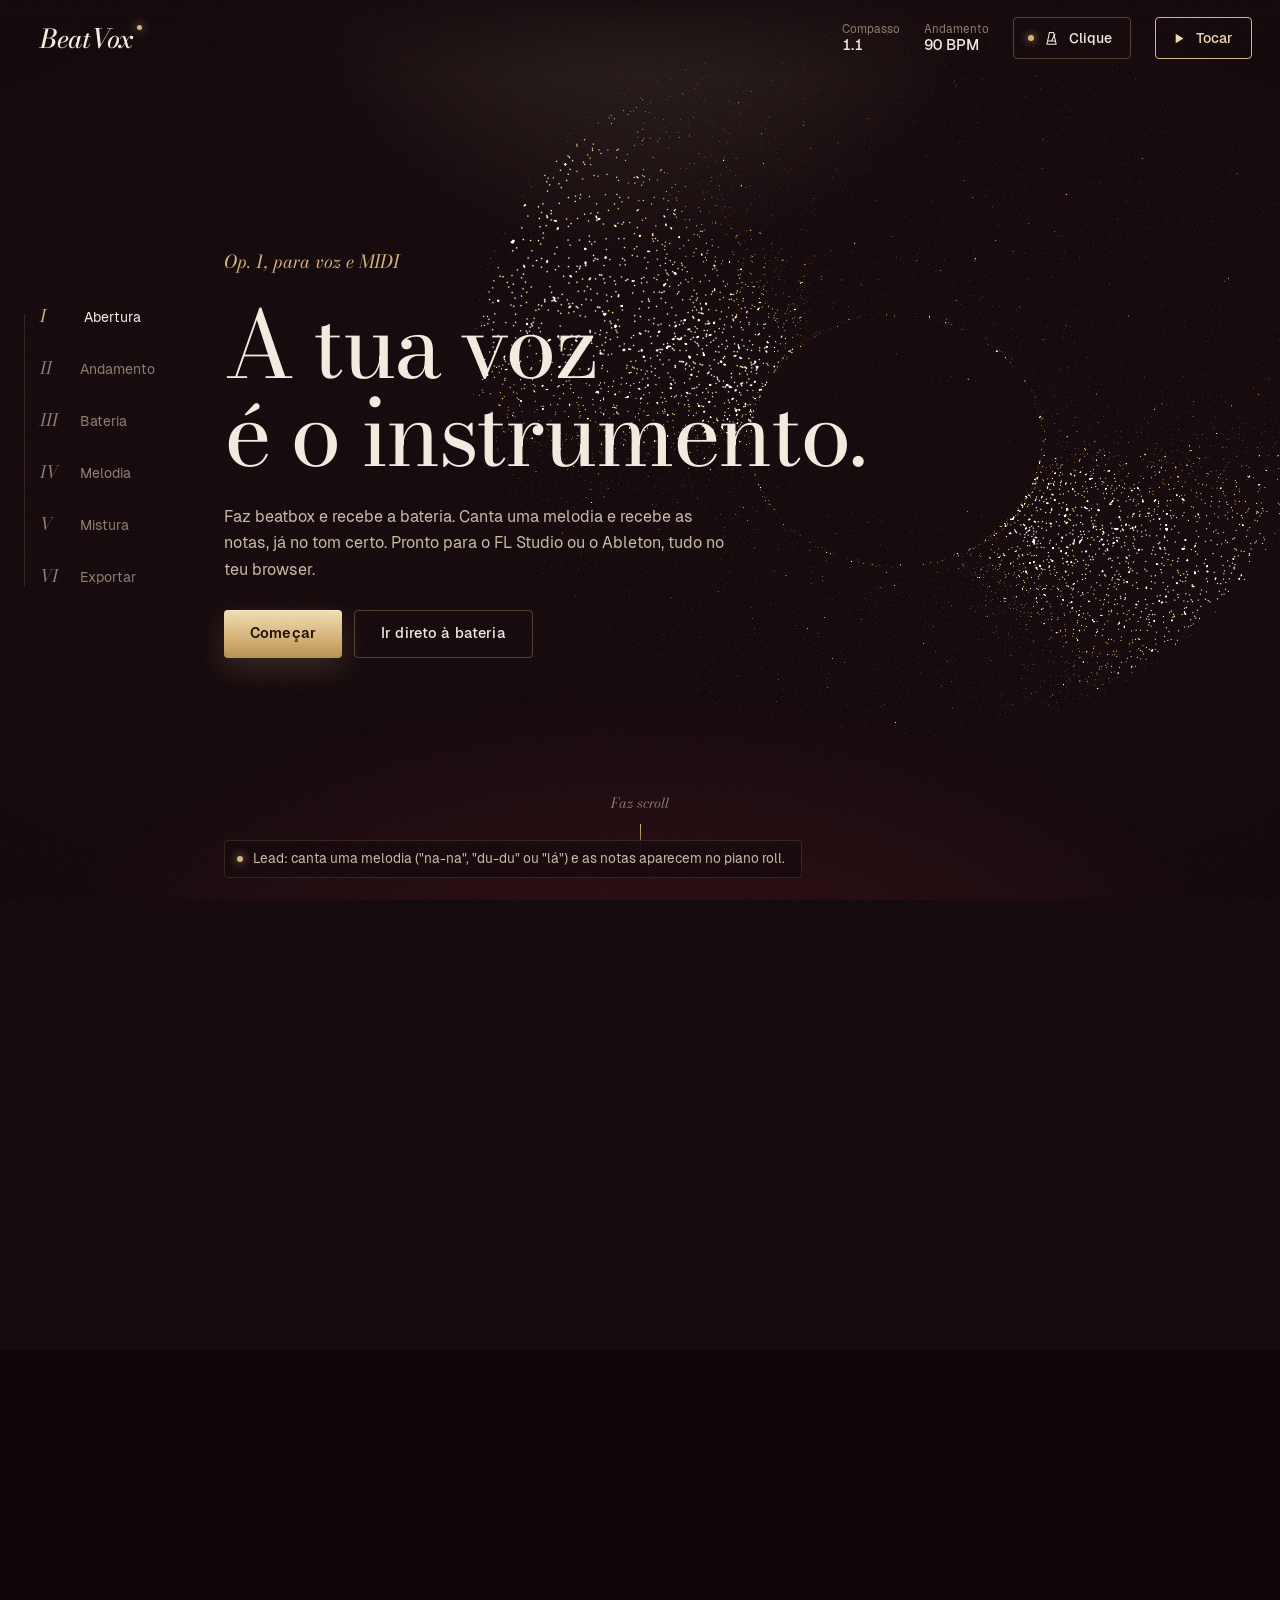
==== index.html @ ad178bc1 "Initial commit" ====
<!doctype html>
<html lang="pt-PT">
<head>
  <meta charset="utf-8" />
  <meta name="viewport" content="width=device-width, initial-scale=1, viewport-fit=cover" />
  <meta name="color-scheme" content="dark" />
  <title>BeatVox</title>
  <style>
/* Fontes embutidas (SIL Open Font License): Bodoni Moda e Geist. Embutidas para funcionar offline e em file://. */
@font-face{font-family:'Bodoni Moda';font-weight:400;font-style:normal;font-display:swap;src:url([data-uri]) format('woff2')}
@font-face{font-family:'Bodoni Moda';font-weight:500;font-style:normal;font-display:swap;src:url([data-uri]) format('woff2')}
@font-face{font-family:'Bodoni Moda';font-weight:400;font-style:italic;font-display:swap;src:url([data-uri]) format('woff2')}
@font-face{font-family:'Bodoni Moda';font-weight:500;font-style:italic;font-display:swap;src:url([data-uri]) format('woff2')}
@font-face{font-family:'Geist';font-weight:400;font-style:normal;font-display:swap;src:url([data-uri]) format('woff2')}
@font-face{font-family:'Geist';font-weight:500;font-style:normal;font-display:swap;src:url([data-uri]) format('woff2')}
@font-face{font-family:'Geist';font-weight:600;font-style:normal;font-display:swap;src:url([data-uri]) format('woff2')}

</style>
  <style>
/* =====================================================================
   BeatVox — "sala de concertos".
   Veludo bordeaux quase negro, luz de palco dourada vinda de cima, pó dourado
   (as partículas) e marfim para o texto. Bodoni Moda para os títulos, como num
   programa de ópera; Geist para a interface. Linhas finas douradas em vez de caixas.
   Layout: camadas fixas a ecrã inteiro (um movimento cada), HUD por cima,
   movimentos I–V à esquerda.
   ===================================================================== */
:root {
  color-scheme: dark;
  --velvet: #110609;
  --velvet-2: #1b0a0f;
  --ink: #f4ede1;
  --ink-2: #c8baa6;
  --ink-3: #8c7b6b;
  --gold: #d8b57a;
  --gold-lt: #f1dcae;
  --gold-dk: #9c7742;
  --line: rgba(216, 181, 122, 0.16);
  --line-2: rgba(216, 181, 122, 0.32);
  --glass: rgba(24, 9, 13, 0.62);
  --glass-2: rgba(244, 237, 225, 0.04);
  --kick: #e0a556;
  --snare: #d9707f;
  --clap: #f4ede1;
  --hat: #8fc1b5;
  --lead: #f1dcae;
  --rec: #c4233c;

  --serif: 'Bodoni Moda', 'Didot', 'Bodoni 72', Georgia, serif;
  --ui: 'Geist', system-ui, -apple-system, 'Segoe UI', sans-serif;
  --ease: cubic-bezier(.22, .8, .2, 1);
  --hud-h: 76px;
  --rail-w: 200px;
  --r: 4px;
}

* { box-sizing: border-box; }
[hidden] { display: none !important; }
html { scroll-snap-type: y mandatory; background: var(--velvet); }
html.locked { overflow: hidden; }
body {
  margin: 0;
  background: var(--velvet);
  color: var(--ink);
  font-family: var(--ui);
  font-size: 15px;
  line-height: 1.5;
  -webkit-font-smoothing: antialiased;
  overflow-x: hidden;
}
button, input, select { font: inherit; color: inherit; }
button { cursor: pointer; }
:focus-visible { outline: 1px solid var(--gold-lt); outline-offset: 3px; }
::selection { background: rgba(216, 181, 122, 0.35); }

#track .snap { scroll-snap-align: start; scroll-snap-stop: always; }

/* ---------- fundo: pó dourado + luz de palco + grão ---------- */
#bg { position: fixed; inset: 0; width: 100%; height: 100%; z-index: 0; display: block; }
#bg.off { display: none; }
#eq { position: fixed; inset: 0; width: 100%; height: 100%; z-index: 1; display: block; pointer-events: none; opacity: 0; }
/* no movimento III o vidro fosco do estúdio deixa passar a luz do equalizador */
.s-drums .studio { background: rgba(14, 5, 8, 0.62); backdrop-filter: blur(16px) saturate(130%); }
.s-drums .panel { background: rgba(22, 9, 13, 0.9); }
.atmos {
  position: fixed; inset: 0; z-index: 1; pointer-events: none;
  background:
    radial-gradient(42% 60% at 50% -12%, rgba(241, 220, 174, 0.16), transparent 70%),
    radial-gradient(70% 55% at 50% 115%, rgba(120, 18, 38, 0.35), transparent 70%),
    radial-gradient(130% 100% at 50% 50%, transparent 55%, rgba(0, 0, 0, 0.75) 100%);
}
body:not(.webgl) .atmos {
  background:
    radial-gradient(42% 60% at 50% -12%, rgba(241, 220, 174, 0.22), transparent 70%),
    radial-gradient(70% 55% at 50% 115%, rgba(120, 18, 38, 0.5), transparent 70%),
    var(--velvet);
}
.grain {
  position: fixed; inset: -50%; z-index: 7; pointer-events: none; opacity: .07;
  background-image: url("data:image/svg+xml,%3Csvg xmlns='http://www.w3.org/2000/svg' width='160' height='160'%3E%3Cfilter id='n'%3E%3CfeTurbulence type='fractalNoise' baseFrequency='.9' numOctaves='2' stitchTiles='stitch'/%3E%3C/filter%3E%3Crect width='100%25' height='100%25' filter='url(%23n)'/%3E%3C/svg%3E");
}

/* ---------- palco: camadas dos movimentos ---------- */
.stage { position: fixed; inset: 0; z-index: 2; perspective: 1400px; perspective-origin: 50% 40%; pointer-events: none; }
.step { position: absolute; inset: 0; transform-origin: 50% 55%; will-change: transform; pointer-events: auto; } /* sem opacity/filter aqui: criariam uma "backdrop root" e o vidro fosco deixava de desfocar o fundo */
.step-inner {
  height: 100%;
  padding: calc(var(--hud-h) + 18px) 48px 88px calc(var(--rail-w) + 24px);
  overflow-y: auto;
  scrollbar-width: none;
}
.step-inner::-webkit-scrollbar { display: none; }
[data-depth] { will-change: transform; }

/* ---------- HUD ---------- */
.hud {
  position: fixed; top: 0; left: 0; right: 0; z-index: 6;
  height: var(--hud-h);
  display: flex; align-items: center; justify-content: space-between;
  padding: 0 max(28px, env(safe-area-inset-right, 0px)) 0 max(40px, env(safe-area-inset-left, 0px));
  background: linear-gradient(180deg, rgba(17, 6, 9, 0.9), rgba(17, 6, 9, 0));
  pointer-events: none;
}
.hud > * { pointer-events: auto; }
.mark {
  position: relative;
  font-family: var(--serif); font-style: italic; font-weight: 500; font-size: 26px; letter-spacing: -0.01em;
  color: var(--ink); text-decoration: none;
}
.mark i { position: absolute; right: -9px; top: 6px; width: 5px; height: 5px; border-radius: 50%; background: var(--gold); box-shadow: 0 0 10px var(--gold); }
.hud-right { display: flex; align-items: center; gap: 24px; }
.readout { display: flex; flex-direction: column; line-height: 1.15; }
.ro-label { font-size: 11.5px; color: var(--ink-3); }
.readout output, .readout > span:last-child { font-weight: 500; font-size: 15px; font-variant-numeric: tabular-nums; color: var(--ink); }
.play, .metro {
  display: inline-flex; align-items: center; gap: 9px;
  height: 42px; padding: 0 18px 0 14px;
  border-radius: var(--r);
  font-weight: 500; font-size: 14px;
  transition: background .25s, color .25s, border-color .25s, box-shadow .3s;
}
.play svg, .metro svg { width: 17px; height: 17px; }
.play { border: 1px solid var(--gold); background: transparent; color: var(--gold-lt); }
.play:hover:not(:disabled) { background: rgba(216, 181, 122, 0.12); box-shadow: 0 0 30px rgba(216, 181, 122, 0.2); }
.play:disabled { opacity: .35; cursor: not-allowed; }
.play.on, .play.on:hover:not(:disabled) { background: var(--gold); color: var(--velvet); }
.metro { border: 1px solid var(--line); background: transparent; color: var(--ink-3); }
.metro .dot { width: 6px; height: 6px; border-radius: 50%; background: rgba(244, 237, 225, 0.2); transition: background .2s, box-shadow .2s; }
.metro:hover { color: var(--ink); border-color: var(--line-2); }
.metro.on { color: var(--ink); border-color: var(--line-2); }
.metro.on .dot { background: var(--gold); box-shadow: 0 0 8px var(--gold); }
.metro.tick { animation: metroTick .28s var(--ease); }
.metro.tick-bar { animation: metroBar .4s var(--ease); }
.metro.tick .dot, .metro.tick-bar .dot { background: #fff; box-shadow: 0 0 12px #fff, 0 0 22px var(--gold); }
@keyframes metroTick { from { box-shadow: 0 0 0 0 rgba(216, 181, 122, .5); } to { box-shadow: 0 0 0 9px rgba(216, 181, 122, 0); } }
@keyframes metroBar { from { box-shadow: 0 0 0 0 rgba(241, 220, 174, .8); border-color: var(--gold-lt); } to { box-shadow: 0 0 0 14px rgba(241, 220, 174, 0); } }

/* ---------- movimentos (navegação) ---------- */
.rail { position: fixed; z-index: 6; left: max(40px, env(safe-area-inset-left, 0px)); top: 50%; transform: translateY(-50%); }
.rail ol { list-style: none; margin: 0; padding: 0; display: flex; flex-direction: column; gap: 20px; }
.rail button { display: flex; align-items: baseline; gap: 14px; min-height: 32px; padding: 0 8px 0 0; background: none; border: 0; color: var(--ink-3); text-align: left; }
.rail b { font-family: var(--serif); font-style: italic; font-weight: 400; font-size: 17px; width: 26px; }
.rail span { font-size: 14px; transition: color .3s, transform .4s var(--ease); }
.rail button:hover { color: var(--ink-2); }
.rail button[aria-current="step"] { color: var(--ink); }
.rail button[aria-current="step"] b { color: var(--gold); }
.rail button[aria-current="step"] span { transform: translateX(4px); }
.rail-line { position: absolute; left: -16px; top: 10px; bottom: 10px; width: 1px; background: var(--line); }
.rail-line i { position: absolute; inset: 0; background: linear-gradient(180deg, var(--gold-lt), var(--gold)); transform-origin: top; transform: scaleY(0); box-shadow: 0 0 8px var(--gold); }

/* ---------- estado ---------- */
.hud-status {
  position: fixed; z-index: 6;
  left: calc(var(--rail-w) + 24px); bottom: max(22px, env(safe-area-inset-bottom, 0px));
  display: flex; align-items: center; gap: 10px;
  max-width: min(720px, calc(100vw - var(--rail-w) - 72px));
  padding: 8px 16px 8px 12px;
  border-radius: var(--r);
  background: rgba(17, 6, 9, 0.78); border: 1px solid var(--line);
  backdrop-filter: blur(14px);
  font-size: 13.5px; color: var(--ink-2);
}
.hud-status span { overflow: hidden; text-overflow: ellipsis; white-space: nowrap; }
.hud-status .pulse { width: 6px; height: 6px; border-radius: 50%; flex: 0 0 auto; background: var(--gold); box-shadow: 0 0 10px var(--gold); animation: pulse 2.6s ease-in-out infinite; }
.hud-status.ok span { color: var(--ink); }
.hud-status.err .pulse { background: #ff6b7d; box-shadow: 0 0 10px #ff6b7d; }
.hud-status.err span { color: #f2b6bd; }
@keyframes pulse { 50% { opacity: .35; } }

/* ---------- tipografia ---------- */
.kicker { margin: 0; font-family: var(--serif); font-style: italic; font-size: 18px; color: var(--gold); }
.display {
  margin: 0;
  font-family: var(--serif); font-weight: 400;
  font-size: clamp(48px, 7.2vw, 118px);
  line-height: 0.96; letter-spacing: -0.025em;
  text-wrap: balance;
  background: linear-gradient(100deg, var(--ink) 0%, var(--ink) 40%, var(--gold-lt) 50%, var(--ink) 60%, var(--ink) 100%);
  background-size: 300% 100%;
  -webkit-background-clip: text; background-clip: text; color: transparent;
  animation: sheen 9s var(--ease) infinite;
}
@keyframes sheen { 0%, 35% { background-position: 100% 0; } 75%, 100% { background-position: 0 0; } }
.movement { font-family: var(--serif); font-style: italic; font-size: 20px; color: var(--gold); line-height: 1; }
.title { margin: 0; font-family: var(--serif); font-weight: 400; font-size: clamp(36px, 4vw, 58px); letter-spacing: -0.02em; line-height: 1; }
.title.big { font-size: clamp(42px, 6vw, 92px); letter-spacing: -0.025em; }
.sub { margin: 0; color: var(--ink-2); font-size: 15.5px; max-width: 54ch; }
.lede { margin: 0; color: var(--ink-2); font-size: clamp(16px, 1.25vw, 19px); line-height: 1.65; max-width: 46ch; }
.hint { margin: 0; color: var(--ink-3); font-size: 13px; line-height: 1.5; }
.hint b { color: var(--ink-2); font-weight: 600; }
.hint.center { text-align: center; }

/* ---------- botões ---------- */
.btn {
  position: relative; overflow: hidden;
  display: inline-flex; align-items: center; justify-content: center; gap: 9px;
  min-height: 48px; padding: 0 26px;
  border-radius: var(--r);
  border: 1px solid var(--line-2);
  background: transparent;
  color: var(--ink);
  font-weight: 500; font-size: 14.5px; letter-spacing: .01em;
  white-space: nowrap;
  transition: background .25s, border-color .25s, color .25s, transform .2s var(--ease), box-shadow .3s;
  touch-action: manipulation;
}
.btn svg { width: 17px; height: 17px; flex: 0 0 auto; }
.btn:hover:not(:disabled) { border-color: var(--gold); background: rgba(216, 181, 122, 0.07); }
.btn:active:not(:disabled) { transform: scale(.98); }
.btn:disabled { opacity: .35; cursor: not-allowed; }
.btn.small { min-height: 40px; padding: 0 16px; font-size: 13.5px; }
.btn.ghost { border-color: transparent; color: var(--ink-2); }
.btn.ghost:hover:not(:disabled) { border-color: var(--line); color: var(--ink); }
.btn.primary {
  border: 0; color: #1b0b06; font-weight: 600;
  background: linear-gradient(180deg, #f3dfb2 0%, var(--gold) 55%, #b98f52 100%);
  box-shadow: 0 1px 0 rgba(255,255,255,.35) inset, 0 10px 30px rgba(216, 181, 122, 0.18);
}
.btn.primary::after { /* reflexo de luz a passar, como em metal polido */
  content: ''; position: absolute; top: 0; bottom: 0; left: -60%; width: 40%;
  background: linear-gradient(100deg, transparent, rgba(255, 255, 255, 0.55), transparent);
  transform: skewX(-20deg); transition: left .7s var(--ease);
}
.btn.primary:hover:not(:disabled)::after { left: 130%; }
.btn.primary:hover:not(:disabled) { box-shadow: 0 1px 0 rgba(255,255,255,.35) inset, 0 14px 44px rgba(216, 181, 122, 0.35); }
.icon-btn {
  display: inline-grid; place-items: center; width: 40px; height: 40px;
  border-radius: var(--r); border: 1px solid var(--line); background: transparent; color: var(--ink-2);
  transition: border-color .2s, color .2s;
}
.icon-btn svg { width: 18px; height: 18px; }
.icon-btn:hover:not(:disabled) { border-color: var(--gold); color: var(--ink); }
.icon-btn:disabled { opacity: .35; cursor: not-allowed; }

/* segmentados: sublinhado dourado na opção ativa */
.seg { display: inline-flex; gap: 4px; border-bottom: 1px solid var(--line); }
.seg button {
  position: relative; min-height: 38px; min-width: 46px; padding: 0 12px;
  border: 0; background: transparent; color: var(--ink-3);
  font-weight: 500; font-size: 14px; font-variant-numeric: tabular-nums;
  transition: color .25s;
}
.seg button::after { content: ''; position: absolute; left: 10px; right: 10px; bottom: -1px; height: 1px; background: var(--gold); transform: scaleX(0); transition: transform .35s var(--ease); box-shadow: 0 0 8px var(--gold); }
.seg button:hover { color: var(--ink-2); }
.seg button.on { color: var(--ink); }
.seg button.on::after { transform: scaleX(1); }

/* interruptores */
.switch { position: relative; display: inline-flex; align-items: center; gap: 10px; min-height: 36px; cursor: pointer; user-select: none; font-size: 14px; color: var(--ink-2); }
.switch input { position: absolute; opacity: 0; width: 1px; height: 1px; }
.switch i { position: relative; width: 34px; height: 18px; border-radius: 999px; border: 1px solid var(--line-2); flex: 0 0 auto; transition: background .25s, border-color .25s; }
.switch i::after { content: ''; position: absolute; top: 2px; left: 2px; width: 12px; height: 12px; border-radius: 50%; background: var(--ink-3); transition: transform .3s var(--ease), background .25s, box-shadow .25s; }
.switch input:checked + i { border-color: var(--gold); background: rgba(216, 181, 122, 0.12); }
.switch input:checked + i::after { transform: translateX(16px); background: var(--gold-lt); box-shadow: 0 0 8px var(--gold); }
.switch:has(input:checked) { color: var(--ink); }
.switch:has(input:focus-visible) i { outline: 1px solid var(--gold-lt); outline-offset: 3px; }
.switch:has(input:disabled) { opacity: .4; cursor: not-allowed; }

/* ---------- I abertura ---------- */
.s-intro .step-inner { display: flex; flex-direction: column; justify-content: safe center; }
.intro-copy { display: flex; flex-direction: column; gap: 26px; max-width: 760px; }
.actions { display: flex; flex-wrap: wrap; gap: 12px; }
.scroll-cue { position: absolute; left: 50%; bottom: 30px; transform: translateX(-50%); display: flex; flex-direction: column; align-items: center; gap: 10px; color: var(--ink-3); font-family: var(--serif); font-style: italic; font-size: 14px; }
.scroll-cue i { width: 1px; height: 46px; background: linear-gradient(var(--gold), transparent); transform-origin: top; animation: cue 2.4s var(--ease) infinite; }
@keyframes cue { 0% { transform: scaleY(0); opacity: 1; } 70% { transform: scaleY(1); opacity: 1; } 100% { transform: scaleY(1); opacity: 0; } }

/* ---------- II andamento ---------- */
.s-tempo .step-inner { display: flex; flex-direction: column; align-items: center; justify-content: safe center; gap: 20px; text-align: center; }
.step-head { display: flex; flex-direction: column; gap: 10px; }
.s-tempo .step-head, .s-export .step-head { align-items: center; }
.tempo-core { display: flex; align-items: center; gap: clamp(12px, 3vw, 44px); }
.nudge {
  width: 52px; height: 52px; border-radius: 50%;
  border: 1px solid var(--line-2); background: transparent;
  font-family: var(--serif); font-size: 26px; color: var(--ink);
  transition: border-color .2s, background .2s, transform .2s var(--ease);
}
.nudge:hover { border-color: var(--gold); background: rgba(216, 181, 122, 0.08); }
.nudge:active { transform: scale(.92); }
.bpm-big { display: flex; flex-direction: column; align-items: center; }
.bpm-big input {
  width: 3ch; padding: 0; border: 0; background: transparent; text-align: center;
  font-family: var(--serif); font-weight: 400;
  font-size: clamp(120px, 15vw, 220px); line-height: .9; letter-spacing: -0.03em;
  color: var(--ink);
  font-variant-numeric: lining-nums tabular-nums;
  -moz-appearance: textfield;
  text-shadow: 0 0 60px rgba(216, 181, 122, 0.3);
}
.bpm-big input::-webkit-inner-spin-button, .bpm-big input::-webkit-outer-spin-button { -webkit-appearance: none; margin: 0; }
.bpm-big input:focus-visible { outline: none; text-shadow: 0 0 60px rgba(241, 220, 174, 0.7); }
.bpm-big span { margin-top: 4px; font-family: var(--serif); font-style: italic; font-size: 16px; color: var(--ink-3); }
.bpm-big input.tick { animation: bpmTick .3s var(--ease); }
.bpm-big input.tick-bar { animation: bpmBar .45s var(--ease); }
@keyframes bpmTick { from { text-shadow: 0 0 70px rgba(241, 220, 174, .9); } }
@keyframes bpmBar { from { text-shadow: 0 0 90px rgba(241, 220, 174, 1), 0 0 30px rgba(255, 255, 255, .6); color: var(--gold-lt); } }
.tempo-actions { display: flex; flex-wrap: wrap; justify-content: center; gap: 10px; }
.tap.flash { border-color: var(--gold-lt); box-shadow: 0 0 30px rgba(216, 181, 122, 0.4); }
.tempo-grid {
  display: flex; flex-wrap: wrap; justify-content: center; gap: 22px 36px;
  padding: 24px 30px;
  border-radius: var(--r);
  background: var(--glass); border: 1px solid var(--line);
  backdrop-filter: blur(18px) saturate(130%);
}
.group { display: flex; flex-direction: column; align-items: flex-start; gap: 8px; text-align: left; }
.g-label { font-family: var(--serif); font-style: italic; font-size: 15px; color: var(--gold); }
.toggles { display: flex; gap: 18px; }
.lat-row { display: flex; align-items: center; gap: 14px; }
.lat-actions { display: flex; flex-direction: column; gap: 6px; }
.group.mic { min-width: 260px; }
.mic-row { display: flex; gap: 8px; width: 100%; }
.mic-row .select { flex: 1; width: auto; }
.meter { position: relative; width: 100%; height: 4px; background: rgba(244, 237, 225, 0.08); overflow: hidden; }
.meter i {
  position: absolute; inset: 0 auto 0 0; width: 100%;
  background: linear-gradient(90deg, var(--gold-dk), var(--gold) 60%, var(--gold-lt) 80%, #ff6b7d 96%);
  transform-origin: left; transform: scaleX(0); transition: transform .06s linear;
}
.next { margin-top: 4px; }

/* ---------- III/IV estúdio ---------- */
.studio-layout { display: grid; grid-template-columns: 300px minmax(0, 1fr); gap: 22px; }
.panel {
  display: flex; flex-direction: column; gap: 14px;
  padding: 24px;
  border-radius: var(--r);
  background: var(--glass); border: 1px solid var(--line);
  backdrop-filter: blur(18px) saturate(130%);
  overflow-y: auto; min-height: 0;
  scrollbar-width: thin; scrollbar-color: rgba(216,181,122,.25) transparent;
}
.panel > * { flex-shrink: 0; }
.panel .title { margin-top: -6px; }
.panel .next { margin-top: auto; }
.vocab { list-style: none; margin: 0; padding: 0; display: flex; flex-direction: column; gap: 6px; font-size: 14px; color: var(--ink-2); }
.vocab li { display: flex; align-items: center; gap: 10px; }
.vocab i { width: 7px; height: 7px; border-radius: 50%; background: var(--c); box-shadow: 0 0 10px var(--c); }
.vocab b { color: var(--ink); font-weight: 600; }
.mini { display: flex; flex-direction: column; gap: 8px; padding-top: 14px; border-top: 1px solid var(--line); }

/* gravar: lâmpada "no ar" com aro dourado */
.rec { position: relative; align-self: center; width: 124px; height: 124px; margin: 6px 0; border: 0; border-radius: 50%; background: transparent; display: grid; place-items: center; }
.rec-ring {
  position: absolute; inset: 0; border-radius: 50%;
  background: conic-gradient(from 210deg, #6d4f26, var(--gold-lt), var(--gold), #6d4f26, var(--gold-lt), #6d4f26);
  -webkit-mask: radial-gradient(circle, transparent 58px, #000 59px);
  mask: radial-gradient(circle, transparent 58px, #000 59px);
}
.rec-core {
  position: absolute; inset: 12px; border-radius: 50%;
  background: radial-gradient(circle at 38% 30%, #ff8f8f 0%, var(--rec) 42%, #5d0a17 100%);
  box-shadow: 0 0 40px rgba(196, 35, 60, 0.45), inset 0 -10px 22px rgba(0, 0, 0, 0.35), inset 0 0 0 1px rgba(255,255,255,.08);
  transition: transform .3s var(--ease), box-shadow .3s;
}
.rec-label { position: relative; font-family: var(--serif); font-style: italic; font-size: 19px; color: #fff4ec; }
.rec:hover:not(:disabled) .rec-core { transform: scale(1.04); box-shadow: 0 0 64px rgba(196, 35, 60, 0.6), inset 0 -10px 22px rgba(0, 0, 0, 0.35); }
.rec:active:not(:disabled) .rec-core { transform: scale(.95); }
.rec:disabled { opacity: .4; cursor: not-allowed; }
.rec.active .rec-ring { animation: spin 2.2s linear infinite; }
.rec.active .rec-core { animation: beat 1s ease-in-out infinite; }
@keyframes spin { to { transform: rotate(360deg); } }
@keyframes beat { 50% { transform: scale(.93); box-shadow: 0 0 80px rgba(196, 35, 60, 0.8); } }

.lead-fields { display: flex; flex-direction: column; gap: 10px; padding-top: 14px; border-top: 1px solid var(--line); }
.field { display: flex; align-items: center; justify-content: space-between; gap: 12px; }
.field.col { flex-direction: column; align-items: stretch; gap: 8px; }
.field > label, .flabel { font-size: 14px; color: var(--ink-2); }
.select { position: relative; width: 62%; }
.select::after { content: ''; position: absolute; right: 13px; top: 50%; width: 6px; height: 6px; margin-top: -5px; border-right: 1px solid var(--gold); border-bottom: 1px solid var(--gold); transform: rotate(45deg); pointer-events: none; }
.select select {
  appearance: none; -webkit-appearance: none; width: 100%; min-height: 40px; padding: 0 30px 0 12px;
  border-radius: var(--r); border: 1px solid var(--line-2); background: rgba(17, 6, 9, 0.5);
  font-size: 14px; cursor: pointer; text-overflow: ellipsis;
}
.select select:hover { border-color: var(--gold); }
.select select option { background: #1d0b10; color: var(--ink); }
.stepper { display: inline-flex; align-items: center; border: 1px solid var(--line-2); border-radius: var(--r); }
.stepper button { width: 40px; height: 38px; border: 0; background: transparent; font-family: var(--serif); font-size: 19px; }
.stepper button:hover { color: var(--gold-lt); }
.stepper output { min-width: 34px; text-align: center; font-weight: 500; font-variant-numeric: tabular-nums; }
.lead-fields .seg { width: 100%; }
.lead-fields .seg button { flex: 1; }

/* efeitos da voz */
.fx-card { display: flex; flex-direction: column; gap: 10px; padding-top: 14px; border-top: 1px solid var(--line); }
.fx-head { display: flex; align-items: center; justify-content: space-between; }
.fx-head .switch { min-height: 28px; }
.fx-grid { display: grid; grid-template-columns: repeat(3, minmax(0, 1fr)); gap: 6px; }
.fx-chip {
  display: inline-flex; align-items: center; justify-content: center; gap: 7px; min-height: 34px; padding: 0 8px;
  border-radius: var(--r); border: 1px solid var(--line-2); background: transparent; color: var(--ink-3);
  font-size: 13px; font-weight: 500; transition: color .2s, border-color .2s, background .2s;
}
.fx-chip i { width: 6px; height: 6px; border-radius: 50%; background: var(--c); opacity: .3; transition: opacity .2s, box-shadow .2s; }
.fx-chip:hover { border-color: var(--gold); color: var(--ink-2); }
.fx-chip.on { color: var(--ink); border-color: color-mix(in srgb, var(--c) 55%, transparent); background: color-mix(in srgb, var(--c) 9%, transparent); }
.fx-chip.on i { opacity: 1; box-shadow: 0 0 8px var(--c); }

/* o estúdio (grelha / piano roll) */
.studio-slot { min-width: 0; min-height: 0; display: flex; }
.studio-slot:empty::before { content: ''; flex: 1; border-radius: var(--r); border: 1px solid var(--line); background: var(--glass); }
.studio {
  flex: 1; min-width: 0; min-height: 0;
  display: flex; flex-direction: column;
  border-radius: var(--r); overflow: hidden;
  background: rgba(14, 5, 8, 0.78);
  border: 1px solid var(--line);
  backdrop-filter: blur(20px) saturate(130%);
  box-shadow: 0 40px 120px rgba(0, 0, 0, 0.5);
}
body > .studio { display: none; }
.arrange { position: relative; flex: 1; display: flex; min-height: 0; }
.heads { flex: 0 0 150px; border-right: 1px solid var(--line); }
.scroller { position: relative; flex: 1; overflow-x: auto; overflow-y: hidden; scrollbar-width: thin; scrollbar-color: rgba(216,181,122,.25) transparent; }
#canvas { display: block; touch-action: none; }
.head { display: flex; align-items: center; gap: 11px; padding: 0 14px; border-bottom: 1px solid rgba(216, 181, 122, 0.07); }
.head .sw { width: 7px; height: 7px; border-radius: 50%; flex: 0 0 auto; box-shadow: 0 0 10px currentColor; }
.head .nm { font-size: 14px; font-weight: 500; line-height: 1.2; }
.head .ht { font-size: 12px; color: var(--ink-3); }
.head.ruler, .head.lane { font-family: var(--serif); font-style: italic; font-size: 14px; color: var(--gold); }
.head.lane { border-top: 1px solid var(--line); border-bottom: 0; }
.key {
  display: flex; align-items: center; justify-content: flex-end; padding-right: 12px;
  background: rgba(244, 237, 225, 0.06); color: var(--ink-2);
  border-bottom: 1px solid rgba(17, 6, 9, 0.7);
  font-variant-numeric: tabular-nums;
  cursor: pointer; user-select: none; overflow: hidden; white-space: nowrap;
  transition: background .12s;
}
.key.black { background: rgba(0, 0, 0, 0.35); color: var(--ink-3); }
.key.c { border-bottom-color: rgba(216, 181, 122, 0.4); color: var(--ink); }
.key.out { opacity: .45; }
.key:hover { background: rgba(216, 181, 122, 0.18); }
.key:active { background: var(--gold); color: var(--velvet); }
.empty {
  position: absolute; left: 50%; top: 45%; transform: translate(-50%, -50%);
  width: min(400px, calc(100% - 32px)); z-index: 3; pointer-events: none;
  padding: 22px 24px; border-radius: var(--r); text-align: center;
  background: rgba(17, 6, 9, 0.86); border: 1px solid var(--line-2);
  backdrop-filter: blur(10px);
}
.empty h3 { margin: 0 0 6px; font-family: var(--serif); font-weight: 400; font-size: 24px; }
.empty p { margin: 0; color: var(--ink-2); font-size: 14px; }
.empty b { color: var(--ink); }

.studio-bar { display: flex; align-items: center; gap: 22px; min-height: 72px; padding: 10px 18px; border-top: 1px solid var(--line); }
.knob-wrap { display: flex; flex-direction: column; align-items: center; gap: 6px; }
.knob-wrap.inline { flex-direction: row; gap: 10px; }
.knob-wrap.inline > div { display: flex; flex-direction: column; gap: 3px; align-items: flex-start; }
.knob-wrap input[type=range] { position: absolute; opacity: 0; width: 1px; height: 1px; pointer-events: none; }
.k-label { font-size: 12.5px; color: var(--ink-3); }
.knob { width: 64px; height: 64px; cursor: ns-resize; touch-action: none; border-radius: 50%; }
.knob-wrap.inline .knob { width: 48px; height: 48px; }
.knob svg { width: 100%; height: 100%; overflow: visible; }
.chip { display: inline-block; padding: 1px 0; font-weight: 500; font-size: 13px; color: var(--ink); font-variant-numeric: tabular-nums; white-space: nowrap; }
.stats-wrap { flex: 1; min-width: 0; display: flex; flex-direction: column; gap: 4px; }
.stats-title { font-family: var(--serif); font-style: italic; font-size: 14px; color: var(--gold); }
.stats { display: flex; flex-wrap: wrap; gap: 4px 18px; align-items: baseline; }
.stat { display: inline-flex; gap: 6px; align-items: baseline; font-size: 13px; color: var(--ink-3); white-space: nowrap; }
.stat b { color: var(--ink); font-weight: 500; font-variant-numeric: tabular-nums; }
.stats .tip { flex-basis: 100%; font-size: 12.5px; color: var(--ink-3); }
.bar-actions { display: flex; align-items: center; gap: 8px; margin-left: auto; }
.bar-actions .switch { margin-right: 8px; font-size: 13.5px; }

/* ---------- V exportar ---------- */
.s-export .step-inner { display: flex; flex-direction: column; align-items: center; justify-content: safe center; gap: clamp(18px, 3vh, 34px); text-align: center; }
.press { display: grid; grid-template-columns: auto minmax(0, 520px); align-items: center; gap: clamp(28px, 4vw, 64px); text-align: left; }
.cover { position: relative; margin: 0; width: clamp(240px, min(44vh, 34vw), 440px); }
.cover canvas {
  display: block; width: 100%; aspect-ratio: 1; border-radius: 2px;
  box-shadow: 0 50px 120px rgba(0, 0, 0, 0.6), 0 0 0 1px rgba(216, 181, 122, 0.25), 0 0 80px rgba(216, 181, 122, 0.08);
}
.cover-play {
  position: absolute; right: 16px; top: calc(100% - 76px); width: 56px; height: 56px; border-radius: 50%;
  border: 1px solid rgba(241, 220, 174, 0.6); background: rgba(17, 6, 9, 0.55); backdrop-filter: blur(8px);
  color: var(--gold-lt); display: grid; place-items: center; transition: transform .3s var(--ease), background .25s;
}
.cover-play svg { width: 22px; height: 22px; }
.cover-play:hover { transform: scale(1.06); background: rgba(216, 181, 122, 0.2); }
.cover-play.on { background: var(--gold); color: #1b0b06; border-color: var(--gold); }
.cover-cap { display: flex; flex-wrap: wrap; gap: 4px 14px; margin-top: 16px; font-size: 13px; color: var(--ink-3); }
.cover-cap output { color: var(--ink); font-variant-numeric: tabular-nums; }
.press-side {
  display: flex; flex-direction: column; gap: 16px; padding: 22px 26px 24px;
  border-radius: var(--r); background: var(--glass); border: 1px solid var(--line);
  backdrop-filter: blur(18px) saturate(130%);
}
.s-export .title.big { font-size: clamp(40px, 5.2vw, 84px); }
.press-opts { display: flex; flex-wrap: wrap; align-items: flex-end; gap: 18px 28px; }
.name-field { display: flex; flex-direction: column; gap: 6px; flex: 1 1 200px; }
.name-field input {
  min-height: 40px; padding: 0; border: 0; border-bottom: 1px solid var(--line-2); background: transparent;
  font-family: var(--serif); font-size: 26px; color: var(--ink); outline: none; transition: border-color .25s;
}
.name-field input::placeholder { color: var(--ink-3); font-style: italic; }
.name-field input:focus { border-color: var(--gold); }
.out-list { list-style: none; margin: 0; padding: 0; border-top: 1px solid var(--line); }
.out-list li { display: flex; align-items: center; justify-content: space-between; gap: 16px; padding: 11px 0; border-bottom: 1px solid var(--line); }
.out-txt { display: flex; flex-direction: column; gap: 2px; min-width: 0; }
.out-txt b { font-family: var(--serif); font-weight: 400; font-size: 19px; color: var(--ink); }
.out-txt span { font-size: 12.5px; line-height: 1.45; color: var(--ink-3); }
.out-btns { display: flex; gap: 6px; flex: 0 0 auto; }
.btn.wide { width: 100%; justify-content: center; }
.exports { display: flex; flex-wrap: wrap; justify-content: center; gap: 12px; }

/* ---------- V mistura: palco 3D ---------- */
#stage3d { position: absolute; inset: 0; width: 100%; height: 100%; display: block; touch-action: pan-y; cursor: move; }
.mix-layout {
  position: relative; pointer-events: none;
  display: grid; grid-template-columns: minmax(0, 1fr) 320px; grid-template-rows: auto 1fr auto; gap: 18px;
}
.mix-layout > * { pointer-events: auto; }
.mix-head { grid-column: 1; grid-row: 1; display: flex; flex-direction: column; gap: 8px; max-width: 520px; text-shadow: 0 2px 20px rgba(0,0,0,.6); }
.mix-head .sub { font-size: 14px; max-width: 46ch; }
.mix-insp { grid-column: 2; grid-row: 1 / 3; align-self: start; max-height: 100%; gap: 12px; padding: 18px 20px; }
.mix-next { grid-column: 2; grid-row: 3; align-self: end; margin: 0; }
.mix-bar {
  grid-column: 1; grid-row: 3; justify-self: start; align-self: end;
  display: flex; flex-wrap: wrap; align-items: center; gap: 10px 18px; padding: 10px 16px;
  border-radius: var(--r); background: var(--glass); border: 1px solid var(--line); backdrop-filter: blur(18px) saturate(130%);
}
.mix-bar .group { flex-direction: row; align-items: center; gap: 10px; }
.mix-bar .seg button { min-height: 32px; min-width: 34px; }
.mix-bar .next { margin: 0; }
.zoom-btns { display: flex; gap: 6px; }
.zoom-btns .icon-btn { font-family: var(--serif); font-size: 20px; line-height: 1; }
.mx-title { display: flex; align-items: center; gap: 10px; }
.mx-title b { font-family: var(--serif); font-weight: 400; font-size: 26px; }
.mx-title i { width: 9px; height: 9px; border-radius: 50%; background: var(--c); box-shadow: 0 0 12px var(--c); }
.mx-ms { margin-left: auto; display: flex; gap: 4px; }
.mx-back { align-self: flex-start; border: 0; background: none; color: var(--gold); font-size: 13px; padding: 0; }
.mx-back:hover { color: var(--gold-lt); }
.mx-sec { display: flex; flex-direction: column; gap: 4px; padding-top: 10px; border-top: 1px solid var(--line); }
.mx-row { display: grid; grid-template-columns: 74px minmax(0, 1fr) 62px; align-items: center; gap: 10px; min-height: 30px; }
.mx-row .seg { grid-column: 2 / 4; }
.mx-row .seg button { min-width: 0; padding: 0 8px; font-size: 12.5px; flex: 1; }
.mx-l { font-size: 13px; color: var(--ink-2); }
.mx-row output { font-size: 12px; color: var(--ink); text-align: right; font-variant-numeric: tabular-nums; white-space: nowrap; }
.mx-row input[type=range] { -webkit-appearance: none; appearance: none; width: 100%; height: 18px; background: transparent; cursor: pointer; }
.mx-row input[type=range]::-webkit-slider-runnable-track { height: 2px; background: linear-gradient(90deg, var(--gold-dk, #6d4f26), var(--gold)); border-radius: 2px; }
.mx-row input[type=range]::-moz-range-track { height: 2px; background: linear-gradient(90deg, #6d4f26, var(--gold)); }
.mx-row input[type=range]::-webkit-slider-thumb { -webkit-appearance: none; width: 13px; height: 13px; margin-top: -5.5px; border-radius: 50%; background: var(--gold-lt); box-shadow: 0 0 10px rgba(216,181,122,.6); border: 0; }
.mx-row input[type=range]::-moz-range-thumb { width: 13px; height: 13px; border-radius: 50%; background: var(--gold-lt); border: 0; }
.mx-row input[type=range]:focus-visible { outline: 1px solid var(--gold); outline-offset: 2px; }
.ms { width: 26px; height: 26px; border-radius: 3px; border: 1px solid var(--line-2); background: transparent; color: var(--ink-3); font-size: 11px; font-weight: 600; padding: 0; }
.ms:hover { border-color: var(--gold); color: var(--ink); }
.ms.on { background: rgba(217, 112, 127, 0.25); border-color: #d9707f; color: #ffd9de; }
.ms.on.solo { background: rgba(224, 165, 86, 0.25); border-color: #e0a556; color: #ffe6c2; }
.mx-list { list-style: none; margin: 0; padding: 0; display: flex; flex-direction: column; gap: 2px; }
.mx-list li { display: flex; align-items: center; gap: 4px; }
.mx-list.fxl { padding-top: 8px; border-top: 1px solid var(--line); }
.mx-item { flex: 1; display: flex; align-items: center; gap: 10px; min-height: 34px; padding: 0 8px; border: 0; border-radius: 3px; background: transparent; color: var(--ink); font-size: 14px; text-align: left; }
.mx-item:hover { background: rgba(216, 181, 122, 0.08); }
.mx-item i { width: 7px; height: 7px; border-radius: 50%; background: var(--c); box-shadow: 0 0 8px var(--c); flex: 0 0 auto; }
.mx-item span { margin-left: auto; font-size: 12px; color: var(--ink-3); font-variant-numeric: tabular-nums; }
.presence { display: grid; grid-template-columns: repeat(var(--n), minmax(0, 1fr)); gap: 6px; }
.pcol { display: flex; flex-direction: column; align-items: center; gap: 4px; }
.pleds { display: flex; flex-direction: column-reverse; gap: 2px; width: 100%; }
.pleds i { height: 5px; border-radius: 1px; background: rgba(216,181,122,0.08); }
.pleds i.on { background: var(--gold); box-shadow: 0 0 6px rgba(216,181,122,.5); }
.pleds i.on:nth-child(n+5) { background: #e9c06a; }
.pleds i.on:nth-child(n+7) { background: #f1dcae; }
.pcol span { font-size: 10px; color: var(--ink-3); white-space: nowrap; overflow: hidden; text-overflow: ellipsis; max-width: 100%; }

/* ---------- contagem / gravação ---------- */
.overlay.with-eq { place-items: start center; padding-top: 7vh; background: radial-gradient(60% 70% at 50% 30%, rgba(17, 6, 9, 0.9), rgba(10, 3, 5, 0.98)); }
.overlay.with-eq #eq { position: absolute; z-index: 0; opacity: 1 !important; }
.overlay.with-eq .count { position: relative; z-index: 1; }
.overlay.with-eq .count .big { font-size: clamp(110px, 15vw, 190px); }
.overlay {
  position: fixed; inset: 0; z-index: 20; display: grid; place-items: center;
  background: radial-gradient(50% 50% at 50% 50%, rgba(17, 6, 9, 0.62), rgba(17, 6, 9, 0.92));
  pointer-events: none;
}
.count { text-align: center; display: flex; flex-direction: column; align-items: center; }
.count .big {
  font-family: var(--serif); font-weight: 400;
  font-size: clamp(150px, 24vw, 300px); line-height: 1;
  color: var(--gold-lt);
  text-shadow: 0 0 40px rgba(216, 181, 122, 0.55), 0 0 120px rgba(216, 181, 122, 0.25);
  font-variant-numeric: lining-nums;
}
.count .big.is-rec { color: #ff8a96; text-shadow: 0 0 40px rgba(196, 35, 60, 0.7), 0 0 120px rgba(196, 35, 60, 0.35); }
.count .sub { margin-top: 14px; font-family: var(--serif); font-style: italic; font-size: 22px; color: var(--ink); }
.count .bar { margin: 22px auto 0; width: 300px; height: 1px; background: rgba(244, 237, 225, 0.15); overflow: hidden; }
.count .bar div { height: 100%; width: 0; background: var(--gold-lt); box-shadow: 0 0 8px var(--gold); transition: width .15s linear; }
.ov-meter { margin-top: 18px; display: flex; align-items: center; gap: 10px; width: 300px; font-size: 12px; color: var(--ink-3); }
.ov-meter .meter { flex: 1; }
html.locked .empty { display: none; }

/* ---------- diálogo ---------- */
dialog {
  width: min(600px, calc(100vw - 32px)); padding: 0; color: var(--ink);
  background: rgba(24, 9, 13, 0.95); border: 1px solid var(--line-2); border-radius: var(--r);
  box-shadow: 0 40px 120px rgba(0, 0, 0, 0.6);
}
dialog::backdrop { background: rgba(8, 2, 4, 0.65); backdrop-filter: blur(4px); }
.dlg { padding: 26px; display: flex; flex-direction: column; gap: 14px; }
.dlg header, .dlg footer { display: flex; justify-content: space-between; align-items: center; gap: 10px; }
.dlg h3 { margin: 0; font-family: var(--serif); font-weight: 400; font-size: 28px; }
.trow { display: grid; grid-template-columns: 12px 1fr auto auto; gap: 12px; align-items: center; padding: 12px 0; border-top: 1px solid var(--line); }
.trow .sw { width: 8px; height: 8px; border-radius: 50%; box-shadow: 0 0 10px currentColor; }
.trow .n { font-weight: 500; }
.trow .h { font-size: 12.5px; color: var(--ink-3); }
.trow .c { font-size: 13px; color: var(--ink-3); font-variant-numeric: tabular-nums; min-width: 86px; text-align: right; }
.trow .c.ok { color: var(--gold-lt); }
.trow .cap { min-height: 38px; padding: 0 14px; border-radius: var(--r); border: 1px solid var(--line-2); background: transparent; font-weight: 500; font-size: 13px; display: inline-flex; align-items: center; gap: 6px; }
.trow .cap:hover { border-color: var(--gold); }
.trow .cap svg { width: 14px; height: 14px; }
.trow .cap.mini { width: 38px; padding: 0; justify-content: center; margin-left: 4px; }

/* ---------- responsivo ---------- */
@media (max-width: 1100px), (max-height: 760px) {
  .out-txt span { display: none; }
  .out-list li { padding: 8px 0; }
  .cover { width: clamp(220px, min(42vh, 32vw), 400px); }
  .press-side { padding: 18px 22px 20px; gap: 12px; }
  .name-field input { font-size: 22px; min-height: 34px; }
}
@media (max-width: 1100px) {
  :root { --rail-w: 160px; }
  .studio-layout { grid-template-columns: 270px minmax(0, 1fr); }
  .readout:first-child { display: none; }
}
@media (max-width: 860px) {
  :root { --hud-h: 64px; --rail-w: 0px; }
  .hud { padding: 0 16px; }
  .hud-right { gap: 10px; }
  .readout { display: none; }
  .play, .metro { height: 40px; padding: 0 12px; }
  .metro span { display: none; }
  .rail { left: auto; right: 10px; top: 50%; }
  .rail ol { gap: 12px; }
  .rail span { display: none; }
  .rail b { width: auto; font-size: 14px; }
  .rail-line { left: auto; right: -6px; }
  .step-inner { padding: calc(var(--hud-h) + 8px) 48px 96px 16px; }
  .s-intro .step-inner { justify-content: flex-end; padding-bottom: 120px; }
  .studio-layout { grid-template-columns: 1fr; grid-template-rows: auto 74vh; gap: 14px; }
  .panel { overflow: visible; min-height: auto; padding: 18px; }
  .studio-slot { height: 74vh; }
  .panel .next { margin-top: 4px; }
  .studio-bar { flex-wrap: wrap; gap: 12px; }
  .bar-actions { margin-left: 0; }
  .mix-layout { grid-template-columns: 1fr; grid-template-rows: auto 46vh auto auto auto; }
  .mix-insp { grid-column: 1; grid-row: 4; max-height: none; overflow: visible; }
  .mix-bar { grid-row: 3; }
  .mix-next { grid-column: 1; grid-row: 5; }
  .s-mix .step-inner { overflow-y: auto; }
  .press { grid-template-columns: 1fr; justify-items: center; }
  .press-side { width: 100%; }
  .cover { width: min(78vw, 360px); }
  .out-list li { flex-wrap: wrap; }
  .s-tempo .step-inner, .s-export .step-inner { gap: 18px; }
  .tempo-core { gap: 8px; }
  .nudge { width: 44px; height: 44px; }
  .bpm-big input { font-size: 96px; }
  .tempo-grid { width: 100%; padding: 18px; gap: 18px; justify-content: flex-start; }
  .group.mic { min-width: 0; width: 100%; }
  .toggles { flex-wrap: wrap; }
  .hud-status { left: 16px; right: 16px; max-width: none; bottom: max(14px, env(safe-area-inset-bottom, 0px)); }
  .heads { flex-basis: 104px; }
  .head .ht { display: none; }
  .scroll-cue { display: none; }
}
@media (prefers-reduced-motion: reduce) {
  *, *::before, *::after { animation: none !important; transition: none !important; }
  html { scroll-behavior: auto; }
}

</style>
</head>
<body>
  <svg width="0" height="0" style="position:absolute" aria-hidden="true">
    <symbol id="i-play" viewBox="0 0 24 24"><path d="M8 5.2v13.6L19 12z" fill="currentColor"/></symbol>
    <symbol id="i-stop" viewBox="0 0 24 24"><rect x="6.5" y="6.5" width="11" height="11" rx="1" fill="currentColor"/></symbol>
    <symbol id="i-metro" viewBox="0 0 24 24"><path d="M9.2 3.5h5.6l3.7 16.5H5.5z" fill="none" stroke="currentColor" stroke-width="1.5" stroke-linejoin="round"/><path d="M7.4 15.5h9.2M12 15.5 16.8 6" stroke="currentColor" stroke-width="1.5" stroke-linecap="round"/></symbol>
    <symbol id="i-open" viewBox="0 0 24 24"><path d="M12 15V4m0 0-4 4m4-4 4 4M5 14v5h14v-5" fill="none" stroke="currentColor" stroke-width="1.5" stroke-linecap="round" stroke-linejoin="round"/></symbol>
    <symbol id="i-img" viewBox="0 0 24 24"><rect x="3.5" y="5" width="17" height="14" rx="1.5" fill="none" stroke="currentColor" stroke-width="1.5"/><path d="m6.5 16 4-4 3 3 2-2 2.5 2.5" fill="none" stroke="currentColor" stroke-width="1.5" stroke-linejoin="round"/></symbol>
    <symbol id="i-x" viewBox="0 0 24 24"><path d="M6.5 6.5l11 11M17.5 6.5l-11 11" stroke="currentColor" stroke-width="1.5" stroke-linecap="round"/></symbol>
    <symbol id="i-mic" viewBox="0 0 24 24"><rect x="9" y="3.5" width="6" height="11" rx="3" fill="none" stroke="currentColor" stroke-width="1.5"/><path d="M6 11.5a6 6 0 0 0 12 0M12 17.5v3" fill="none" stroke="currentColor" stroke-width="1.5" stroke-linecap="round"/></symbol>
    <symbol id="i-file" viewBox="0 0 24 24"><path d="M7 3.5h7l4 4V20a.5.5 0 0 1-.5.5h-10.5A.5.5 0 0 1 6.5 20V4a.5.5 0 0 1 .5-.5z M14 3.5V8h4" fill="none" stroke="currentColor" stroke-width="1.4" stroke-linejoin="round"/><path d="M9.5 16.5v-4l4-1v4" fill="none" stroke="currentColor" stroke-width="1.3"/><circle cx="8.6" cy="16.6" r="1.1" fill="currentColor"/><circle cx="12.6" cy="15.6" r="1.1" fill="currentColor"/></symbol>
  </svg>

  <canvas id="bg" aria-hidden="true"></canvas>
  <div class="atmos" aria-hidden="true"></div>
  <canvas id="eq" aria-hidden="true"></canvas>
  <div class="grain" aria-hidden="true"></div>

  <!-- ============ HUD fixo ============ -->
  <header class="hud">
    <a class="mark" href="#" data-go="0" aria-label="BeatVox, voltar ao início">BeatVox<i aria-hidden="true"></i></a>
    <div class="hud-right">
      <div class="readout"><span class="ro-label">Compasso</span><output id="posOut">1.1</output></div>
      <div class="readout"><span class="ro-label">Andamento</span><span><output id="hudBpm">90</output> BPM</span></div>
      <div class="readout" id="hudKeyWrap" hidden><span class="ro-label">Tom</span><output id="hudKey">Lá menor</output></div>
      <button id="btnClick" class="metro" title="Metrónomo: clique a tocar e a gravar" aria-pressed="true"><i class="dot" aria-hidden="true"></i><svg><use href="#i-metro"/></svg><span>Clique</span></button>
      <button id="btnPlay" class="play" title="Tocar ou parar (Espaço)" disabled><svg><use href="#i-play"/></svg><span>Tocar</span></button>
    </div>
  </header>

  <nav class="rail" aria-label="Movimentos">
    <div class="rail-line"><i id="railFill"></i></div>
    <ol>
      <li><button data-go="0"><b>I</b><span>Abertura</span></button></li>
      <li><button data-go="1"><b>II</b><span>Andamento</span></button></li>
      <li><button data-go="2"><b>III</b><span>Bateria</span></button></li>
      <li><button data-go="3"><b>IV</b><span>Melodia</span></button></li>
      <li><button data-go="4"><b>V</b><span>Mistura</span></button></li>
      <li><button data-go="5"><b>VI</b><span>Exportar</span></button></li>
    </ol>
  </nav>

  <div class="hud-status" role="status" aria-live="polite"><i class="pulse" aria-hidden="true"></i><span id="status">Pronto. Põe auscultadores e começa.</span></div>

  <!-- ============ movimentos (camadas fixas, movidas pelo scroll) ============ -->
  <main class="stage">

    <!-- I Abertura -->
    <section class="step s-intro" data-step="0" aria-label="Abertura">
      <div class="step-inner">
        <div class="intro-copy">
          <p class="kicker" data-depth="0.15">Op. 1, para voz e MIDI</p>
          <h1 class="display" data-depth="0.3">A tua voz<br />é o instrumento.</h1>
          <p class="lede" data-depth="0.6">Faz beatbox e recebe a bateria. Canta uma melodia e recebe as notas, já no tom certo. Pronto para o FL Studio ou o Ableton, tudo no teu browser.</p>
          <div class="actions" data-depth="0.9">
            <button class="btn primary" data-go="1">Começar</button>
            <button class="btn" data-go="2">Ir direto à bateria</button>
          </div>
        </div>
        <div class="scroll-cue" aria-hidden="true"><span>Faz scroll</span><i></i></div>
      </div>
    </section>

    <!-- II Andamento -->
    <section class="step s-tempo" data-step="1" aria-label="Andamento">
      <div class="step-inner">
        <div class="step-head" data-depth="0.2">
          <span class="movement">II</span>
          <h2 class="title">Andamento</h2>
          <p class="sub">Escolhe a velocidade e o tamanho do loop, e confirma que o microfone te ouve bem.</p>
        </div>

        <div class="tempo-core" data-depth="0.5">
          <button class="nudge" data-bpm="-1" aria-label="Diminuir BPM">−</button>
          <div class="bpm-big">
            <input id="bpm" type="number" min="50" max="200" value="90" aria-label="Andamento em BPM" />
            <span>batidas por minuto</span>
          </div>
          <button class="nudge" data-bpm="1" aria-label="Aumentar BPM">+</button>
        </div>
        <div class="tempo-actions" data-depth="0.6">
          <button class="btn" id="btnMetro">Ouvir o clique</button>
          <button class="btn tap" id="btnTap">Marcar o tempo</button>
        </div>

        <div class="tempo-grid" data-depth="0.8">
          <div class="group">
            <span class="g-label">Compassos</span>
            <div class="seg" id="bars"><button data-v="1">1</button><button data-v="2">2</button><button data-v="4">4</button></div>
          </div>
          <div class="group">
            <span class="g-label">Grelha</span>
            <div class="seg" id="grid"><button data-v="8">1/8</button><button data-v="16">1/16</button><button data-v="32">1/32</button></div>
          </div>
          <div class="group">
            <span class="g-label">Monitor</span>
            <div class="toggles">
              <label class="switch"><input type="checkbox" id="metronome" checked /><i></i>Clique</label>
              <label class="switch"><input type="checkbox" id="headphones" checked /><i></i>Auscultadores</label>
            </div>
          </div>
          <div class="group mic">
            <span class="g-label">Microfone</span>
            <div class="mic-row">
              <div class="select"><select id="micSel" aria-label="Microfone"><option value="">Microfone predefinido</option></select></div>
              <button class="btn small" id="btnMicTest"><svg><use href="#i-mic"/></svg><span>Testar</span></button>
            </div>
            <div class="meter" aria-hidden="true"><i id="micMeter"></i></div>
            <span class="hint" id="micHint">Testa e fala ou faz beatbox: a barra deve chegar a meio.</span>
          </div>
          <div class="group latency">
            <span class="g-label">Latência</span>
            <div class="lat-row">
              <div class="knob-wrap">
                <input type="range" id="lat" min="-100" max="400" value="0" data-knob data-color="gold" aria-label="Latência" />
                <output id="latOut" class="chip">auto</output>
              </div>
              <div class="lat-actions">
                <button id="btnCal" class="btn small">Calibrar</button>
                <button id="btnLatAuto" class="btn small ghost">Automática</button>
              </div>
            </div>
          </div>
        </div>
        <button class="btn primary next" data-go="2" data-depth="1">Seguinte: gravar a bateria</button>
      </div>
    </section>

    <!-- III Bateria -->
    <section class="step s-studio s-drums" data-step="2" aria-label="Bateria">
      <div class="step-inner studio-layout">
        <aside class="panel" data-depth="0.4">
          <span class="movement">III</span>
          <h2 class="title">Bateria</h2>
          <p class="sub">Faz beatbox depois da contagem.</p>
          <ul class="vocab">
            <li><i style="--c: var(--kick)"></i><span><b>bum</b> bombo</span></li>
            <li><i style="--c: var(--snare)"></i><span><b>pf</b> ou <b>ka</b> tarola</span></li>
            <li><i style="--c: var(--hat)"></i><span><b>ts</b> hi-hat</span></li>
          </ul>
          <button id="btnRec" class="rec" title="Gravar (R)"><span class="rec-ring" aria-hidden="true"></span><span class="rec-core" aria-hidden="true"></span><span class="rec-label">Gravar</span></button>
          <button id="btnOpen" class="btn small"><svg><use href="#i-open"/></svg>Abrir áudio</button>
          <section id="trainCard" class="mini">
            <p class="hint" id="trainState">A comparar os teus sons entre si: o mais grave é o bombo, o mais agudo o hi-hat.</p>
            <button id="btnTrain" class="btn small ghost">Treinar com a minha voz</button>
          </section>
          <button class="btn primary next" data-go="3">Seguinte: melodia</button>
        </aside>
        <div class="studio-slot" data-slot="2"></div>
      </div>
    </section>

    <!-- IV Melodia -->
    <section class="step s-studio s-lead" data-step="3" aria-label="Melodia">
      <div class="step-inner studio-layout">
        <aside class="panel" data-depth="0.4">
          <span class="movement">IV</span>
          <h2 class="title">Melodia</h2>
          <p class="sub">Canta com vogais longas: lá, na-na, du-du.</p>
          <button id="btnRecLead" class="rec" title="Gravar (R)"><span class="rec-ring" aria-hidden="true"></span><span class="rec-core" aria-hidden="true"></span><span class="rec-label">Gravar</span></button>
          <button id="btnOpenLead" class="btn small"><svg><use href="#i-open"/></svg>Abrir áudio</button>
          <label class="switch"><input type="checkbox" id="overBeat" /><i></i>Ouvir o beat enquanto canto</label>
          <p class="hint" id="overBeatHint">Grava primeiro a bateria para cantares por cima dela.</p>
          <section id="fxCard" class="fx-card">
            <div class="fx-head">
              <span class="g-label">Efeitos da voz</span>
              <label class="switch" title="Ligar ou desligar todos"><input type="checkbox" id="fxAll" /><i></i></label>
            </div>
            <div class="fx-grid" id="fxGrid"></div>
            <p class="hint" id="fxHint"></p>
            <button id="btnVoiceCal" class="btn small ghost">Calibrar a voz</button>
          </section>
          <section id="leadCard" class="lead-fields">
            <div class="field"><label for="keySel">Tom</label><div class="select"><select id="keySel"></select></div></div>
            <div class="field"><label for="scaleSel">Escala</label><div class="select"><select id="scaleSel"></select></div></div>
            <p class="hint" id="keyInfo">O tom é detetado depois de gravares.</p>
            <div class="field">
              <span class="flabel">Oitava</span>
              <div class="stepper"><button data-oct="-1" aria-label="Oitava abaixo">−</button><output id="octOut">0</output><button data-oct="1" aria-label="Oitava acima">+</button></div>
            </div>
            <div class="field col">
              <span class="flabel">Som</span>
              <div class="seg" id="preset"><button data-v="synth">Synth</button><button data-v="pluck">Pluck</button><button data-v="sine">Suave</button></div>
            </div>
          </section>
          <button class="btn primary next" data-go="4">Seguinte: mistura</button>
        </aside>
        <div class="studio-slot" data-slot="3"></div>
      </div>
    </section>

    <!-- V Mistura: palco 3D -->
    <section class="step s-mix" data-step="4" aria-label="Mistura">
      <canvas id="stage3d" aria-label="Palco 3D da mistura: cada camada é uma dimensão do som"></canvas>
      <div class="step-inner mix-layout">
        <header class="mix-head" data-depth="0.3">
          <span class="movement">V</span>
          <h2 class="title">Mistura</h2>
          <p class="sub">Cada camada é uma dimensão do som, dos graves (em baixo) aos agudos (em cima). Arrasta um som para os lados (pan) ou para a frente (mais alto). Arrasta o fundo para rodar.</p>
        </header>
        <aside class="panel mix-insp" id="mixInsp" data-depth="0.5" aria-label="Ajustes do som"></aside>
        <div class="mix-bar" data-depth="0.6">
          <div class="group">
            <span class="g-label">Dimensões</span>
            <div class="seg" id="dimsSeg"><button data-v="3">3</button><button data-v="6">6</button></div>
          </div>
          <label class="switch" title="Um baixo 808 que toca com o bombo, no tom da melodia"><input type="checkbox" id="bassOn" /><i></i>Baixo 808</label>
          <label class="switch"><input type="checkbox" id="autoRot" checked /><i></i>Rodar</label>
          <div class="zoom-btns">
            <button class="icon-btn" id="zoomIn" title="Aproximar" aria-label="Aproximar">+</button>
            <button class="icon-btn" id="zoomOut" title="Afastar" aria-label="Afastar">−</button>
          </div>
          <button class="btn small ghost" id="btnMixReset" title="Volumes, pan, EQ, sons e efeitos voltam ao início">Repor</button>
        </div>
        <button class="btn primary next mix-next" data-go="5">Seguinte: exportar</button>
      </div>
    </section>

    <!-- VI Exportar -->
    <section class="step s-export" data-step="5" aria-label="Exportar">
      <div class="step-inner">
        <div class="step-head" data-depth="0.2">
          <span class="movement">VI</span>
          <h2 class="title big">O teu disco está pronto.</h2>
        </div>
        <div class="press">
          <figure class="cover" data-depth="0.5">
            <canvas id="cover" width="1120" height="1120" aria-label="Capa do teu beat"></canvas>
            <button id="btnCoverPlay" class="cover-play" title="Ouvir (Espaço)" aria-label="Ouvir"><svg><use href="#i-play"/></svg></button>
            <figcaption class="cover-cap">
              <span><output id="sumDrums">0</output> notas de bateria</span>
              <span><output id="sumLead">0</output> de melodia</span>
              <span><output id="sumBpm">90</output> BPM</span>
              <span id="sumKeyWrap"><output id="sumKey">—</output></span>
            </figcaption>
          </figure>
          <div class="press-side" data-depth="0.8">
            <div class="press-opts">
              <label class="name-field"><span class="g-label">Nome</span><input id="projName" type="text" maxlength="40" spellcheck="false" placeholder="Sem título" autocomplete="off" /></label>
              <div class="group">
                <span class="g-label">Repetições do loop</span>
                <div class="seg" id="loopsSeg"><button data-v="1">1×</button><button data-v="2">2×</button><button data-v="4">4×</button><button data-v="8">8×</button></div>
              </div>
            </div>
            <ul class="out-list">
              <li>
                <div class="out-txt"><b>MIDI</b><span>Notas editáveis para o FL Studio, Ableton ou Logic. Bateria em General MIDI no canal 10.</span></div>
                <div class="out-btns">
                  <button id="btnMidiAll" class="btn small" disabled>Completo</button>
                  <button id="btnMidiDrums" class="btn small ghost" disabled>Bateria</button>
                  <button id="btnMidiLead" class="btn small ghost" disabled>Melodia</button>
                </div>
              </li>
              <li>
                <div class="out-txt"><b>Áudio WAV</b><span>O beat já tocado, 44,1 kHz. Stems: bateria e melodia em ficheiros separados.</span></div>
                <div class="out-btns">
                  <button id="btnWav" class="btn small" disabled>Mistura</button>
                  <button id="btnStems" class="btn small ghost" disabled>Stems</button>
                </div>
              </li>
              <li>
                <div class="out-txt"><b>Capa</b><span>Imagem quadrada para partilhar.</span></div>
                <div class="out-btns"><button id="btnCover" class="btn small ghost">PNG</button></div>
              </li>
              <li>
                <div class="out-txt"><b>Projeto</b><span>Guarda as notas e definições para continuar depois (a gravação da voz não vai no ficheiro).</span></div>
                <div class="out-btns">
                  <button id="btnSaveProj" class="btn small ghost" disabled>Guardar</button>
                  <button id="btnOpenProj" class="btn small ghost">Abrir</button>
                </div>
              </li>
            </ul>
            <button id="btnAll" class="btn primary wide" disabled title="MIDI, WAV, stems, capa e projeto num só zip"><svg><use href="#i-file"/></svg>Descarregar tudo (.zip)</button>
          </div>
        </div>
      </div>
    </section>
  </main>

  <!-- estúdio partilhado: muda entre os movimentos Bateria e Melodia -->
  <div class="studio" id="studio">
    <div class="arrange">
      <div class="heads" id="heads"></div>
      <div class="scroller" id="scroller"><canvas id="canvas"></canvas></div>
      <div class="empty" id="empty">
        <div id="emptyDrums">
          <h3>A grelha está vazia</h3>
          <p>Carrega em <b>Gravar</b> e faz beatbox, ou clica nas células para desenhar notas.</p>
        </div>
        <div id="emptyLead" hidden>
          <h3>O piano roll está vazio</h3>
          <p>Carrega em <b>Gravar</b> e canta, ou clica para criar notas. Arrasta para mover, puxa a ponta direita para alongar.</p>
        </div>
      </div>
    </div>
    <div class="studio-bar">
      <div class="knob-wrap inline">
        <input type="range" id="sens" min="0" max="100" value="50" data-knob data-color="gold" aria-label="Sensibilidade" />
        <div><span class="k-label">Sensibilidade</span><output id="sensOut" class="chip">50%</output></div>
      </div>
      <div class="stats-wrap" id="statsCard" hidden>
        <span class="stats-title" id="statsTitle">O teu timing</span>
        <div class="stats" id="stats"></div>
      </div>
      <div class="bar-actions">
        <label class="switch"><input type="checkbox" id="withVoice" /><i></i>Ouvir a voz</label>
        <button id="btnPng" class="icon-btn" disabled title="Guardar imagem da grelha" aria-label="Guardar imagem da grelha"><svg><use href="#i-img"/></svg></button>
        <button id="btnClear" class="icon-btn" title="Limpar esta pista" aria-label="Limpar esta pista"><svg><use href="#i-x"/></svg></button>
      </div>
    </div>
  </div>

  <div id="track" aria-hidden="true"></div>
  <input type="file" id="fileIn" accept="audio/*,.wav,.mp3,.m4a,.ogg,.webm" hidden />
  <input type="file" id="projIn" accept=".json,.beatvox,application/json" hidden />

  <div class="overlay" id="overlay" hidden>
    <div class="count">
      <div class="big" id="ovBig">1</div>
      <div class="sub" id="ovSub">Contagem</div>
      <div class="bar"><div id="ovBar"></div></div>
      <div class="ov-meter" aria-hidden="true"><span>Microfone</span><div class="meter"><i id="ovMeter"></i></div></div>
    </div>
  </div>

  <dialog id="trainDlg">
    <form method="dialog" class="dlg">
      <header>
        <h3>Treinar com a minha voz</h3>
        <button class="icon-btn" value="close" aria-label="Fechar"><svg><use href="#i-x"/></svg></button>
      </header>
      <p class="hint">Para cada peça, carrega em <b>Gravar exemplos</b> e faz o som em cada clique (2 compassos a 90 BPM). Precisas de pelo menos 2 peças treinadas.</p>
      <div id="trainRows"></div>
      <footer>
        <button type="button" class="btn small ghost" id="btnTrainReset">Voltar à deteção automática</button>
        <button class="btn small primary" value="close">Feito</button>
      </footer>
    </form>
  </dialog>

  <dialog id="calDlg">
    <form method="dialog" class="dlg">
      <header>
        <h3>Calibrar a voz</h3>
        <button class="icon-btn" value="close" aria-label="Fechar"><svg><use href="#i-x"/></svg></button>
      </header>
      <p class="hint">Cada take tem um compasso a 90 BPM, depois da contagem. Canta sempre na mesma nota e sem parar. Com as 5 takes, os efeitos passam a comparar-te contigo próprio: o teu "rasgado", o teu "com ar", as tuas vogais.</p>
      <div id="calRows"></div>
      <footer>
        <button type="button" class="btn small ghost" id="btnCalReset">Voltar aos valores médios</button>
        <button class="btn small primary" value="close">Feito</button>
      </footer>
    </form>
  </dialog>

  <script>
/* BeatVox — DSP: FFT, deteção de ataques (onsets) e extração de características.
   Funciona no browser (global BV) e em Node (para testes). */
(function (g) {
  const BV = (g.BV = g.BV || {});

  // ---------- FFT radix-2 in-place ----------
  function fft(re, im) {
    const n = re.length;
    for (let i = 1, j = 0; i < n; i++) {
      let bit = n >> 1;
      for (; j & bit; bit >>= 1) j ^= bit;
      j ^= bit;
      if (i < j) {
        let t = re[i]; re[i] = re[j]; re[j] = t;
        t = im[i]; im[i] = im[j]; im[j] = t;
      }
    }
    for (let len = 2; len <= n; len <<= 1) {
      const ang = (-2 * Math.PI) / len;
      const wr = Math.cos(ang), wi = Math.sin(ang);
      const half = len >> 1;
      for (let i = 0; i < n; i += len) {
        let cr = 1, ci = 0;
        for (let k = 0; k < half; k++) {
          const a = i + k, b = a + half;
          const tr = re[b] * cr - im[b] * ci;
          const ti = re[b] * ci + im[b] * cr;
          re[b] = re[a] - tr; im[b] = im[a] - ti;
          re[a] += tr; im[a] += ti;
          const t = cr * wr - ci * wi;
          ci = cr * wi + ci * wr;
          cr = t;
        }
      }
    }
  }

  const hannCache = {};
  function hann(n) {
    if (!hannCache[n]) {
      const w = new Float32Array(n);
      for (let i = 0; i < n; i++) w[i] = 0.5 - 0.5 * Math.cos((2 * Math.PI * i) / (n - 1));
      hannCache[n] = w;
    }
    return hannCache[n];
  }

  // Espetro de magnitude de um excerto (com janela de Hann e zero-padding)
  function magSpectrum(x, start, len, n) {
    const re = new Float32Array(n), im = new Float32Array(n);
    const w = hann(len);
    for (let i = 0; i < len; i++) {
      const s = start + i;
      re[i] = s >= 0 && s < x.length ? x[s] * w[i] : 0;
    }
    fft(re, im);
    const mag = new Float32Array(n / 2);
    for (let k = 0; k < n / 2; k++) mag[k] = Math.hypot(re[k], im[k]);
    return mag;
  }

  /**
   * Deteta ataques por fluxo espetral (log-magnitude) + refinamento no domínio do tempo.
   * @param {Float32Array} x  sinal mono
   * @param {number} sr       sample rate
   * @param {object} opt      { sensitivity: 0..1, minGapMs }
   * @returns {Array<{sample:number,time:number,peak:number}>}
   */
  function detectOnsets(x, sr, opt = {}) {
    const sensitivity = opt.sensitivity ?? 0.5;
    const minGap = Math.round(((opt.minGapMs ?? 70) / 1000) * sr);
    const N = 1024, hop = 256;
    const frames = Math.max(0, Math.floor((x.length - N) / hop) + 1);
    if (frames < 3) return [];

    // Envelope RMS por frame (porta de ruído)
    const rms = new Float32Array(frames);
    let maxRms = 0;
    for (let f = 0; f < frames; f++) {
      let s = 0;
      const o = f * hop;
      for (let i = 0; i < N; i++) s += x[o + i] * x[o + i];
      rms[f] = Math.sqrt(s / N);
      if (rms[f] > maxRms) maxRms = rms[f];
    }
    if (maxRms < 0.003) return []; // silêncio

    // Fluxo espetral
    const flux = new Float32Array(frames);
    // energia por bandas: <300 Hz, 300–3000 Hz, >3000 Hz
    const bands = [new Float32Array(frames), new Float32Array(frames), new Float32Array(frames)];
    const k1 = Math.round((300 / sr) * N), k2 = Math.round((3000 / sr) * N);
    const bflux = [new Float32Array(frames), new Float32Array(frames), new Float32Array(frames)];
    let prev = null;
    const C = 100;
    for (let f = 0; f < frames; f++) {
      const mag = magSpectrum(x, f * hop, N, N);
      for (let k = 1; k < mag.length; k++) {
        const e = mag[k] * mag[k];
        bands[k < k1 ? 0 : k < k2 ? 1 : 2][f] += e;
      }
      const lm = new Float32Array(mag.length);
      for (let k = 0; k < mag.length; k++) lm[k] = Math.log1p(C * mag[k]);
      if (prev) {
        for (let k = 1; k < lm.length; k++) {
          const d = lm[k] - prev[k];
          if (d > 0) bflux[k < k1 ? 0 : k < k2 ? 1 : 2][f] += d;
        }
      }
      prev = lm;
    }
    // fluxo por banda, dividido pelo número de frequências da banda: um ataque grave (poucos bins)
    // pesa tanto como um agudo, sem amplificar o ruído de bandas que estão vazias nesta gravação
    // Cada banda é normalizada pelo seu máximo, mas só conta tanto quanto tiver energia a sério
    // nesta gravação (uma banda só com ruído — p.ex. os agudos numa gravação só de bombos — fica de fora)
    const bfMax = bflux.map((F) => F.reduce((m, v) => (v > m ? v : m), 0));
    const bE = bands.map((E) => E.reduce((m, v) => (v > m ? v : m), 0));
    const eMax = Math.max(...bE);
    const sig = bE.map((e) => Math.min(1, e / (eMax * 0.02 + 1e-20)));
    for (let f = 0; f < frames; f++) {
      let m = 0;
      for (let b = 0; b < 3; b++) if (bfMax[b] > 0) m = Math.max(m, (bflux[b][f] / bfMax[b]) * sig[b]);
      flux[f] = m;
    }
    let maxFlux = 0;
    for (let f = 0; f < frames; f++) if (flux[f] > maxFlux) maxFlux = flux[f];
    if (maxFlux <= 0) return [];
    const bandMax = bands.map((E) => E.reduce((m, v) => (v > m ? v : m), 0));
    // ruído típico (mediana) das bandas média e aguda: um "ts" fraco no total destaca-se bem nos agudos
    // (microfones de portátil cortam agudos e gravam baixo). A banda grave tem poucos bins e flutua demais.
    const bandMed = bands.map((E) => { const a = Array.from(E).sort((x, y) => x - y); return a[Math.floor(a.length * 0.5)] + 1e-12; });
    const bandSnr = [Infinity, 3.4 - sensitivity * 1.4, 2.7 - sensitivity * 1.1]; // em energia

    // Limiar adaptativo: média local * multiplicador + mínimo global
    const mult = 1.9 - sensitivity * 1.0;          // 1.9 (pouco sensível) .. 0.9 (muito)
    const floor = (0.30 - sensitivity * 0.24) * maxFlux; // 30% .. 6% do máximo
    // piso de ruído = percentil 20 do RMS; um golpe tem de se destacar claramente dele
    const sortedRms = Array.from(rms).sort((a, b) => a - b);
    const noiseFloor = sortedRms[Math.floor(sortedRms.length * 0.2)];
    const gate = Math.max(maxRms * (0.12 - sensitivity * 0.09) + 0.002, noiseFloor * (2.5 + (1 - sensitivity) * 3));
    const W = 10;
    const cands = [];
    for (let f = 1; f < frames - 1; f++) {
      // limiar local pela mediana (não pela média): um "bum" com o tom a descer mantém o fluxo
      // alto durante várias tramas e puxaria a média para cima, escondendo o próximo bombo
      const win = [];
      for (let j = Math.max(0, f - W); j <= Math.min(frames - 1, f + W); j++) win.push(flux[j]);
      win.sort((p, q) => p - q);
      const med = win[Math.floor(win.length / 2)];
      const thr = Math.max(med * mult + 0.05 * maxFlux, floor);
      let isMax = true;
      for (let j = Math.max(0, f - 3); j <= Math.min(frames - 1, f + 3); j++) {
        if (j !== f && flux[j] > flux[f]) { isMax = false; break; }
      }
      const rmsAround = Math.max(rms[f], rms[Math.min(frames - 1, f + 1)], rms[Math.min(frames - 1, f + 2)]);
      // um ataque verdadeiro tem de fazer subir a energia (evita falsos ataques na cauda de um som)
      let rises = false;
      for (let b = 0; b < 3 && !rises; b++) {
        const E = bands[b];
        const now = Math.max(E[f], E[Math.min(frames - 1, f + 1)], E[Math.min(frames - 1, f + 2)]);
        const pre = Math.min(E[Math.max(0, f - 1)], E[Math.max(0, f - 2)]);
        if (now > pre * 2.2 && now > bandMax[b] * 0.01) rises = true;
      }
      let bandPass = false;
      for (let b = 0; b < 3 && !bandPass; b++) {
        const E = bands[b];
        const now = Math.max(E[f], E[Math.min(frames - 1, f + 1)], E[Math.min(frames - 1, f + 2)]);
        if (now > bandMed[b] * bandSnr[b] && now > bandMax[b] * 0.004) bandPass = true;
      }
      if (opt.debug) opt.debug({ f, t: (f * hop) / sr, flux: flux[f], thr, isMax, rmsAround, gate, bandPass, rises });
      if (isMax && flux[f] > thr && (rmsAround > gate || bandPass) && rises) cands.push(f);
    }

    // Disparos duplos: a cauda de um som soprado ("pf", "tsss") pode criar um 2.º ataque falso.
    // Um ataque a menos de 140 ms do anterior só conta se a energia baixou entre os dois, nalguma banda.
    const dipWin = Math.round((0.14 * sr) / hop);
    for (let i = 1; i < cands.length; i++) {
      const fp = cands[i - 1], f = cands[i];
      if (f - fp > dipWin) continue;
      // procura a pausa banda a banda: um "ts" por cima da cauda de um "bum" tem pausa nos agudos
      let dip = false;
      for (let b = 0; b < 3 && !dip; b++) {
        const E = bands[b];
        let minB = Infinity;
        for (let j = fp + 1; j < f; j++) minB = Math.min(minB, E[j]);
        const now = Math.max(E[f], E[Math.min(frames - 1, f + 1)], E[Math.min(frames - 1, f + 2)]);
        if (now > bandMax[b] * 0.01 && minB < now * 0.3) dip = true;
      }
      if (!dip) { cands.splice(i, 1); i--; }
    }
    // Refinamento temporal: procura o início do ataque no envelope
    const out = [];
    for (const f of cands) {
      const a = Math.max(0, f * hop - hop);
      const b = Math.min(x.length, f * hop + N + hop);
      let peak = 0, peakI = a;
      for (let i = a; i < b; i++) {
        const v = Math.abs(x[i]);
        if (v > peak) { peak = v; peakI = i; }
      }
      // envelope suavizado (janela de 1 ms) para trás a partir do pico
      const win = Math.max(1, Math.round(sr * 0.001));
      let onset = peakI;
      const lim = Math.max(0, peakI - Math.round(sr * 0.04));
      let minM = Infinity;
      for (let i = peakI; i > lim; i -= win) {
        let m = 0;
        for (let j = Math.max(0, i - win); j < i; j++) m = Math.max(m, Math.abs(x[j]));
        if (m < peak * 0.15) { onset = i; break; }
        // o envelope voltou a subir: estamos na cauda do som anterior → parar
        if (m > minM * 1.15 && minM < peak * 0.6) break;
        if (m < minM) { minM = m; onset = i; }
      }
      if (out.length && onset - out[out.length - 1].sample < minGap) {
        // demasiado perto do anterior: mantém o mais forte
        if (peak > out[out.length - 1].peak) out[out.length - 1] = { sample: onset, time: onset / sr, peak };
        continue;
      }
      out.push({ sample: onset, time: onset / sr, peak });
    }
    return out;
  }

  /**
   * Características espetrais de um golpe (primeiros ~45 ms).
   * Devolve { centroid, low, mid, high, zcr, vec }
   */
  const BAND_EDGES = [0, 300, 800, 2000, 4500, 8000, 1e9];
  function features(x, sr, sample, maxLen) {
    const gap = maxLen || 4096;
    const len = Math.min(2048, Math.max(256, gap));
    const n = 2048;
    const mag = magSpectrum(x, sample, len, n);
    // subtração espetral: retira a cauda do som anterior (espetro logo antes do ataque)
    const preLen = Math.min(len, 1024);
    const pre = magSpectrum(x, sample - preLen - Math.round(sr * 0.002), preLen, n);
    const scale = len / preLen;
    for (let k = 0; k < mag.length; k++) mag[k] = Math.max(0, mag[k] - pre[k] * scale);
    const binHz = sr / n;
    let tot = 1e-12, cen = 0, low = 0, mid = 0, high = 0;
    for (let k = 1; k < mag.length; k++) {
      const e = mag[k] * mag[k];
      const hz = k * binHz;
      tot += e;
      cen += hz * e;
      if (hz < 250) low += e;
      else if (hz < 4000) mid += e;
      else high += e;
    }
    let zc = 0;
    for (let i = sample + 1; i < Math.min(x.length, sample + len); i++) {
      if ((x[i - 1] >= 0) !== (x[i] >= 0)) zc++;
    }
    const centroid = cen / tot;

    // "corpo" do som: salta os primeiros 12 ms (o estalo da consoante: b, p, k, t),
    // que é parecido em todos os sons; o que os distingue é o que vem a seguir ("um", "f", "a", "s").
    const skip = Math.round(sr * 0.012);
    const bodyLen = Math.max(256, Math.min(2048, gap - skip));
    const bm = magSpectrum(x, sample + skip, bodyLen, n);
    for (let k = 0; k < bm.length; k++) bm[k] = Math.max(0, bm[k] - pre[k] * (bodyLen / preLen));
    const bands = new Array(6).fill(1e-12);
    let bt = 1e-12, bc = 0, lg = 0, am = 0, cnt = 0;
    for (let k = 1; k < bm.length; k++) {
      const hz = k * binHz, e = bm[k] * bm[k];
      bt += e; bc += hz * e;
      let bi = 0; while (hz >= BAND_EDGES[bi + 1]) bi++;
      bands[bi] += e;
      if (hz > 200 && hz < 10000) { lg += Math.log(bm[k] + 1e-9); am += bm[k]; cnt++; }
    }
    const bodyCentroid = bc / bt;
    // frequência mediana do corpo (metade da energia abaixo): não se deixa puxar por um resto de agudos
    let acc = 0, median = binHz;
    for (let k = 1; k < bm.length; k++) { acc += bm[k] * bm[k]; if (acc >= bt * 0.5) { median = k * binHz; break; } }
    // planura espetral: perto de 1 = ruído soprado ("f", "s"); perto de 0 = som vozeado ("um", "a")
    const flat = cnt ? Math.exp(lg / cnt) / (am / cnt + 1e-12) : 0;
    // duração: tempo até a energia cair 12 dB abaixo do pico
    const win = Math.round(sr * 0.005), maxT = Math.min(gap, Math.round(sr * 0.35));
    let peak = 0, peakAt = 0, decay = maxT / sr;
    const env = [];
    for (let o = 0; o + win <= maxT && sample + o + win < x.length; o += win) {
      let e = 0;
      for (let i = sample + o; i < sample + o + win; i++) e += x[i] * x[i];
      env.push(e);
      if (e > peak) { peak = e; peakAt = env.length - 1; }
    }
    for (let i = peakAt; i < env.length; i++) if (env[i] < peak * 0.063) { decay = (i * win) / sr; break; }

    const f = {
      centroid,
      low: low / tot,
      mid: mid / tot,
      high: high / tot,
      zcr: zc / len,
      bodyCentroid,
      median,
      bands: bands.map((e) => e / bt),
      flat,
      decay,
    };
    // vetor para o classificador treinado (k-vizinhos): todas as dimensões em escalas parecidas
    f.vec = [Math.log2(Math.max(60, bodyCentroid)) / 14, ...f.bands.map((v) => Math.sqrt(v)), Math.min(1, flat * 2), Math.min(1, decay / 0.3)];
    return f;
  }


  BV.dsp = { fft, magSpectrum, detectOnsets, features };
  if (typeof module !== 'undefined') module.exports = BV;
})(typeof window !== 'undefined' ? window : globalThis);

</script>
  <script>
/* BeatVox — classificação de cada golpe em peça de bateria.
   Sem treino: regras espetrais (bombo grave / tarola média / hi-hat aguda).
   Com treino: k-vizinhos mais próximos nos exemplos da tua voz. */
(function (g) {
  const BV = (g.BV = g.BV || {});

  const DRUMS = [
    { id: 'kick',    nome: 'Bombo (Kick)',    midi: 36, cor: '#e0a556', dica: '"bum", "b"' },
    { id: 'snare',   nome: 'Tarola (Snare)',  midi: 38, cor: '#d9707f', dica: '"pf", "ka"' },
    { id: 'clap',    nome: 'Palmas (Clap)',   midi: 39, cor: '#f4ede1', dica: '"kl", "pá"' },
    { id: 'hat',     nome: 'Hi-hat fechado',  midi: 42, cor: '#8fc1b5', dica: '"ts", "t"' },
    { id: 'openhat', nome: 'Hi-hat aberto',   midi: 46, cor: '#b9a6d6', dica: '"tssss"' },
  ];

  function ruleClassify(f) {
    // sons graves e escuros → bombo
    if (f.centroid < 700 || (f.low > 0.45 && f.centroid < 1600)) return 'kick';
    // sons muito agudos e ruidosos → hi-hat
    if (f.centroid > 5500 || f.high > 0.6) return 'hat';
    return 'snare';
  }

  function dist(a, b) {
    let s = 0;
    for (let i = 0; i < a.length; i++) { const d = a[i] - b[i]; s += d * d; }
    return Math.sqrt(s);
  }

  /** training = { kick: [vec,...], snare: [...], ... } */
  const statsCache = new WeakMap();
  function classify(f, training) {
    const examples = [];
    if (training) {
      // só exemplos no formato atual (treinos antigos tinham menos características)
      for (const id in training) for (const v of training[id]) if (v.length === f.vec.length) examples.push({ id, v });
    }
    const classesTrained = [...new Set(examples.map((e) => e.id))];
    if (classesTrained.length < 2) return ruleClassify(f);
    // normaliza cada característica pela sua variação nos exemplos (nenhuma domina a distância)
    let st = statsCache.get(training);
    if (!st || st.n !== examples.length) {
      const D = f.vec.length, mu = new Array(D).fill(0), sd = new Array(D).fill(0);
      for (const e of examples) e.v.forEach((x, d) => (mu[d] += x / examples.length));
      for (const e of examples) e.v.forEach((x, d) => (sd[d] += (x - mu[d]) ** 2 / examples.length));
      st = { n: examples.length, sd: sd.map((v) => Math.max(Math.sqrt(v), 0.06)) };
      statsCache.set(training, st);
    }
    const nd = (a, b) => { let s2 = 0; for (let d = 0; d < a.length; d++) s2 += ((a[d] - b[d]) / st.sd[d]) ** 2; return Math.sqrt(s2); };
    const k = Math.min(5, examples.length);
    const nn = examples.map((e) => ({ id: e.id, d: nd(e.v, f.vec) })).sort((a, b) => a.d - b.d).slice(0, k);
    const votes = {};
    for (const e of nn) votes[e.id] = (votes[e.id] || 0) + 1 / (e.d + 1e-3);
    return Object.entries(votes).sort((a, b) => b[1] - a[1])[0][0];
  }

  /**
   * Classifica todos os golpes de uma gravação de uma vez.
   * Sem treino, em vez de limites fixos (que falham em microfones de portátil, que cortam graves e agudos),
   * agrupa os golpes pelas suas características e compara-os entre si:
   *  - brilho do som inteiro e do "corpo" (depois do estalo da consoante),
   *  - energia em 6 bandas (o "ka" tem mais 800–2000 Hz do que o "bum"; o "ts" mais acima de 8 kHz do que o "pf").
   * Descobre quantos tipos de som usaste (1 a 4). O grupo mais grave é o bombo, o mais agudo o hi-hat,
   * os do meio são tarolas ("ka" e "pf" são ambos tarola).
   */
  function classifyAll(feats, training) {
    const L = feats.length ? feats[0].vec.length : 0;
    const trainedClasses = training ? Object.keys(training).filter((k) => (training[k] || []).some((v) => v.length === L)) : [];
    const trained = trainedClasses.length >= 2;
    if (feats.length < 3) return feats.map((f) => classify(f, training));
    const n = feats.length;
    const lc = feats.map((f) => Math.log2(Math.max(60, f.centroid)));
    const sorted = [...lc].sort((a, b) => a - b);

    // vetor de características, normalizado (z-score) dentro da gravação
    const raw = feats.map((f, i) => {
      const b = f.bands || [0, 0, 0, 0, 0, 0];
      return [lc[i] * 1.5, Math.log2(Math.max(60, f.bodyCentroid || f.centroid)), ...b.map((v) => Math.sqrt(v) * 0.9)];
    });
    const D = raw[0].length;
    for (let d = 0; d < D; d++) {
      const m = raw.reduce((s, v) => s + v[d], 0) / n;
      const sd = Math.sqrt(raw.reduce((s, v) => s + (v[d] - m) ** 2, 0) / n) || 1;
      const floor = d === 0 ? 0.6 : 0.25; // não amplificar diferenças minúsculas
      for (const v of raw) v[d] = (v[d] - m) / Math.max(sd, floor);
    }
    const dist2 = (a, b) => { let s = 0; for (let d = 0; d < D; d++) s += (a[d] - b[d]) ** 2; return s; };

    function kmeans(k) {
      // início determinístico: o golpe mais grave, depois sempre o mais distante dos centros já escolhidos
      const order = lc.map((v, i) => i).sort((a, b) => lc[a] - lc[b]);
      const cent = [raw[order[0]].slice()];
      while (cent.length < k) {
        let best = -1, bd = -1;
        for (let i = 0; i < n; i++) { const dm = Math.min(...cent.map((c) => dist2(raw[i], c))); if (dm > bd) { bd = dm; best = i; } }
        cent.push(raw[best].slice());
      }
      let lab = new Array(n).fill(0);
      for (let it = 0; it < 30; it++) {
        lab = raw.map((v) => { let b = 0; for (let c = 1; c < k; c++) if (dist2(v, cent[c]) < dist2(v, cent[b])) b = c; return b; });
        for (let c = 0; c < k; c++) {
          const mem = raw.filter((_, i) => lab[i] === c);
          if (mem.length) for (let d = 0; d < D; d++) cent[c][d] = mem.reduce((s, v) => s + v[d], 0) / mem.length;
        }
      }
      const sse = raw.reduce((s, v, i) => s + dist2(v, cent[lab[i]]), 0);
      return { lab, sse };
    }
    // começa com grupos a mais (até 4) e depois junta os que são o mesmo som:
    // é mais robusto do que tentar adivinhar logo quantos tipos de som usaste
    const KMAX = globalThis.BV_KMAX || 4;
    const best = kmeans(Math.min(KMAX, n >= 10 ? 5 : n >= 8 ? 4 : n >= 5 ? 3 : 2));
    // grupos com brilho quase igual (< 0,45 oitavas) são o mesmo som
    let groups = [...new Set(best.lab)].map((g) => {
      const idx = best.lab.map((l, i) => (l === g ? i : -1)).filter((i) => i >= 0);
      return { idx, c: idx.reduce((s, i) => s + lc[i], 0) / idx.length };
    }).sort((a, b) => a.c - b.c);
    for (let i = 0; i < groups.length - 1; ) {
      if (groups[i + 1].c - groups[i].c < 0.45) {
        const g = groups[i], h = groups[i + 1], idx = g.idx.concat(h.idx);
        groups.splice(i, 2, { idx, c: idx.reduce((s, j) => s + lc[j], 0) / idx.length });
      } else i++;
    }
    // perfil médio de bandas de cada grupo: decide os casos ambíguos
    for (const g of groups) {
      g.b = [0, 0, 0, 0, 0, 0];
      for (const i of g.idx) (feats[i].bands || g.b).forEach((v, d) => (g.b[d] += v / g.idx.length));
    }
    // "ka" vs bombo: o bombo quase não tem 800–2000 Hz em relação a 300–800 Hz
    const kickLike = (c, b) => c < 1500 && (b[0] > 0.3 || b[2] / (b[1] + 1e-9) < 0.3);
    // "pf" vs "ts": o "pf" tem mais 2–4,5 kHz do que acima de 8 kHz
    const hatLike = (c, b) => c > 2600 && b[3] / (b[5] + 0.02) < 1.2;
    const isKick = (g) => kickLike(Math.pow(2, g.c), g.b), isHat = (g) => hatLike(Math.pow(2, g.c), g.b);
    // os grupos dão a ordem (grave → agudo). O grupo mais grave é bombo e o mais agudo é hi-hat
    // se a maioria dos seus golpes o confirmar pelas bandas (resiste a um "ka" perdido no meio dos bombos)
    if (trained) {
      // com treino: cada golpe é reconhecido pelos teus exemplos, e cada grupo segue a maioria
      // (um bombo "contaminado" pelo som anterior fica com os outros bombos)
      const per = feats.map((f) => classify(f, training));
      const out = new Array(n);
      for (const g of groups) {
        const cnt = {};
        g.idx.forEach((i) => (cnt[per[i]] = (cnt[per[i]] || 0) + 1));
        const [top, c] = Object.entries(cnt).sort((a, b) => b[1] - a[1])[0];
        g.idx.forEach((i) => (out[i] = c / g.idx.length >= 0.6 ? top : per[i]));
      }
      return out;
    }
    const vote = (g, test) => g.idx.filter((i) => test(feats[i].centroid, feats[i].bands || g.b)).length > g.idx.length / 2;
    const out = new Array(n);
    groups.forEach((g, gi) => {
      const first = gi === 0, last = gi === groups.length - 1;
      const nm = first && vote(g, kickLike) ? 'kick' : last && vote(g, hatLike) ? 'hat' : 'snare';
      g.idx.forEach((i) => (out[i] = nm));
    });
    return out;
  }

  BV.DRUMS = DRUMS;
  BV.classifier = { classify, classifyAll, ruleClassify };
  if (typeof module !== 'undefined') module.exports = BV;
})(typeof window !== 'undefined' ? window : globalThis);

</script>
  <script>
/* BeatVox — deteção de altura (pitch) da voz e conversão em notas.
   YIN (de Cheveigné & Kawahara) sobre áudio reduzido para ~16 kHz,
   segmentação em notas, deteção de tom e ajuste à escala. */
(function (g) {
  const BV = (g.BV = g.BV || {});

  const NOMES = ['Dó', 'Dó#', 'Ré', 'Ré#', 'Mi', 'Fá', 'Fá#', 'Sol', 'Sol#', 'Lá', 'Lá#', 'Si'];
  const NOMES_EN = ['C', 'C#', 'D', 'D#', 'E', 'F', 'F#', 'G', 'G#', 'A', 'A#', 'B'];
  const SCALES = {
    chromatic: { nome: 'Cromática (sem ajuste)', iv: [0, 1, 2, 3, 4, 5, 6, 7, 8, 9, 10, 11] },
    major:     { nome: 'Maior',                  iv: [0, 2, 4, 5, 7, 9, 11] },
    minor:     { nome: 'Menor',                  iv: [0, 2, 3, 5, 7, 8, 10] },
    pentmin:   { nome: 'Pentatónica menor',      iv: [0, 3, 5, 7, 10] },
    pentmaj:   { nome: 'Pentatónica maior',      iv: [0, 2, 4, 7, 9] },
    blues:     { nome: 'Blues',                  iv: [0, 3, 5, 6, 7, 10] },
  };

  const hzToMidi = (hz) => 69 + 12 * Math.log2(hz / 440);
  const midiToHz = (m) => 440 * Math.pow(2, (m - 69) / 12);
  const noteName = (m, en) => (en ? NOMES_EN : NOMES)[((Math.round(m) % 12) + 12) % 12] + (Math.floor(Math.round(m) / 12) - 1);

  // ---------- redução de taxa de amostragem (passa-baixo FIR + dizimação) ----------
  function downsample(x, sr) {
    const d = Math.max(1, Math.floor(sr / 16000));
    if (d === 1) return { y: x, sr };
    const taps = 31, fc = 0.45 / d, h = new Float32Array(taps);
    let sum = 0;
    for (let i = 0; i < taps; i++) {
      const n = i - (taps - 1) / 2;
      const sinc = n === 0 ? 2 * fc : Math.sin(2 * Math.PI * fc * n) / (Math.PI * n);
      const w = 0.54 - 0.46 * Math.cos((2 * Math.PI * i) / (taps - 1));
      h[i] = sinc * w;
      sum += h[i];
    }
    for (let i = 0; i < taps; i++) h[i] /= sum;
    const n = Math.floor(x.length / d), y = new Float32Array(n), half = (taps - 1) / 2;
    for (let k = 0; k < n; k++) {
      const c = k * d;
      let s = 0;
      for (let i = 0; i < taps; i++) {
        const j = c + i - half;
        if (j >= 0 && j < x.length) s += x[j] * h[i];
      }
      y[k] = s;
    }
    return { y, sr: sr / d };
  }

  /**
   * Segue a altura ao longo do tempo.
   * @returns {{frames: Array<{t:number, midi:number|null, conf:number, rms:number}>, hop:number}}
   */
  function track(x, sr, opt = {}) {
    const fmin = opt.fmin || 65, fmax = opt.fmax || 1100;
    const { y, sr: s2 } = downsample(x, sr);
    const W = Math.round(s2 * 0.025);              // janela de integração 25 ms
    const tauMin = Math.floor(s2 / fmax), tauMax = Math.ceil(s2 / fmin);
    const hopSec = 0.01, hop = Math.round(s2 * hopSec);
    const frames = [];
    const d = new Float32Array(tauMax + 2), cm = new Float32Array(tauMax + 2);
    for (let start = 0; start + W + tauMax + 1 < y.length; start += hop) {
      let e = 0;
      for (let j = 0; j < W; j++) e += y[start + j] * y[start + j];
      const rms = Math.sqrt(e / W);
      // função de diferença
      for (let tau = 1; tau <= tauMax + 1; tau++) {
        let s = 0;
        for (let j = 0; j < W; j++) {
          const v = y[start + j] - y[start + j + tau];
          s += v * v;
        }
        d[tau] = s;
      }
      // diferença média normalizada cumulativa
      cm[0] = 1;
      let run = 0;
      for (let tau = 1; tau <= tauMax + 1; tau++) {
        run += d[tau];
        cm[tau] = run > 0 ? (d[tau] * tau) / run : 1;
      }
      let best = -1;
      for (let tau = tauMin; tau <= tauMax; tau++) {
        if (cm[tau] < 0.15) {
          while (tau + 1 <= tauMax && cm[tau + 1] < cm[tau]) tau++;
          best = tau;
          break;
        }
      }
      if (best < 0) {
        // sem mínimo abaixo do limiar: usa o mínimo global (confiança baixa)
        let m = Infinity;
        for (let tau = tauMin; tau <= tauMax; tau++) if (cm[tau] < m) { m = cm[tau]; best = tau; }
      }
      // interpolação parabólica
      let tauF = best;
      if (best > 1 && best < tauMax) {
        const a = cm[best - 1], b = cm[best], c = cm[best + 1];
        const den = a - 2 * b + c;
        if (den !== 0) tauF = best + (0.5 * (a - c)) / den;
      }
      const conf = 1 - cm[best];
      frames.push({ t: (start + W / 2) / s2, midi: hzToMidi(s2 / tauF), conf, rms });
    }
    return { frames, hop: hopSec };
  }

  function median(a) {
    if (!a.length) return NaN;
    const s = [...a].sort((p, q) => p - q);
    return s[Math.floor(s.length / 2)];
  }

  /**
   * Converte a curva de altura em notas.
   * @param frames resultado de track()
   * @param onsets tempos (s) de ataques detetados (para separar notas repetidas)
   * @returns {{notes: Array<{t0,t1,pitch,vel}>, curve: Array<{t,midi}>}}
   */
  function segment(frames, onsets = [], opt = {}) {
    const sensitivity = opt.sensitivity ?? 0.5;
    if (!frames.length) return { notes: [], curve: [] };
    const sorted = frames.map((f) => f.rms).sort((a, b) => a - b);
    const maxRms = sorted[sorted.length - 1];
    const noise = sorted[Math.floor(sorted.length * 0.15)];
    const gate = Math.max(maxRms * (0.10 - sensitivity * 0.07), noise * 3, 0.004);
    const confMin = 0.80 - sensitivity * 0.1;

    // vozeamento + filtro de mediana (5 tramas) para tirar erros de oitava pontuais
    const v = frames.map((f) => (f.rms > gate && f.conf > confMin ? f.midi : null));
    const sm = v.map((m, i) => {
      if (m == null) return null;
      const win = [];
      for (let j = i - 2; j <= i + 2; j++) if (v[j] != null) win.push(v[j]);
      return median(win);
    });
    const curve = frames.map((f, i) => ({ t: f.t, midi: sm[i] }));

    const notes = [];
    let cur = null;
    let devRun = 0, devStart = -1, gapRun = 0;
    const onsetSet = onsets.slice().sort((a, b) => a - b);
    let oi = 0, pendingOnset = false;
    const close = (endIdx) => {
      if (!cur) return;
      const t1 = frames[endIdx].t + 0.005;
      // ignora os primeiros 30 ms (o "ataque" da voz costuma vir de baixo)
      const body = cur.vals.filter((p) => p.t >= cur.t0 + 0.03).map((p) => p.m);
      const pitch = median(body.length >= 3 ? body : cur.vals.map((p) => p.m));
      if (t1 - cur.t0 >= 0.06) notes.push({ t0: cur.t0, t1, pitch, peak: cur.peak });
      cur = null;
    };
    const open = (i) => {
      cur = { t0: frames[i].t - 0.005, vals: [{ t: frames[i].t, m: sm[i] }], peak: frames[i].rms };
      devRun = 0; gapRun = 0;
    };

    for (let i = 0; i < frames.length; i++) {
      const m = sm[i], t = frames[i].t;
      // ataque (consoante) dentro de uma nota → nova nota
      // o ataque pode cair numa trama sem altura (a consoante): fica pendente até à próxima trama com voz
      while (oi < onsetSet.length && onsetSet[oi] <= t) { if (onsetSet[oi] > t - 0.0101) pendingOnset = true; oi++; }
      const onsetHere = pendingOnset && m != null;
      if (m != null) pendingOnset = false;
      if (m == null) {
        if (cur && ++gapRun > 4) close(i - gapRun);
        continue;
      }
      if (!cur) { open(i); continue; }
      if (onsetHere && t - cur.t0 > 0.08) {
        // só separa se a energia caiu e voltou a subir (consoante real, não vibrato)
        let minPrev = Infinity, maxNow = 0;
        for (let j = Math.max(0, i - 6); j < i; j++) minPrev = Math.min(minPrev, frames[j].rms);
        for (let j = i; j < Math.min(frames.length, i + 3); j++) maxNow = Math.max(maxNow, frames[j].rms);
        let peakSoFar = 0;
        for (let j = Math.max(0, i - 15); j < i; j++) peakSoFar = Math.max(peakSoFar, frames[j].rms);
        if (maxNow > minPrev * 1.4 || minPrev < peakSoFar * 0.5) { close(i - 1); open(i); continue; }
      }
      gapRun = 0;
      const ref = median(cur.vals.slice(-8).map((p) => p.m));
      if (Math.abs(m - ref) > 0.75) {
        if (devRun === 0) devStart = i;
        devRun++;
        if (devRun >= 4) {
          // mudou de nota de forma estável
          close(devStart - 1);
          open(devStart);
          for (let j = devStart + 1; j <= i; j++) if (sm[j] != null) cur.vals.push({ t: frames[j].t, m: sm[j] });
          devRun = 0;
          continue;
        }
      } else {
        devRun = 0;
      }
      cur.vals.push({ t, m });
      cur.peak = Math.max(cur.peak, frames[i].rms);
    }
    if (cur) close(frames.length - 1);
    const maxPeak = notes.reduce((a, n) => Math.max(a, n.peak), 1e-6);
    for (const n of notes) { n.vel = Math.round(55 + 72 * Math.sqrt(n.peak / maxPeak)); delete n.peak; }
    return { notes, curve };
  }

  // ---------- tom (Krumhansl-Schmuckler) ----------
  const PROF_MAJ = [6.35, 2.23, 3.48, 2.33, 4.38, 4.09, 2.52, 5.19, 2.39, 3.66, 2.29, 2.88];
  const PROF_MIN = [6.33, 2.68, 3.52, 5.38, 2.6, 3.53, 2.54, 4.75, 3.98, 2.69, 3.34, 3.17];
  function corr(a, b) {
    const ma = a.reduce((s, v) => s + v, 0) / 12, mb = b.reduce((s, v) => s + v, 0) / 12;
    let n = 0, da = 0, db = 0;
    for (let i = 0; i < 12; i++) { n += (a[i] - ma) * (b[i] - mb); da += (a[i] - ma) ** 2; db += (b[i] - mb) ** 2; }
    return da && db ? n / Math.sqrt(da * db) : 0;
  }
  /** notes: [{pitch, t0, t1}] → { root: 0..11, mode: 'major'|'minor', score } */
  function detectKey(notes) {
    const h = new Array(12).fill(0);
    for (const n of notes) h[((Math.round(n.pitch) % 12) + 12) % 12] += Math.min(1, n.t1 - n.t0);
    if (h.every((v) => v === 0)) return { root: 0, mode: 'minor', score: 0 };
    let best = { score: -2 };
    for (let r = 0; r < 12; r++) {
      const rot = (p) => p.map((_, i) => p[(i - r + 12) % 12]);
      const sMaj = corr(h, rot(PROF_MAJ)), sMin = corr(h, rot(PROF_MIN));
      if (sMaj > best.score) best = { root: r, mode: 'major', score: sMaj };
      if (sMin > best.score) best = { root: r, mode: 'minor', score: sMin };
    }
    return best;
  }

  /** Arredonda uma altura (float) para a nota mais próxima da escala. */
  function snap(p, root, scaleId) {
    const iv = (SCALES[scaleId] || SCALES.chromatic).iv;
    let best = Math.round(p), bd = Infinity;
    for (let m = Math.floor(p) - 2; m <= Math.ceil(p) + 2; m++) {
      if (!iv.includes((((m - root) % 12) + 12) % 12)) continue;
      const dd = Math.abs(m - p);
      if (dd < bd - 1e-9) { bd = dd; best = m; }
    }
    return best;
  }

  BV.pitch = { track, segment, detectKey, snap, hzToMidi, midiToHz, noteName, NOMES, SCALES };
  if (typeof module !== 'undefined') module.exports = BV;
})(typeof window !== 'undefined' ? window : globalThis);

</script>
  <script>
/* BeatVox — efeitos controlados pela voz.
   A partir da gravação da melodia, mede a cada 10 ms como estás a cantar:
     volume, glide (deslizes de altura), vibrato, ar (voz sussurrada), garra (voz rasgada) e vogal ("uuu" ↔ "iii").
   Cada medida vira uma curva no tempo da grelha que controla um efeito do som (e uma curva CC no MIDI).
   A calibração grava a tua voz normal, rasgada, com ar, "uuu" e "iii", e as medidas passam a ser relativas a ti. */
(function (g) {
  const BV = (g.BV = g.BV || {});

  const FX = [
    { id: 'vol',   nome: 'Volume',  cor: '#f4ede1', dica: 'Cantar mais forte abre o filtro e sobe o volume.', midi: 'CC11' },
    { id: 'glide', nome: 'Glide',   cor: '#f1dcae', dica: 'Os teus deslizes entre notas viram pitch bend.', midi: 'pitch bend' },
    { id: 'vib',   nome: 'Vibrato', cor: '#d8b57a', dica: 'O teu vibrato passa para o som.', midi: 'pitch bend' },
    { id: 'ar',    nome: 'Ar',      cor: '#8fc1b5', dica: 'Voz com ar ou sussurrada → reverb.', midi: 'CC91' },
    { id: 'garra', nome: 'Garra',   cor: '#d9707f', dica: 'Voz rasgada ou gritada → distorção.', midi: 'CC1' },
    { id: 'vogal', nome: 'Vogais',  cor: '#e0a556', dica: '"uuu" fecha e "iii" abre um filtro wah.', midi: 'CC74' },
  ];
  // takes da calibração (o que cantar em cada uma)
  const CAL = [
    { id: 'normal', nome: 'Normal',  dica: 'Um "aaa" confortável, numa nota só.' },
    { id: 'garra',  nome: 'Rasgado', dica: 'O mesmo "aaa", mas rasgado ou gritado.' },
    { id: 'ar',     nome: 'Com ar',  dica: 'Um "aaa" sussurrado, com muito ar.' },
    { id: 'u',      nome: '"uuu"',   dica: 'Um "uuu" fechado.' },
    { id: 'i',      nome: '"iii"',   dica: 'Um "iii" aberto.' },
  ];
  // Duas famílias de características, para a vogal não "contaminar" a garra e o ar:
  //  q (qualidade): periodicidade (YIN), ruído entre harmónicos (log), energia acima de 5 kHz (log)
  //  s (forma da boca): brilho (log2 do centroide), 800–2500 Hz vs graves, 2500–5000 Hz vs graves
  const QS = [0.1, 0.35, 0.4], SS = [0.35, 0.3, 0.35];
  // perfil por omissão (sem calibração): vozes de teste sintéticas; a calibração substitui-o pela tua voz
  const DEFAULT_CAL = {
    normal: { q: [0.98, -3.2, -3.0], s: [9.8, -0.3, -1.6] },
    garra:  { q: [0.9, -1.8, -2.6], s: [9.8, -0.3, -1.5] },
    ar:     { q: [0.4, -0.5, -0.9], s: [10.9, 0.0, -0.4] },
    u:      { q: [0.98, -3.4, -3.6], s: [8.6, -0.8, -2.9] },
    i:      { q: [0.98, -3.0, -2.5], s: [9.6, -0.8, -1.2] },
  };

  const clamp01 = (v) => (v < 0 ? 0 : v > 1 ? 1 : v);

  /** Características por trama (10 ms), alinhadas com as tramas de P.track. */
  function analyze(x, sr, frames) {
    const n = 4096, win = Math.min(2048, Math.round(sr * 0.042));
    const binHz = sr / n;
    const band = (mag, lo, hi) => { let s = 0; for (let k = Math.max(1, Math.round(lo / binHz)); k <= Math.min(mag.length - 1, Math.round(hi / binHz)); k++) s += mag[k] * mag[k]; return s; };
    const pk = (mag, f) => { const k = Math.round(f / binHz); let m = 0; for (let j = k - 1; j <= k + 1; j++) if (j > 0 && j < mag.length) m = Math.max(m, mag[j]); return m * m; };
    const out = [];
    let peak = 1e-9;
    for (const f of frames) peak = Math.max(peak, f.rms);
    let lastF0 = 0;
    for (const f of frames) {
      const lvl = 20 * Math.log10((f.rms + 1e-9) / peak);
      if (lvl < -45) { out.push({ t: f.t, lvl, midi: null, conf: 0, q: null, s: null }); continue; }
      const mag = BV.dsp.magSpectrum(x, Math.round(f.t * sr - win / 2), win, n);
      let sw = 0, tot = 0;
      for (let k = Math.round(100 / binHz); k <= Math.round(8000 / binHz) && k < mag.length; k++) { const p = mag[k] * mag[k]; tot += p; sw += p * k * binHz; }
      // ruído entre harmónicos: energia a meio caminho entre harmónicos / energia nos harmónicos (até 4 kHz)
      const f0 = f.conf > 0.3 ? 440 * Math.pow(2, (f.midi - 69) / 12) : lastF0;
      if (f.conf > 0.3) lastF0 = f0;
      let inter = 1e-12, harm = 1e-12;
      if (f0 > 60) for (let h = 1; h * f0 < 4000; h++) { harm += pk(mag, h * f0); inter += pk(mag, (h + 0.5) * f0); }
      else inter = harm = 1;
      const b1 = band(mag, 100, 800) + 1e-12, b2 = band(mag, 800, 2500) + 1e-12, b3 = band(mag, 2500, 5000) + 1e-12, b4 = band(mag, 5000, 9000) + 1e-12;
      out.push({
        t: f.t, lvl, midi: f.conf > 0.6 ? f.midi : null, conf: f.conf,
        q: [f.conf, Math.log10(inter / harm), Math.log10(b4 / (tot + 1e-12))],
        s: [Math.log2(Math.max(100, sw / (tot + 1e-12))), Math.log10(b2 / b1), Math.log10(b3 / b1)],
      });
    }
    return out;
  }

  /** Média das características na parte forte de uma take (para a calibração). */
  function profile(feat) {
    const loud = feat.filter((f) => f.q && f.lvl > -14);
    if (loud.length < 10) return null;
    const q = [0, 0, 0], s = [0, 0, 0];
    for (const f of loud) { f.q.forEach((x, d) => (q[d] += x / loud.length)); f.s.forEach((x, d) => (s[d] += x / loud.length)); }
    return { q, s };
  }

  // quanto x está de A para B (0 em A, 1 em B), no espaço escalado
  function along(x, A, B, S) {
    let num = 0, den = 0;
    for (let d = 0; d < S.length; d++) { const ab = (B[d] - A[d]) / S[d], ax = (x[d] - A[d]) / S[d]; num += ab * ax; den += ab * ab; }
    return den > 1e-9 ? num / den : 0;
  }
  // decompõe x − N em a·(G − N) + b·(A − N) (mínimos quadrados): separa garra de ar
  function split(x, N, G, A, S) {
    const u = [], v = [], w = [];
    for (let d = 0; d < S.length; d++) { u.push((G[d] - N[d]) / S[d]); v.push((A[d] - N[d]) / S[d]); w.push((x[d] - N[d]) / S[d]); }
    const dot = (p, q) => p.reduce((s, _, i) => s + p[i] * q[i], 0);
    const uu = dot(u, u), vv = dot(v, v), uv = dot(u, v), uw = dot(u, w), vw = dot(v, w);
    const det = uu * vv - uv * uv;
    if (Math.abs(det) < 1e-9) return [uu > 0 ? uw / uu : 0, vv > 0 ? vw / vv : 0];
    return [(uw * vv - vw * uv) / det, (vw * uu - uw * uv) / det];
  }

  /**
   * Curvas no tempo da grelha.
   * o = { off: s do tempo 1 na gravação, sd: duração do passo (s), n: passos, cal }
   * Devolve { res, n, vol, ar, garra, vogal, sung } (Float32Array de n*res pontos; sung = altura cantada, NaN sem voz)
   */
  function curves(feat, o) {
    const cal = { ...DEFAULT_CAL, ...(o.cal || {}) };
    const res = Math.max(4, Math.min(16, Math.ceil(o.sd / 0.015)));
    const N = o.n * res, dtp = o.sd / res;
    const vol = new Float32Array(N), ar = new Float32Array(N), garra = new Float32Array(N), vogal = new Float32Array(N), sung = new Float32Array(N).fill(NaN);
    if (!feat.length) return { res, n: o.n, sd: o.sd, vol, ar, garra, vogal, sung };
    const t0 = feat[0].t, hop = feat.length > 1 ? feat[1].t - feat[0].t : 0.01;
    // valores crus por trama
    // cada vogal tem o seu "normal" (um "iii" limpo tem mais agudos do que um "aaa" limpo):
    // a referência da qualidade é a mistura dos 3 perfis limpos (u, a, i) mais parecidos com a forma da boca atual
    const clean = [cal.u, cal.normal, cal.i];
    const base = (sx) => {
      const w = clean.map((c) => { let d = 0; for (let k = 0; k < SS.length; k++) d += ((sx[k] - c.s[k]) / SS[k]) ** 2; return 1 / (d + 0.05); });
      const W = w[0] + w[1] + w[2];
      return cal.normal.q.map((_, d) => (w[0] * clean[0].q[d] + w[1] * clean[1].q[d] + w[2] * clean[2].q[d]) / W);
    };
    const raw = feat.map((f) => {
      const vol = clamp01((f.lvl + 36) / 36);
      if (!f.q || f.lvl < -30) return { vol, ar: 0, garra: 0, vogal: null };
      const b0 = f.conf > 0.5 ? base(f.s) : cal.normal.q;
      const qx = f.q.map((x, d) => x - b0[d] + cal.normal.q[d]);
      const [a, b] = split(qx, cal.normal.q, cal.garra.q, cal.ar.q, QS);
      return {
        vol,
        garra: clamp01((a - 0.15) * 1.3),
        ar: clamp01((b - 0.15) * 1.3),
        vogal: f.conf > 0.5 ? clamp01(along(f.s, cal.u.s, cal.i.s, SS)) : null,
      };
    });
    // suavização (ataque rápido, largada mais lenta), por trama
    const smooth = (key, att, rel, hold) => {
      const y = new Float32Array(raw.length);
      let s = 0;
      for (let i = 0; i < raw.length; i++) {
        let v = raw[i][key];
        if (v == null) v = hold ? s : 0;
        s += (v - s) * (v > s ? att : rel);
        y[i] = s;
      }
      return y;
    };
    const sv = smooth('vol', 0.6, 0.15), sa = smooth('ar', 0.25, 0.12), sg = smooth('garra', 0.35, 0.15), so = smooth('vogal', 0.3, 0.3, true);
    for (let k = 0; k < N; k++) {
      const tt = o.off + k * dtp, i = Math.round((tt - t0) / hop);
      if (i < 0 || i >= feat.length) continue;
      vol[k] = sv[i]; ar[k] = sa[i]; garra[k] = sg[i]; vogal[k] = so[i];
      // altura: mediana de 3 tramas, só com voz clara
      const ms = [feat[i - 1], feat[i], feat[i + 1]].filter((f) => f && f.midi != null && f.lvl > -30).map((f) => f.midi).sort((a, b) => a - b);
      if (ms.length >= 2) sung[k] = ms[Math.floor(ms.length / 2)];
    }
    return { res, n: o.n, sd: o.sd, vol, ar, garra, vogal, sung };
  }

  /**
   * Desvio de altura em relação às notas da grelha (em semitons), separado em glide (lento) e vibrato (rápido).
   * Recalculado sempre que as notas mudam (podes editar as notas e o glide continua certo).
   */
  function bends(fx, notes, octave = 0) {
    const { res, n, sung } = fx, N = n * res;
    const dev = new Float32Array(N);
    const ok = new Uint8Array(N);
    const at = new Array(n).fill(null);
    for (const x of notes) for (let s = x.step; s < Math.min(n, x.step + x.len); s++) at[s] = x;
    for (let k = 0; k < N; k++) {
      const nt = at[Math.floor(k / res)];
      if (!nt || isNaN(sung[k])) continue;
      const d = sung[k] + 12 * octave - nt.pitch;
      if (Math.abs(d) > 2.5) continue; // nota editada para longe do que cantaste: sem bend
      dev[k] = d; ok[k] = 1;
    }
    // componente lenta: média móvel de ~120 ms; o resto é vibrato
    const w = Math.max(2, Math.round(0.06 / ((fx.sd || 0.12) / res)));
    const glide = new Float32Array(N), vib = new Float32Array(N);
    for (let k = 0; k < N; k++) {
      if (!ok[k]) continue;
      let s = 0, c = 0;
      for (let j = Math.max(0, k - w); j <= Math.min(N - 1, k + w); j++) if (ok[j]) { s += dev[j]; c++; }
      glide[k] = s / c;
      vib[k] = Math.max(-1, Math.min(1, dev[k] - glide[k]));
    }
    // o glide volta a zero suavemente fora da voz (sem saltos no som)
    for (let pass = 0; pass < 2; pass++) for (let k = 1; k < N; k++) if (!ok[k]) glide[k] = glide[k - 1] * 0.8;
    return { glide, vib };
  }

  /** Junta tudo o que está ligado num objeto pronto para o motor de áudio / MIDI. */
  function build(fx, notes, octave, on) {
    if (!fx) return null;
    const { glide, vib } = bends(fx, notes, octave);
    const N = fx.n * fx.res, bend = new Float32Array(N);
    for (let k = 0; k < N; k++) bend[k] = (on.glide ? glide[k] : 0) + (on.vib ? vib[k] : 0);
    return {
      res: fx.res, n: fx.n,
      vol: on.vol ? fx.vol : null,
      ar: on.ar ? fx.ar : null,
      garra: on.garra ? fx.garra : null,
      vogal: on.vogal ? fx.vogal : null,
      bend: on.glide || on.vib ? bend : null,
    };
  }

  BV.voicefx = { FX, CAL, DEFAULT_CAL, analyze, profile, curves, bends, build, along, split };
  if (typeof module !== 'undefined') module.exports = BV;
})(typeof window !== 'undefined' ? window : globalThis);

</script>
  <script>
/* BeatVox — exportação para ficheiro MIDI.
   Bateria no canal 10 (General MIDI), lead no canal 1.
   Uma só pista → formato 0; bateria + lead → formato 1 (uma pista cada). */
(function (g) {
  const BV = (g.BV = g.BV || {});

  function vlq(n) {
    const bytes = [n & 0x7f];
    while ((n >>= 7)) bytes.unshift((n & 0x7f) | 0x80);
    return bytes;
  }
  const u32 = (n) => [(n >>> 24) & 255, (n >>> 16) & 255, (n >>> 8) & 255, n & 255];
  const u16 = (n) => [(n >>> 8) & 255, n & 255];
  const ascii = (s) => [...s].map((c) => c.charCodeAt(0) & 127);
  const PPQ = 96;

  function trackBytes(name, events, endT, withTempo, bpm) {
    const trk = [];
    trk.push(0, 0xff, 0x03, ...vlq(name.length), ...ascii(name));
    if (withTempo) {
      const us = Math.round(60000000 / bpm);
      trk.push(0, 0xff, 0x51, 0x03, (us >> 16) & 255, (us >> 8) & 255, us & 255);
      trk.push(0, 0xff, 0x58, 0x04, 4, 2, 24, 8); // 4/4
    }
    events.sort((a, b) => a.t - b.t || a.order - b.order);
    let last = 0;
    for (const e of events) { trk.push(...vlq(e.t - last), ...e.data); last = e.t; }
    trk.push(...vlq(Math.max(0, endT - last)), 0xff, 0x2f, 0x00);
    return ascii('MTrk').concat(u32(trk.length), trk);
  }

  function drumEvents(notes, stepTicks) {
    const midiOf = Object.fromEntries(BV.DRUMS.map((d) => [d.id, d.midi]));
    const len = Math.max(1, Math.round(stepTicks / 2));
    const ev = [];
    for (const n of notes) {
      const t = Math.round(n.step * stepTicks), k = midiOf[n.drum];
      const v = Math.max(1, Math.min(127, Math.round(n.vel)));
      ev.push({ t, order: 1, data: [0x99, k, v] }, { t: t + len, order: 0, data: [0x89, k, 0] });
    }
    return ev;
  }

  function leadEvents(notes, stepTicks, ch = 0) {
    const ev = [];
    for (const n of notes) {
      const t = Math.round(n.step * stepTicks), k = Math.max(0, Math.min(127, n.pitch));
      const v = Math.max(1, Math.min(127, Math.round(n.vel)));
      const off = t + Math.max(1, Math.round(n.len * stepTicks) - 1);
      ev.push({ t, order: 1, data: [0x90 | ch, k, v] }, { t: off, order: 0, data: [0x80 | ch, k, 0] });
    }
    return ev;
  }

  // curvas dos efeitos da voz → CC e pitch bend no canal do lead (só quando o valor muda)
  const CC_OF = { vol: 11, garra: 1, vogal: 74, ar: 91 };
  function autoEvents(fx, stepTicks) {
    const ev = [], N = fx.n * fx.res, tk = (k) => Math.round((k * stepTicks) / fx.res);
    for (const key in CC_OF) {
      const arr = fx[key];
      if (!arr) continue;
      let last = -1;
      for (let k = 0; k < N; k++) {
        const v = Math.max(0, Math.min(127, Math.round(arr[k] * 127)));
        if (v !== last) { ev.push({ t: tk(k), order: 0, data: [0xb0, CC_OF[key], v] }); last = v; }
      }
      ev.push({ t: tk(N), order: 0, data: [0xb0, CC_OF[key], key === 'vol' ? 127 : 0] });
    }
    if (fx.bend) {
      // alcance do pitch bend: ±2 semitons (RPN 0)
      ev.push(...[[101, 0], [100, 0], [6, 2], [38, 0]].map(([c, v], i) => ({ t: 0, order: -10 + i, data: [0xb0, c, v] })));
      let last = -1;
      for (let k = 0; k < N; k++) {
        const v = Math.max(0, Math.min(16383, Math.round(8192 + (fx.bend[k] / 2) * 8191)));
        if (Math.abs(v - last) >= 24) { ev.push({ t: tk(k), order: 0, data: [0xe0, v & 127, v >> 7] }); last = v; }
      }
      ev.push({ t: tk(N), order: 0, data: [0xe0, 0, 64] });
    }
    return ev;
  }

  /**
   * @param {{drums?:Array, lead?:Array, leadAuto?:object, bpm:number, stepsPerBeat:number, totalSteps:number}} o
   * @returns {Uint8Array}
   */
  function build(o) {
    const stepTicks = PPQ / o.stepsPerBeat;
    const endT = Math.round(o.totalSteps * stepTicks);
    const parts = [];
    if (o.drums) parts.push(['BeatVox Bateria', drumEvents(o.drums, stepTicks)]);
    if (o.lead) parts.push(['BeatVox Lead', leadEvents(o.lead, stepTicks).concat(o.leadAuto ? autoEvents(o.leadAuto, stepTicks) : [])]);
    if (o.bass) parts.push(['BeatVox 808', leadEvents(o.bass, stepTicks, 1)]);
    let tracks;
    if (parts.length === 1) {
      tracks = [trackBytes(parts[0][0], parts[0][1], endT, true, o.bpm)];
    } else {
      tracks = [trackBytes('BeatVox', [], endT, true, o.bpm), ...parts.map(([n, e]) => trackBytes(n, e, endT, false))];
    }
    const fmt = tracks.length === 1 ? 0 : 1;
    const header = ascii('MThd').concat(u32(6), u16(fmt), u16(tracks.length), u16(PPQ));
    return new Uint8Array(header.concat(...tracks));
  }

  BV.midi = { build };
  if (typeof module !== 'undefined') module.exports = BV;
})(typeof window !== 'undefined' ? window : globalThis);

</script>
  <script>
/* BeatVox — mesa de mistura.
   Cada som tem o seu canal: EQ de 3 bandas → volume → pan → saída, com envios para reverb e delay.
   O mesmo código monta a mistura no contexto em tempo real e no render do WAV (OfflineAudioContext),
   por isso o que ouves é o que exportas. */
(function (g) {
  const BV = (g.BV = g.BV || {});

  // sons da mistura (as peças de bateria vêm de BV.DRUMS; aqui ficam os parâmetros de "carácter")
  const EXTRA = [
    { id: 'lead',   nome: 'Melodia',        cor: '#f1dcae' },
    { id: 'bass',   nome: '808',            cor: '#c9895b' },
    { id: 'vdrums', nome: 'Voz (bateria)',  cor: '#a8958a' },
    { id: 'vlead',  nome: 'Voz (melodia)',  cor: '#cbb8a6' },
  ];
  const PARAMS = {
    kick:    [{ id: 'tune', nome: 'Afinação', min: -12, max: 12, step: 1, def: 0, fmt: (v) => (v > 0 ? '+' : '') + v + ' st' },
              { id: 'decay', nome: 'Decaimento', min: 0.4, max: 2.5, step: 0.05, def: 1, fmt: (v) => '×' + v.toFixed(2) }],
    snare:   [{ id: 'tone', nome: 'Tom', min: 0.5, max: 2, step: 0.05, def: 1, fmt: (v) => '×' + v.toFixed(2) },
              { id: 'decay', nome: 'Decaimento', min: 0.4, max: 2.5, step: 0.05, def: 1, fmt: (v) => '×' + v.toFixed(2) }],
    clap:    [{ id: 'tone', nome: 'Tom', min: 0.5, max: 2, step: 0.05, def: 1, fmt: (v) => '×' + v.toFixed(2) },
              { id: 'decay', nome: 'Decaimento', min: 0.4, max: 2.5, step: 0.05, def: 1, fmt: (v) => '×' + v.toFixed(2) }],
    hat:     [{ id: 'tone', nome: 'Brilho', min: 0.5, max: 1.6, step: 0.05, def: 1, fmt: (v) => '×' + v.toFixed(2) },
              { id: 'decay', nome: 'Decaimento', min: 0.4, max: 3, step: 0.05, def: 1, fmt: (v) => '×' + v.toFixed(2) }],
    openhat: [{ id: 'tone', nome: 'Brilho', min: 0.5, max: 1.6, step: 0.05, def: 1, fmt: (v) => '×' + v.toFixed(2) },
              { id: 'decay', nome: 'Decaimento', min: 0.4, max: 2, step: 0.05, def: 1, fmt: (v) => '×' + v.toFixed(2) }],
    bass:    [{ id: 'tune', nome: 'Afinação', min: -12, max: 12, step: 1, def: 0, fmt: (v) => (v > 0 ? '+' : '') + v + ' st' },
              { id: 'decay', nome: 'Decaimento', min: 0.2, max: 1.5, step: 0.05, def: 0.8, fmt: (v) => '×' + v.toFixed(2) },
              { id: 'drive', nome: 'Saturação', min: 0, max: 1, step: 0.01, def: 0.35, fmt: (v) => Math.round(v * 100) + '%' }],
  };
  const DEFAULT_VOL = { kick: 0, snare: -2, clap: -3, hat: -6, openhat: -6, lead: -2, bass: -4, vdrums: -6, vlead: -6 };
  const DEFAULT_REV = { snare: 0.12, clap: 0.18, lead: 0.22, vlead: 0.15 };
  const DIV = [{ v: 2, nome: '1/8' }, { v: 3, nome: '1/8 pontuada' }, { v: 4, nome: '1/4' }]; // em passos de 1/16

  function elements() {
    return (BV.DRUMS || []).map((d) => ({ id: d.id, nome: d.nome.replace(/ \(.*\)/, ''), cor: d.cor })).concat(EXTRA);
  }
  function defaultState() {
    const els = {};
    for (const e of elements()) {
      const p = {};
      for (const q of PARAMS[e.id] || []) p[q.id] = q.def;
      // as gravações da tua voz começam fora da mistura (liga-as no palco se as quiseres no beat)
      els[e.id] = { vol: DEFAULT_VOL[e.id] ?? 0, pan: 0, mute: e.id === 'vdrums' || e.id === 'vlead', solo: false, eq: [0, 0, 0], rev: DEFAULT_REV[e.id] || 0, dly: 0, p };
    }
    return { els, fx: { rev: { size: 2.4, level: 0.8 }, dly: { div: 3, fb: 0.35, level: 0.7 } }, bassOn: false, dims: 3 };
  }
  /** junta um estado guardado (talvez de uma versão antiga) com os valores por omissão */
  function merge(saved) {
    const d = defaultState();
    if (!saved || typeof saved !== 'object') return d;
    for (const id in d.els) if (saved.els && saved.els[id]) {
      const s = saved.els[id], e = d.els[id];
      Object.assign(e, { vol: +s.vol || 0, pan: +s.pan || 0, mute: !!s.mute, solo: !!s.solo, rev: +s.rev || 0, dly: +s.dly || 0 });
      if (Array.isArray(s.eq)) e.eq = [0, 1, 2].map((i) => +s.eq[i] || 0);
      if (s.p) for (const k in e.p) if (s.p[k] != null) e.p[k] = +s.p[k];
    }
    if (saved.fx) {
      if (saved.fx.rev) Object.assign(d.fx.rev, saved.fx.rev);
      if (saved.fx.dly) Object.assign(d.fx.dly, saved.fx.dly);
    }
    if (saved.bassOn != null) d.bassOn = !!saved.bassOn;
    if ([3, 6].includes(saved.dims)) d.dims = saved.dims;
    return d;
  }

  function impulse(c, dur) {
    const len = Math.max(1, Math.round(c.sampleRate * dur)), b = c.createBuffer(2, len, c.sampleRate);
    for (let ch = 0; ch < 2; ch++) {
      const x = b.getChannelData(ch);
      for (let i = 0; i < len; i++) x[i] = (Math.random() * 2 - 1) * Math.pow(1 - i / len, 3);
    }
    return b;
  }
  function driveCurve(k) {
    const n = 1024, cv = new Float32Array(n), a = 1 + k * 10;
    for (let i = 0; i < n; i++) { const x = (i / (n - 1)) * 2 - 1; cv[i] = Math.tanh(a * x) / Math.tanh(a); }
    return cv;
  }

  /** Monta a mesa num contexto (tempo real ou offline). dest = entrada do master. */
  function build(c, dest) {
    const strips = {};
    // FX: reverb e delay (retornos para o master)
    const rev = { in: c.createGain(), conv: c.createConvolver(), out: c.createGain(), size: 0 };
    rev.in.connect(rev.conv).connect(rev.out).connect(dest);
    const dly = { in: c.createGain(), d: c.createDelay(2), fb: c.createGain(), lp: c.createBiquadFilter(), out: c.createGain() };
    dly.lp.type = 'lowpass'; dly.lp.frequency.value = 4500;
    dly.in.connect(dly.d); dly.d.connect(dly.lp).connect(dly.fb).connect(dly.d); dly.lp.connect(dly.out).connect(dest);
    // analisadores dos retornos (para o palco 3D)
    rev.an = c.createAnalyser(); rev.an.fftSize = 256; rev.out.connect(rev.an);
    dly.an = c.createAnalyser(); dly.an.fftSize = 256; dly.out.connect(dly.an);
    for (const e of elements()) {
      const s = { input: c.createGain() };
      let head = s.input;
      if (e.id === 'bass') { s.drive = c.createWaveShaper(); s.drive.oversample = '2x'; s.driveK = -1; head.connect(s.drive); head = s.drive; }
      s.eqL = c.createBiquadFilter(); s.eqL.type = 'lowshelf'; s.eqL.frequency.value = 200;
      s.eqM = c.createBiquadFilter(); s.eqM.type = 'peaking'; s.eqM.frequency.value = 1000; s.eqM.Q.value = 0.8;
      s.eqH = c.createBiquadFilter(); s.eqH.type = 'highshelf'; s.eqH.frequency.value = 4000;
      s.fader = c.createGain();
      s.pan = c.createStereoPanner ? c.createStereoPanner() : null;
      head.connect(s.eqL).connect(s.eqM).connect(s.eqH).connect(s.fader);
      const post = s.pan ? (s.fader.connect(s.pan), s.pan) : s.fader;
      post.connect(dest);
      s.sendR = c.createGain(); s.sendR.gain.value = 0; post.connect(s.sendR).connect(rev.in);
      s.sendD = c.createGain(); s.sendD.gain.value = 0; post.connect(s.sendD).connect(dly.in);
      s.an = c.createAnalyser(); s.an.fftSize = 256; post.connect(s.an);
      strips[e.id] = s;
    }
    const lvlBuf = new Float32Array(256);
    const level = (an) => { an.getFloatTimeDomainData(lvlBuf); let q = 0; for (let i = 0; i < lvlBuf.length; i++) q += lvlBuf[i] * lvlBuf[i]; return Math.sqrt(q / lvlBuf.length); };
    return {
      strips, rev, dly,
      /** aplica o estado (suave em tempo real, imediato no offline) */
      apply(st, bpm, stepsPerBeat = 4, now = 0, glide = 0.03) {
        const set = (param, v) => { if (glide > 0) param.setTargetAtTime(v, now, glide); else param.setValueAtTime(v, now); };
        const anySolo = Object.values(st.els).some((e) => e.solo);
        for (const id in strips) {
          const s = strips[id], e = st.els[id];
          if (!e) continue;
          const on = !e.mute && (!anySolo || e.solo);
          set(s.fader.gain, on ? Math.pow(10, e.vol / 20) : 0);
          if (s.pan) set(s.pan.pan, Math.max(-1, Math.min(1, e.pan)));
          set(s.eqL.gain, e.eq[0]); set(s.eqM.gain, e.eq[1]); set(s.eqH.gain, e.eq[2]);
          set(s.sendR.gain, e.rev); set(s.sendD.gain, e.dly);
          if (s.drive && e.p && s.driveK !== e.p.drive) { s.drive.curve = driveCurve(e.p.drive); s.driveK = e.p.drive; }
        }
        // FX
        const sz = Math.round(st.fx.rev.size * 10) / 10;
        if (rev.size !== sz) { rev.conv.buffer = impulse(c, sz); rev.size = sz; }
        set(rev.out.gain, st.fx.rev.level);
        const stepSec = 60 / bpm / 4; // passos de 1/16 (independente da grelha)
        set(dly.d.delayTime, Math.min(1.9, st.fx.dly.div * stepSec));
        set(dly.fb.gain, Math.min(0.85, st.fx.dly.fb));
        set(dly.out.gain, st.fx.dly.level);
      },
      level(id) { return id === 'rev' ? level(rev.an) : id === 'dly' ? level(dly.an) : strips[id] ? level(strips[id].an) : 0; },
    };
  }

  /** espetro médio de um sinal → energia por banda (6 bandas) e centroide */
  const BANDS6 = [
    { nome: 'Sub', lo: 20, hi: 60 }, { nome: 'Graves', lo: 60, hi: 250 }, { nome: 'Médios-graves', lo: 250, hi: 800 },
    { nome: 'Médios', lo: 800, hi: 2500 }, { nome: 'Agudos', lo: 2500, hi: 8000 }, { nome: 'Ar', lo: 8000, hi: 20000 },
  ];
  const BANDS3 = [
    { nome: 'Graves', lo: 20, hi: 250, of: [0, 1] }, { nome: 'Médios', lo: 250, hi: 2500, of: [2, 3] }, { nome: 'Agudos', lo: 2500, hi: 20000, of: [4, 5] },
  ];
  function spectrumProfile(chs, sr) {
    const n = 4096, x = chs[0], y = chs[1] || chs[0];
    const mono = new Float32Array(x.length);
    for (let i = 0; i < x.length; i++) mono[i] = (x[i] + y[i]) / 2;
    const acc = new Float64Array(n / 2);
    let frames = 0, peak = 0;
    for (let i = 0; i < mono.length; i++) peak = Math.max(peak, Math.abs(mono[i]));
    if (peak < 1e-5) return null;
    for (let st = 0; st + n <= mono.length; st += n / 2) {
      let e = 0;
      for (let i = st; i < st + n; i += 8) e += mono[i] * mono[i];
      if (Math.sqrt(e / (n / 8)) < peak * 0.02) continue;
      const mag = BV.dsp.magSpectrum(mono, st, n, n);
      for (let k = 0; k < mag.length; k++) acc[k] += mag[k] * mag[k];
      frames++;
    }
    if (!frames) { const mag = BV.dsp.magSpectrum(mono, 0, Math.min(n, mono.length), n); for (let k = 0; k < mag.length; k++) acc[k] += mag[k] * mag[k]; frames = 1; }
    const binHz = sr / n, bands = BANDS6.map(() => 0);
    let sw = 0, tot = 0;
    for (let k = 1; k < acc.length; k++) {
      const f = k * binHz, p = acc[k];
      if (f < 20) continue;
      tot += p; sw += p * Math.log2(f);
      const b = BANDS6.findIndex((q) => f >= q.lo && f < q.hi);
      if (b >= 0) bands[b] += p;
    }
    const share = bands.map((b) => b / (tot + 1e-20));
    return { share, centroid: Math.pow(2, sw / (tot + 1e-20)) };
  }

  BV.mix = { elements, PARAMS, DIV, BANDS6, BANDS3, defaultState, merge, build, spectrumProfile };
  if (typeof module !== 'undefined') module.exports = BV;
})(typeof window !== 'undefined' ? window : globalThis);

</script>
  <script>
/* BeatVox — motor de áudio: microfone, gravação com metrónomo, calibração,
   sintetizador de bateria e reprodução em loop. */
(function (g) {
  const BV = (g.BV = g.BV || {});

  // ---------- efeitos da voz: barramento do lead ----------
  // lead → [garra: distorção em paralelo] → [vogais: filtro wah] → [volume: filtro + nível] → saída
  //                                                                   └→ [ar: envio para reverb]
  // + uma fonte constante ligada ao "detune" de cada oscilador do lead (glide e vibrato)
  function reverbImpulse(c, dur) {
    const len = Math.round(c.sampleRate * dur), b = c.createBuffer(2, len, c.sampleRate);
    for (let ch = 0; ch < 2; ch++) {
      const d = b.getChannelData(ch);
      for (let i = 0; i < len; i++) d[i] = (Math.random() * 2 - 1) * Math.pow(1 - i / len, 3.2);
    }
    return b;
  }
  function makeLeadBus(c, dest) {
    const input = c.createGain();
    const dry = c.createGain(), pre = c.createGain(), shaper = c.createWaveShaper(), tone = c.createBiquadFilter(), wet = c.createGain(), sum = c.createGain();
    const K = 2048, cv = new Float32Array(K);
    for (let i = 0; i < K; i++) { const x = (i / (K - 1)) * 2 - 1; cv[i] = Math.tanh(x * 9) / Math.tanh(9); }
    shaper.curve = cv; shaper.oversample = '2x';
    pre.gain.value = 1.6; tone.type = 'lowpass'; tone.frequency.value = 5200;
    dry.gain.value = 1; wet.gain.value = 0;
    input.connect(dry).connect(sum);
    input.connect(pre).connect(shaper).connect(tone).connect(wet).connect(sum);
    const wah = c.createBiquadFilter(); wah.type = 'peaking'; wah.Q.value = 3; wah.gain.value = 0; wah.frequency.value = 1000;
    const lp = c.createBiquadFilter(); lp.type = 'lowpass'; lp.frequency.value = 20000; lp.Q.value = 0.8;
    const level = c.createGain(); level.gain.value = 1;
    sum.connect(wah).connect(lp).connect(level).connect(dest);
    const send = c.createGain(); send.gain.value = 0;
    const rev = c.createConvolver(); rev.buffer = reverbImpulse(c, 2.6);
    const revOut = c.createGain(); revOut.gain.value = 0.8;
    level.connect(send).connect(rev).connect(revOut).connect(dest);
    let bend = null;
    if (c.createConstantSource) { bend = c.createConstantSource(); bend.offset.value = 0; bend.start(); }
    return { input, bend, p: { wet: wet.gain, dry: dry.gain, wahF: wah.frequency, wahG: wah.gain, lpF: lp.frequency, level: level.gain, send: send.gain, bend: bend && bend.offset } };
  }
  const NEUTRAL = { wet: 0, dry: 1, wahF: 1000, wahG: 0, lpF: 20000, level: 1, send: 0, bend: 0 };
  function resetLeadBus(bus, t) {
    for (const k in bus.p) if (bus.p[k]) { bus.p[k].cancelScheduledValues(0); bus.p[k].setValueAtTime(NEUTRAL[k], t); }
  }
  /** Agenda as curvas de um loop (fx = BV.voicefx.build(...), ou null = tudo neutro) a partir de t0. */
  function scheduleLeadBus(bus, fx, t0, stepDur) {
    const P = bus.p;
    if (!fx) { for (const k in P) if (P[k]) { P[k].cancelScheduledValues(t0); P[k].setValueAtTime(NEUTRAL[k], t0); } return; }
    const N = fx.n * fx.res, dt = stepDur / fx.res;
    const auto = (param, arr, map, key) => {
      if (!param) return;
      param.cancelScheduledValues(t0);
      if (!arr) { param.setValueAtTime(NEUTRAL[key], t0); return; }
      param.setValueAtTime(map(arr[0]), t0);
      for (let k = 1; k < N; k++) param.linearRampToValueAtTime(map(arr[k]), t0 + k * dt);
    };
    auto(P.wet, fx.garra, (v) => v * 0.85, 'wet');
    auto(P.dry, fx.garra, (v) => 1 - 0.45 * v, 'dry');
    auto(P.wahF, fx.vogal, (v) => 350 * Math.pow(2, 3 * v), 'wahF');
    if (P.wahG) { P.wahG.cancelScheduledValues(t0); P.wahG.setValueAtTime(fx.vogal ? 13 : 0, t0); }
    auto(P.lpF, fx.vol, (v) => 500 * Math.pow(2, 5.3 * v), 'lpF');
    auto(P.level, fx.vol, (v) => 0.3 + 0.7 * v, 'level');
    auto(P.send, fx.ar, (v) => Math.min(1, v * 1.1), 'send');
    auto(P.bend, fx.bend, (v) => v * 100, 'bend');
  }

  class Engine {
    constructor() {
      this.ctx = null;
      this.stream = null;
      this.streamHeadphones = null;
      this.playing = false;
    }

    ensureCtx() {
      if (!this.ctx) {
        const AC = window.AudioContext || window.webkitAudioContext;
        this.ctx = new AC({ latencyHint: 'interactive' });
        const len = this.ctx.sampleRate * 1;
        this.noise = this.ctx.createBuffer(1, len, this.ctx.sampleRate);
        const d = this.noise.getChannelData(0);
        for (let i = 0; i < len; i++) d[i] = Math.random() * 2 - 1;
        this.master = this.ctx.createGain();
        this.master.gain.value = 0.9;
        const comp = this.ctx.createDynamicsCompressor();
        comp.threshold.value = -10;
        comp.ratio.value = 4;
        this.master.connect(comp).connect(this.ctx.destination);
        // analisadores para a cena reagir ao som (saída e microfone)
        this.outAn = this.ctx.createAnalyser(); this.outAn.fftSize = 512;
        comp.connect(this.outAn);
        this.micAn = this.ctx.createAnalyser(); this.micAn.fftSize = 512;
        this.mixer = BV.mix ? BV.mix.build(this.ctx, this.master) : null;
        if (this.mixer && this.mixState) this.mixer.apply(this.mixState, this.mixBpm || 90, 4, this.ctx.currentTime, 0);
        this.leadBus = makeLeadBus(this.ctx, this.mixer ? this.mixer.strips.lead.input : this.master);
        this._lvlBuf = new Float32Array(512);
      }
      if (this.ctx.state === 'suspended') this.ctx.resume();
      return this.ctx;
    }

    /** Latência de saída estimada pelo browser (s) — ponto de partida antes da calibração */
    defaultLatency() {
      const c = this.ensureCtx();
      return (c.outputLatency || 0) + (c.baseLatency || 0) + 0.01;
    }

    async openMic(headphones) {
      const dev = this.deviceId || '';
      if (this.stream && this.streamHeadphones === headphones && this.streamDevice === dev && this.stream.active) return this.stream;
      if (this.stream) this.stream.getTracks().forEach((t) => t.stop());
      // com auscultadores: áudio "cru" (transientes intactos); sem: cancelamento de eco para não apanhar o metrónomo
      this.stream = await navigator.mediaDevices.getUserMedia({
        audio: {
          echoCancellation: !headphones,
          noiseSuppression: false,
          autoGainControl: false,
          channelCount: 1,
          ...(dev ? { deviceId: { exact: dev } } : {}),
        },
      });
      this.streamHeadphones = headphones;
      this.streamDevice = dev;
      return this.stream;
    }

    // ---------- Sons ----------
    click(t, accent, vol = 1) {
      const c = this.ctx;
      const o = c.createOscillator(), gn = c.createGain();
      o.type = 'square';
      o.frequency.value = accent ? 1760 : 1175;
      gn.gain.setValueAtTime(0.0001, t);
      gn.gain.exponentialRampToValueAtTime(0.25 * vol, t + 0.001);
      gn.gain.exponentialRampToValueAtTime(0.0001, t + 0.045);
      o.connect(gn).connect(this.master);
      o.start(t);
      o.stop(t + 0.06);
    }

    noiseSrc(t, dur) {
      const s = this.ctx.createBufferSource();
      s.buffer = this.noise;
      s.start(t, Math.random() * 0.5);
      s.stop(t + dur);
      return s;
    }

    /** estado da mesa (BV.mix): aplicado já, e lido pelos sintetizadores (afinação, decaimento, tom) */
    setMix(state, bpm) {
      this.mixState = state; this.mixBpm = bpm;
      if (this.mixer && this.ctx) this.mixer.apply(state, bpm, 4, this.ctx.currentTime);
    }
    stripIn(id) { return this.mixer && this.mixer.strips[id] ? this.mixer.strips[id].input : this.master; }
    mixP(id) { return (this.mixState && this.mixState.els[id] && this.mixState.els[id].p) || {}; }

    /** 808: seno grave com "punch" de altura no ataque, decaimento longo e saturação no canal */
    playBass(pitch, t, dur, vel = 100) {
      const c = this.ctx, P = this.mixP('bass');
      const f = 440 * Math.pow(2, (pitch + (P.tune || 0) - 69) / 12);
      const v = 0.75 * Math.max(0.1, vel / 127), dk = P.decay || 0.8;
      const o = c.createOscillator(), gn = c.createGain();
      o.type = 'sine';
      o.frequency.setValueAtTime(f * 2.2, t);
      o.frequency.exponentialRampToValueAtTime(f, t + 0.045);
      const end = t + Math.max(0.12, dur);
      gn.gain.setValueAtTime(0.0001, t);
      gn.gain.exponentialRampToValueAtTime(v, t + 0.006);
      gn.gain.setTargetAtTime(v * 0.05, t + 0.02, 0.35 * dk);
      gn.gain.setTargetAtTime(0.0001, end, 0.03);
      o.connect(gn).connect(this.stripIn('bass'));
      o.start(t); o.stop(end + 0.2);
    }

    playDrum(id, t, vel = 100) {
      const c = this.ctx;
      const v = Math.max(0.05, vel / 127);
      const P = this.mixP(id), tn = P.tune || 0, dk = P.decay || 1, tone = P.tone || 1;
      const out = c.createGain();
      out.gain.value = v;
      out.connect(this.stripIn(id));
      if (id === 'kick') {
        const o = c.createOscillator(), gn = c.createGain();
        const kt = Math.pow(2, tn / 12);
        o.frequency.setValueAtTime(160 * kt, t);
        o.frequency.exponentialRampToValueAtTime(48 * kt, t + 0.12);
        gn.gain.setValueAtTime(1, t);
        gn.gain.exponentialRampToValueAtTime(0.001, t + 0.45 * dk);
        o.connect(gn).connect(out);
        o.start(t); o.stop(t + 0.5 * dk + 0.02);
        // clique de ataque
        const n = this.noiseSrc(t, 0.01), ng = c.createGain(), lp = c.createBiquadFilter();
        lp.type = 'lowpass'; lp.frequency.value = 3000;
        ng.gain.setValueAtTime(0.3, t); ng.gain.exponentialRampToValueAtTime(0.001, t + 0.01);
        n.connect(lp).connect(ng).connect(out);
      } else if (id === 'snare') {
        const n = this.noiseSrc(t, 0.25 * dk + 0.05), ng = c.createGain(), hp = c.createBiquadFilter();
        hp.type = 'highpass'; hp.frequency.value = 1200 * tone;
        ng.gain.setValueAtTime(0.7, t); ng.gain.exponentialRampToValueAtTime(0.001, t + 0.2 * dk);
        n.connect(hp).connect(ng).connect(out);
        const o = c.createOscillator(), og = c.createGain();
        o.type = 'triangle'; o.frequency.setValueAtTime(220 * tone, t); o.frequency.exponentialRampToValueAtTime(160 * tone, t + 0.08);
        og.gain.setValueAtTime(0.6, t); og.gain.exponentialRampToValueAtTime(0.001, t + 0.1 * dk);
        o.connect(og).connect(out); o.start(t); o.stop(t + 0.1 * dk + 0.02);
      } else if (id === 'clap') {
        const bp = c.createBiquadFilter(), ng = c.createGain();
        bp.type = 'bandpass'; bp.frequency.value = 1400 * tone; bp.Q.value = 0.8;
        bp.connect(ng).connect(out);
        ng.gain.setValueAtTime(0.0001, t);
        [0, 0.012, 0.024].forEach((d) => {
          ng.gain.setValueAtTime(0.9, t + d);
          ng.gain.exponentialRampToValueAtTime(0.1, t + d + 0.01);
        });
        ng.gain.setValueAtTime(0.6, t + 0.034);
        ng.gain.exponentialRampToValueAtTime(0.001, t + 0.034 + 0.19 * dk);
        this.noiseSrc(t, 0.06 + 0.2 * dk).connect(bp);
      } else if (id === 'hat' || id === 'openhat') {
        const dur = (id === 'hat' ? 0.05 : 0.32) * dk;
        const n = this.noiseSrc(t, dur + 0.02), hp = c.createBiquadFilter(), ng = c.createGain();
        hp.type = 'highpass'; hp.frequency.value = Math.min(16000, 7000 * tone);
        ng.gain.setValueAtTime(0.45, t); ng.gain.exponentialRampToValueAtTime(0.001, t + dur);
        n.connect(hp).connect(ng).connect(out);
      }
    }

    // ---------- Gravação ----------
    /**
     * Grava com contagem de entrada + metrónomo.
     * Resolve com { samples, sr, bar1Sample } onde bar1Sample é a amostra do tempo 1 do compasso 1
     * (já compensada pela latência).
     */
    /** Gravador num AudioWorklet (corre na linha de áudio, imune a quebras de ritmo da página). */
    async recorderNode(c) {
      if (!c.audioWorklet || typeof AudioWorkletNode === 'undefined') return null;
      if (!this._wl) {
        const src = `class BVRec extends AudioWorkletProcessor {
          constructor() { super(); this.b = new Float32Array(2048); this.n = 0; this.f0 = 0; this.on = true;
            this.port.onmessage = (e) => { if (e.data === 'stop') { if (this.n) this.port.postMessage({ f0: this.f0, d: this.b.slice(0, this.n) }); this.on = false; } }; }
          process(inputs) {
            if (!this.on) return false;
            const ch = inputs[0] && inputs[0][0];
            if (ch) {
              if (this.n === 0) this.f0 = currentFrame;
              this.b.set(ch, this.n); this.n += ch.length;
              if (this.n + ch.length > this.b.length) { this.port.postMessage({ f0: this.f0, d: this.b.slice(0, this.n) }); this.n = 0; }
            }
            return true;
          }
        }
        registerProcessor('bv-rec', BVRec);`;
        // blob: funciona em http(s); aberto como ficheiro (file://) só o data: é aceite
        const blob = URL.createObjectURL(new Blob([src], { type: 'application/javascript' }));
        const data = 'data:application/javascript;charset=utf-8,' + encodeURIComponent(src);
        this._wl = c.audioWorklet.addModule(blob)
          .catch(() => c.audioWorklet.addModule(data))
          .then(() => true, (e) => { console.warn('BeatVox: AudioWorklet indisponível, a usar ScriptProcessor', e); return false; });
      }
      if (!(await this._wl)) return null;
      try { return new AudioWorkletNode(c, 'bv-rec', { numberOfInputs: 1, numberOfOutputs: 1, channelCount: 1, channelCountMode: 'explicit' }); }
      catch (e) { return null; }
    }

    async record({ bpm, bars, countInBars = 1, metronome = true, headphones = true, latency = 0, onBeat, backing = null }) {
      const c = this.ensureCtx();
      await c.resume();
      const stream = await this.openMic(headphones);
      const src = c.createMediaStreamSource(stream);
      const mute = c.createGain();
      mute.gain.value = 0;
      // cada bloco gravado guarda o instante exato em que começou: se o browser estiver ocupado
      // (animações, outro separador) e um bloco atrasar, nada se desloca no tempo
      const chunks = [];
      let proc = await this.recorderNode(c);
      if (proc) {
        proc.port.onmessage = (e) => chunks.push({ t: e.data.f0 / c.sampleRate, d: e.data.d });
      } else {
        const bufSize = 2048;
        proc = c.createScriptProcessor(bufSize, 1, 1);
        proc.onaudioprocess = (e) => chunks.push({ t: e.playbackTime - bufSize / c.sampleRate, d: new Float32Array(e.inputBuffer.getChannelData(0)) });
      }
      src.connect(proc);
      src.connect(this.micAn);
      this.recording = true;
      proc.connect(mute).connect(c.destination);

      const beat = 60 / bpm;
      const start = c.currentTime + 0.35;
      const totalBeats = (countInBars + bars) * 4;
      for (let b = 0; b < totalBeats; b++) {
        const t = start + b * beat;
        const inCount = b < countInBars * 4;
        if (metronome || inCount) this.click(t, b % 4 === 0, inCount ? 1 : 0.6);
        if (onBeat) setTimeout(() => onBeat(b, inCount, totalBeats), Math.max(0, (t - c.currentTime) * 1000));
      }
      const bar1Time = start + countInBars * 4 * beat;
      // acompanhamento: toca o que já existe (bateria / lead) enquanto gravas
      if (backing) {
        const sd = beat / backing.stepsPerBeat;
        const n = bars * 4 * backing.stepsPerBeat;
        for (let o = 0; o < n; o += backing.totalSteps) {
          for (const x of backing.drums || []) if (x.step + o < n) this.playDrum(x.drum, bar1Time + (x.step + o) * sd, x.vel);
          for (const x of backing.lead || []) if (x.step + o < n) this.playLead(x.pitch, bar1Time + (x.step + o) * sd, x.len * sd, x.vel, backing.leadPreset);
        }
      }
      const end = start + totalBeats * beat + 0.3;

      await new Promise((res) => {
        const poll = () => (c.currentTime >= end ? res() : setTimeout(poll, 30));
        poll();
      });
      if (proc.port) { proc.port.postMessage('stop'); await new Promise((r) => setTimeout(r, 60)); proc.port.onmessage = null; }
      else proc.onaudioprocess = null;
      this.recording = false;
      src.disconnect();
      proc.disconnect();

      // monta a gravação pelos instantes de cada bloco (blocos repetidos ou perdidos não deslocam o resto)
      if (!chunks.length) throw new Error('O microfone não enviou som. Verifica se está ligado e autorizado.');
      const sr = c.sampleRate, firstChunkTime = chunks[0].t;
      const last = chunks[chunks.length - 1];
      const samples = new Float32Array(Math.round((last.t - firstChunkTime) * sr) + last.d.length);
      for (const ch of chunks) {
        const o = Math.round((ch.t - firstChunkTime) * sr);
        if (o >= 0 && o + ch.d.length <= samples.length) samples.set(ch.d, o);
      }
      const bar1Sample = Math.round((bar1Time + latency - firstChunkTime) * c.sampleRate);
      let rawPeak = 0;
      for (let i = 0; i < samples.length; i++) { const a = Math.abs(samples[i]); if (a > rawPeak) rawPeak = a; }
      normalize(samples);
      return { samples, sr: c.sampleRate, bar1Sample, rawPeak };
    }

    /** Teste do microfone: abre-o e liga-o ao medidor, sem gravar. */
    async startMonitor(headphones) {
      const c = this.ensureCtx();
      await c.resume();
      const stream = await this.openMic(headphones);
      this.stopMonitor();
      this.monSrc = c.createMediaStreamSource(stream);
      this.monSrc.connect(this.micAn);
      this.monitoring = true;
    }
    stopMonitor() {
      if (this.monSrc) { try { this.monSrc.disconnect(); } catch (e) {} }
      this.monSrc = null;
      this.monitoring = false;
    }
    /** Nível de pico do microfone (0..1) — para o medidor. */
    micLevel() {
      if (!this.ctx || !(this.monitoring || this.recording)) return 0;
      this.micAn.getFloatTimeDomainData(this._lvlBuf);
      let p = 0;
      for (let i = 0; i < this._lvlBuf.length; i++) p = Math.max(p, Math.abs(this._lvlBuf[i]));
      return p;
    }
    /** Espetro em n bandas logarítmicas (60 Hz – 12 kHz), 0..1 — para o equalizador 3D. */
    spectrum(n = 16) {
      const out = new Float32Array(n);
      if (!this.ctx) return out;
      const ans = this.recording || this.monitoring ? [this.outAn, this.micAn] : [this.outAn];
      // ganho automático: o pico recente fica perto do topo, quer o micro seja forte ou fraco
      const now = this.ctx.currentTime, dt = Math.min(0.2, Math.max(0, now - (this._specT || now)));
      this._specT = now;
      let peak = (this._specPeak ?? -40) - dt * 8; // desce 8 dB/s
      const raw = new Float32Array(n).fill(-140);
      for (const an of ans) {
        if (!an._buf || an._buf.length !== an.frequencyBinCount) an._buf = new Float32Array(an.frequencyBinCount);
        const buf = an._buf, binHz = this.ctx.sampleRate / an.fftSize;
        an.getFloatFrequencyData(buf);
        for (let b = 0; b < n; b++) {
          const lo = 60 * Math.pow(200, b / n), hi = 60 * Math.pow(200, (b + 1) / n);
          let m = -140;
          for (let k = Math.max(1, Math.floor(lo / binHz)); k <= Math.min(buf.length - 1, Math.ceil(hi / binHz)); k++) m = Math.max(m, buf[k]);
          m += b * 1.4; // inclinação de +3 dB/oitava, como nos analisadores de estúdio
          raw[b] = Math.max(raw[b], m);
        }
      }
      for (let b = 0; b < n; b++) peak = Math.max(peak, raw[b]);
      this._specPeak = peak = Math.max(peak, -62);
      for (let b = 0; b < n; b++) out[b] = Math.min(1, Math.max(0, (raw[b] - (peak - 42)) / 42));
      return out;
    }
    async listMics() {
      if (!navigator.mediaDevices || !navigator.mediaDevices.enumerateDevices) return [];
      const all = await navigator.mediaDevices.enumerateDevices();
      return all.filter((d) => d.kind === 'audioinput');
    }

    /** Nível RMS atual (0..1) da saída e, a gravar, do microfone. */
    level() {
      if (!this.ctx) return 0;
      let m = 0;
      for (const an of this.recording || this.monitoring ? [this.outAn, this.micAn] : [this.outAn]) {
        an.getFloatTimeDomainData(this._lvlBuf);
        let s = 0;
        for (let i = 0; i < this._lvlBuf.length; i++) s += this._lvlBuf[i] * this._lvlBuf[i];
        m = Math.max(m, Math.sqrt(s / this._lvlBuf.length));
      }
      return m;
    }

    // ---------- Sintetizador de lead ----------
    playLead(pitch, t, dur, vel = 100, preset = 'synth') {
      const c = this.ctx;
      const f = 440 * Math.pow(2, (pitch - 69) / 12);
      const v = (0.12 + 0.18 * (vel / 127));
      const out = c.createGain();
      out.connect(this.leadBus ? this.leadBus.input : this.master);
      const bend = (o) => { if (this.leadBus && this.leadBus.bend) this.leadBus.bend.connect(o.detune); return o; };
      const end = t + Math.max(0.05, dur);
      if (preset === 'pluck') {
        const o = bend(c.createOscillator()), lp = c.createBiquadFilter();
        o.type = 'square'; o.frequency.value = f;
        lp.type = 'lowpass'; lp.Q.value = 2;
        lp.frequency.setValueAtTime(Math.min(12000, f * 14), t);
        lp.frequency.exponentialRampToValueAtTime(Math.max(200, f * 1.5), t + 0.25);
        const stopAt = Math.min(end + 0.1, t + 0.9);
        out.gain.setValueAtTime(0.0001, t);
        out.gain.exponentialRampToValueAtTime(v * 1.1, t + 0.004);
        out.gain.exponentialRampToValueAtTime(0.0001, stopAt);
        o.connect(lp).connect(out); o.start(t); o.stop(stopAt + 0.02);
      } else if (preset === 'sine') {
        const o = bend(c.createOscillator()), o2 = bend(c.createOscillator()), g2 = c.createGain();
        o.type = 'sine'; o.frequency.value = f;
        o2.type = 'triangle'; o2.frequency.value = f * 2; g2.gain.value = 0.15;
        out.gain.setValueAtTime(0.0001, t);
        out.gain.exponentialRampToValueAtTime(v * 1.3, t + 0.012);
        out.gain.setValueAtTime(v * 1.3, end);
        out.gain.exponentialRampToValueAtTime(0.0001, end + 0.12);
        o.connect(out); o2.connect(g2).connect(out);
        o.start(t); o2.start(t); o.stop(end + 0.15); o2.stop(end + 0.15);
      } else {
        const lp = c.createBiquadFilter();
        lp.type = 'lowpass'; lp.Q.value = 4;
        lp.frequency.setValueAtTime(f * 2, t);
        lp.frequency.exponentialRampToValueAtTime(Math.min(9000, f * 9), t + 0.03);
        lp.frequency.exponentialRampToValueAtTime(Math.min(5000, f * 4), t + 0.3);
        out.gain.setValueAtTime(0.0001, t);
        out.gain.exponentialRampToValueAtTime(v, t + 0.006);
        out.gain.setValueAtTime(v * 0.8, end);
        out.gain.exponentialRampToValueAtTime(0.0001, end + 0.09);
        lp.connect(out);
        [-7, 7].forEach((cents) => {
          const o = bend(c.createOscillator());
          o.type = 'sawtooth'; o.frequency.value = f; o.detune.value = cents;
          o.connect(lp); o.start(t); o.stop(end + 0.12);
        });
      }
    }

    /** Calibração: o utilizador bate palmas em cada tempo durante 2 compassos. Devolve latência (s). */
    async calibrate({ headphones, onBeat }) {
      const bpm = 90;
      const rec = await this.record({ bpm, bars: 2, countInBars: 1, metronome: true, headphones, latency: 0, onBeat });
      const on = BV.dsp.detectOnsets(rec.samples, rec.sr, { sensitivity: 0.5 });
      const beat = 60 / bpm;
      const deltas = [];
      for (const o of on) {
        const rel = (o.sample - rec.bar1Sample) / rec.sr;
        if (rel < -beat / 2 || rel > 8 * beat - beat / 2) continue;
        const nearest = Math.round(rel / beat) * beat;
        deltas.push(rel - nearest);
      }
      if (deltas.length < 4) throw new Error('Só detetei ' + deltas.length + ' palmas. Bate palmas (ou "tá") bem marcadas em cada clique.');
      deltas.sort((a, b) => a - b);
      return { latency: deltas[Math.floor(deltas.length / 2)], hits: deltas.length };
    }

    // ---------- Reprodução em loop ----------
    /**
     * drums(): notas de bateria; lead(): notas de lead; voices: [{rec, offset, gain}]
     */
    play({ bpm, stepsPerBeat, totalSteps, drums = () => [], lead = () => [], bass = () => [], leadPreset = 'synth', voices = [], click = () => false, leadFx = () => null }) {
      const c = this.ensureCtx();
      if (this.mixer && this.mixState) this.mixer.apply(this.mixState, bpm, stepsPerBeat, c.currentTime, 0);
      this.stop();
      this.playing = true;
      const stepDur = 60 / bpm / stepsPerBeat;
      const loopDur = stepDur * totalSteps;
      const t0 = c.currentTime + 0.12;
      this.playT0 = t0;
      this.playLoopDur = loopDur;
      this.playStepDur = stepDur;
      let next = 0;
      this.voiceSrcs = [];
      this.bufCache = this.bufCache || new WeakMap();
      const tick = () => {
        if (!this.playing) return;
        const horizon = c.currentTime + 0.15;
        while (t0 + next * stepDur < horizon) {
          const t = t0 + next * stepDur;
          const step = next % totalSteps;
          if (step === 0) {
            if (this.leadBus) scheduleLeadBus(this.leadBus, leadFx(), t, stepDur);
            for (const v of voices) {
              let buf = this.bufCache.get(v.rec);
              if (!buf) {
                buf = c.createBuffer(1, v.rec.samples.length, v.rec.sr);
                buf.copyToChannel(v.rec.samples, 0);
                this.bufCache.set(v.rec, buf);
              }
              const s = c.createBufferSource();
              s.buffer = buf;
              const gn = c.createGain();
              gn.gain.value = v.gain ?? 1;
              s.connect(gn).connect(v.kind ? this.stripIn(v.kind) : this.master);
              s.start(t, Math.max(0, v.offset), loopDur);
              this.voiceSrcs.push(s);
            }
          }
          // metrónomo: um clique por tempo, com acento no primeiro tempo de cada compasso
          if (click() && step % stepsPerBeat === 0) this.click(t, step % (stepsPerBeat * 4) === 0, 0.75);
          for (const n of drums()) if (n.step === step) this.playDrum(n.drum, t, n.vel);
          for (const n of lead()) if (n.step === step) this.playLead(n.pitch, t, n.len * stepDur, n.vel, leadPreset);
          for (const n of bass()) if (n.step === step) this.playBass(n.pitch, t, n.len * stepDur, n.vel);
          next++;
        }
        this.timer = setTimeout(tick, 25);
      };
      tick();
    }

    position() {
      if (!this.playing) return null;
      const t = this.ctx.currentTime - this.playT0;
      if (t < 0) return 0;
      return (t % this.playLoopDur) / this.playStepDur;
    }

    /**
     * Renderiza o loop para um ficheiro de áudio, sem tocar nada (OfflineAudioContext), com os mesmos sons da reprodução.
     * o = { bpm, stepsPerBeat, totalSteps, drums, lead, leadPreset, loops }
     */
    async render(o) {
      const sr = 44100, stepDur = 60 / o.bpm / o.stepsPerBeat, loops = o.loops || 1;
      const loopDur = stepDur * o.totalSteps, tail = 1.2;
      const OAC = window.OfflineAudioContext || window.webkitOfflineAudioContext;
      const c = new OAC(2, Math.ceil((loopDur * loops + tail) * sr), sr);
      // um "motor" temporário que usa os mesmos sintetizadores, ligado ao contexto offline
      const r = Object.create(Engine.prototype);
      r.ctx = c;
      r.noise = c.createBuffer(1, sr, sr);
      const d = r.noise.getChannelData(0);
      for (let i = 0; i < sr; i++) d[i] = Math.random() * 2 - 1;
      r.master = c.createGain();
      r.master.gain.value = 0.9;
      const comp = c.createDynamicsCompressor();
      comp.threshold.value = -10; comp.ratio.value = 4;
      r.master.connect(comp).connect(c.destination);
      if (BV.mix && o.mix) {
        r.mixer = BV.mix.build(c, r.master);
        r.mixState = o.mix;
        r.mixer.apply(o.mix, o.bpm, o.stepsPerBeat, 0, 0);
      }
      r.leadBus = makeLeadBus(c, r.mixer ? r.mixer.strips.lead.input : r.master);
      const t0 = 0.005;
      for (let k = 0; k < loops; k++) {
        const base = t0 + k * loopDur;
        scheduleLeadBus(r.leadBus, o.leadFx || null, base, stepDur);
        for (const n of o.drums || []) r.playDrum(n.drum, base + n.step * stepDur, n.vel);
        for (const n of o.lead || []) r.playLead(n.pitch, base + n.step * stepDur, n.len * stepDur, n.vel, o.leadPreset);
        for (const n of o.bass || []) r.playBass(n.pitch, base + n.step * stepDur, n.len * stepDur, n.vel);
        for (const v of o.voices || []) {
          const b = c.createBuffer(1, v.rec.samples.length, v.rec.sr);
          b.copyToChannel(v.rec.samples, 0);
          const src = c.createBufferSource(); src.buffer = b;
          src.connect(r.stripIn(v.kind)); src.start(base, Math.max(0, v.offset), loopDur);
        }
      }
      const buf = await c.startRendering();
      // corta a cauda silenciosa e faz um fade-out curto no fim
      const L = buf.getChannelData(0), R = buf.getChannelData(1);
      // sem clipping: se passar de -1 dBFS, baixa o ganho de tudo por igual
      let pk = 0;
      for (let i = 0; i < L.length; i++) pk = Math.max(pk, Math.abs(L[i]), Math.abs(R[i]));
      if (pk > 0.89 && !o.raw) { const g = 0.89 / pk; for (let i = 0; i < L.length; i++) { L[i] *= g; R[i] *= g; } }
      let end = L.length;
      const minEnd = Math.ceil((loopDur * loops + 0.05) * sr);
      while (end > minEnd && Math.abs(L[end - 1]) < 1e-4 && Math.abs(R[end - 1]) < 1e-4) end--;
      const fade = Math.min(end, Math.round(0.02 * sr));
      for (let i = 0; i < fade; i++) { const g = i / fade; L[end - 1 - i] *= g; R[end - 1 - i] *= g; }
      return { channels: [L.subarray(0, end), R.subarray(0, end)], sr };
    }

    stop() {
      this.playing = false;
      clearTimeout(this.timer);
      (this.voiceSrcs || []).forEach((s) => { try { s.stop(); } catch (e) {} });
      this.voiceSrcs = [];
      if (this.leadBus) resetLeadBus(this.leadBus, this.ctx.currentTime);
    }
  }

  /** Normaliza o volume (pico a 0,9): microfones de portátil gravam muitas vezes muito baixo. */
  function normalize(x) {
    let p = 0;
    for (let i = 0; i < x.length; i++) { const a = Math.abs(x[i]); if (a > p) p = a; }
    if (p < 1e-5 || p > 0.9) return x;
    const g = Math.min(40, 0.9 / p);
    for (let i = 0; i < x.length; i++) x[i] *= g;
    return x;
  }
  BV.normalizeAudio = normalize;
  BV.Engine = Engine;

  /** WAV PCM 16 bits a partir de canais Float32 → Uint8Array */
  BV.encodeWav = function ({ channels, sr }) {
    const nc = channels.length, n = channels[0].length, bytes = 44 + n * nc * 2;
    const b = new ArrayBuffer(bytes), v = new DataView(b);
    const str = (o, t) => { for (let i = 0; i < t.length; i++) v.setUint8(o + i, t.charCodeAt(i)); };
    str(0, 'RIFF'); v.setUint32(4, bytes - 8, true); str(8, 'WAVE'); str(12, 'fmt ');
    v.setUint32(16, 16, true); v.setUint16(20, 1, true); v.setUint16(22, nc, true); v.setUint32(24, sr, true);
    v.setUint32(28, sr * nc * 2, true); v.setUint16(32, nc * 2, true); v.setUint16(34, 16, true);
    str(36, 'data'); v.setUint32(40, n * nc * 2, true);
    let o = 44;
    for (let i = 0; i < n; i++) for (let ch = 0; ch < nc; ch++) {
      const x = Math.max(-1, Math.min(1, channels[ch][i]));
      v.setInt16(o, x < 0 ? x * 0x8000 : x * 0x7fff, true); o += 2;
    }
    return new Uint8Array(b);
  };
})(typeof window !== 'undefined' ? window : globalThis);

</script>
  <script>
/* BeatVox — zip mínimo (sem compressão), para entregar o .mid onde só .zip é aceite. */
(function () {
  const BV = (window.BV = window.BV || {});
  const T = new Uint32Array(256);
  for (let n = 0; n < 256; n++) { let c = n; for (let k = 0; k < 8; k++) c = c & 1 ? 0xedb88320 ^ (c >>> 1) : c >>> 1; T[n] = c >>> 0; }
  const crc32 = (d) => { let c = 0xffffffff; for (let i = 0; i < d.length; i++) c = T[(c ^ d[i]) & 255] ^ (c >>> 8); return (c ^ 0xffffffff) >>> 0; };
  /** files: [{name, data: Uint8Array}] → Uint8Array */
  function store(files) {
    const enc = new TextEncoder(), parts = [], central = [];
    let off = 0;
    const u16 = (v) => [v & 255, (v >>> 8) & 255], u32 = (v) => [v & 255, (v >>> 8) & 255, (v >>> 16) & 255, (v >>> 24) & 255];
    for (const f of files) {
      const nm = enc.encode(f.name), crc = crc32(f.data), sz = f.data.length;
      const head = [...u32(0x04034b50), ...u16(20), ...u16(0), ...u16(0), ...u16(0), ...u16(0x21), ...u32(crc), ...u32(sz), ...u32(sz), ...u16(nm.length), ...u16(0)];
      parts.push(new Uint8Array(head), nm, f.data);
      central.push([...u32(0x02014b50), ...u16(20), ...u16(20), ...u16(0), ...u16(0), ...u16(0), ...u16(0x21), ...u32(crc), ...u32(sz), ...u32(sz), ...u16(nm.length), ...u16(0), ...u16(0), ...u16(0), ...u16(0), ...u32(0), ...u32(off)], nm);
      off += head.length + nm.length + sz;
    }
    let cdSize = 0;
    const cd = central.map((x) => { const a = x instanceof Uint8Array ? x : new Uint8Array(x); cdSize += a.length; return a; });
    const end = new Uint8Array([...u32(0x06054b50), ...u16(0), ...u16(0), ...u16(files.length), ...u16(files.length), ...u32(cdSize), ...u32(off), ...u16(0)]);
    const all = [...parts, ...cd, end], total = all.reduce((s, a) => s + a.length, 0), out = new Uint8Array(total);
    let o = 0; for (const a of all) { out.set(a, o); o += a.length; }
    return out;
  }
  BV.zip = { store, crc32 };
})();

</script>
  <script>
/* BeatVox — botões rotativos.
   Transforma <input type="range" data-knob> num botão rotativo acessível.
   O input continua a existir (escondido) e recebe os eventos 'input',
   por isso a lógica da app não precisa de saber que há um botão.
   Arrastar na vertical · roda do rato · setas do teclado (Shift = fino) · duplo clique repõe. */
(function () {
  const BV = (window.BV = window.BV || {});
  const NS = 'http://www.w3.org/2000/svg';
  const A0 = -135, A1 = 135;                 // curso do botão em graus
  const C = 38, R_ARC = 33, R_CAP = 23;
  const COLORS = { gold: '#d8b57a', cyan: '#8fc1b5', violet: '#b9a6d6', pink: '#d9707f' };
  const knobs = [];

  const el = (tag, attrs, parent) => {
    const e = document.createElementNS(NS, tag);
    for (const k in attrs) e.setAttribute(k, attrs[k]);
    if (parent) parent.appendChild(e);
    return e;
  };
  const polar = (deg, r) => {
    const a = ((deg - 90) * Math.PI) / 180;
    return [C + r * Math.cos(a), C + r * Math.sin(a)];
  };
  const arcPath = (d0, d1, r) => {
    const [x0, y0] = polar(d0, r), [x1, y1] = polar(d1, r);
    const large = Math.abs(d1 - d0) > 180 ? 1 : 0;
    return `M${x0.toFixed(2)} ${y0.toFixed(2)} A${r} ${r} 0 ${large} 1 ${x1.toFixed(2)} ${y1.toFixed(2)}`;
  };

  function make(input) {
    const color = COLORS[input.dataset.color] || COLORS.gold;
    const min = +input.min, max = +input.max;
    const step = +input.step || 1;
    const def = input.dataset.default != null ? +input.dataset.default : +input.value;
    const id = 'k' + Math.random().toString(36).slice(2, 8);
    const wrap = document.createElement('div');
    wrap.className = 'knob';
    wrap.tabIndex = 0;
    wrap.setAttribute('role', 'slider');
    wrap.setAttribute('aria-label', input.getAttribute('aria-label') || '');
    wrap.setAttribute('aria-valuemin', min);
    wrap.setAttribute('aria-valuemax', max);
    wrap.title = 'Arrasta para cima ou para baixo · duplo clique repõe';

    const svg = el('svg', { viewBox: '0 0 76 76', 'aria-hidden': 'true' }, wrap);
    const defs = el('defs', {}, svg);
    const g1 = el('radialGradient', { id: id + 'cap', cx: '38%', cy: '30%', r: '75%' }, defs);
    el('stop', { offset: '0%', 'stop-color': '#3a2026' }, g1);
    el('stop', { offset: '60%', 'stop-color': '#1d0b10' }, g1);
    el('stop', { offset: '100%', 'stop-color': '#0e0407' }, g1);
    const glow = el('filter', { id: id + 'g', x: '-30%', y: '-30%', width: '160%', height: '160%' }, defs);
    el('feGaussianBlur', { stdDeviation: '1.6', result: 'b' }, glow);
    const m = el('feMerge', {}, glow);
    el('feMergeNode', { in: 'b' }, m);
    el('feMergeNode', { in: 'SourceGraphic' }, m);

    // marcas serigrafadas
    for (let i = 0; i <= 10; i++) {
      const d = A0 + ((A1 - A0) * i) / 10;
      const [x0, y0] = polar(d, 36.5), [x1, y1] = polar(d, i % 5 === 0 ? 39.5 : 38.3);
      el('line', { x1: x0, y1: y0, x2: x1, y2: y1, stroke: i % 5 === 0 ? 'rgba(216,181,122,.6)' : 'rgba(216,181,122,.22)', 'stroke-width': 1.2, 'stroke-linecap': 'round' }, svg);
    }
    // anel de LED (fundo + valor)
    el('path', { d: arcPath(A0, A1, R_ARC), fill: 'none', stroke: 'rgba(216,181,122,.12)', 'stroke-width': 2, 'stroke-linecap': 'round' }, svg);
    const valArc = el('path', { fill: 'none', stroke: color, 'stroke-width': 3, 'stroke-linecap': 'round', filter: `url(#${id}g)` }, svg);
    // sombra + serrilhado + tampa
    const cap = el('g', { class: 'k-cap' }, svg);
    el('circle', { cx: C, cy: C, r: R_CAP, fill: `url(#${id}cap)`, stroke: 'rgba(216,181,122,.35)', 'stroke-width': 1 }, cap);
    el('circle', { cx: C, cy: C - R_CAP + 6, r: 2.6, fill: color, filter: `url(#${id}g)` }, cap);

    input.parentNode.insertBefore(wrap, input);
    const out = input.parentNode.querySelector('output');

    const k = {
      input, wrap,
      render() {
        const v = +input.value;
        const t = (v - min) / (max - min);
        const deg = A0 + t * (A1 - A0);
        cap.setAttribute('transform', `rotate(${deg.toFixed(1)} ${C} ${C})`);
        valArc.setAttribute('d', t > 0.004 ? arcPath(A0, deg, R_ARC) : '');
        wrap.setAttribute('aria-valuenow', v);
        if (out) wrap.setAttribute('aria-valuetext', out.textContent);
      },
    };
    const set = (v) => {
      v = Math.max(min, Math.min(max, Math.round(v / step) * step));
      if (v === +input.value) return;
      input.value = v;
      input.dispatchEvent(new Event('input', { bubbles: true }));
      k.render();
    };

    let drag = null;
    wrap.addEventListener('pointerdown', (e) => {
      wrap.setPointerCapture(e.pointerId);
      drag = { y: e.clientY, v: +input.value };
      wrap.focus();
      e.preventDefault();
    });
    wrap.addEventListener('pointermove', (e) => {
      if (!drag) return;
      const fine = e.shiftKey ? 0.2 : 1;
      set(drag.v + ((drag.y - e.clientY) / 180) * (max - min) * fine);
    });
    const end = () => { drag = null; };
    wrap.addEventListener('pointerup', end);
    wrap.addEventListener('pointercancel', end);
    wrap.addEventListener('wheel', (e) => {
      e.preventDefault();
      set(+input.value + (e.deltaY < 0 ? 1 : -1) * Math.max(step, (max - min) / 50));
    }, { passive: false });
    wrap.addEventListener('dblclick', () => set(def));
    wrap.addEventListener('keydown', (e) => {
      const big = (max - min) / 10, small = e.shiftKey ? step : Math.max(step, (max - min) / 100);
      const map = { ArrowUp: small, ArrowRight: small, ArrowDown: -small, ArrowLeft: -small, PageUp: big, PageDown: -big };
      if (e.key in map) { set(+input.value + map[e.key]); e.preventDefault(); e.stopPropagation(); }
      else if (e.key === 'Home') { set(min); e.preventDefault(); }
      else if (e.key === 'End') { set(max); e.preventDefault(); }
    });
    k.render();
    knobs.push(k);
  }

  BV.knobs = {
    init() { document.querySelectorAll('input[type=range][data-knob]').forEach(make); },
    refresh() { knobs.forEach((k) => k.render()); },
  };
  BV.knobs.init();
})();

</script>
  <script>
/* BeatVox — cena de fundo em WebGL: pó dourado que muda de forma com o scroll.
   I disco de vinil (com reflexo a correr pelos sulcos) · II anel de compasso ·
   III chão do sequenciador · IV pauta musical com a melodia · V o teu disco.
   Reage ao nível de áudio (microfone a gravar, música a tocar). Sem bibliotecas. */
(function () {
  const BV = (window.BV = window.BV || {});
  const canvas = document.getElementById('bg');
  if (!canvas) return;
  const gl = canvas.getContext('webgl', { antialias: false, alpha: true, premultipliedAlpha: false });
  const reduce = window.matchMedia && matchMedia('(prefers-reduced-motion: reduce)').matches;
  const scene = { progress: 0, level: 0, ok: !!gl, getLevel: null };
  BV.scene = scene;
  if (!gl) { canvas.classList.add('off'); return; }

  const small = Math.min(innerWidth, innerHeight) < 700;
  const N = small ? 6000 : 11000;
  const TAU = Math.PI * 2;
  let seed = 11;
  const rnd = () => ((seed = (seed * 16807) % 2147483647) / 2147483647);

  // ---------- formas (N pontos cada, coordenadas x,y,z) ----------
  function vinyl() { // disco no plano xz: sulcos finos, rótulo, furo central
    const a = new Float32Array(N * 3);
    for (let i = 0; i < N; i++) {
      const u = rnd();
      let r;
      if (u < 0.86) r = Math.round((0.46 + rnd() * 0.76) * 70) / 70 + (rnd() - 0.5) * 0.003; // sulcos
      else if (u < 0.93) r = 0.44 + (rnd() - 0.5) * 0.006;                                       // fim da gravação
      else if (u < 0.975) r = 0.24 + rnd() * 0.15;                                                 // rótulo
      else r = 1.235 + (rnd() - 0.5) * 0.008;                                                      // aresta
      const th = rnd() * TAU;
      a.set([Math.cos(th) * r, (rnd() - 0.5) * 0.006, Math.sin(th) * r], i * 3);
    }
    return a;
  }
  function ring() { // anel de compasso: 16 subdivisões, 4 tempos marcados
    const a = new Float32Array(N * 3);
    for (let i = 0; i < N; i++) {
      const u = rnd();
      let th, r, y = (rnd() - 0.5) * 0.02;
      if (u < 0.12) { const b = Math.floor(rnd() * 4); th = (b / 4) * TAU + (rnd() - 0.5) * 0.02; r = 1.05 + rnd() * 0.42; }      // tempos
      else if (u < 0.22) { const s = Math.floor(rnd() * 16); th = (s / 16) * TAU + (rnd() - 0.5) * 0.012; r = 1.2 + rnd() * 0.16; } // subdivisões
      else { th = rnd() * TAU; r = 1.32 + (rnd() - 0.5) * 0.02; }
      a.set([Math.cos(th) * r, y, Math.sin(th) * r], i * 3);
    }
    return a;
  }
  function floor() { // chão em perspetiva: linhas da grelha + células acesas
    const a = new Float32Array(N * 3);
    for (let i = 0; i < N; i++) {
      const u = rnd();
      let x, z, y = -0.85;
      if (u < 0.32) { x = -2.8 + Math.floor(rnd() * 17) * 0.35; z = -1.2 + rnd() * 3.2; }
      else if (u < 0.6) { x = -2.8 + rnd() * 5.6; z = -1.2 + Math.floor(rnd() * 9) * 0.4; }
      else {
        const step = Math.floor(rnd() * 16), row = Math.floor(rnd() * 8);
        if ((step * 7 + row * 3) % 5 !== 0) { x = -2.8 + rnd() * 5.6; z = -1.2 + rnd() * 3.2; }
        else { x = -2.8 + (step + 0.2 + rnd() * 0.6) * 0.35; z = -1.2 + (row + 0.2 + rnd() * 0.6) * 0.4; y += rnd() * 0.08; }
      }
      a.set([x, y, z], i * 3);
    }
    return a;
  }
  function staff() { // pauta: 5 linhas, barras de compasso e uma melodia em notas
    const a = new Float32Array(N * 3);
    const gap = 0.16, top = 0.32;
    const melody = [0, 2, 3, 4, 6, 4, 3, 2, 0, 0, 1, 4, 7, 6, 4, 2]; // posições na pauta (meio-espaços)
    for (let i = 0; i < N; i++) {
      const u = rnd();
      let x, y;
      if (u < 0.5) { x = -2.1 + rnd() * 4.2; y = top - Math.floor(rnd() * 5) * gap; }               // linhas
      else if (u < 0.56) { x = -2.1 + Math.floor(rnd() * 5) * 1.05; y = top - rnd() * gap * 4; }    // barras
      else {
        const k = Math.floor(rnd() * melody.length);
        const cx = -1.95 + k * 0.255, cy = top - gap * 4 + melody[k] * (gap / 2);
        if (rnd() < 0.62) { // cabeça da nota (elipse inclinada)
          const th = rnd() * TAU, rr = Math.sqrt(rnd());
          const ex = Math.cos(th) * 0.055 * rr, ey = Math.sin(th) * 0.04 * rr;
          x = cx + ex * 0.95 - ey * 0.3; y = cy + ey * 0.95 + ex * 0.3;
        } else { x = cx + 0.05; y = cy + rnd() * 0.46; } // haste
      }
      a.set([x, y, (rnd() - 0.5) * 0.02], i * 3);
    }
    return a;
  }
  const shapes = [vinyl(), ring(), floor(), staff(), ring(), vinyl()];
  const tilt = [1.02, 1.0, 0.12, 0.0, 1.3, 1.22];
  const offYK = [0, 0, 0, 0, -0.6, -0.52]; // no fim, o disco assenta por baixo do resumo     // inclinação da câmara por movimento
  const spin = [1, 0.5, 0, 0, 0.3, 0.7];             // o chão e a pauta não rodam
  const sheenK = [1, 0, 0, 0, 0, 1];               // reflexo de luz só no vinil
  const offX = [0.4, 0, 0.12, 0.12, 0, 0];
  const scaleK = [1.08, 1, 1, 0.95, 1.2, 0.72];
  const dimK = [1, 1, 0.45, 0.75, 0.3, 0.5]; // atrás de texto denso, o pó fica mais discreto

  // ---------- shaders ----------
  const vs = `
    attribute vec3 aA; attribute vec3 aB; attribute float aSeed;
    uniform float uMix, uTime, uLevel, uRotA, uRotB, uTiltA, uTiltB, uSwirl, uAspect, uSize, uScale, uOffX, uSheenA, uSheenB, uOffY;
    varying float vSeed; varying float vGlow; varying float vSheen;
    vec3 rotY(vec3 p, float a){ float c=cos(a), s=sin(a); return vec3(c*p.x+s*p.z, p.y, -s*p.x+c*p.z); }
    vec3 rotX(vec3 p, float a){ float c=cos(a), s=sin(a); return vec3(p.x, c*p.y-s*p.z, s*p.y+c*p.z); }
    float sheen(vec3 q){ // reflexo do vinil: dois lóbulos fixos de luz enquanto o disco roda
      float ang = atan(q.z, q.x);
      float r = length(q.xz);
      float lobe = pow(abs(cos(ang - 0.7)), 10.0);
      return lobe * smoothstep(0.4, 0.5, r) * (1.0 - smoothstep(1.2, 1.25, r));
    }
    void main(){
      float m = smoothstep(0.0, 1.0, uMix);
      float d = clamp((m - aSeed * 0.35) / 0.65, 0.0, 1.0);
      d = d * d * (3.0 - 2.0 * d);
      vec3 qa = rotY(aA, uRotA), qb = rotY(aB, uRotB);
      vSheen = mix(sheen(aA) * uSheenA, sheen(aB) * uSheenB, d);
      vec3 p = mix(rotX(qa, uTiltA), rotX(qb, uTiltB), d);
      float wob = sin(d * 3.14159) * 0.4;
      p += wob * vec3(sin(aSeed*40.0+uTime), cos(aSeed*31.0+uTime*0.8), sin(aSeed*23.0-uTime*0.6));
      p += normalize(p + 1e-4) * (0.006 + uLevel * 0.2) * sin(uTime*3.0 + aSeed*20.0);
      p = rotY(p, uSwirl);
      p *= uScale;
      float z = p.z + 3.2;
      gl_Position = vec4(p.x / z * 2.2 / uAspect + uOffX, p.y / z * 2.2 + uOffY, 0.0, 1.0);
      gl_PointSize = uSize * (1.0 + uLevel * 1.2 + vSheen * 0.8) / z;
      vSeed = aSeed; vGlow = uLevel;
    }`;
  const fs = `
    precision highp float;
    varying float vSeed; varying float vGlow; varying float vSheen;
    uniform float uTime, uDim;
    void main(){
      vec2 c = gl_PointCoord - 0.5;
      float r = length(c);
      if (r > 0.5) discard;
      float a = smoothstep(0.5, 0.0, r);
      // pó dourado: champanhe → ouro velho, com algumas faíscas de marfim e um toque rosado raro
      vec3 gold = mix(vec3(0.62, 0.44, 0.22), vec3(0.95, 0.82, 0.58), fract(vSeed * 7.13));
      vec3 col = mix(gold, vec3(1.0, 0.96, 0.9), step(0.94, fract(vSeed * 13.7)));
      col = mix(col, vec3(0.92, 0.5, 0.56), step(0.985, fract(vSeed * 3.1)));
      float twinkle = 0.65 + 0.35 * sin(uTime * (1.5 + vSeed * 3.0) + vSeed * 60.0);
      float lum = twinkle * (1.0 + vGlow) + vSheen * 1.8;
      gl_FragColor = vec4(col * lum, a * uDim * clamp(0.75 + vSheen * 0.5 + vGlow * 0.3, 0.0, 1.0));
    }`;
  function sh(type, src) {
    const s = gl.createShader(type);
    gl.shaderSource(s, src); gl.compileShader(s);
    if (!gl.getShaderParameter(s, gl.COMPILE_STATUS)) throw new Error(gl.getShaderInfoLog(s));
    return s;
  }
  let prog;
  try {
    prog = gl.createProgram();
    gl.attachShader(prog, sh(gl.VERTEX_SHADER, vs));
    gl.attachShader(prog, sh(gl.FRAGMENT_SHADER, fs));
    gl.linkProgram(prog);
    if (!gl.getProgramParameter(prog, gl.LINK_STATUS)) throw new Error(gl.getProgramInfoLog(prog));
  } catch (e) {
    console.warn('BeatVox: WebGL indisponível', e);
    scene.ok = false; canvas.classList.add('off'); return;
  }
  gl.useProgram(prog);
  const bufs = shapes.map((s) => { const b = gl.createBuffer(); gl.bindBuffer(gl.ARRAY_BUFFER, b); gl.bufferData(gl.ARRAY_BUFFER, s, gl.STATIC_DRAW); return b; });
  const seeds = new Float32Array(N); for (let i = 0; i < N; i++) seeds[i] = rnd();
  const seedBuf = gl.createBuffer(); gl.bindBuffer(gl.ARRAY_BUFFER, seedBuf); gl.bufferData(gl.ARRAY_BUFFER, seeds, gl.STATIC_DRAW);
  const aA = gl.getAttribLocation(prog, 'aA'), aB = gl.getAttribLocation(prog, 'aB'), aSeed = gl.getAttribLocation(prog, 'aSeed');
  const U = {};
  ['uMix', 'uTime', 'uLevel', 'uRotA', 'uRotB', 'uTiltA', 'uTiltB', 'uSwirl', 'uAspect', 'uSize', 'uScale', 'uOffX', 'uSheenA', 'uSheenB', 'uDim', 'uOffY']
    .forEach((n) => (U[n] = gl.getUniformLocation(prog, n)));
  gl.enableVertexAttribArray(aA); gl.enableVertexAttribArray(aB); gl.enableVertexAttribArray(aSeed);
  gl.bindBuffer(gl.ARRAY_BUFFER, seedBuf); gl.vertexAttribPointer(aSeed, 1, gl.FLOAT, false, 0, 0);
  gl.enable(gl.BLEND); gl.blendFunc(gl.SRC_ALPHA, gl.ONE);
  gl.disable(gl.DEPTH_TEST);

  let W = 0, H = 0, dpr = 1;
  function resize() {
    dpr = Math.min(2, window.devicePixelRatio || 1);
    W = canvas.clientWidth; H = canvas.clientHeight;
    canvas.width = Math.round(W * dpr); canvas.height = Math.round(H * dpr);
    gl.viewport(0, 0, canvas.width, canvas.height);
  }
  addEventListener('resize', resize);
  resize();

  let boundI = -1, rot = 0, last = performance.now(), lvl = 0, visible = true;
  document.addEventListener('visibilitychange', () => { visible = !document.hidden; if (visible) { last = performance.now(); requestAnimationFrame(frame); } });
  const lerp = (arr, i, f) => arr[i] + (arr[i + 1] - arr[i]) * (f * f * (3 - 2 * f));

  function frame(now) {
    if (!visible) return;
    const dt = Math.min(0.05, (now - last) / 1000); last = now;
    const p = Math.max(0, Math.min(shapes.length - 1, scene.progress));
    const i = Math.min(shapes.length - 2, Math.floor(p)), f = p - i;
    if (i !== boundI) {
      gl.bindBuffer(gl.ARRAY_BUFFER, bufs[i]); gl.vertexAttribPointer(aA, 3, gl.FLOAT, false, 0, 0);
      gl.bindBuffer(gl.ARRAY_BUFFER, bufs[i + 1]); gl.vertexAttribPointer(aB, 3, gl.FLOAT, false, 0, 0);
      boundI = i;
    }
    const target = scene.getLevel ? Math.min(1, scene.getLevel() * 4) : 0;
    lvl += (target - lvl) * (target > lvl ? 0.45 : 0.08);
    rot += dt * (reduce ? 0.02 : 0.11 + lvl * 0.5);  // um disco a girar devagar
    const t = now / 1000;
    const narrow = W < 700;
    gl.clearColor(0, 0, 0, 0);
    gl.clear(gl.COLOR_BUFFER_BIT);
    gl.uniform1f(U.uMix, f);
    gl.uniform1f(U.uTime, reduce ? 0 : t);
    gl.uniform1f(U.uLevel, lvl);
    gl.uniform1f(U.uRotA, rot * spin[i]);
    gl.uniform1f(U.uRotB, rot * spin[i + 1]);
    gl.uniform1f(U.uTiltA, tilt[i]);
    gl.uniform1f(U.uTiltB, tilt[i + 1]);
    gl.uniform1f(U.uSheenA, sheenK[i]);
    gl.uniform1f(U.uSheenB, sheenK[i + 1]);
    gl.uniform1f(U.uSwirl, reduce ? 0 : Math.sin(f * Math.PI) * 0.9);
    gl.uniform1f(U.uAspect, W / Math.max(1, H));
    gl.uniform1f(U.uSize, (narrow ? 6.5 : 9.5) * dpr);
    gl.uniform1f(U.uScale, (narrow ? 0.62 : 1.0) * lerp(scaleK, i, f));
    gl.uniform1f(U.uOffX, narrow ? 0 : lerp(offX, i, f));
    gl.uniform1f(U.uDim, lerp(dimK, i, f));
    gl.uniform1f(U.uOffY, lerp(offYK, i, f));
    gl.drawArrays(gl.POINTS, 0, N);
    scene.level = lvl;
    requestAnimationFrame(frame);
  }
  requestAnimationFrame(frame);
})();

</script>
  <script>
/* BeatVox — equalizador 3D de blocos LED (movimento III, Bateria).
   16 colunas (uma por passo do compasso) × 14 blocos, cores de medidor VU
   (verde → amarelo → laranja → vermelho), blocos apagados visíveis, pico que cai devagar
   e reflexo no chão. Reage ao espetro do som: a música a tocar e a tua voz a gravar.
   Só é desenhado à volta do movimento III (visibilidade dada pela posição do scroll). */
(function () {
  const BV = (window.BV = window.BV || {});
  const canvas = document.getElementById('eq');
  if (!canvas) return;
  const gl = canvas.getContext('webgl', { antialias: true, alpha: true, premultipliedAlpha: false });
  const reduce = window.matchMedia && matchMedia('(prefers-reduced-motion: reduce)').matches;
  const eq = { visible: 0, live: false, getSpectrum: null, getRect: null, ok: !!gl };
  BV.eq = eq;
  if (!gl) { canvas.style.display = 'none'; return; }

  const COLS = 16, SEGS = 14, FOV = 0.75;
  const SPACING = 0.24, BW = 0.19, BD = 0.19, SEG_H = 0.088, SEG_GAP = 0.03;

  // ---------- malha: um cubo por bloco (posição, normal, coluna, bloco) ----------
  const faces = [ // [normal, 4 cantos]
    [[0, 0, 1], [[-1, -1, 1], [1, -1, 1], [1, 1, 1], [-1, 1, 1]]],
    [[0, 0, -1], [[1, -1, -1], [-1, -1, -1], [-1, 1, -1], [1, 1, -1]]],
    [[1, 0, 0], [[1, -1, 1], [1, -1, -1], [1, 1, -1], [1, 1, 1]]],
    [[-1, 0, 0], [[-1, -1, -1], [-1, -1, 1], [-1, 1, 1], [-1, 1, -1]]],
    [[0, 1, 0], [[-1, 1, 1], [1, 1, 1], [1, 1, -1], [-1, 1, -1]]],
    [[0, -1, 0], [[-1, -1, -1], [1, -1, -1], [1, -1, 1], [-1, -1, 1]]],
  ];
  const data = [];
  for (let c = 0; c < COLS; c++) {
    const cx = (c - (COLS - 1) / 2) * SPACING;
    for (let s = 0; s < SEGS; s++) {
      const cy = s * (SEG_H + SEG_GAP) + SEG_H / 2;
      for (const [nrm, q] of faces) {
        for (const vi of [0, 1, 2, 0, 2, 3]) {
          const [x, y, z] = q[vi];
          // uv: coordenadas na face (-1..1), para escurecer as arestas como num bloco LED
          const uv = nrm[0] ? [z, y] : nrm[1] ? [x, z] : [x, y];
          data.push(cx + (x * BW) / 2, cy + (y * SEG_H) / 2, (z * BD) / 2, nrm[0], nrm[1], nrm[2], c, s, uv[0], uv[1]);
        }
      }
    }
  }
  const verts = new Float32Array(data);
  const VCOUNT = verts.length / 10;

  const vs = `
    attribute vec3 aPos; attribute vec3 aNrm; attribute float aCol; attribute float aSeg; attribute vec2 aUV;
    uniform float uH[${COLS}]; uniform float uPk[${COLS}];
    uniform mat4 uMVP; uniform float uMirror;
    varying vec3 vCol; varying float vLit; varying float vShade; varying float vY; varying vec2 vUV;
    vec3 vu(float s){ // cores de medidor VU por altura do bloco
      if (s < 6.0) return vec3(0.42, 0.80, 0.27);       // verde
      if (s < 9.0) return vec3(0.98, 0.83, 0.22);       // amarelo
      if (s < 12.0) return vec3(0.98, 0.55, 0.16);      // laranja
      return vec3(0.93, 0.16, 0.18);                    // vermelho
    }
    void main(){
      int c = int(aCol + 0.5);
      float h = 0.0, pk = 0.0;
      for (int i = 0; i < ${COLS}; i++) { if (i == c) { h = uH[i]; pk = uPk[i]; } }
      float lit = step(aSeg + 0.5, h * ${SEGS}.0);
      float isPeak = 1.0 - step(0.5, abs(aSeg - floor(pk * ${SEGS}.0 - 0.001)));
      isPeak *= step(0.02, pk) * (1.0 - lit);
      vLit = max(lit, isPeak * 0.9);
      vCol = vu(aSeg);
      // luz: topo e frente mais claros, lados mais escuros
      vShade = aNrm.z > 0.5 ? 1.0 : aNrm.y > 0.5 ? 1.35 : aNrm.y < -0.5 ? 0.35 : 0.55;
      vUV = aUV;
      vec3 p = aPos;
      p.y *= uMirror;
      vY = aPos.y;
      gl_Position = uMVP * vec4(p, 1.0);
    }`;
  const fs = `
    precision highp float;
    varying vec3 vCol; varying float vLit; varying float vShade; varying float vY; varying vec2 vUV;
    uniform float uAlpha; uniform float uMirror;
    void main(){
      float e = max(abs(vUV.x), abs(vUV.y));
      float edge = smoothstep(0.72, 1.0, e);
      // bloco apagado: vidro escuro com a aresta da cor a marcar o contorno
      vec3 off = vCol * (0.035 + 0.16 * edge) * vShade;
      // aceso: cor saturada, centro mais quente (LED por trás do difusor), arestas escuras
      vec3 on = vCol * vShade * (1.05 - 0.5 * edge);
      on = mix(on, vec3(1.0, 0.98, 0.9), 0.22 * (1.0 - e * e) * step(0.9, vShade));
      vec3 col = mix(off, on, vLit);
      float a = uAlpha * mix(0.7, 1.0, vLit);
      if (uMirror < 0.0) a *= 0.3 * (1.0 - smoothstep(0.0, 0.8, vY)); // reflexo a desvanecer
      gl_FragColor = vec4(col, a);
    }`;
  function sh(type, src) {
    const s = gl.createShader(type);
    gl.shaderSource(s, src); gl.compileShader(s);
    if (!gl.getShaderParameter(s, gl.COMPILE_STATUS)) throw new Error(gl.getShaderInfoLog(s));
    return s;
  }
  let prog;
  try {
    prog = gl.createProgram();
    gl.attachShader(prog, sh(gl.VERTEX_SHADER, vs));
    gl.attachShader(prog, sh(gl.FRAGMENT_SHADER, fs));
    gl.linkProgram(prog);
    if (!gl.getProgramParameter(prog, gl.LINK_STATUS)) throw new Error(gl.getProgramInfoLog(prog));
  } catch (e) {
    console.warn('BeatVox: equalizador 3D indisponível', e);
    eq.ok = false; canvas.style.display = 'none'; return;
  }
  gl.useProgram(prog);
  const buf = gl.createBuffer();
  gl.bindBuffer(gl.ARRAY_BUFFER, buf);
  gl.bufferData(gl.ARRAY_BUFFER, verts, gl.STATIC_DRAW);
  const att = (name, size, off) => { const l = gl.getAttribLocation(prog, name); gl.enableVertexAttribArray(l); gl.vertexAttribPointer(l, size, gl.FLOAT, false, 40, off * 4); };
  att('aPos', 3, 0); att('aNrm', 3, 3); att('aCol', 1, 6); att('aSeg', 1, 7); att('aUV', 2, 8);
  const U = {};
  ['uH', 'uPk', 'uMVP', 'uMirror', 'uAlpha'].forEach((n) => (U[n] = gl.getUniformLocation(prog, n)));
  gl.enable(gl.DEPTH_TEST);
  gl.enable(gl.BLEND);
  gl.blendFunc(gl.SRC_ALPHA, gl.ONE_MINUS_SRC_ALPHA);

  // ---------- matrizes ----------
  const mul = (a, b) => { const o = new Float32Array(16); for (let i = 0; i < 4; i++) for (let j = 0; j < 4; j++) { let s = 0; for (let k = 0; k < 4; k++) s += a[k * 4 + j] * b[i * 4 + k]; o[i * 4 + j] = s; } return o; };
  const persp = (fov, asp, n, f) => { const t = 1 / Math.tan(fov / 2); return new Float32Array([t / asp, 0, 0, 0, 0, t, 0, 0, 0, 0, (f + n) / (n - f), -1, 0, 0, (2 * f * n) / (n - f), 0]); };
  const rotX = (a) => { const c = Math.cos(a), s = Math.sin(a); return new Float32Array([1, 0, 0, 0, 0, c, s, 0, 0, -s, c, 0, 0, 0, 0, 1]); };
  const rotY = (a) => { const c = Math.cos(a), s = Math.sin(a); return new Float32Array([c, 0, -s, 0, 0, 1, 0, 0, s, 0, c, 0, 0, 0, 0, 1]); };
  const scaleY = (k) => new Float32Array([1, 0, 0, 0, 0, k, 0, 0, 0, 0, 1, 0, 0, 0, 0, 1]);
  const trans = (x, y, z) => new Float32Array([1, 0, 0, 0, 0, 1, 0, 0, 0, 0, 1, 0, x, y, z, 1]);

  let W = 0, H = 0, dpr = 1;
  function resize() {
    dpr = Math.min(2, window.devicePixelRatio || 1);
    W = canvas.clientWidth; H = canvas.clientHeight;
    canvas.width = Math.round(W * dpr); canvas.height = Math.round(H * dpr);
    gl.viewport(0, 0, canvas.width, canvas.height);
  }
  addEventListener('resize', resize);
  resize();

  const h = new Float32Array(COLS), pk = new Float32Array(COLS), pkHold = new Float32Array(COLS);
  let last = performance.now(), mx = 0, my = 0;
  addEventListener('pointermove', (e) => { mx = e.clientX / innerWidth - 0.5; my = e.clientY / innerHeight - 0.5; }, { passive: true });

  function frame(now) {
    const dt = Math.min(0.05, (now - last) / 1000); last = now;
    const v = eq.live ? 1 : eq.visible;
    canvas.style.opacity = v.toFixed(3);
    if (canvas.clientWidth !== W || canvas.clientHeight !== H) resize();
    if (v > 0.001 && !document.hidden) {
      const t = now / 1000;
      const spec = eq.getSpectrum ? eq.getSpectrum(COLS) : null;
      for (let c = 0; c < COLS; c++) {
        // sem som: respira devagar, em onda; com som: segue o espetro
        const idle = reduce ? 0.18 : 0.14 + 0.1 * Math.sin(t * 1.6 + c * 0.55) + 0.05 * Math.sin(t * 3.1 - c * 0.9);
        const target = Math.max(idle, spec ? spec[c] : 0);
        h[c] += (target - h[c]) * (target > h[c] ? 0.55 : Math.min(1, dt * 5));
        if (h[c] >= pk[c]) { pk[c] = h[c]; pkHold[c] = 0.35; }
        else if ((pkHold[c] -= dt) < 0) pk[c] = Math.max(h[c], pk[c] - dt * 0.45);
      }
      const asp = W / Math.max(1, H);
      const narrow = W < 700;
      // câmara: ligeiramente de cima, a balançar devagar; segue um pouco o rato
      const yaw = ((reduce ? 0 : Math.sin(t * 0.25) * 0.22) + mx * 0.25) * (eq.live ? 1 : 0.6);
      const pitch = 0.32 + my * 0.08;
      const rise = 1 - v; // ao entrar, as barras sobem do chão
      // ao gravar: centrado e mais baixo, por baixo da contagem.
      // em repouso: encaixado atrás do estúdio (getRect), para não espreitar entre os painéis
      let cx = narrow ? 0 : 0.35, cy = -0.75 - rise * 0.6, cz = narrow ? -5.6 : -4.4, sy = 1;
      const tf = Math.tan(FOV / 2);
      const r = !eq.live && eq.getRect ? eq.getRect() : null;
      if (eq.live) { cx = 0; cy = -1.55; cz = narrow ? -5.6 : -4.6; }
      else if (r && r.width > 200) {
        const nl = (r.left / W) * 2 - 1, nr = (r.right / W) * 2 - 1, nb = 1 - (r.bottom / H) * 2;
        const span = (nr - nl) * 0.84;                     // margem para o balanço da câmara
        const d = Math.max(3, (COLS * SPACING) / (span * tf * asp));
        cz = -d;
        cx = ((nl + nr) / 2) * d * tf * asp;
        // estica as barras na vertical para ocuparem ~85% da altura do estúdio
        sy = Math.max(1, Math.min(2.6, (0.85 * (r.height / H) * 2 * d * tf) / (SEGS * (SEG_H + SEG_GAP))));
        cy = (nb + 0.24) * d * tf - rise * 0.6;
      }
      // em repouso, o equalizador só existe dentro do estúdio (a transição abre-o ao ecrã inteiro)
      if (r && r.width > 200 && !eq.live) {
        const k = Math.max(0, Math.min(1, (v - 0.6) / 0.4)), e = k * k * (3 - 2 * k);
        const ins = [r.top, W - r.right, H - r.bottom, r.left].map((x) => Math.max(0, x * e).toFixed(1) + 'px');
        canvas.style.clipPath = `inset(${ins.join(' ')} round 4px)`;
      } else if (canvas.style.clipPath) canvas.style.clipPath = '';
      const view = mul(trans(cx, cy, cz), mul(rotX(pitch), mul(rotY(yaw), scaleY(sy))));
      const mvp = mul(persp(FOV, asp, 0.1, 50), view);
      gl.clearColor(0, 0, 0, 0);
      gl.clear(gl.COLOR_BUFFER_BIT | gl.DEPTH_BUFFER_BIT);
      gl.uniformMatrix4fv(U.uMVP, false, mvp);
      gl.uniform1fv(U.uH, h.map((x) => x * Math.min(1, v * 1.4)));
      gl.uniform1fv(U.uPk, pk.map((x) => x * Math.min(1, v * 1.4)));
      gl.uniform1f(U.uAlpha, eq.live ? 1 : 0.55 + 0.45 * (1 - v)); // atrás do vidro do estúdio, mais discreto
      // reflexo primeiro (sem escrever profundidade), depois as barras
      gl.depthMask(false);
      gl.uniform1f(U.uMirror, -1);
      gl.drawArrays(gl.TRIANGLES, 0, VCOUNT);
      gl.depthMask(true);
      gl.uniform1f(U.uMirror, 1);
      gl.drawArrays(gl.TRIANGLES, 0, VCOUNT);
    }
    requestAnimationFrame(frame);
  }
  requestAnimationFrame(frame);
})();

</script>
  <script>
/* BeatVox — palco 3D da mistura (movimento V).
   Cada camada horizontal é uma dimensão do som (graves em baixo, agudos em cima; 3 ou 6 camadas).
   Cada som é um nó: a altura é o seu centro de frequência real, e em cada camada aparece um disco
   do tamanho da sua presença nessa banda. Esquerda-direita é o pan; para a frente (mais perto) é mais alto.
   As ligações levam o som ao master e aos efeitos (reverb, delay), com partículas ao ritmo do nível.
   Canvas 2D com projeção em perspetiva: câmara orbital (arrastar o fundo), zoom (roda), arrastar um nó mexe na mistura. */
(function () {
  const BV = (window.BV = window.BV || {});
  const canvas = document.getElementById('stage3d');
  if (!canvas) return;
  const c = canvas.getContext('2d');
  const reduce = window.matchMedia && matchMedia('(prefers-reduced-motion: reduce)').matches;

  const S = {
    vis: 0, nodes: [], fx: [], bands: [], selected: null, auto: true, empty: '', view: null,
    getLevel: null, onSelect: null, onDrag: null, onDragEnd: null,
  };
  BV.stage3d = S;

  // ---------- geometria: frequência → altura, mistura → posição ----------
  const F_LO = Math.log2(30), F_HI = Math.log2(16000), YH = 2.7;
  const yOfF = (f) => 0.15 + ((Math.log2(Math.max(30, Math.min(16000, f))) - F_LO) / (F_HI - F_LO)) * YH;
  const XW = 1.5, ZW = 1.35;
  const zOfVol = (db) => (Math.max(-30, Math.min(6, db)) + 30) / 36 * 2 - 1;      // -30 dB → atrás, +6 dB → à frente
  const volOfZ = (z) => Math.round(((Math.max(-1, Math.min(1, z)) + 1) / 2 * 36 - 30) * 2) / 2;
  S.posOf = (n) => ({ x: n.pan * XW, y: yOfF(n.centroid || 1000), z: zOfVol(n.vol) * ZW });

  // ---------- câmara ----------
  let yaw = -0.55, pitch = 0.36, dist = 6.4, W = 0, H = 0, dpr = 1, F = 600, CX = 0, CY = 0;
  // enquadra o palco na zona livre do ecrã (S.view, em px do canvas) — ou no canvas inteiro
  function fit() {
    const v = S.view && S.view.x1 - S.view.x0 > 120 && S.view.y1 - S.view.y0 > 120 ? S.view : { x0: 0, y0: 0, x1: W, y1: H };
    CX = (v.x0 + v.x1) / 2; CY = (v.y0 + v.y1) / 2 - (v.y1 - v.y0) * 0.03;
    F = Math.min((v.x1 - v.x0) / (v.x1 - v.x0 < 520 ? 6.6 : 5.4), (v.y1 - v.y0) / 4.0) * 6.4;
  }
  S.setView = (v) => { S.view = v; fit(); };
  const target = { x: 0, y: 1.45, z: 0 };
  function rot(v) { // mundo → câmara
    const cy = Math.cos(yaw), sy = Math.sin(yaw), cp = Math.cos(pitch), sp = Math.sin(pitch);
    const x1 = cy * v.x + sy * v.z, z1 = -sy * v.x + cy * v.z;
    return { x: x1, y: cp * v.y - sp * z1, z: sp * v.y + cp * z1 };
  }
  function unrot(v) { // câmara → mundo
    const cy = Math.cos(yaw), sy = Math.sin(yaw), cp = Math.cos(pitch), sp = Math.sin(pitch);
    const y1 = cp * v.y + sp * v.z, z1 = -sp * v.y + cp * v.z;
    return { x: cy * v.x - sy * z1, y: y1, z: sy * v.x + cy * z1 };
  }
  function proj(p) {
    const v = rot({ x: p.x - target.x, y: p.y - target.y, z: p.z - target.z });
    const zc = dist - v.z;
    const k = F / Math.max(0.3, zc);
    return { x: CX + v.x * k, y: CY - v.y * k, k, d: zc };
  }
  function rayPlaneY(sx, sy, y0) {
    const o = unrot({ x: 0, y: 0, z: dist }), d = unrot({ x: (sx - CX) / F, y: -(sy - CY) / F, z: -1 });
    o.x += target.x; o.y += target.y; o.z += target.z;
    if (Math.abs(d.y) < 1e-4) return null;
    const t = (y0 - o.y) / d.y;
    if (t <= 0) return null;
    return { x: o.x + d.x * t, z: o.z + d.z * t };
  }

  function resize() {
    dpr = Math.min(2, window.devicePixelRatio || 1);
    W = canvas.clientWidth; H = canvas.clientHeight;
    canvas.width = Math.round(W * dpr); canvas.height = Math.round(H * dpr);
    fit();
  }
  addEventListener('resize', resize);

  // ---------- desenho ----------
  const hexA = (hex, a) => { const n = parseInt(hex.slice(1), 16); return `rgba(${n >> 16},${(n >> 8) & 255},${n & 255},${a})`; };
  function polyCircle(cx, cy, cz, r, seg = 28) {
    const pts = [];
    for (let i = 0; i < seg; i++) { const a = (i / seg) * Math.PI * 2; pts.push(proj({ x: cx + Math.cos(a) * r, y: cy, z: cz + Math.sin(a) * r })); }
    return pts;
  }
  function path(pts, close = true) { c.beginPath(); pts.forEach((p, i) => (i ? c.lineTo(p.x, p.y) : c.moveTo(p.x, p.y))); if (close) c.closePath(); }

  const particles = new Map(); // id → [u...]
  let lastT = performance.now(), idleT = 0, layout = [];
  const lv = new Map();

  function frame(now) {
    const dt = Math.min(0.05, (now - lastT) / 1000); lastT = now;
    if (S.vis > 0.01 && !document.hidden) {
      if (canvas.clientWidth !== W || canvas.clientHeight !== H) resize();
      if (S.auto && !drag && !reduce) { idleT += dt; if (idleT > 2) yaw += dt * 0.06; }
      draw(dt, now / 1000);
    }
    requestAnimationFrame(frame);
  }

  function draw(dt, t) {
    c.setTransform(dpr, 0, 0, dpr, 0, 0);
    c.clearRect(0, 0, W, H);
    c.globalAlpha = Math.min(1, S.vis * 1.3);
    const master = { x: 0, y: -0.25, z: 0 };
    // camadas (dimensões)
    const P = 1.75;
    const planes = S.bands.map((b, i) => ({ ...b, i, y: yOfF(Math.sqrt(b.lo * b.hi)), y0: yOfF(b.lo), y1: yOfF(b.hi) }));
    const tint = (i, a) => { const k = planes.length > 1 ? i / (planes.length - 1) : 0; const r = Math.round(140 + 101 * k), g = Math.round(40 + 160 * k), bl = Math.round(60 + 72 * k); return `rgba(${r},${g},${bl},${a})`; };
    for (const pl of planes) {
      const q = [proj({ x: -P, y: pl.y, z: -P }), proj({ x: P, y: pl.y, z: -P }), proj({ x: P, y: pl.y, z: P }), proj({ x: -P, y: pl.y, z: P })];
      const grd = c.createLinearGradient(q[0].x, q[0].y, q[2].x, q[2].y);
      grd.addColorStop(0, tint(pl.i, 0.02)); grd.addColorStop(1, tint(pl.i, 0.09));
      path(q); c.fillStyle = grd; c.fill();
      c.strokeStyle = tint(pl.i, 0.35); c.lineWidth = 1; c.stroke();
      // grelha fina
      c.strokeStyle = tint(pl.i, 0.08);
      for (let g = -1; g <= 1; g += 0.5) {
        const a = proj({ x: g * P, y: pl.y, z: -P }), b = proj({ x: g * P, y: pl.y, z: P });
        c.beginPath(); c.moveTo(a.x, a.y); c.lineTo(b.x, b.y); c.stroke();
        const a2 = proj({ x: -P, y: pl.y, z: g * P }), b2 = proj({ x: P, y: pl.y, z: g * P });
        c.beginPath(); c.moveTo(a2.x, a2.y); c.lineTo(b2.x, b2.y); c.stroke();
      }
      // nome da dimensão no canto
      const lab = proj({ x: -P, y: pl.y, z: P });
      c.fillStyle = tint(pl.i, 0.95);
      c.font = `italic 400 ${Math.max(12, Math.min(18, lab.k * 0.05))}px "Bodoni Moda", Didot, Georgia, serif`;
      c.textAlign = 'right'; c.textBaseline = 'middle';
      c.fillText(pl.nome, lab.x - 10, lab.y);
      c.font = '500 10.5px Geist, system-ui, sans-serif'; c.fillStyle = tint(pl.i, 0.55);
      c.fillText(fmtHz(pl.lo) + '–' + fmtHz(pl.hi), lab.x - 10, lab.y + 15);
    }
    // eixos de leitura: L/R e frente/trás
    c.font = '500 10.5px Geist, system-ui, sans-serif'; c.fillStyle = 'rgba(216,181,122,0.45)'; c.textAlign = 'center';
    const yb = planes.length ? planes[0].y : 0.3;
    const lL = proj({ x: -P - 0.25, y: yb, z: 0 }), lR = proj({ x: P + 0.25, y: yb, z: 0 }), lF = proj({ x: 0, y: yb, z: P + 0.3 }), lB = proj({ x: 0, y: yb, z: -P - 0.3 });
    c.fillText('E', lL.x, lL.y); c.fillText('D', lR.x, lR.y); c.fillText('mais alto', lF.x, lF.y); c.fillText('mais baixo', lB.x, lB.y);

    // nós
    const nodes = S.nodes.map((n) => {
      const p = S.posOf(n);
      const l0 = lv.get(n.id) || 0, l1 = S.getLevel ? S.getLevel(n.id) : 0;
      const l = l1 > l0 ? l0 + (l1 - l0) * 0.6 : l0 + (l1 - l0) * 0.12;
      lv.set(n.id, l);
      return { n, p, s: proj(p), l: Math.min(1, l * 4) };
    });
    const fxs = S.fx.map((f) => {
      const l0 = lv.get(f.id) || 0, l1 = S.getLevel ? S.getLevel(f.id) : 0;
      const l = l0 + (l1 - l0) * 0.15; lv.set(f.id, l);
      return { n: f, p: f.p, s: proj(f.p), l: Math.min(1, l * 6) };
    });
    const ms = proj(master);

    // presença em cada camada (discos) + haste vertical
    for (const o of nodes) {
      if (!o.n.share) continue;
      const present = [];
      planes.forEach((pl) => {
        const sh = pl.of ? pl.of.reduce((s, i) => s + (o.n.share[i] || 0), 0) : o.n.share[pl.i] || 0;
        if (sh < 0.02) return;
        present.push(pl.y);
        const r = 0.05 + 0.32 * Math.sqrt(sh);
        const pts = polyCircle(o.p.x, pl.y, o.p.z, r * (1 + 0.15 * o.l));
        path(pts);
        c.fillStyle = hexA(o.n.cor, (0.08 + 0.32 * sh) * (o.n.muted ? 0.3 : 1) * (S.selected && S.selected !== o.n.id ? 0.5 : 1));
        c.fill();
        c.strokeStyle = hexA(o.n.cor, 0.5 * (o.n.muted ? 0.3 : 1)); c.lineWidth = 1; c.stroke();
      });
      if (present.length) {
        const a = proj({ x: o.p.x, y: Math.min(...present, o.p.y), z: o.p.z }), b = proj({ x: o.p.x, y: Math.max(...present, o.p.y), z: o.p.z });
        c.strokeStyle = hexA(o.n.cor, 0.35); c.lineWidth = 1; c.setLineDash([2, 4]);
        c.beginPath(); c.moveTo(a.x, a.y); c.lineTo(b.x, b.y); c.stroke(); c.setLineDash([]);
      }
    }

    // ligações (grafo): som → master; som → FX (envio); FX → master
    const edge = (a, b, col, w, alpha, id, level) => {
      const mx = (a.x + b.x) / 2, my = Math.max(a.y, b.y) + 30;
      c.strokeStyle = col; c.globalAlpha = Math.min(1, S.vis * 1.3) * alpha; c.lineWidth = w;
      c.beginPath(); c.moveTo(a.x, a.y); c.quadraticCurveTo(mx, my, b.x, b.y); c.stroke();
      // partículas a correr na ligação, mais e mais rápidas com o nível
      let ps = particles.get(id);
      if (!ps) { ps = []; particles.set(id, ps); }
      const want = Math.round(2 + level * 10);
      while (ps.length < want) ps.push(Math.random());
      while (ps.length > want) ps.pop();
      c.fillStyle = col;
      for (let i = 0; i < ps.length; i++) {
        ps[i] = (ps[i] + dt * (0.15 + level * 0.9)) % 1;
        const u = ps[i], x = (1 - u) * (1 - u) * a.x + 2 * (1 - u) * u * mx + u * u * b.x, y = (1 - u) * (1 - u) * a.y + 2 * (1 - u) * u * my + u * u * b.y;
        c.globalAlpha = Math.min(1, S.vis * 1.3) * alpha * (0.4 + 0.6 * level) * Math.sin(u * Math.PI);
        c.beginPath(); c.arc(x, y, 1.2 + level * 1.6, 0, Math.PI * 2); c.fill();
      }
      c.globalAlpha = Math.min(1, S.vis * 1.3);
    };
    for (const o of nodes) {
      if (o.n.muted) continue;
      edge(o.s, ms, hexA(o.n.cor, 0.5), 1, 0.55, o.n.id + '>m', o.l);
      for (const f of fxs) {
        const amt = o.n.sends ? o.n.sends[f.n.id] || 0 : 0;
        if (amt > 0.01) edge(o.s, f.s, hexA(f.n.cor, 0.7), 0.5 + amt * 2.5, 0.2 + amt * 0.8, o.n.id + '>' + f.n.id, o.l * amt);
      }
    }
    for (const f of fxs) edge(f.s, ms, hexA(f.n.cor, 0.5), 1, 0.4, f.n.id + '>m', f.l);

    // master: núcleo dourado
    const pulse = nodes.reduce((m, o) => Math.max(m, o.l), 0);
    const rm = (10 + pulse * 8) * Math.min(1.6, ms.k / 150);
    const gm = c.createRadialGradient(ms.x, ms.y, 0, ms.x, ms.y, rm * 2.4);
    gm.addColorStop(0, 'rgba(255,240,200,0.95)'); gm.addColorStop(0.35, 'rgba(216,181,122,0.55)'); gm.addColorStop(1, 'rgba(216,181,122,0)');
    c.fillStyle = gm; c.beginPath(); c.arc(ms.x, ms.y, rm * 2.4, 0, Math.PI * 2); c.fill();
    c.fillStyle = '#d8b57a'; c.font = 'italic 400 15px "Bodoni Moda", Didot, Georgia, serif'; c.textAlign = 'center'; c.textBaseline = 'top';
    c.fillText('Master', ms.x, ms.y + rm + 6);

    // FX e sons, de trás para a frente
    const all = nodes.map((o) => ({ ...o, fx: false })).concat(fxs.map((o) => ({ ...o, fx: true })));
    all.sort((a, b) => b.s.d - a.s.d);
    layout = [];
    for (const o of all) {
      const r = (o.fx ? 9 : 8 + 3 * Math.sqrt(Math.max(0, (o.n.vol ?? 0) + 30) / 36)) * Math.min(1.8, o.s.k / 140) * (1 + 0.35 * o.l);
      const sel = S.selected === o.n.id, hov = hover === o.n.id;
      const dim = o.n.muted ? 0.3 : S.selected && !sel ? 0.75 : 1;
      c.globalAlpha = Math.min(1, S.vis * 1.3) * dim;
      // brilho
      const g1 = c.createRadialGradient(o.s.x, o.s.y, 0, o.s.x, o.s.y, r * 3.2);
      g1.addColorStop(0, hexA(o.n.cor, 0.55 + 0.4 * o.l)); g1.addColorStop(1, hexA(o.n.cor, 0));
      c.fillStyle = g1; c.beginPath(); c.arc(o.s.x, o.s.y, r * 3.2, 0, Math.PI * 2); c.fill();
      // esfera
      const g2 = c.createRadialGradient(o.s.x - r * 0.35, o.s.y - r * 0.4, r * 0.1, o.s.x, o.s.y, r);
      g2.addColorStop(0, '#fffaf0'); g2.addColorStop(0.35, o.n.cor); g2.addColorStop(1, hexA(o.n.cor, 0.55));
      c.fillStyle = g2; c.beginPath(); c.arc(o.s.x, o.s.y, r, 0, Math.PI * 2); c.fill();
      if (o.fx) { c.strokeStyle = hexA(o.n.cor, 0.9); c.lineWidth = 1; c.beginPath(); c.arc(o.s.x, o.s.y, r + 4, 0, Math.PI * 2); c.stroke(); }
      if (sel || hov) {
        c.strokeStyle = sel ? '#f1dcae' : 'rgba(241,220,174,0.6)'; c.lineWidth = sel ? 1.5 : 1;
        c.beginPath(); c.arc(o.s.x, o.s.y, r + 7 + (sel ? Math.sin(t * 3) * 1.5 : 0), 0, Math.PI * 2); c.stroke();
      }
      // nome
      c.fillStyle = sel ? '#fffaf0' : 'rgba(244,237,225,0.85)';
      c.font = `${sel ? 600 : 500} 12px Geist, system-ui, sans-serif`; c.textAlign = 'center'; c.textBaseline = 'top';
      if (!o.n.muted || sel || hov) c.fillText(o.n.nome + (o.n.muted ? ' (mudo)' : ''), o.s.x, o.s.y + r + 6);
      layout.push({ id: o.n.id, x: o.s.x, y: o.s.y, r: Math.max(12, r + 6), fx: o.fx, n: o.n, p: o.p });
    }
    c.globalAlpha = 1;
    if (S.empty) {
      c.fillStyle = 'rgba(244,237,225,0.7)'; c.font = 'italic 400 20px "Bodoni Moda", Didot, Georgia, serif'; c.textAlign = 'center'; c.textBaseline = 'middle';
      c.fillText(S.empty, W / 2, H * 0.42);
    }
  }
  const fmtHz = (f) => (f >= 1000 ? (f / 1000).toFixed(f % 1000 ? 1 : 0).replace('.', ',') + ' kHz' : Math.round(f) + ' Hz');

  // ---------- interação ----------
  let drag = null, hover = null;
  const hit = (x, y) => { let best = null, bd = Infinity; for (const l of layout) { const d = Math.hypot(l.x - x, l.y - y); if (d < l.r && d < bd) { bd = d; best = l; } } return best; };
  const pos = (e) => { const r = canvas.getBoundingClientRect(); return { x: e.clientX - r.left, y: e.clientY - r.top }; };
  canvas.addEventListener('pointerdown', (e) => {
    const p = pos(e), h = hit(p.x, p.y);
    idleT = 0;
    canvas.setPointerCapture(e.pointerId);
    if (h) {
      S.selected = h.id;
      if (S.onSelect) S.onSelect(h.id);
      drag = h.fx ? { kind: 'none' } : { kind: 'node', id: h.id, y0: h.p.y, moved: false };
    } else drag = { kind: 'orbit', x: p.x, y: p.y, yaw, pitch };
  });
  canvas.addEventListener('pointermove', (e) => {
    const p = pos(e);
    if (!drag) {
      const h = hit(p.x, p.y);
      hover = h ? h.id : null;
      canvas.style.cursor = h ? (h.fx ? 'pointer' : 'grab') : 'move';
      return;
    }
    idleT = 0;
    if (drag.kind === 'orbit') {
      yaw = drag.yaw + (p.x - drag.x) * 0.006;
      pitch = Math.max(0.05, Math.min(1.25, drag.pitch + (p.y - drag.y) * 0.004));
    } else if (drag.kind === 'node') {
      const w = rayPlaneY(p.x, p.y, drag.y0);
      if (!w) return;
      drag.moved = true;
      canvas.style.cursor = 'grabbing';
      const pan = Math.round(Math.max(-1, Math.min(1, w.x / XW)) * 100) / 100;
      if (S.onDrag) S.onDrag(drag.id, pan, volOfZ(w.z / ZW));
    }
  });
  const end = () => { if (drag && drag.kind === 'node' && drag.moved && S.onDragEnd) S.onDragEnd(drag.id); drag = null; };
  canvas.addEventListener('pointerup', end);
  canvas.addEventListener('pointercancel', end);
  // a roda do rato muda de movimento (scroll da página); o zoom é com pinça no trackpad (ctrl + roda) ou com S.zoom()
  canvas.addEventListener('wheel', (e) => {
    if (!e.ctrlKey) return;
    e.preventDefault(); idleT = 0;
    dist = Math.max(3.6, Math.min(11, dist * (1 + Math.sign(e.deltaY) * 0.08)));
  }, { passive: false });
  S.hits = () => layout;
  S.zoom = (k) => { idleT = 0; dist = Math.max(3.6, Math.min(11, dist * k)); };
  S.resetView = () => { yaw = -0.55; pitch = 0.36; dist = 6.4; idleT = 0; };

  resize();
  requestAnimationFrame(frame);
})();

</script>
  <script>
/* BeatVox — fluxo em passos guiado pelo scroll.
   O documento tem uma "pista" invisível com uma altura de ecrã por passo e
   encaixe (scroll-snap) em cada um. Os passos são camadas fixas: a posição do
   scroll (p = 0..N-1) controla em contínuo a transição entre elas, e a cena 3D
   muda de forma ao mesmo ritmo. */
(function () {
  const BV = (window.BV = window.BV || {});
  const steps = [...document.querySelectorAll('.step')];
  const N = steps.length;
  const track = document.getElementById('track');
  const railFill = document.getElementById('railFill');
  const railBtns = [...document.querySelectorAll('.rail [data-go]')];
  const reduce = window.matchMedia && matchMedia('(prefers-reduced-motion: reduce)').matches;
  const depthEls = steps.map((s) => [...s.querySelectorAll('[data-depth]')].map((el) => ({ el, d: +el.dataset.depth })));

  const flow = { p: 0, active: -1, onStep: null, locked: false };
  BV.flow = flow;

  let vh = innerHeight;
  function size() {
    vh = innerHeight;
    track.innerHTML = '';
    for (let i = 0; i < N; i++) {
      const a = document.createElement('div');
      a.className = 'snap';
      a.style.height = vh + 'px';
      track.appendChild(a);
    }
    render();
  }

  const ease = (x) => x * x * (3 - 2 * x);

  function render() {
    const p = Math.max(0, Math.min(N - 1, scrollY / vh));
    flow.p = p;
    if (BV.scene) BV.scene.progress = p;
    if (BV.eq) BV.eq.visible = Math.max(0, 1 - Math.abs(p - 2) * 1.6);
    if (BV.stage3d) BV.stage3d.vis = Math.max(0, 1 - Math.abs(p - 4) * 1.4);
    steps.forEach((s, i) => {
      const t = p - i;            // 0 = no ecrã, >0 a sair (para cima/para nós), <0 a entrar (da profundidade)
      const a = Math.abs(t);
      if (a >= 1) {
        if (!s.hidden) { s.hidden = true; s.setAttribute('aria-hidden', 'true'); }
        return;
      }
      if (s.hidden) { s.hidden = false; }
      s.toggleAttribute('inert', a > 0.5);
      s.setAttribute('aria-hidden', a > 0.5 ? 'true' : 'false');
      const k = ease(Math.min(1, a * 1.25));
      const op = 1 - k;
      if (reduce) {
        s.style.opacity = op;
        s.style.transform = 'none';
        s.style.filter = 'none';
      } else {
        // a sair: aproxima-se da câmara e sobe; a entrar: vem de trás, mais pequeno, desfocado
        const scale = t > 0 ? 1 + 0.22 * k : 1 - 0.14 * k;
        const ty = -t * 9;        // vh
        const rx = t * 7;         // graus
        s.style.opacity = op.toFixed(3);
        s.style.transform = `translate3d(0, ${ty.toFixed(2)}vh, 0) rotateX(${rx.toFixed(2)}deg) scale(${scale.toFixed(4)})`;
        s.style.filter = a > 0.02 ? `blur(${(k * 14).toFixed(1)}px)` : 'none';
        // parallax: cada camada interior desloca-se a uma velocidade diferente
        for (const { el, d } of depthEls[i]) el.style.transform = a > 0.001 ? `translate3d(0, ${(-t * d * 16).toFixed(2)}vh, 0)` : '';
      }
    });
    railFill.style.transform = `scaleY(${(p / (N - 1)).toFixed(4)})`;
    const act = Math.round(p);
    if (act !== flow.active) {
      flow.active = act;
      document.body.dataset.step = act;
      railBtns.forEach((b) => b.setAttribute('aria-current', +b.dataset.go === act ? 'step' : 'false'));
      if (flow.onStep) flow.onStep(act);
    }
  }

  let ticking = false;
  addEventListener('scroll', () => {
    if (!ticking) { ticking = true; requestAnimationFrame(() => { ticking = false; render(); }); }
  }, { passive: true });
  addEventListener('resize', () => {
    const at = flow.p;
    size();
    scrollTo(0, Math.round(at) * vh);
  });

  flow.go = (i) => {
    i = Math.max(0, Math.min(N - 1, i));
    scrollTo({ top: i * vh, behavior: reduce ? 'auto' : 'smooth' });
  };
  flow.lock = (on) => {
    flow.locked = on;
    document.documentElement.classList.toggle('locked', on);
  };
  document.addEventListener('click', (e) => {
    const b = e.target.closest('[data-go]');
    if (!b) return;
    e.preventDefault();
    flow.go(+b.dataset.go);
  });

  size();
})();

</script>
  <script>
/* BeatVox — aplicação: estado, análise, vistas (Bateria / Lead) e interação. */
(function () {
  const BV = window.BV;
  const engine = new BV.Engine();
  const $ = (id) => document.getElementById(id);
  const P = BV.pitch;
  const V = BV.voicefx;

  const RULER = 28, MIN_CELL = 16;
  let ROW = 46, LANE = 96;
  const DRUMS = BV.DRUMS;
  const LEAD_COLOR = '#f1dcae';
  // tema do ecrã (vidro escuro com fósforo verde-água)
  const T = {
    bg: 'rgba(0,0,0,0)', beatShade: 'rgba(216,181,122,0.028)', rowLine: 'rgba(216,181,122,0.07)',
    step: 'rgba(244,237,225,0.03)', beat: 'rgba(244,237,225,0.07)', bar: 'rgba(216,181,122,0.4)',
    ruler: 'rgba(216,181,122,0.03)', rulerLine: 'rgba(216,181,122,0.16)', rulerBar: '#f1dcae', rulerBeat: '#8c7b6b',
    hover: 'rgba(216,181,122,0.1)', hit: 'rgba(244,237,225,0.8)',
    white: 'rgba(244,237,225,0.018)', black: 'rgba(0,0,0,0.22)', whiteIn: 'rgba(216,181,122,0.06)', blackIn: 'rgba(216,181,122,0.03)', root: 'rgba(241,220,174,0.08)',
    cLine: 'rgba(216,181,122,0.3)', keyLine: 'rgba(244,237,225,0.04)',
    lane: 'rgba(0,0,0,0.25)', laneLine: 'rgba(216,181,122,0.16)', wave: 'rgba(216,181,122,0.55)', laneText: '#8c7b6b',
    play: '#f1dcae', noteText: '#1b0b06',
  };
  const MODE_PT = { major: 'maior', minor: 'menor' };

  // ---------- estado ----------
  const store = {
    get(k, d) { try { const v = localStorage.getItem(k); return v ? JSON.parse(v) : d; } catch (e) { return d; } },
    set(k, v) { try { localStorage.setItem(k, JSON.stringify(v)); } catch (e) {} },
  };
  const saved = store.get('bv.settings', {});
  // treinos de versões antigas usavam menos características: são descartados (é preciso voltar a treinar)
  let oldTrainingDropped = false;
  function loadTraining() {
    const t = store.get('bv.training', {}), out = {};
    for (const k in t) {
      const ok = (t[k] || []).filter((v) => Array.isArray(v) && v.length === 9);
      if (ok.length) out[k] = ok; else if ((t[k] || []).length) oldTrainingDropped = true;
    }
    return out;
  }
  const state = {
    view: saved.view || 'drums',
    bpm: saved.bpm || 90,
    bars: saved.bars || 2,
    grid: saved.grid || 16,
    metronome: saved.metronome ?? true,
    headphones: saved.headphones ?? true,
    sensitivity: saved.sensitivity ?? 0.5,
    name: saved.name || '',
    fxOn: { vol: true, glide: true, vib: true, ar: true, garra: true, vogal: true, ...(saved.fxOn || {}) },
    voiceCal: store.get('bv.voicecal', {}),
    mix: BV.mix.merge(saved.mix),
    loops: saved.loops || 1,
    latencyMs: saved.latencyMs ?? null,
    withVoice: false,
    training: loadTraining(),
    busy: false,
    hover: null,
    drums: { rec: null, hits: [], notes: [] },
    lead: {
      rec: null, segs: [], curve: [], notes: [],
      detected: { root: 9, mode: 'minor', score: 0 },
      keySetting: saved.leadKey ?? 'auto',     // 'auto' ou 0..11
      scale: saved.leadScale || 'auto',        // 'auto' ou id da escala
      octave: saved.leadOctave || 0,
      preset: saved.leadPreset || 'synth',
      overBeat: saved.leadOverBeat ?? true,
      lo: 48, hi: 72,
      lastLen: 2,
    },
  };
  let rendering = false; // a exportar (WAV / zip)
  const persist = () => store.set('bv.settings', {
    view: state.view, bpm: state.bpm, bars: state.bars, grid: state.grid, metronome: state.metronome,
    headphones: state.headphones, sensitivity: state.sensitivity, latencyMs: state.latencyMs,
    leadKey: state.lead.keySetting, leadScale: state.lead.scale, leadOctave: state.lead.octave,
    leadPreset: state.lead.preset, leadOverBeat: state.lead.overBeat, name: state.name, loops: state.loops, fxOn: state.fxOn, mix: state.mix,
  });

  const stepsPerBeat = () => state.grid / 4;
  const totalSteps = () => state.bars * state.grid;
  const stepDur = () => 60 / state.bpm / stepsPerBeat();
  const latencySec = () => (state.latencyMs == null ? engine.defaultLatency() : state.latencyMs / 1000);
  const isLead = () => state.view === 'lead';
  const cur = () => (isLead() ? state.lead : state.drums);

  function setStatus(msg, kind) {
    const el = $('status');
    el.textContent = msg;
    el.parentNode.className = 'hud-status' + (kind ? ' ' + kind : '');
  }

  const matches = (r) => !!r && r.bpm === state.bpm && r.bars === state.bars;
  // gravações do microfone compensam a latência; ficheiros de áudio importados não têm latência
  const bar1Of = (r) => r.bar1Sample + (r.imported ? 0 : Math.round(latencySec() * r.sr));

  // ================= BATERIA: análise =================
  function analyzeDrums() {
    const D = state.drums;
    if (!matches(D.rec)) return;
    const r = D.rec;
    const bar1 = bar1Of(r);
    const on = BV.dsp.detectOnsets(r.samples, r.sr, { sensitivity: state.sensitivity });
    const sd = stepDur(), loop = sd * totalSteps();
    const maxPeak = on.reduce((m, o) => Math.max(m, o.peak), 1e-6);
    const training = trainedCount() >= 2 ? state.training : null;
    const hits = [], feats = [];
    on.forEach((o, i) => {
      const t = (o.sample - bar1) / r.sr;
      if (t < -sd / 2 || t >= loop - sd / 2) return;
      const gap = on[i + 1] ? on[i + 1].sample - o.sample : 2048;
      feats.push(BV.dsp.features(r.samples, r.sr, o.sample, gap));
      const vel = Math.round(45 + 82 * Math.sqrt(o.peak / maxPeak));
      hits.push({ t, vel });
    });
    // os golpes são classificados em conjunto: compara os teus sons entre si (bom para microfones de portátil)
    const kinds = BV.classifier.classifyAll(feats, training);
    hits.forEach((h, i) => (h.drum = kinds[i]));
    D.hits = hits;
    quantizeDrums();
  }

  function quantizeDrums() {
    const D = state.drums, sd = stepDur(), n = totalSteps();
    const map = new Map();
    for (const h of D.hits) {
      const step = Math.round(h.t / sd) + 0;
      if (step < 0 || step >= n) continue;
      const k = step + ':' + h.drum;
      const prev = map.get(k);
      if (!prev || h.vel > prev.vel) map.set(k, { step, drum: h.drum, vel: h.vel });
    }
    D.notes = [...map.values()].sort((a, b) => a.step - b.step);
  }

  // ================= LEAD: análise =================
  function analyzeLead() {
    const L = state.lead;
    if (!matches(L.rec)) return;
    const r = L.rec;
    // a curva de altura é cara: calcula-se uma vez por gravação
    if (!r._track) r._track = P.track(r.samples, r.sr);
    const key = 's' + state.sensitivity;
    r._on = r._on || {};
    if (!r._on[key]) r._on[key] = BV.dsp.detectOnsets(r.samples, r.sr, { sensitivity: state.sensitivity }).map((o) => o.time);
    const seg = P.segment(r._track.frames, r._on[key], { sensitivity: state.sensitivity });
    const off = bar1Of(r) / r.sr;
    const loop = stepDur() * totalSteps();
    L.segs = seg.notes
      .map((n) => ({ ...n, t0: n.t0 - off, t1: n.t1 - off }))
      .filter((n) => n.t1 > 0 && n.t0 < loop);
    L.curve = seg.curve.map((p) => ({ t: p.t - off, midi: p.midi })).filter((p) => p.t > -0.2 && p.t < loop + 0.2);
    L.detected = P.detectKey(L.segs);
    quantizeLead();
    // efeitos da voz: como cantaste, a cada 10 ms, no tempo da grelha
    if (!r._vfeat) r._vfeat = V.analyze(r.samples, r.sr, r._track.frames);
    L.fx = V.curves(r._vfeat, { off, sd: stepDur(), n: totalSteps(), cal: state.voiceCal });
  }
  /** curvas dos efeitos ligados, prontas para o som e para o MIDI (null se não houver) */
  function leadFxNow() {
    const L = state.lead;
    if (!L.fx || L.fx.n !== totalSteps() || !L.notes.length) return null;
    const on = state.fxOn;
    if (!Object.values(on).some(Boolean)) return null;
    return V.build(L.fx, L.notes, L.octave, on);
  }
  /** repete as curvas N vezes (para o MIDI com repetições) */
  function loopFx(fx, loops) {
    if (!fx || loops === 1) return fx;
    const out = { res: fx.res, n: fx.n * loops };
    for (const k of ['vol', 'ar', 'garra', 'vogal', 'bend']) {
      if (!fx[k]) { out[k] = null; continue; }
      const a = new Float32Array(fx[k].length * loops);
      for (let i = 0; i < loops; i++) a.set(fx[k], i * fx[k].length);
      out[k] = a;
    }
    return out;
  }

  const leadRoot = () => (state.lead.keySetting === 'auto' ? state.lead.detected.root : +state.lead.keySetting);
  const leadScale = () => (state.lead.scale === 'auto' ? state.lead.detected.mode : state.lead.scale);

  function quantizeLead() {
    const L = state.lead, sd = stepDur(), n = totalSteps();
    const root = leadRoot(), scale = leadScale();
    let notes = [];
    for (const s of L.segs) {
      const step = Math.max(0, Math.round(s.t0 / sd) + 0);
      if (step >= n) continue;
      // a duração vem do que foi cantado (não de onde o fim cai na grelha)
      const len = Math.max(1, Math.min(n - step, Math.round((s.t1 - s.t0) / sd)));
      notes.push({ step, len, pitch: P.snap(s.pitch, root, scale) + 12 * L.octave, vel: s.vel });
    }
    // monofónico: no mesmo passo fica a mais longa; a anterior é cortada quando começa a seguinte
    notes.sort((a, b) => a.step - b.step || b.len - a.len);
    notes = notes.filter((x, i) => i === 0 || x.step !== notes[i - 1].step);
    for (let i = 0; i < notes.length - 1; i++) notes[i].len = Math.max(1, Math.min(notes[i].len, notes[i + 1].step - notes[i].step));
    L.notes = notes;
    fitRange();
  }

  function fitRange() {
    const L = state.lead;
    const ps = L.notes.map((x) => x.pitch);
    for (const c of L.curve) if (c.midi != null) ps.push(c.midi + 12 * L.octave);
    let lo, hi;
    if (ps.length) { lo = Math.floor(Math.min(...ps)) - 2; hi = Math.ceil(Math.max(...ps)) + 2; }
    else { lo = 48 + 12 * L.octave; hi = 72 + 12 * L.octave; }
    while (hi - lo < 23) { hi++; if (hi - lo < 23) lo--; }
    L.lo = Math.max(12, lo); L.hi = Math.min(115, Math.max(L.lo + 23, hi));
  }

  function analyzeAll() { analyzeDrums(); analyzeLead(); }

  // ================= estatísticas =================
  function renderStats() {
    const card = $('statsCard');
    let rows = [], tip = '';
    const ref = 60 / state.bpm / 4;
    const timing = (ts) => {
      const devs = ts.map((t) => (t - Math.round(t / ref) * ref) * 1000);
      return { mean: devs.reduce((a, b) => a + b, 0) / devs.length, abs: devs.reduce((a, b) => a + Math.abs(b), 0) / devs.length };
    };
    const timingTip = (tm) => {
      let s = tm.abs < 12 ? 'Timing muito preciso.' : tm.abs < 25 ? 'Bom timing — pequenas variações dão groove.' : 'Muita variação no timing. Experimenta um BPM mais lento.';
      if (Math.abs(tm.mean) > 12) s += tm.mean < 0 ? ' Tendes a adiantar-te.' : ' Tendes a atrasar-te (ou calibra a latência).';
      return s;
    };
    if (!isLead()) {
      const D = state.drums;
      if (!D.hits.length) { card.hidden = true; return; }
      const tm = timing(D.hits.map((h) => h.t));
      const counts = {};
      for (const n of D.notes) counts[n.drum] = (counts[n.drum] || 0) + 1;
      rows = [
        ['Golpes detetados', D.hits.length],
        ...DRUMS.filter((d) => counts[d.id]).map((d) => [d.nome, counts[d.id]]),
        ['Desvio médio', tm.abs.toFixed(0) + ' ms'],
        ['Tendência', (tm.mean >= 0 ? '+' : '') + tm.mean.toFixed(0) + ' ms'],
      ];
      tip = timingTip(tm);
      $('statsTitle').textContent = 'O teu timing';
    } else {
      const L = state.lead;
      if (!L.segs.length) { card.hidden = true; return; }
      const tm = timing(L.segs.map((s) => s.t0));
      // afinação: distância (cents) de cada nota cantada ao meio-tom mais próximo
      const cents = L.segs.map((s) => (s.pitch - Math.round(s.pitch)) * 100);
      const absC = cents.reduce((a, b) => a + Math.abs(b), 0) / cents.length;
      const meanC = cents.reduce((a, b) => a + b, 0) / cents.length;
      const root = leadRoot(), scale = leadScale();
      const out = L.segs.filter((s) => P.snap(s.pitch, root, scale) !== Math.round(s.pitch)).length;
      rows = [
        ['Notas detetadas', L.segs.length],
        ['Tom', P.NOMES[L.detected.root] + ' ' + MODE_PT[L.detected.mode]],
        ['Afinação média', '±' + absC.toFixed(0) + ' cents'],
        ['Tendência', (meanC >= 0 ? '+' : '') + meanC.toFixed(0) + ' cents'],
        ['Fora da escala', out ? out + ' (ajustadas)' : '0'],
        ['Desvio de tempo', tm.abs.toFixed(0) + ' ms'],
      ];
      tip = absC < 15 ? 'Afinação muito boa.' : absC < 30 ? 'Afinação razoável — o ajuste à escala trata do resto.' : 'Afinação instável. Canta mais devagar e sustenta as notas.';
      if (Math.abs(meanC) > 15) tip += meanC > 0 ? ' Tendes a cantar um pouco alto (sustenido).' : ' Tendes a cantar um pouco baixo (bemol).';
      tip += ' ' + timingTip(tm);
      $('statsTitle').textContent = 'A tua afinação';
    }
    card.hidden = false;
    $('stats').innerHTML = rows.map(([k, v]) => `<span class="stat">${k} <b>${v}</b></span>`).join('') + `<span class="tip">${tip}</span>`;
  }

  // ================= cabeçalhos =================
  const isBlack = (p) => [1, 3, 6, 8, 10].includes(((p % 12) + 12) % 12);
  const inScale = (p) => {
    const iv = P.SCALES[leadScale()] ? P.SCALES[leadScale()].iv : P.SCALES.chromatic.iv;
    return iv.includes((((p - leadRoot()) % 12) + 12) % 12);
  };
  const keyLabel = (p) => P.noteName(p) + ' · ' + P.noteName(p, true);

  function renderHeads() {
    const h = $('heads');
    if (!isLead()) {
      h.innerHTML =
        `<div class="head ruler" style="height:${RULER}px">Bateria</div>` +
        DRUMS.map((d) => `<div class="head" style="height:${ROW}px"><span class="sw" style="background:${d.cor};color:${d.cor}"></span><div><div class="nm">${d.nome}</div><div class="ht">${d.dica}</div></div></div>`).join('') +
        `<div class="head lane" style="height:${LANE}px">A tua voz</div>`;
      return;
    }
    const L = state.lead;
    let html = `<div class="head ruler" style="height:${RULER}px">Lead</div>`;
    for (let p = L.hi; p >= L.lo; p--) {
      const showName = ROW >= 14 || p % 12 === 0;
      html += `<div class="key${isBlack(p) ? ' black' : ''}${p % 12 === 0 ? ' c' : ''}${inScale(p) ? '' : ' out'}" data-pitch="${p}" style="height:${ROW}px;font-size:${Math.min(11, ROW - 3)}px">${showName ? keyLabel(p) : ''}</div>`;
    }
    html += `<div class="head lane" style="height:${LANE}px">A tua voz</div>`;
    h.innerHTML = html;
  }
  $('heads').addEventListener('pointerdown', (e) => {
    const k = e.target.closest('.key');
    if (!k) return;
    engine.ensureCtx();
    engine.playLead(+k.dataset.pitch, engine.ctx.currentTime + 0.01, 0.35, 100, state.lead.preset);
  });

  // ================= desenho =================
  const canvas = $('canvas');
  const ctx2 = canvas.getContext('2d');
  let geo = { W: 0, H: 0, cell: 0 };
  let lastHeadsKey = '';

  function layout() {
    const sc = $('scroller');
    const avail = Math.max(300, sc.clientHeight - 16);
    if (!isLead()) {
      ROW = Math.max(42, Math.min(84, Math.floor((avail - RULER - 110) / DRUMS.length)));
      LANE = Math.max(96, Math.min(180, avail - RULER - ROW * DRUMS.length));
    } else {
      const rows = state.lead.hi - state.lead.lo + 1;
      ROW = Math.max(10, Math.min(26, Math.floor((avail - RULER - 90) / rows)));
      LANE = Math.max(80, Math.min(150, avail - RULER - ROW * rows));
    }
    const headsKey = [state.view, ROW, LANE, state.lead.lo, state.lead.hi, leadRoot(), leadScale()].join('|');
    if (headsKey !== lastHeadsKey) { lastHeadsKey = headsKey; renderHeads(); }
    const n = totalSteps();
    const W = Math.max(sc.clientWidth, n * MIN_CELL);
    const rowsN = isLead() ? state.lead.hi - state.lead.lo + 1 : DRUMS.length;
    const H = RULER + rowsN * ROW + LANE;
    const dpr = window.devicePixelRatio || 1;
    canvas.width = Math.round(W * dpr);
    canvas.height = Math.round(H * dpr);
    canvas.style.width = W + 'px';
    canvas.style.height = H + 'px';
    ctx2.setTransform(dpr, 0, 0, dpr, 0, 0);
    geo = { W, H, cell: W / n, rowsN };
    draw();
  }

  function rr(c, x, y, w, h, r) {
    r = Math.max(0, Math.min(r, w / 2, h / 2));
    c.beginPath();
    c.moveTo(x + r, y);
    c.arcTo(x + w, y, x + w, y + h, r);
    c.arcTo(x + w, y + h, x, y + h, r);
    c.arcTo(x, y + h, x, y, r);
    c.arcTo(x, y, x + w, y, r);
    c.closePath();
  }

  function drawGridLines(c, W, H) {
    const n = totalSteps(), spb = stepsPerBeat(), spBar = state.grid, cell = geo.cell;
    for (let s = 0; s <= n; s++) {
      const x = Math.round(s * cell) + 0.5;
      let col = T.step;
      if (s % spBar === 0) col = T.bar;
      else if (s % spb === 0) col = T.beat;
      c.strokeStyle = col;
      c.lineWidth = s % spBar === 0 ? 1.5 : 1;
      c.beginPath(); c.moveTo(x, RULER); c.lineTo(x, H); c.stroke();
    }
  }

  function drawRuler(c, W) {
    const n = totalSteps(), spb = stepsPerBeat(), spBar = state.grid, cell = geo.cell;
    c.fillStyle = T.ruler;
    c.fillRect(0, 0, W, RULER);
    c.fillStyle = T.rulerLine;
    c.fillRect(0, RULER - 1, W, 1);
    c.textBaseline = 'middle';
    for (let s = 0; s < n; s += spb) {
      const bar = Math.floor(s / spBar) + 1, beat = Math.floor((s % spBar) / spb) + 1;
      c.fillStyle = beat === 1 ? T.rulerBar : T.rulerBeat;
      c.font = (beat === 1 ? '700 14px' : '600 12px') + ' "Geist", system-ui, sans-serif';
      c.fillText(beat === 1 ? String(bar) : bar + '.' + beat, s * cell + 5, RULER / 2);
    }
  }

  function draw(playPos) {
    const c = ctx2, { W, H } = geo;
    c.clearRect(0, 0, W, H);
    c.fillStyle = T.bg;
    c.fillRect(0, 0, W, H);
    if (isLead()) drawLead(c, W, H); else drawDrums(c, W, H);
    drawRuler(c, W);
    drawLane(c, W);
    if (playPos != null) {
      const x = playPos * geo.cell;
      c.save();
      c.shadowColor = T.play; c.shadowBlur = 10;
      c.fillStyle = T.play;
      c.fillRect(x - 1, 0, 2, H);
      c.restore();
      c.fillStyle = T.play;
      c.beginPath(); c.moveTo(x - 6, 0); c.lineTo(x + 6, 0); c.lineTo(x, 8); c.closePath(); c.fill();
    }
  }

  function drawDrums(c, W, H) {
    const cell = geo.cell, n = totalSteps(), spb = stepsPerBeat();
    for (let b = 0; b < n / spb; b++) if (b % 2 === 1) {
      c.fillStyle = T.beatShade;
      c.fillRect(b * spb * cell, RULER, spb * cell, DRUMS.length * ROW);
    }
    c.fillStyle = T.rowLine;
    for (let r = 0; r <= DRUMS.length; r++) c.fillRect(0, RULER + r * ROW, W, 1);
    if (state.hover && !engine.playing) {
      c.fillStyle = T.hover;
      c.fillRect(state.hover.step * cell, RULER + state.hover.row * ROW, cell, ROW);
    }
    drawGridLines(c, W, H);
    const rowOf = Object.fromEntries(DRUMS.map((d, i) => [d.id, i]));
    for (const note of state.drums.notes) {
      const d = DRUMS[rowOf[note.drum]];
      const x = note.step * cell, y = RULER + rowOf[note.drum] * ROW;
      const v = note.vel / 127, pad = Math.min(3, cell * 0.12);
      // nota = coluna de blocos LED (como um medidor): blocos acesos = força do golpe
      const SEG = 6, gap = 2, top = y + 6, hgt = ROW - 12;
      const sh = (hgt - gap * (SEG - 1)) / SEG, lit = Math.max(1, Math.round(v * SEG));
      const w = cell - pad * 2, rad = Math.min(2, cell / 8);
      const now = engine.playing && Math.floor(engine.position ? engine.position() : -1) === note.step;
      for (let k = 0; k < SEG; k++) {
        const on = k < lit, yy = top + hgt - (k + 1) * sh - k * gap;
        c.save();
        if (on) {
          c.globalAlpha = 0.55 + 0.45 * (k / SEG) + (now ? 0.2 : 0);
          c.shadowColor = d.cor; c.shadowBlur = now ? 18 : 8;
          c.fillStyle = d.cor;
        } else { c.globalAlpha = 0.1; c.fillStyle = d.cor; }
        rr(c, x + pad, yy, w, sh, rad);
        c.fill();
        c.restore();
        if (on) { c.fillStyle = 'rgba(255,255,255,0.28)'; c.fillRect(x + pad + 1, yy + 1, w - 2, 1); }
      }
    }
    const sd = stepDur();
    c.fillStyle = T.hit;
    for (const h of state.drums.hits) c.fillRect((h.t / sd) * cell - 0.5, RULER + rowOf[h.drum] * ROW + 2, 1.5, 6);
  }

  function drawLead(c, W, H) {
    const L = state.lead, cell = geo.cell, sd = stepDur();
    const chromatic = leadScale() === 'chromatic';
    // linhas de notas (teclas pretas mais escuras, notas fora da escala esbatidas)
    for (let p = L.hi; p >= L.lo; p--) {
      const y = RULER + (L.hi - p) * ROW;
      let col = isBlack(p) ? T.black : T.white;
      if (!chromatic && inScale(p)) col = isBlack(p) ? T.blackIn : T.whiteIn;
      c.fillStyle = col;
      c.fillRect(0, y, W, ROW);
      if (!chromatic && (((p - leadRoot()) % 12) + 12) % 12 === 0) { c.fillStyle = T.root; c.fillRect(0, y, W, ROW); }
      c.fillStyle = p % 12 === 0 ? T.cLine : T.keyLine;
      c.fillRect(0, y + ROW - 1, W, 1);
    }
    if (state.hover && !engine.playing) {
      c.fillStyle = T.hover;
      c.fillRect(state.hover.step * cell, RULER + state.hover.row * ROW, cell, ROW);
    }
    drawGridLines(c, W, H);
    // notas
    c.textBaseline = 'middle';
    for (const nt of L.notes) {
      if (nt.pitch < L.lo || nt.pitch > L.hi) continue;
      const x = nt.step * cell, y = RULER + (L.hi - nt.pitch) * ROW, w = nt.len * cell;
      c.save();
      c.globalAlpha = 0.5 + 0.5 * (nt.vel / 127);
      c.shadowColor = LEAD_COLOR; c.shadowBlur = 9;
      c.fillStyle = LEAD_COLOR;
      rr(c, x + 1, y + 1, w - 2, ROW - 2, Math.min(2.5, ROW / 4));
      c.fill();
      c.restore();
      c.fillStyle = 'rgba(255,255,255,0.35)';
      c.fillRect(x + w - 4, y + 3, 2, ROW - 6); // pega para redimensionar
      if (w > 34 && ROW >= 12) {
        c.fillStyle = T.noteText;
        c.font = `700 ${Math.min(13, ROW - 2)}px "Geist", system-ui, sans-serif`;
        c.fillText(P.noteName(nt.pitch, true), x + 5, y + ROW / 2 + 0.5);
      }
    }
    // curva da voz (por cima das notas: mostra como cantaste de facto)
    const yOf = (m) => RULER + (L.hi - m + 0.5) * ROW;
    c.strokeStyle = 'rgba(235,227,207,0.85)';
    c.lineWidth = 1.25;
    c.shadowColor = 'rgba(0,0,0,0.6)';
    c.shadowBlur = 2;
    c.lineJoin = 'round';
    c.beginPath();
    let pen = false;
    for (const p of L.curve) {
      if (p.midi == null) { pen = false; continue; }
      const x = (p.t / sd) * cell, y = yOf(p.midi + 12 * L.octave);
      if (pen) c.lineTo(x, y); else c.moveTo(x, y);
      pen = true;
    }
    c.stroke();
    c.shadowBlur = 0;
  }

  function drawLane(c, W) {
    const y0 = RULER + geo.rowsN * ROW, mid = y0 + LANE / 2, cell = geo.cell;
    c.fillStyle = T.lane;
    c.fillRect(0, y0, W, LANE);
    c.fillStyle = T.laneLine;
    c.fillRect(0, y0, W, 1);
    const r = cur().rec;
    if (!matches(r)) {
      c.fillStyle = T.laneText;
      c.font = '600 14px "Geist", system-ui, sans-serif';
      c.textBaseline = 'middle';
      c.fillText(r ? 'Gravação feita noutro BPM/compassos — grava de novo para ver a tua voz aqui.' : 'A forma de onda da tua gravação aparece aqui.', 12, mid);
      return;
    }
    const bar1 = bar1Of(r), sd = stepDur();
    const spp = (sd / cell) * r.sr;
    let max = 1e-4;
    for (let i = Math.max(0, bar1); i < Math.min(r.samples.length, bar1 + spp * W); i++) max = Math.max(max, Math.abs(r.samples[i]));
    const amp = (LANE / 2 - 8) / max;
    c.fillStyle = T.wave;
    for (let px = 0; px < W; px++) {
      const a = Math.floor(bar1 + px * spp), b = Math.floor(bar1 + (px + 1) * spp);
      let lo = 0, hi = 0;
      for (let i = Math.max(0, a); i < Math.min(r.samples.length, b); i += 2) {
        const v = r.samples[i];
        if (v < lo) lo = v; else if (v > hi) hi = v;
      }
      c.fillRect(px, mid - hi * amp, 1, Math.max(1, (hi - lo) * amp));
    }
    const marks = isLead()
      ? state.lead.segs.map((s) => ({ t: s.t0, cor: LEAD_COLOR }))
      : state.drums.hits.map((h) => ({ t: h.t, cor: DRUMS.find((d) => d.id === h.drum).cor }));
    for (const m of marks) {
      const x = (m.t / sd) * cell;
      c.fillStyle = m.cor;
      c.fillRect(x - 1, y0 + 4, 2, LANE - 8);
      c.beginPath(); c.moveTo(x - 5, y0 + 4); c.lineTo(x + 5, y0 + 4); c.lineTo(x, y0 + 11); c.closePath(); c.fill();
    }
    // efeitos da voz: uma linha por efeito ligado (o que a app ouviu na tua voz)
    const fx = isLead() ? leadFxNow() : null;
    if (fx) {
      const step = cell / fx.res, top = y0 + 8, h = LANE - 16;
      c.save();
      c.lineWidth = 1.5; c.lineJoin = 'round';
      for (const d of V.FX) {
        const arr = d.id === 'glide' || d.id === 'vib' ? null : fx[d.id];
        if (!arr) continue;
        c.strokeStyle = d.cor; c.globalAlpha = d.id === 'vol' ? 0.35 : 0.9;
        c.beginPath();
        for (let k = 0; k < arr.length; k++) { const x = k * step, y = top + h - arr[k] * h; k ? c.lineTo(x, y) : c.moveTo(x, y); }
        c.stroke();
      }
      if (fx.bend) {
        c.strokeStyle = '#f1dcae'; c.globalAlpha = 0.9; c.setLineDash([3, 3]);
        c.beginPath();
        for (let k = 0; k < fx.bend.length; k++) { const x = k * step, y = mid - Math.max(-2, Math.min(2, fx.bend[k])) * (h / 4); k ? c.lineTo(x, y) : c.moveTo(x, y); }
        c.stroke();
      }
      c.restore();
    }
  }

  // ================= edição com rato / toque =================
  let drag = null;
  function cellAt(e) {
    const rect = canvas.getBoundingClientRect();
    const x = e.clientX - rect.left, y = e.clientY - rect.top;
    const row = Math.floor((y - RULER) / ROW);
    if (y < RULER || row < 0 || row >= geo.rowsN) return null;
    const step = Math.floor(x / geo.cell);
    if (step < 0 || step >= totalSteps()) return null;
    return { row, step, x, y };
  }
  const previewLead = (pitch, vel = 100) => {
    engine.ensureCtx();
    engine.playLead(pitch, engine.ctx.currentTime + 0.01, Math.min(0.4, stepDur() * 2), vel, state.lead.preset);
  };

  canvas.addEventListener('pointerdown', (e) => {
    const cell = cellAt(e);
    if (!cell) return;
    canvas.setPointerCapture(e.pointerId);
    if (!isLead()) {
      const drum = DRUMS[cell.row].id;
      const note = state.drums.notes.find((n) => n.step === cell.step && n.drum === drum);
      if (note) drag = { kind: 'drum', note, y: e.clientY, vel: note.vel, moved: false };
      else {
        const n = { step: cell.step, drum, vel: 100 };
        state.drums.notes.push(n);
        state.drums.notes.sort((a, b) => a.step - b.step);
        drag = { kind: 'drum', note: n, y: e.clientY, vel: 100, moved: true, isNew: true };
        engine.ensureCtx();
        engine.playDrum(drum, engine.ctx.currentTime + 0.01, 100);
      }
    } else {
      const L = state.lead, pitch = L.hi - cell.row;
      const note = L.notes.find((n) => n.pitch === pitch && cell.step >= n.step && cell.step < n.step + n.len);
      if (note) {
        const rightEdge = (note.step + note.len) * geo.cell;
        const nearEdge = rightEdge - cell.x < Math.max(7, geo.cell * 0.35);
        drag = { kind: nearEdge ? 'resize' : 'move', note, x: e.clientX, y: e.clientY, step: note.step, pitch: note.pitch, moved: false };
      } else {
        const len = Math.min(L.lastLen, totalSteps() - cell.step);
        const n = { step: cell.step, len, pitch, vel: 100 };
        L.notes.push(n);
        drag = { kind: 'resize', note: n, x: e.clientX, y: e.clientY, moved: true, isNew: true };
        previewLead(pitch);
      }
    }
    updateButtons();
    draw(engine.position());
  });

  canvas.addEventListener('pointermove', (e) => {
    if (drag) {
      const dx = e.clientX - drag.x, dy = drag.y - e.clientY;
      if (Math.abs(dx) > 3 || Math.abs(dy) > 3) drag.moved = true;
      if (!drag.moved) return;
      if (drag.kind === 'drum') {
        if (drag.isNew) return;
        drag.note.vel = Math.max(10, Math.min(127, Math.round(drag.vel + dy)));
        setStatus('Velocidade: ' + drag.note.vel);
      } else if (drag.kind === 'resize') {
        const rect = canvas.getBoundingClientRect();
        const endStep = Math.ceil((e.clientX - rect.left) / geo.cell - 0.15);
        drag.note.len = Math.max(1, Math.min(totalSteps() - drag.note.step, endStep - drag.note.step));
        state.lead.lastLen = drag.note.len;
      } else if (drag.kind === 'move') {
        const L = state.lead;
        const ns = Math.max(0, Math.min(totalSteps() - drag.note.len, drag.step + Math.round(dx / geo.cell)));
        const np = Math.max(L.lo, Math.min(L.hi, drag.pitch + Math.round(dy / ROW)));
        if (np !== drag.note.pitch) previewLead(np);
        drag.note.step = ns;
        drag.note.pitch = np;
      }
      draw(engine.position());
      return;
    }
    const cell = cellAt(e);
    const h = cell ? { row: cell.row, step: cell.step } : null;
    if (JSON.stringify(h) !== JSON.stringify(state.hover)) { state.hover = h; draw(engine.position()); }
    if (isLead() && cell) {
      const L = state.lead, pitch = L.hi - cell.row;
      const note = L.notes.find((n) => n.pitch === pitch && cell.step >= n.step && cell.step < n.step + n.len);
      const edge = note && (note.step + note.len) * geo.cell - cell.x < Math.max(7, geo.cell * 0.35);
      canvas.style.cursor = edge ? 'ew-resize' : note ? 'grab' : 'crosshair';
    } else canvas.style.cursor = cell ? 'pointer' : 'default';
  });

  canvas.addEventListener('pointerup', () => {
    if (drag && !drag.moved && !drag.isNew) {
      const arr = drag.kind === 'drum' ? state.drums.notes : state.lead.notes;
      const i = arr.indexOf(drag.note);
      if (i >= 0) arr.splice(i, 1);
    } else if (drag && drag.kind !== 'drum') {
      state.lead.notes.sort((a, b) => a.step - b.step);
    }
    drag = null;
    updateButtons();
    draw(engine.position());
  });
  canvas.addEventListener('pointerleave', () => { if (!drag) { state.hover = null; draw(engine.position()); } });

  // ================= controlos =================
  const hasDrums = () => state.drums.notes.length > 0;
  const hasLead = () => state.lead.notes.length > 0;

  function updateButtons() {
    const C = cur();
    const hasCur = C.notes.length > 0;
    $('btnMidiDrums').disabled = !hasDrums();
    $('btnMidiLead').disabled = !hasLead();
    $('btnMidiAll').disabled = !(hasDrums() || hasLead());
    const any = hasDrums() || hasLead();
    for (const id of ['btnWav', 'btnSaveProj', 'btnAll']) $(id).disabled = !any || rendering;
    $('btnStems').disabled = !(hasDrums() && hasLead()) || rendering;
    $('btnStems').title = hasDrums() && hasLead() ? '' : 'Precisa de bateria e melodia';
    $('btnCoverPlay').disabled = $('btnPlay').disabled;
    $('btnPng').disabled = !hasCur && !C.rec;
    $('btnPlay').disabled = (!hasDrums() && !hasLead() && !matches(C.rec) && !state.metronome) || state.busy;
    $('btnRec').disabled = state.busy;
    $('btnRecLead').disabled = state.busy;
    $('btnOpen').disabled = state.busy;
    $('btnOpenLead').disabled = state.busy;
    $('btnCal').disabled = state.busy;
    $('btnTrain').disabled = state.busy;
    $('empty').hidden = hasCur || !!C.rec;
    $('emptyDrums').hidden = isLead();
    $('emptyLead').hidden = !isLead();
    $('overBeat').disabled = !hasDrums();
    $('overBeatHint').hidden = hasDrums();
  }

  function syncControls() {
    $('bpm').value = state.bpm;
    document.querySelectorAll('#view button').forEach((b) => b.classList.toggle('on', b.dataset.v === state.view));
    document.querySelectorAll('#bars button').forEach((b) => b.classList.toggle('on', +b.dataset.v === state.bars));
    document.querySelectorAll('#grid button').forEach((b) => b.classList.toggle('on', +b.dataset.v === state.grid));
    document.querySelectorAll('#preset button').forEach((b) => b.classList.toggle('on', b.dataset.v === state.lead.preset));
    $('metronome').checked = state.metronome;
    $('btnClick').classList.toggle('on', state.metronome);
    $('btnClick').setAttribute('aria-pressed', state.metronome ? 'true' : 'false');
    $('btnMetro').textContent = engine.playing ? 'Parar' : 'Ouvir o clique';
    $('headphones').checked = state.headphones;
    $('sens').value = Math.round(state.sensitivity * 100);
    $('sensOut').textContent = Math.round(state.sensitivity * 100) + '%';
    const lat = Math.round(latencySec() * 1000);
    $('lat').value = lat;
    $('latOut').textContent = lat + ' ms' + (state.latencyMs == null ? ' (auto)' : '');
    $('latOut').title = state.latencyMs == null ? 'Latência automática (estimada pelo browser)' : 'Latência definida à mão';
    $('trainCard').hidden = isLead();
    $('leadCard').hidden = !isLead();
    const L = state.lead;
    const det = P.NOMES[L.detected.root] + ' ' + MODE_PT[L.detected.mode];
    $('keySel').options[0].textContent = L.segs.length ? `Auto (${P.NOMES[L.detected.root]})` : 'Auto';
    $('keySel').value = String(L.keySetting);
    $('scaleSel').options[0].textContent = L.segs.length ? `Auto (${MODE_PT[L.detected.mode]})` : 'Auto';
    $('scaleSel').value = L.scale;
    $('octOut').textContent = (L.octave > 0 ? '+' : '') + L.octave;
    $('overBeat').checked = L.overBeat;
    $('keyInfo').textContent = L.segs.length ? 'Tom detetado: ' + det : 'O tom é detetado depois de gravares.';
    renderTrainState();
    renderFx();
    // HUD e resumo da exportação
    $('hudBpm').textContent = state.bpm;
    const keyTxt = L.segs.length ? det : '';
    $('hudKeyWrap').hidden = !keyTxt;
    $('hudKey').textContent = keyTxt;
    $('sumDrums').textContent = state.drums.notes.length;
    $('sumLead').textContent = state.lead.notes.length;
    $('sumBpm').textContent = state.bpm;
    $('sumKey').textContent = keyTxt || '—';
    $('sumKeyWrap').hidden = !keyTxt;
    if (document.activeElement !== $('projName')) $('projName').value = state.name;
    $('loopsSeg').querySelectorAll('button').forEach((b) => b.classList.toggle('on', +b.dataset.v === state.loops));
    renderCover(engine.playing ? engine.position() : null);
    if (BV.knobs) BV.knobs.refresh();
  }

  function refresh() { syncControls(); renderStats(); updateButtons(); layout(); }

  function setView(v) {
    if (v === state.view) return;
    state.view = v;
    state.hover = null;
    persist();
    refresh();
    setStatus(v === 'lead' ? 'Lead: canta uma melodia ("na-na", "du-du" ou "lá") e as notas aparecem no piano roll.' : 'Bateria: faz beatbox e o padrão aparece na grelha.');
  }

  function setBpm(v) {
    v = Math.max(50, Math.min(200, Math.round(+v || 90)));
    if (v === state.bpm) { $('bpm').value = v; return; }
    const wasPlaying = engine.playing;
    stopPlay();
    state.bpm = v;
    engine.setMix(state.mix, state.bpm);
    if (!matches(state.drums.rec)) state.drums.hits = [];
    if (!matches(state.lead.rec)) { state.lead.segs = []; state.lead.curve = []; }
    analyzeAll();
    persist(); refresh();
    if (wasPlaying) startPlay();
  }

  function setBars(v) {
    stopPlay();
    const old = totalSteps();
    state.bars = v;
    const n = totalSteps();
    const repeat = (arr) => {
      const base = arr.filter((x) => x.step < old), out = [];
      for (let o = 0; o < n; o += old) for (const x of base) if (x.step + o < n) out.push({ ...x, step: x.step + o, ...(x.len ? { len: Math.min(x.len, n - x.step - o) } : {}) });
      return out;
    };
    if (matches(state.drums.rec)) analyzeDrums(); else { state.drums.hits = []; state.drums.notes = repeat(state.drums.notes); }
    if (matches(state.lead.rec)) analyzeLead(); else { state.lead.segs = []; state.lead.curve = []; state.lead.notes = repeat(state.lead.notes); }
    persist(); refresh();
  }

  function setGrid(v) {
    stopPlay();
    const ratio = v / state.grid;
    state.grid = v;
    if (matches(state.drums.rec)) analyzeDrums();
    else {
      const map = new Map();
      for (const x of state.drums.notes) { const step = Math.round(x.step * ratio); map.set(step + ':' + x.drum, { ...x, step }); }
      state.drums.notes = [...map.values()];
    }
    if (matches(state.lead.rec)) analyzeLead();
    else state.lead.notes = state.lead.notes.map((x) => ({ ...x, step: Math.round(x.step * ratio), len: Math.max(1, Math.round(x.len * ratio)) }));
    state.lead.lastLen = Math.max(1, Math.round(state.lead.lastLen * ratio));
    persist(); refresh();
  }

  // ================= gravação =================
  async function doRecord(kind = 'pattern', drumId) {
    if (state.busy) return;
    stopPlay();
    state.busy = true;
    updateButtons();
    const ov = $('overlay'), big = $('ovBig'), sub = $('ovSub'), bar = $('ovBar');
    const recBtn = isLead() ? $('btnRecLead') : $('btnRec');
    if (BV.flow) BV.flow.lock(true);
    const lead = kind === 'pattern' && isLead();
    if (kind === 'pattern') recBtn.classList.add('active');
    stopMicTest();
    // medidor do microfone durante a gravação
    const ovMeter = $('ovMeter');
    let meterRaf = 0;
    const meterLoop = () => { ovMeter.style.transform = `scaleX(${Math.min(1, engine.micLevel() * 1.6).toFixed(3)})`; meterRaf = state.busy ? requestAnimationFrame(meterLoop) : 0; };
    meterLoop();
    // na bateria, a tua voz aparece no equalizador LED por trás da contagem
    const eqLive = !lead && kind !== 'calibrate' && BV.eq && BV.eq.ok;
    const eqCanvas = $('eq'), eqHome = eqCanvas && eqCanvas.nextElementSibling;
    if (eqLive) { ov.prepend(eqCanvas); ov.classList.add('with-eq'); BV.eq.live = true; }
    ov.hidden = false;
    big.textContent = '…'; big.classList.remove('is-rec');
    sub.textContent = 'A abrir o microfone…';
    bar.style.width = '0';
    const onBeat = (b, inCount, total) => {
      if (inCount) {
        big.textContent = String((b % 4) + 1);
        big.classList.remove('is-rec');
        sub.textContent = 'Contagem — prepara-te';
      } else {
        const b2 = b - 4;
        big.textContent = String((b2 % 4) + 1);
        big.classList.add('is-rec');
        sub.textContent = kind === 'calibrate' ? 'Bate palmas em cada clique' :
          kind === 'train' ? 'Faz o som de ' + DRUMS.find((d) => d.id === drumId).nome + ' em cada clique' :
          kind === 'voicecal' ? V.CAL.find((x) => x.id === drumId).dica.replace(/\.$/, '') + ', sem parar' :
          (lead ? 'Canta a melodia' : 'A gravar') + ' — compasso ' + (Math.floor(b2 / 4) + 1) + ' de ' + state.bars;
        bar.style.width = ((b2 + 1) / (total - 4)) * 100 + '%';
      }
    };
    try {
      if (kind === 'calibrate') {
        const r = await engine.calibrate({ headphones: state.headphones, onBeat });
        state.latencyMs = Math.round(r.latency * 1000);
        persist();
        analyzeAll();
        setStatus(`Calibrado com ${r.hits} palmas: latência ${state.latencyMs} ms.`, 'ok');
      } else if (kind === 'voicecal') {
        const rec = await engine.record({ bpm: 90, bars: 1, countInBars: 1, metronome: false, headphones: state.headphones, latency: 0, onBeat });
        const feat = V.analyze(rec.samples, rec.sr, P.track(rec.samples, rec.sr).frames);
        const prof = V.profile(feat);
        if (!prof) throw new Error('Não te ouvi bem. Canta mais alto e sem parar durante o compasso.');
        state.voiceCal[drumId] = prof;
        store.set('bv.voicecal', state.voiceCal);
        renderCalRows();
        analyzeLead();
        setStatus(`Calibrado: ${V.CAL.find((x) => x.id === drumId).nome}.`, 'ok');
      } else if (kind === 'train') {
        const rec = await engine.record({ bpm: 90, bars: 2, countInBars: 1, metronome: true, headphones: state.headphones, latency: 0, onBeat });
        const bar1 = bar1Of(rec);
        const on = BV.dsp.detectOnsets(rec.samples, rec.sr, { sensitivity: 0.5 });
        const beat = 60 / 90;
        const vecs = [];
        on.forEach((o, i) => {
          const t = (o.sample - bar1) / rec.sr;
          if (t < -beat / 2 || t > 8 * beat) return;
          const gap = on[i + 1] ? on[i + 1].sample - o.sample : 2048;
          vecs.push(BV.dsp.features(rec.samples, rec.sr, o.sample, gap).vec);
        });
        if (vecs.length < 3) throw new Error('Só apanhei ' + vecs.length + ' sons. Tenta mais alto e bem marcado.');
        state.training[drumId] = vecs;
        store.set('bv.training', state.training);
        renderTrainRows();
        analyzeDrums();
        setStatus(`Treinado: ${vecs.length} exemplos de ${DRUMS.find((d) => d.id === drumId).nome}.`, 'ok');
      } else {
        const backing = lead && state.lead.overBeat && hasDrums()
          ? { drums: state.drums.notes, stepsPerBeat: stepsPerBeat(), totalSteps: totalSteps() }
          : null;
        const rec = await engine.record({
          bpm: state.bpm, bars: state.bars, countInBars: 1, metronome: state.metronome,
          headphones: state.headphones, latency: 0, onBeat, backing,
        });
        const C = cur();
        C.rec = { ...rec, bpm: state.bpm, bars: state.bars };
        const lowMic = rec.rawPeak < 0.03;
        if (lead) {
          sub.textContent = 'A analisar a melodia…';
          big.textContent = '...';
          await new Promise((r) => setTimeout(r, 30));
          analyzeLead();
          if (!state.lead.segs.length) setStatus('Não detetei notas. Canta mais perto do micro, com vogais longas ("lá", "nã").', 'err');
          else setStatus(`Detetei ${state.lead.segs.length} notas · tom ${P.NOMES[state.lead.detected.root]} ${MODE_PT[state.lead.detected.mode]}.`, 'ok');
          if (lowMic) setStatus('O microfone gravou muito baixo. Aproxima-te dele ou escolhe outro microfone no Andamento. Já reforcei o volume.', 'err');
        } else {
          analyzeDrums();
          if (!state.drums.hits.length) setStatus('Não detetei golpes. Fala mais perto do micro ou sobe a sensibilidade.', 'err');
          else setStatus(`Detetei ${state.drums.hits.length} golpes → ${state.drums.notes.length} notas na grelha.`, 'ok');
          if (lowMic) setStatus('O microfone gravou muito baixo. Aproxima-te dele ou escolhe outro microfone no Andamento. Já reforcei o volume.', 'err');
        }
      }
    } catch (err) {
      console.error(err);
      const msg = err && err.name === 'NotAllowedError'
        ? (EMBEDDED
          ? 'O microfone não está disponível nesta página. Usa Abrir áudio, ou a versão do zip para gravar.'
          : 'Sem acesso ao microfone. Autoriza o microfone no browser (ícone do cadeado na barra de endereço).')
        : err && err.name === 'NotFoundError' ? 'Não encontrei nenhum microfone.'
        : (err && err.message) || 'Algo correu mal na gravação.';
      setStatus(msg, 'err');
    } finally {
      state.busy = false;
      ov.hidden = true;
      if (eqLive) { BV.eq.live = false; ov.classList.remove('with-eq'); if (eqHome) eqHome.before(eqCanvas); else document.body.prepend(eqCanvas); }
      fillMics();
      recBtn.classList.remove('active');
      if (BV.flow) BV.flow.lock(false);
      refresh();
    }
  }

  // ================= reprodução =================
  let raf = null;
  function startPlay() {
    const C = cur();
    if (!hasDrums() && !hasLead() && !matches(C.rec) && !state.metronome) return;
    engine.setMix(state.mix, state.bpm);
    // gravações da voz: a do passo atual com "Ouvir a voz", e as que estiverem ligadas na mistura
    const voices = [];
    for (const [R, kind] of [[state.drums, 'vdrums'], [state.lead, 'vlead']]) {
      if (!matches(R.rec)) continue;
      const inMix = !state.mix.els[kind].mute, here = state.withVoice && R === C;
      if (inMix || here) voices.push({ rec: R.rec, offset: bar1Of(R.rec) / R.rec.sr, kind: inMix ? kind : null });
    }
    engine.play({
      bpm: state.bpm,
      stepsPerBeat: stepsPerBeat(),
      totalSteps: totalSteps(),
      drums: () => state.drums.notes,
      lead: () => state.lead.notes,
      leadPreset: state.lead.preset,
      voices,
      click: () => state.metronome,
      leadFx: () => leadFxNow(),
      bass: () => bassNotes(),
    });
    let lastBeat = -1;
    const pulseEls = [$('btnClick'), $('bpm')];
    $('btnPlay').innerHTML = '<svg><use href="#i-stop"/></svg><span>Parar</span>';
    $('btnPlay').classList.add('on');
    $('btnMetro').textContent = 'Parar';
    $('btnCoverPlay').classList.add('on'); $('btnCoverPlay').innerHTML = '<svg><use href="#i-stop"/></svg>';
    const posOut = $('posOut');
    const loop = () => {
      const pos = engine.position();
      draw(pos);
      if (BV.flow && BV.flow.active === 5) renderCover(pos);
      if (pos != null) {
        const beatSteps = stepsPerBeat(), barSteps = state.grid;
        posOut.textContent = (Math.floor(pos / barSteps) + 1) + '.' + (Math.floor((pos % barSteps) / beatSteps) + 1);
        // pulso visual a cada tempo (mais forte no primeiro tempo do compasso)
        const beat = Math.floor(pos / beatSteps);
        if (beat !== lastBeat) {
          lastBeat = beat;
          if (state.metronome) for (const el of pulseEls) {
            el.classList.remove('tick', 'tick-bar');
            void el.offsetWidth;
            el.classList.add(Math.floor(pos) % barSteps < beatSteps ? 'tick-bar' : 'tick');
          }
        }
      }
      raf = engine.playing ? requestAnimationFrame(loop) : null;
    };
    loop();
  }
  function stopPlay() {
    if (!engine.playing) return;
    engine.stop();
    cancelAnimationFrame(raf);
    $('btnPlay').innerHTML = '<svg><use href="#i-play"/></svg><span>Tocar</span>';
    $('btnPlay').classList.remove('on');
    $('btnMetro').textContent = 'Ouvir o clique';
    $('btnCoverPlay').classList.remove('on'); $('btnCoverPlay').innerHTML = '<svg><use href="#i-play"/></svg>';
    renderCover();
    $('posOut').textContent = '1.1';
    draw();
  }
  const togglePlay = () => (engine.playing ? stopPlay() : startPlay());
  const restartIfPlaying = () => { if (engine.playing) { stopPlay(); startPlay(); } };

  // ================= exportar =================
  // Dentro de um artifact do claude.ai as descargas passam pela capacidade "downloads",
  // que não aceita .mid: nesse caso o MIDI vai dentro de um .zip.
  const EMBEDDED = !!(window.claude && typeof window.claude.use === 'function');
  async function download(blob, name) {
    if (EMBEDDED) {
      const dl = await window.claude.use('downloads');
      if (!dl) { setStatus('Descargas indisponíveis nesta página. Usa a versão do zip.', 'err'); return; }
      let data = blob, fname = name;
      if (/\.(mid|wav)$/.test(name)) {
        data = new Blob([BV.zip.store([{ name, data: new Uint8Array(await blob.arrayBuffer()) }])]);
        fname = name.replace(/\.(mid|wav)$/, '.zip');
      }
      try {
        await dl.save({ filename: fname, data });
        setStatus(fname !== name ? 'Guardado ' + fname + '. Descompacta-o para teres o ' + name.split('.').pop().toUpperCase() + '.' : 'Guardado ' + fname + '.', 'ok');
      } catch (e) {
        if (e && e.code === 'declined') setStatus('Descarga cancelada.');
        else if (e && e.code === 'rate_limited') setStatus('Já há uma descarga à espera de confirmação.');
        else setStatus('Não foi possível guardar o ficheiro nesta página.', 'err');
      }
      return;
    }
    const a = document.createElement('a');
    a.href = URL.createObjectURL(blob);
    a.download = name;
    document.body.appendChild(a);
    a.click();
    setTimeout(() => { URL.revokeObjectURL(a.href); a.remove(); }, 500);
  }
  const midiOpts = () => ({ bpm: state.bpm, stepsPerBeat: stepsPerBeat(), totalSteps: totalSteps() });
  // ---------- V: nome, repetições, MIDI, WAV, capa e projeto ----------
  const slug = () => (state.name.trim() || 'beatvox').normalize('NFD').replace(/[\u0300-\u036f]/g, '').toLowerCase()
    .replace(/[^a-z0-9]+/g, '-').replace(/^-+|-+$/g, '') || 'beatvox';
  const fileBase = () => `${slug()}-${state.bpm}bpm`;
  /** repete as notas do loop N vezes (para MIDI e WAV) */
  const looped = (notes) => {
    const n = totalSteps(), out = [];
    for (let k = 0; k < state.loops; k++) for (const x of notes) out.push({ ...x, step: x.step + k * n });
    return out;
  };
  function midiBytes(kind) {
    const o = { ...midiOpts(), totalSteps: totalSteps() * state.loops };
    if ((kind === 'all' || kind === 'drums') && hasDrums()) o.drums = looped(state.drums.notes);
    if ((kind === 'all' || kind === 'bass') && bassNotes().length) o.bass = looped(bassNotes());
    if ((kind === 'all' || kind === 'lead') && hasLead()) {
      o.lead = looped(state.lead.notes);
      const fx = leadFxNow();
      if (fx) o.leadAuto = loopFx(fx, state.loops);
    }
    return BV.midi.build(o);
  }
  function exportMidi(kind) {
    const name = { all: 'completo', drums: 'bateria', lead: 'melodia' }[kind];
    download(new Blob([midiBytes(kind)], { type: 'audio/midi' }), `${fileBase()}-${name}.mid`);
    if (!EMBEDDED) setStatus(kind === 'all' ? 'MIDI completo descarregado.' : 'MIDI descarregado — arrasta-o para o teu DAW.', 'ok');
  }
  async function wavBytes(kind) {
    const voices = kind === 'mix' ? [[state.drums, 'vdrums'], [state.lead, 'vlead']]
      .filter(([R, k]) => matches(R.rec) && !state.mix.els[k].mute).map(([R, k]) => ({ rec: R.rec, offset: bar1Of(R.rec) / R.rec.sr, kind: k })) : [];
    const r = await engine.render({
      mix: state.mix, voices,
      bass: kind === 'mix' || kind === 'bass' ? bassNotes() : [],
      bpm: state.bpm, stepsPerBeat: stepsPerBeat(), totalSteps: totalSteps(), loops: state.loops, leadPreset: state.lead.preset,
      drums: kind === 'mix' || kind === 'drums' ? state.drums.notes : [], lead: kind === 'mix' || kind === 'lead' ? state.lead.notes : [],
      leadFx: kind === 'mix' || kind === 'lead' ? leadFxNow() : null,
    });
    return BV.encodeWav(r);
  }
  async function busyExport(label, fn) {
    if (rendering) return;
    rendering = true; updateButtons();
    setStatus(label);
    try { await fn(); } catch (e) { console.error(e); setStatus('Não consegui criar o ficheiro: ' + ((e && e.message) || e), 'err'); }
    finally { rendering = false; updateButtons(); }
  }
  const exportWav = () => busyExport('A renderizar o áudio…', async () => {
    await download(new Blob([await wavBytes('mix')], { type: 'audio/wav' }), `${fileBase()}.wav`);
    if (!EMBEDDED) setStatus('WAV descarregado.', 'ok');
  });
  const exportStems = () => busyExport('A renderizar os stems…', async () => {
    const files = [];
    if (hasDrums()) files.push({ name: `${fileBase()}-bateria.wav`, data: await wavBytes('drums') });
    if (hasLead()) files.push({ name: `${fileBase()}-melodia.wav`, data: await wavBytes('lead') });
    if (bassNotes().length) files.push({ name: `${fileBase()}-808.wav`, data: await wavBytes('bass') });
    await download(new Blob([BV.zip.store(files)], { type: 'application/zip' }), `${fileBase()}-stems.zip`);
    if (!EMBEDDED) setStatus('Stems descarregados (zip com ' + files.length + ' WAV).', 'ok');
  });

  // projeto: notas e definições em JSON (sem as gravações da voz)
  function projectJson() {
    const L = state.lead;
    return JSON.stringify({
      app: 'BeatVox', version: 1, name: state.name, bpm: state.bpm, bars: state.bars, grid: state.grid, loops: state.loops,
      drums: state.drums.notes.map(({ step, drum, vel }) => ({ step, drum, vel })),
      lead: L.notes.map(({ step, len, pitch, vel }) => ({ step, len, pitch, vel })),
      leadSettings: { key: L.keySetting, scale: L.scale, octave: L.octave, preset: L.preset, detected: L.detected },
      fxOn: state.fxOn,
      mix: state.mix,
      fx: L.fx ? Object.fromEntries(Object.entries(L.fx).map(([k, v]) => [k, v instanceof Float32Array ? Array.from(v, (x) => (isNaN(x) ? null : Math.round(x * 1000) / 1000)) : v])) : null,
    });
  }
  function saveProject() {
    download(new Blob([projectJson()], { type: 'application/json' }), `${slug()}.beatvox.json`);
    if (!EMBEDDED) setStatus('Projeto guardado. Usa Abrir para continuar mais tarde.', 'ok');
  }
  async function openProject(file) {
    try {
      const p = JSON.parse(await file.text());
      if (!p || p.app !== 'BeatVox' || !Array.isArray(p.drums)) throw new Error('não é um projeto BeatVox');
      stopPlay();
      state.bpm = Math.max(50, Math.min(200, +p.bpm || 90));
      state.bars = [1, 2, 4].includes(+p.bars) ? +p.bars : 2;
      state.grid = [8, 16, 32].includes(+p.grid) ? +p.grid : 16;
      state.loops = [1, 2, 4, 8].includes(+p.loops) ? +p.loops : 1;
      state.name = String(p.name || '').slice(0, 40);
      const n = totalSteps(), ids = new Set(DRUMS.map((d) => d.id));
      state.drums = { rec: null, hits: [], notes: p.drums.filter((x) => ids.has(x.drum) && x.step >= 0 && x.step < n).map((x) => ({ step: x.step | 0, drum: x.drum, vel: Math.max(1, Math.min(127, x.vel | 0 || 100)) })) };
      const L = state.lead, ls = p.leadSettings || {};
      Object.assign(L, { rec: null, segs: [], curve: [], notes: (p.lead || []).filter((x) => x.step >= 0 && x.step < n).map((x) => ({ step: x.step | 0, len: Math.max(1, x.len | 0), pitch: x.pitch | 0, vel: Math.max(1, Math.min(127, x.vel | 0 || 100)) })) });
      if (ls.key != null) L.keySetting = ls.key;
      if (ls.scale) L.scale = ls.scale;
      if (ls.octave != null) L.octave = ls.octave | 0;
      if (ls.preset) L.preset = ls.preset;
      if (ls.detected) L.detected = ls.detected;
      if (p.fxOn) state.fxOn = { ...state.fxOn, ...p.fxOn };
      if (p.mix) { state.mix = BV.mix.merge(p.mix); engine.setMix(state.mix, state.bpm); }
      L.fx = null;
      if (p.fx && p.fx.n === n && p.fx.res) {
        L.fx = { res: p.fx.res, n: p.fx.n, sd: p.fx.sd };
        for (const k of ['vol', 'ar', 'garra', 'vogal', 'sung']) L.fx[k] = Float32Array.from(p.fx[k] || [], (x) => (x == null ? NaN : x));
      }
      $('bpm').value = state.bpm;
      persist(); refresh();
      setStatus(`Projeto aberto: ${state.name || 'sem título'} (${state.drums.notes.length} + ${L.notes.length} notas).`, 'ok');
    } catch (e) {
      setStatus('Não consegui abrir esse ficheiro: ' + e.message + '.', 'err');
    }
  }

  // capa: o beat desenhado como colunas LED (como o equalizador do movimento III) + a melodia em ouro
  function drawCover(cv, pos = null) {
    const S = cv.width, c = cv.getContext('2d'), u = S / 560;
    const bg = c.createRadialGradient(S * 0.5, S * 0.32, 0, S * 0.5, S * 0.5, S * 0.8);
    bg.addColorStop(0, '#3a1019'); bg.addColorStop(0.55, '#1a070c'); bg.addColorStop(1, '#0b0305');
    c.fillStyle = bg; c.fillRect(0, 0, S, S);
    // grão subtil
    let seed = 7; const rnd = () => ((seed = (seed * 16807) % 2147483647) / 2147483647);
    c.fillStyle = 'rgba(241,220,174,0.035)';
    for (let i = 0; i < 900; i++) c.fillRect(rnd() * S, rnd() * S, u, u);
    // moldura dourada
    const m = 22 * u;
    c.strokeStyle = 'rgba(216,181,122,0.45)'; c.lineWidth = u;
    c.strokeRect(m, m, S - 2 * m, S - 2 * m);
    c.fillStyle = '#d8b57a'; c.textBaseline = 'alphabetic';
    c.font = `600 ${10.5 * u}px Geist, system-ui, sans-serif`;
    if ('letterSpacing' in c) c.letterSpacing = `${2.5 * u}px`;
    c.textAlign = 'left'; c.fillText('BEATVOX', m + 16 * u, m + 26 * u);
    c.textAlign = 'right'; c.fillText(`${state.bpm} BPM`, S - m - 16 * u, m + 26 * u);
    if ('letterSpacing' in c) c.letterSpacing = '0px';
    // colunas LED
    const n = Math.min(64, totalSteps()), SEG = 12;
    const x0 = m + 30 * u, x1 = S - m - 30 * u, yb = S * 0.64, hgt = S * 0.34;
    const cw = (x1 - x0) / n, gap = Math.max(1, cw * 0.18), sh = hgt / SEG;
    const lift = { kick: 1, snare: 0.82, clap: 0.74, openhat: 0.62, hat: 0.5 };
    const byStep = new Map();
    for (const x of state.drums.notes) {
      if (x.step >= n) continue;
      const h = (lift[x.drum] || 0.6) * (0.55 + 0.45 * x.vel / 127);
      const prev = byStep.get(x.step);
      if (!prev || h > prev.h) byStep.set(x.step, { h, cor: (DRUMS.find((d) => d.id === x.drum) || DRUMS[0]).cor });
    }
    const cur = pos == null ? -1 : Math.floor(pos) % n;
    for (let i = 0; i < n; i++) {
      const col = byStep.get(i), lit = col ? Math.max(1, Math.round(col.h * SEG)) : 0, hot = i === cur;
      for (let k = 0; k < SEG; k++) {
        const x = x0 + i * cw + gap / 2, y = yb - (k + 1) * sh + sh * 0.12, w = cw - gap, h = sh * 0.76;
        if (k < lit) {
          c.save();
          c.shadowColor = col.cor; c.shadowBlur = (hot ? 22 : 10) * u;
          c.fillStyle = col.cor; c.globalAlpha = hot ? 1 : 0.6 + 0.4 * (k / SEG);
          c.fillRect(x, y, w, h);
          c.restore();
          c.fillStyle = 'rgba(255,255,255,0.25)'; c.fillRect(x, y, w, Math.max(1, u));
        } else {
          c.fillStyle = hot ? 'rgba(241,220,174,0.16)' : 'rgba(216,181,122,0.06)';
          c.fillRect(x, y, w, h);
        }
      }
    }
    // reflexo
    const rg = c.createLinearGradient(0, yb, 0, yb + 40 * u);
    rg.addColorStop(0, 'rgba(216,181,122,0.22)'); rg.addColorStop(1, 'rgba(216,181,122,0)');
    c.fillStyle = rg; c.fillRect(x0, yb + 2 * u, x1 - x0, 40 * u);
    // melodia: linha dourada por cima das colunas
    const ln = state.lead.notes.filter((x) => x.step < n);
    if (ln.length) {
      const lo = Math.min(...ln.map((x) => x.pitch)), hi = Math.max(...ln.map((x) => x.pitch)), span = Math.max(6, hi - lo);
      const yOf = (p) => yb - hgt - 18 * u - ((p - lo) / span) * 46 * u;
      c.save();
      c.strokeStyle = '#f1dcae'; c.lineWidth = 2 * u; c.shadowColor = '#d8b57a'; c.shadowBlur = 12 * u; c.lineCap = 'round';
      for (const x of ln) { const y = yOf(x.pitch); c.beginPath(); c.moveTo(x0 + x.step * cw + 2 * u, y); c.lineTo(x0 + (x.step + x.len) * cw - 2 * u, y); c.stroke(); }
      c.restore();
    }
    // título
    c.textAlign = 'center';
    c.fillStyle = '#f4ede1';
    const title = state.name.trim() || 'Sem título';
    let fs = 54 * u;
    c.font = `italic 400 ${fs}px "Bodoni Moda", Didot, Georgia, serif`;
    while (c.measureText(title).width > S - 2 * m - 40 * u && fs > 22 * u) { fs -= 2 * u; c.font = `italic 400 ${fs}px "Bodoni Moda", Didot, Georgia, serif`; }
    c.fillText(title, S / 2, S * 0.8);
    const L = state.lead, keyTxt = L.notes.length ? `${P.NOMES[leadRoot()]} ${MODE_PT[L.detected.mode] || ''}`.trim() : '';
    c.font = `500 ${12 * u}px Geist, system-ui, sans-serif`;
    c.fillStyle = '#b8a48a';
    c.fillText([`${state.bars} ${state.bars === 1 ? 'compasso' : 'compassos'}`, keyTxt, state.loops > 1 ? `${state.loops}× loop` : ''].filter(Boolean).join('  ·  '), S / 2, S * 0.8 + 30 * u);
  }
  function renderCover(pos = null) { const cv = $('cover'); if (cv) drawCover(cv, pos); }
  function exportCover() {
    const out = document.createElement('canvas');
    out.width = out.height = 1600;
    drawCover(out);
    out.toBlob((b) => download(b, `${slug()}-capa.png`));
  }
  const exportAll = () => busyExport('A preparar o pacote completo…', async () => {
    const files = [];
    const add = (name, data) => files.push({ name, data });
    const enc = new TextEncoder();
    if (hasDrums() || hasLead()) add(`${fileBase()}-completo.mid`, midiBytes('all'));
    if (hasDrums()) add(`midi/${fileBase()}-bateria.mid`, midiBytes('drums'));
    if (hasLead()) add(`midi/${fileBase()}-melodia.mid`, midiBytes('lead'));
    if (bassNotes().length) add(`midi/${fileBase()}-808.mid`, midiBytes('bass'));
    add(`${fileBase()}.wav`, await wavBytes('mix'));
    if (hasDrums() && hasLead()) {
      add(`stems/${fileBase()}-bateria.wav`, await wavBytes('drums'));
      add(`stems/${fileBase()}-melodia.wav`, await wavBytes('lead'));
      if (bassNotes().length) add(`stems/${fileBase()}-808.wav`, await wavBytes('bass'));
    }
    const cv = document.createElement('canvas'); cv.width = cv.height = 1600; drawCover(cv);
    const png = await new Promise((r) => cv.toBlob(r));
    add(`${slug()}-capa.png`, new Uint8Array(await png.arrayBuffer()));
    add(`${slug()}.beatvox.json`, enc.encode(projectJson()));
    await download(new Blob([BV.zip.store(files)], { type: 'application/zip' }), `${fileBase()}.zip`);
    if (!EMBEDDED) setStatus(`Pacote descarregado: ${files.length} ficheiros.`, 'ok');
  });

  function exportPng() {
    const dpr = window.devicePixelRatio || 1;
    const headW = 150;
    const out = document.createElement('canvas');
    out.width = Math.round((geo.W + headW) * dpr);
    out.height = Math.round(geo.H * dpr);
    const c = out.getContext('2d');
    c.scale(dpr, dpr);
    c.fillStyle = '#0d0f0f';
    c.fillRect(0, 0, headW, geo.H);
    c.textBaseline = 'middle';
    c.fillStyle = T.rulerBeat;
    c.font = '600 12px "Geist", system-ui, sans-serif';
    c.fillText(`BEATVOX · ${isLead() ? 'LEAD' : 'BATERIA'} · ${state.bpm} BPM`, 12, RULER / 2);
    if (!isLead()) {
      DRUMS.forEach((d, i) => {
        const y = RULER + i * ROW;
        c.fillStyle = d.cor; c.fillRect(12, y + 12, 8, ROW - 24);
        c.fillStyle = '#e2d9c5'; c.font = '600 15px "Geist", system-ui, sans-serif';
        c.fillText(d.nome, 28, y + ROW / 2);
        c.fillStyle = '#161b1a'; c.fillRect(0, y, headW, 1);
      });
    } else {
      const L = state.lead;
      for (let p = L.hi; p >= L.lo; p--) {
        const y = RULER + (L.hi - p) * ROW;
        c.fillStyle = isBlack(p) ? '#1f1d21' : '#e6ddc8';
        c.fillRect(0, y, headW, ROW);
        c.fillStyle = '#16171a'; c.fillRect(0, y + ROW - 1, headW, 1);
        if (ROW >= 14 || p % 12 === 0) {
          c.fillStyle = isBlack(p) ? '#8b8578' : '#3b352c';
          c.font = `600 ${Math.min(12, ROW - 3)}px "Geist", system-ui, sans-serif`;
          c.fillText(keyLabel(p), headW - 82, y + ROW / 2);
        }
      }
    }
    c.fillStyle = T.rulerBeat; c.font = '600 12px "Geist", system-ui, sans-serif';
    c.fillText('A TUA VOZ', 12, RULER + geo.rowsN * ROW + LANE / 2);
    c.drawImage(canvas, headW, 0, geo.W, geo.H);
    out.toBlob((b) => download(b, `beatvox-${isLead() ? 'lead' : 'bateria'}-${state.bpm}bpm.png`));
  }

  // ================= V: mistura (palco 3D) =================
  const MX = BV.mix, ST = BV.stage3d;
  const MIXEL = MX.elements();
  const elInfo = (id) => MIXEL.find((e) => e.id === id) || { id, nome: id, cor: '#d8b57a' };

  /** 808: uma nota em cada bombo, no tom da melodia (segue a nota da melodia que estiver a tocar) */
  function bassNotes() {
    if (!state.mix.bassOn) return [];
    const n = totalSteps();
    const kicks = state.drums.notes.filter((x) => x.drum === 'kick' && x.step < n).sort((a, b) => a.step - b.step);
    if (!kicks.length) return [];
    const lead = [...state.lead.notes].sort((a, b) => a.step - b.step);
    const root = state.lead.segs.length || lead.length ? leadRoot() : 9;
    const pcAt = (s) => {
      let cur = null;
      for (const x of lead) { if (x.step <= s) cur = x; else break; }
      if (!cur && lead.length) cur = lead[0];
      return cur ? ((cur.pitch % 12) + 12) % 12 : root;
    };
    return kicks.map((k, i) => {
      const nx = i + 1 < kicks.length ? kicks[i + 1].step : n + kicks[0].step;
      let p = 24 + pcAt(k.step);
      if (p < 28) p += 12; // entre Mi1 e Ré#2: grave mas ainda audível em colunas pequenas
      return { step: k.step, len: Math.max(1, Math.min(nx - k.step, stepsPerBeat() * 2)), pitch: p, vel: k.vel };
    });
  }

  // ---- perfis de espetro: cada som renderizado sozinho → energia por banda e centro de frequência ----
  const profiles = new Map(); // id → { key, share, centroid }
  let profTimer = 0, profBusy = false;
  function elNotes(id) {
    if (id === 'lead') return { lead: state.lead.notes, leadFx: leadFxNow() };
    if (id === 'bass') return { bass: bassNotes() };
    if (id === 'vdrums' || id === 'vlead') {
      const R = id === 'vdrums' ? state.drums : state.lead;
      return matches(R.rec) ? { voices: [{ rec: R.rec, offset: bar1Of(R.rec) / R.rec.sr, kind: id }] } : null;
    }
    return { drums: state.drums.notes.filter((x) => x.drum === id) };
  }
  function visibleEls() {
    return MIXEL.filter((e) => {
      const o = elNotes(e.id);
      if (!o) return false;
      return (o.drums && o.drums.length) || (o.lead && o.lead.length) || (o.bass && o.bass.length) || (o.voices && o.voices.length);
    }).map((e) => e.id);
  }
  function profKey(id) {
    const e = state.mix.els[id], o = elNotes(id);
    return JSON.stringify([e.eq, e.p, state.bpm, state.grid, state.bars, id === 'lead' ? state.lead.preset : 0, o && (o.drums || o.lead || o.bass || []).map((x) => x.step + ':' + (x.pitch || 0))]);
  }
  function scheduleProfiles() {
    clearTimeout(profTimer);
    profTimer = setTimeout(updateProfiles, 220);
  }
  async function updateProfiles() {
    if (profBusy) { scheduleProfiles(); return; }
    profBusy = true;
    try {
      for (const id of visibleEls()) {
        const key = profKey(id), old = profiles.get(id);
        if (old && old.key === key) continue;
        // só este som, no centro, sem envios: interessa a forma do espetro
        const mix = JSON.parse(JSON.stringify(state.mix));
        for (const k in mix.els) Object.assign(mix.els[k], { mute: k !== id, solo: false, vol: 0, pan: 0, rev: 0, dly: 0 });
        const r = await engine.render({ bpm: state.bpm, stepsPerBeat: stepsPerBeat(), totalSteps: totalSteps(), loops: 1, leadPreset: state.lead.preset, mix, raw: true, ...elNotes(id) });
        const pr = MX.spectrumProfile(r.channels, r.sr);
        if (pr) profiles.set(id, { key, ...pr });
        mixNodes();
      }
    } catch (e) { console.warn('BeatVox: perfil de espetro', e); }
    profBusy = false;
  }

  // ---- nós do palco ----
  function mixNodes() {
    if (!ST) return;
    const ids = visibleEls();
    const anySolo = ids.some((id) => state.mix.els[id].solo);
    ST.bands = state.mix.dims === 6 ? MX.BANDS6 : MX.BANDS3;
    ST.nodes = ids.map((id) => {
      const e = state.mix.els[id], info = elInfo(id), pr = profiles.get(id);
      return {
        id, nome: info.nome, cor: info.cor, vol: e.vol, pan: e.pan,
        muted: e.mute || (anySolo && !e.solo),
        share: pr ? pr.share : null, centroid: pr ? pr.centroid : { kick: 70, bass: 70, snare: 1500, clap: 1600, hat: 9000, openhat: 8500, lead: 900 }[id] || 1000,
        sends: { rev: e.rev, dly: e.dly },
      };
    });
    ST.fx = [
      { id: 'rev', nome: 'Reverb', cor: '#b9a6d6', p: { x: -2.05, y: 2.4, z: -1.5 } },
      { id: 'dly', nome: 'Delay', cor: '#8fc1b5', p: { x: 2.05, y: 2.4, z: -1.5 } },
    ];
    ST.empty = ids.length ? '' : 'Grava a bateria ou a melodia para as veres aqui.';
  }
  if (ST) {
    ST.getLevel = (id) => (engine.mixer && engine.playing ? engine.mixer.level(id) : 0);
    ST.onSelect = (id) => { mixSel = id; renderInsp(); };
    ST.onDrag = (id, pan, vol) => {
      const e = state.mix.els[id];
      if (!e) return;
      e.pan = pan; e.vol = vol;
      mixChanged(false);
      if (mixSel === id) syncInspValues();
    };
    ST.onDragEnd = () => persist();
  }
  let mixSel = null, persistT = 0;
  function mixChanged(reprofile) {
    engine.setMix(state.mix, state.bpm);
    clearTimeout(persistT); persistT = setTimeout(persist, 400);
    mixNodes();
    if (reprofile) scheduleProfiles();
  }

  // ---- inspetor ----
  const dbTxt = (v) => (v > 0 ? '+' : '') + (Math.round(v * 10) / 10).toString().replace('.', ',') + ' dB';
  const panTxt = (v) => (Math.abs(v) < 0.02 ? 'centro' : (v < 0 ? 'E ' : 'D ') + Math.round(Math.abs(v) * 100));
  const pctTxt = (v) => Math.round(v * 100) + '%';
  function sliderRow(k, nome, min, max, step, val, txt) {
    return `<label class="mx-row"><span class="mx-l">${nome}</span><input type="range" data-k="${k}" min="${min}" max="${max}" step="${step}" value="${val}" aria-label="${nome}" /><output data-o="${k}">${txt}</output></label>`;
  }
  function presenceHtml(id) {
    const pr = profiles.get(id), bands = state.mix.dims === 6 ? MX.BANDS6 : MX.BANDS3;
    if (!pr) return '<p class="hint">A medir o espetro…</p>';
    const shares = bands.map((b, i) => (b.of ? b.of.reduce((s, j) => s + pr.share[j], 0) : pr.share[i]));
    const max = Math.max(...shares, 1e-9);
    return `<div class="presence" style="--n:${bands.length}">${bands.map((b, i) => {
      const lit = Math.round((shares[i] / max) * 8);
      return `<div class="pcol" title="${b.nome}: ${Math.round(shares[i] * 100)}%"><div class="pleds">${Array.from({ length: 8 }, (_, k) => `<i class="${k < lit ? 'on' : ''}"></i>`).join('')}</div><span>${b.nome.replace('Médios-graves', 'M-graves')}</span></div>`;
    }).join('')}</div>`;
  }
  function renderInsp() {
    const box = $('mixInsp');
    if (!box) return;
    const ids = visibleEls();
    if (mixSel === 'rev' || mixSel === 'dly') {
      const fx = state.mix.fx;
      box.innerHTML = `<button class="mx-back" data-back>← Todos os sons</button>
        <div class="mx-title"><i style="--c:${mixSel === 'rev' ? '#b9a6d6' : '#8fc1b5'}"></i><b>${mixSel === 'rev' ? 'Reverb' : 'Delay'}</b></div>
        <p class="hint">${mixSel === 'rev' ? 'A sala onde os sons tocam. Cada som envia mais ou menos para aqui (envio Reverb).' : 'Eco no tempo do beat. Cada som envia mais ou menos para aqui (envio Delay).'}</p>
        <div class="mx-sec">${mixSel === 'rev'
          ? sliderRow('fx.rev.size', 'Tamanho', 0.4, 6, 0.1, fx.rev.size, fx.rev.size.toFixed(1).replace('.', ',') + ' s') + sliderRow('fx.rev.level', 'Nível', 0, 1.5, 0.01, fx.rev.level, pctTxt(fx.rev.level))
          : `<div class="mx-row"><span class="mx-l">Tempo</span><div class="seg" id="dlyDiv">${MX.DIV.map((d) => `<button data-v="${d.v}" class="${fx.dly.div === d.v ? 'on' : ''}">${d.nome}</button>`).join('')}</div></div>` +
            sliderRow('fx.dly.fb', 'Repetições', 0, 0.85, 0.01, fx.dly.fb, pctTxt(fx.dly.fb)) + sliderRow('fx.dly.level', 'Nível', 0, 1.5, 0.01, fx.dly.level, pctTxt(fx.dly.level))}</div>`;
      return;
    }
    if (!mixSel || !ids.includes(mixSel)) {
      mixSel = null;
      box.innerHTML = `<div class="mx-title"><b>Sons</b></div>
        <p class="hint">Escolhe um som (aqui ou no palco) para mexer no volume, pan, EQ, timbre e efeitos.</p>
        <ul class="mx-list">${ids.map((id) => {
          const e = state.mix.els[id], info = elInfo(id);
          return `<li><button class="mx-item" data-sel="${id}"><i style="--c:${info.cor}"></i>${info.nome}<span>${e.mute ? 'mudo' : dbTxt(e.vol)}</span></button>
            <button class="ms ${e.mute ? 'on' : ''}" data-mute="${id}" title="Silenciar">M</button><button class="ms ${e.solo ? 'on solo' : ''}" data-solo="${id}" title="Solo">S</button></li>`;
        }).join('') || '<li class="hint">Ainda não há sons.</li>'}</ul>
        <ul class="mx-list fxl"><li><button class="mx-item" data-sel="rev"><i style="--c:#b9a6d6"></i>Reverb<span>FX</span></button></li><li><button class="mx-item" data-sel="dly"><i style="--c:#8fc1b5"></i>Delay<span>FX</span></button></li></ul>`;
      return;
    }
    const e = state.mix.els[mixSel], info = elInfo(mixSel), pr = profiles.get(mixSel);
    const params = MX.PARAMS[mixSel] || [];
    const voiceNote = mixSel === 'vdrums' || mixSel === 'vlead' ? '<p class="hint">A tua gravação. Começa fora da mistura: tira o "M" para a juntares ao beat.</p>' : '';
    box.innerHTML = `<button class="mx-back" data-back>← Todos os sons</button>
      <div class="mx-title"><i style="--c:${info.cor}"></i><b>${info.nome}</b>
        <span class="mx-ms"><button class="ms ${e.mute ? 'on' : ''}" data-mute="${mixSel}" title="Silenciar">M</button><button class="ms ${e.solo ? 'on solo' : ''}" data-solo="${mixSel}" title="Solo">S</button></span></div>
      ${pr ? `<p class="hint">Centro em ${pr.centroid >= 1000 ? (pr.centroid / 1000).toFixed(1).replace('.', ',') + ' kHz' : Math.round(pr.centroid) + ' Hz'}. Presença em cada dimensão:</p>` : ''}
      ${presenceHtml(mixSel)}${voiceNote}
      <div class="mx-sec">${sliderRow('vol', 'Volume', -30, 6, 0.5, e.vol, dbTxt(e.vol))}${sliderRow('pan', 'Pan', -1, 1, 0.01, e.pan, panTxt(e.pan))}</div>
      <div class="mx-sec"><span class="g-label">EQ</span>${['Graves', 'Médios', 'Agudos'].map((n, i) => sliderRow('eq' + i, n, -12, 12, 0.5, e.eq[i], dbTxt(e.eq[i]))).join('')}</div>
      ${params.length || mixSel === 'lead' ? `<div class="mx-sec"><span class="g-label">Som</span>${mixSel === 'lead'
        ? `<div class="mx-row"><span class="mx-l">Timbre</span><div class="seg" id="mxPreset">${[['synth', 'Synth'], ['pluck', 'Pluck'], ['sine', 'Suave']].map(([v, n]) => `<button data-v="${v}" class="${state.lead.preset === v ? 'on' : ''}">${n}</button>`).join('')}</div></div>`
        : params.map((q) => sliderRow('p.' + q.id, q.nome, q.min, q.max, q.step, e.p[q.id], q.fmt(e.p[q.id]))).join('')}</div>` : ''}
      <div class="mx-sec"><span class="g-label">Envios</span>${sliderRow('rev', 'Reverb', 0, 1, 0.01, e.rev, pctTxt(e.rev))}${sliderRow('dly', 'Delay', 0, 1, 0.01, e.dly, pctTxt(e.dly))}</div>`;
  }
  function syncInspValues() {
    const box = $('mixInsp');
    if (!box || !mixSel || !state.mix.els[mixSel]) return;
    const e = state.mix.els[mixSel];
    const set = (k, v, txt) => { const i = box.querySelector(`[data-k="${k}"]`), o = box.querySelector(`[data-o="${k}"]`); if (i) i.value = v; if (o) o.textContent = txt; };
    set('vol', e.vol, dbTxt(e.vol)); set('pan', e.pan, panTxt(e.pan));
  }
  $('mixInsp').addEventListener('input', (e) => {
    const k = e.target.dataset.k;
    if (!k) return;
    const v = +e.target.value, out = $('mixInsp').querySelector(`[data-o="${k}"]`);
    let reprofile = false, txt = '';
    if (k.startsWith('fx.')) {
      const [, f, p] = k.split('.');
      state.mix.fx[f][p] = v;
      txt = p === 'size' ? v.toFixed(1).replace('.', ',') + ' s' : pctTxt(v);
    } else {
      const el = state.mix.els[mixSel];
      if (k === 'vol') { el.vol = v; txt = dbTxt(v); }
      else if (k === 'pan') { el.pan = v; txt = panTxt(v); }
      else if (k.startsWith('eq')) { el.eq[+k[2]] = v; txt = dbTxt(v); reprofile = true; }
      else if (k === 'rev' || k === 'dly') { el[k] = v; txt = pctTxt(v); }
      else if (k.startsWith('p.')) { const q = (MX.PARAMS[mixSel] || []).find((x) => 'p.' + x.id === k); el.p[q.id] = v; txt = q.fmt(v); reprofile = true; }
    }
    if (out) out.textContent = txt;
    mixChanged(reprofile);
  });
  $('mixInsp').addEventListener('change', (e) => { if (e.target.dataset.k) renderInsp(); });
  $('mixInsp').addEventListener('click', (e) => {
    const b = e.target.closest('button');
    if (!b) return;
    if (b.dataset.back != null) { mixSel = null; if (ST) ST.selected = null; renderInsp(); return; }
    if (b.dataset.sel) { mixSel = b.dataset.sel; if (ST) ST.selected = mixSel; renderInsp(); return; }
    if (b.dataset.mute) { const el = state.mix.els[b.dataset.mute]; el.mute = !el.mute; mixChanged(false); restartIfPlaying(); renderInsp(); return; }
    if (b.dataset.solo) { const el = state.mix.els[b.dataset.solo]; el.solo = !el.solo; mixChanged(false); renderInsp(); return; }
    if (b.closest('#dlyDiv')) { state.mix.fx.dly.div = +b.dataset.v; mixChanged(false); renderInsp(); return; }
    if (b.closest('#mxPreset')) { state.lead.preset = b.dataset.v; persist(); refresh(); restartIfPlaying(); scheduleProfiles(); renderInsp(); }
  });
  // zona livre para o palco: entre o título, a barra de baixo e o painel da direita
  function mixView() {
    if (!ST) return;
    const cv = $('stage3d'), r = cv.getBoundingClientRect();
    if (!r.width) return;
    const head = document.querySelector('.mix-head').getBoundingClientRect(), bar = document.querySelector('.mix-bar').getBoundingClientRect(), insp = $('mixInsp').getBoundingClientRect();
    const narrow = innerWidth <= 860;
    ST.setView(narrow ? { x0: 0, y0: head.bottom - r.top, x1: r.width, y1: bar.top - r.top }
      : { x0: head.left - r.left - 40, y0: head.bottom - r.top - 10, x1: insp.left - r.left - 10, y1: bar.top - r.top - 6 });
  }
  addEventListener('resize', () => setTimeout(mixView, 50));
  function mixRefresh() {
    setTimeout(mixView, 0);
    mixNodes();
    renderInsp();
    $('bassOn').checked = state.mix.bassOn;
    $('dimsSeg').querySelectorAll('button').forEach((b) => b.classList.toggle('on', +b.dataset.v === state.mix.dims));
    scheduleProfiles();
  }
  $('dimsSeg').addEventListener('click', (e) => {
    const b = e.target.closest('button'); if (!b) return;
    state.mix.dims = +b.dataset.v; persist(); mixRefresh();
  });
  $('bassOn').addEventListener('change', (e) => { state.mix.bassOn = e.target.checked; persist(); mixRefresh(); restartIfPlaying(); refresh(); });
  $('autoRot').addEventListener('change', (e) => { if (ST) ST.auto = e.target.checked; });
  $('zoomIn').addEventListener('click', () => ST && ST.zoom(0.88));
  $('zoomOut').addEventListener('click', () => ST && ST.zoom(1.14));
  $('btnMixReset').addEventListener('click', () => {
    const keep = { bassOn: state.mix.bassOn, dims: state.mix.dims };
    state.mix = Object.assign(MX.defaultState(), keep);
    mixChanged(true); renderInsp();
    if (ST) ST.resetView();
    setStatus('Mistura reposta.', 'ok');
  });
  engine.setMix(state.mix, state.bpm);

  // ================= efeitos da voz (UI) =================
  function renderFx() {
    const L = state.lead, on = state.fxOn;
    $('fxGrid').innerHTML = V.FX.map((d) => `<button type="button" class="fx-chip${on[d.id] ? ' on' : ''}" data-fx="${d.id}" aria-pressed="${!!on[d.id]}" title="${d.dica} MIDI: ${d.midi}." style="--c:${d.cor}"><i></i>${d.nome}</button>`).join('');
    $('fxAll').checked = Object.values(on).some(Boolean);
    const nCal = V.CAL.filter((x) => state.voiceCal[x.id]).length;
    $('fxHint').textContent = !L.rec && !L.fx
      ? 'Grava a melodia: os efeitos seguem a forma como cantas (rasgado, com ar, vogais, vibrato…).'
      : nCal === 0 ? 'Sem calibração: uso valores médios. Calibra a tua voz para os efeitos te seguirem melhor.'
      : nCal < V.CAL.length ? `Calibração parcial (${nCal} de ${V.CAL.length}). As restantes usam valores médios.`
      : 'Calibrado com a tua voz. As linhas por baixo do piano roll mostram cada efeito.';
    $('btnVoiceCal').textContent = nCal ? 'Recalibrar a voz' : 'Calibrar a voz';
  }
  function renderCalRows() {
    $('calRows').innerHTML = V.CAL.map((x) => {
      const ok = !!state.voiceCal[x.id];
      return `<div class="trow"><span class="sw" style="background:var(--gold);color:var(--gold)"></span>
        <div><div class="n">${x.nome}</div><div class="h">${x.dica}</div></div>
        <span class="c ${ok ? 'ok' : ''}">${ok ? 'calibrado' : 'por gravar'}</span>
        <span><button type="button" class="cap" data-cal="${x.id}">${ok ? 'Regravar' : 'Gravar'}</button></span></div>`;
    }).join('');
  }
  $('fxGrid').addEventListener('click', (e) => {
    const b = e.target.closest('[data-fx]');
    if (!b) return;
    state.fxOn[b.dataset.fx] = !state.fxOn[b.dataset.fx];
    persist(); renderFx(); draw(engine.playing ? engine.position() : undefined); restartIfPlaying();
  });
  $('fxAll').addEventListener('change', (e) => {
    for (const d of V.FX) state.fxOn[d.id] = e.target.checked;
    persist(); renderFx(); draw(engine.playing ? engine.position() : undefined); restartIfPlaying();
  });
  $('calRows').addEventListener('click', async (e) => {
    const b = e.target.closest('[data-cal]');
    if (!b) return;
    const dlg = $('calDlg');
    dlg.close();
    await doRecord('voicecal', b.dataset.cal);
    renderCalRows();
    dlg.showModal();
  });
  $('btnCalReset').addEventListener('click', () => {
    state.voiceCal = {};
    store.set('bv.voicecal', state.voiceCal);
    renderCalRows(); analyzeLead(); refresh();
  });
  $('btnVoiceCal').addEventListener('click', () => { renderCalRows(); $('calDlg').showModal(); });

  // ================= treino (bateria) =================
  const trainedCount = () => Object.values(state.training).filter((v) => v && v.length).length;
  function renderTrainState() {
    const el = $('trainState');
    const t = DRUMS.filter((d) => state.training[d.id] && state.training[d.id].length);
    if (t.length >= 2) el.textContent = 'Treinado com a tua voz: ' + t.map((d) => `${d.nome.split(' ')[0]} (${state.training[d.id].length})`).join(', ') + '.';
    else if (t.length === 1) el.textContent = 'Só 1 peça treinada — treina pelo menos mais uma. Até lá uso regras automáticas.';
    else el.textContent = 'A comparar os teus sons entre si: o mais grave é o bombo, o mais agudo o hi-hat.';
  }
  function renderTrainRows() {
    $('trainRows').innerHTML = DRUMS.map((d) => {
      const n = (state.training[d.id] || []).length;
      return `<div class="trow"><span class="sw" style="background:${d.cor};color:${d.cor}"></span>
        <div><div class="n">${d.nome}</div><div class="h">${d.dica}</div></div>
        <span class="c ${n ? 'ok' : ''}">${n ? n + ' exemplos' : 'sem treino'}</span>
        <span><button type="button" class="cap" data-train="${d.id}">${n ? 'Regravar' : 'Gravar exemplos'}</button>
        ${n ? `<button type="button" class="cap ghost mini" data-untrain="${d.id}" aria-label="Apagar exemplos de ${d.nome}"><svg><use href="#i-x"/></svg></button>` : ''}</span></div>`;
    }).join('');
  }
  $('trainRows').addEventListener('click', async (e) => {
    const t = e.target.closest('[data-train]'), u = e.target.closest('[data-untrain]');
    if (t) {
      const dlg = $('trainDlg');
      dlg.close();
      await doRecord('train', t.dataset.train);
      dlg.showModal();
    } else if (u) {
      delete state.training[u.dataset.untrain];
      store.set('bv.training', state.training);
      renderTrainRows(); analyzeDrums(); refresh();
    }
  });
  $('btnTrainReset').addEventListener('click', () => {
    state.training = {};
    store.set('bv.training', state.training);
    renderTrainRows(); analyzeDrums(); refresh();
  });
  $('btnTrain').addEventListener('click', () => { renderTrainRows(); $('trainDlg').showModal(); });

  // ================= ligações =================
  document.querySelectorAll('#view button').forEach((b) => b.addEventListener('click', () => setView(b.dataset.v)));
  document.querySelectorAll('[data-bpm]').forEach((b) => b.addEventListener('click', () => setBpm(state.bpm + +b.dataset.bpm)));
  $('bpm').addEventListener('change', (e) => setBpm(e.target.value));
  document.querySelectorAll('#bars button').forEach((b) => b.addEventListener('click', () => setBars(+b.dataset.v)));
  document.querySelectorAll('#grid button').forEach((b) => b.addEventListener('click', () => setGrid(+b.dataset.v)));
  function setMetronome(on) {
    state.metronome = on;
    persist(); syncControls(); updateButtons();
    if (!on && engine.playing && !hasDrums() && !hasLead()) stopPlay();
    setStatus(on ? 'Metrónomo ligado: ouves o clique a tocar e a gravar.' : 'Metrónomo desligado (a contagem antes de gravar continua).');
  }
  $('metronome').addEventListener('change', (e) => setMetronome(e.target.checked));
  $('btnClick').addEventListener('click', () => setMetronome(!state.metronome));
  $('btnMetro').addEventListener('click', () => {
    if (engine.playing) { stopPlay(); return; }
    if (!state.metronome) setMetronome(true);
    startPlay();
  });
  $('headphones').addEventListener('change', (e) => {
    state.headphones = e.target.checked; persist();
    if (!state.headphones) setStatus('Sem auscultadores: ligo o cancelamento de eco, mas a deteção fica menos precisa.');
  });
  $('withVoice').addEventListener('change', (e) => { state.withVoice = e.target.checked; restartIfPlaying(); });
  let sensT;
  $('sens').addEventListener('input', (e) => {
    state.sensitivity = +e.target.value / 100;
    $('sensOut').textContent = e.target.value + '%';
    clearTimeout(sensT);
    sensT = setTimeout(() => { persist(); analyzeAll(); refresh(); }, 150);
  });
  let latT;
  $('lat').addEventListener('input', (e) => {
    state.latencyMs = +e.target.value;
    $('latOut').textContent = e.target.value + ' ms';
    clearTimeout(latT);
    latT = setTimeout(() => { persist(); analyzeAll(); refresh(); }, 100);
  });
  $('btnLatAuto').addEventListener('click', () => { state.latencyMs = null; persist(); analyzeAll(); refresh(); });
  $('btnCal').addEventListener('click', () => doRecord('calibrate'));
  $('btnRec').addEventListener('click', () => doRecord('pattern'));
  $('btnOpen').addEventListener('click', () => $('fileIn').click());
  $('btnOpenLead').addEventListener('click', () => $('fileIn').click());
  $('btnRecLead').addEventListener('click', () => doRecord('pattern'));
  $('fileIn').addEventListener('change', async (e) => {
    const f = e.target.files && e.target.files[0];
    e.target.value = '';
    if (!f || state.busy) return;
    stopPlay();
    state.busy = true; updateButtons();
    setStatus('A ler ' + f.name + '…');
    try {
      const ctx = engine.ensureCtx();
      const buf = await ctx.decodeAudioData(await f.arrayBuffer());
      // 150 ms de silêncio à frente: um som logo no início do ficheiro também conta como ataque
      const pad = Math.round(buf.sampleRate * 0.15);
      const n = buf.length, samples = new Float32Array(n + pad);
      for (let ch = 0; ch < buf.numberOfChannels; ch++) {
        const d = buf.getChannelData(ch);
        for (let i = 0; i < n; i++) samples[pad + i] += d[i] / buf.numberOfChannels;
      }
      // o primeiro tempo do compasso é o primeiro som do ficheiro
      BV.normalizeAudio(samples);
      const on = BV.dsp.detectOnsets(samples, buf.sampleRate, { sensitivity: 0.5 });
      const bar1Sample = on.length ? Math.max(0, on[0].sample - Math.round(buf.sampleRate * 0.005)) : 0;
      cur().rec = { samples, sr: buf.sampleRate, bar1Sample, bpm: state.bpm, bars: state.bars, imported: true };
      if (isLead()) {
        analyzeLead();
        setStatus(state.lead.segs.length ? `${f.name}: ${state.lead.segs.length} notas, tom ${P.NOMES[state.lead.detected.root]} ${MODE_PT[state.lead.detected.mode]}.` : `Não encontrei notas em ${f.name}.`, state.lead.segs.length ? 'ok' : 'err');
      } else {
        analyzeDrums();
        setStatus(state.drums.hits.length ? `${f.name}: ${state.drums.hits.length} golpes, ${state.drums.notes.length} notas na grelha.` : `Não encontrei golpes em ${f.name}.`, state.drums.hits.length ? 'ok' : 'err');
      }
    } catch (err) {
      console.error(err);
      setStatus('Não consegui ler esse ficheiro. Usa WAV, MP3, M4A ou OGG.', 'err');
    } finally {
      state.busy = false;
      refresh();
    }
  });
  $('btnPlay').addEventListener('click', togglePlay);
  $('btnMidiDrums').addEventListener('click', () => exportMidi('drums'));
  $('btnMidiLead').addEventListener('click', () => exportMidi('lead'));
  $('btnMidiAll').addEventListener('click', () => exportMidi('all'));
  $('btnPng').addEventListener('click', exportPng);
  $('btnWav').addEventListener('click', exportWav);
  $('btnStems').addEventListener('click', exportStems);
  $('btnCover').addEventListener('click', exportCover);
  $('btnAll').addEventListener('click', exportAll);
  $('btnSaveProj').addEventListener('click', saveProject);
  $('btnOpenProj').addEventListener('click', () => $('projIn').click());
  $('projIn').addEventListener('change', (e) => { const f = e.target.files[0]; e.target.value = ''; if (f) openProject(f); });
  $('btnCoverPlay').addEventListener('click', togglePlay);
  $('projName').addEventListener('input', (e) => { state.name = e.target.value; persist(); renderCover(engine.playing ? engine.position() : null); });
  $('loopsSeg').addEventListener('click', (e) => {
    const b = e.target.closest('button'); if (!b) return;
    state.loops = +b.dataset.v; persist(); refresh();
  });
  if (document.fonts && document.fonts.ready) document.fonts.ready.then(() => renderCover());
  $('btnClear').addEventListener('click', () => {
    stopPlay();
    if (isLead()) Object.assign(state.lead, { notes: [], segs: [], curve: [], rec: null, fx: null });
    else Object.assign(state.drums, { notes: [], hits: [], rec: null });
    fitRange();
    refresh();
    setStatus(isLead() ? 'Lead limpo.' : 'Bateria limpa.');
  });

  // lead
  $('keySel').addEventListener('change', (e) => {
    state.lead.keySetting = e.target.value === 'auto' ? 'auto' : +e.target.value;
    persist(); if (state.lead.segs.length) quantizeLead(); refresh(); restartIfPlaying();
  });
  $('scaleSel').addEventListener('change', (e) => {
    state.lead.scale = e.target.value;
    persist(); if (state.lead.segs.length) quantizeLead(); refresh(); restartIfPlaying();
  });
  document.querySelectorAll('[data-oct]').forEach((b) => b.addEventListener('click', () => {
    const L = state.lead, d = +b.dataset.oct;
    if (L.octave + d < -3 || L.octave + d > 3) return;
    L.octave += d;
    for (const n of L.notes) n.pitch += 12 * d;
    fitRange();
    persist(); refresh(); restartIfPlaying();
  }));
  document.querySelectorAll('#preset button').forEach((b) => b.addEventListener('click', () => {
    state.lead.preset = b.dataset.v;
    persist(); syncControls(); restartIfPlaying();
    previewLead(60 + 12 * state.lead.octave);
  }));
  $('overBeat').addEventListener('change', (e) => { state.lead.overBeat = e.target.checked; persist(); });

  document.addEventListener('keydown', (e) => {
    if (e.target.matches('input[type=number], input[type=text], select, textarea') || $('trainDlg').open || $('calDlg').open) return;
    if (e.code === 'Space') { e.preventDefault(); if (!$('btnPlay').disabled || engine.playing) togglePlay(); }
    else if (e.key === 'r' || e.key === 'R') doRecord('pattern');
    else if (e.key === '1') BV.flow ? BV.flow.go(2) : setView('drums');
    else if (e.key === '2') BV.flow ? BV.flow.go(3) : setView('lead');
  });
  window.addEventListener('resize', layout);

  // arranque
  const keySel = $('keySel');
  keySel.innerHTML = '<option value="auto">Auto</option>' + P.NOMES.map((n, i) => `<option value="${i}">${n} (${['C', 'C#', 'D', 'D#', 'E', 'F', 'F#', 'G', 'G#', 'A', 'A#', 'B'][i]})</option>`).join('');
  $('scaleSel').innerHTML = '<option value="auto">Auto</option>' + Object.entries(P.SCALES).map(([id, s]) => `<option value="${id}">${s.nome}</option>`).join('');
  fitRange();
  refresh();
  // o canvas desenha texto com as fontes do painel: redesenha quando estiverem carregadas
  if (document.fonts && document.fonts.ready) document.fonts.ready.then(() => layout());
  // duplo clique no botão da latência volta ao automático
  const latKnob = document.querySelector('#lat') && document.querySelector('#lat').previousElementSibling;
  if (latKnob && latKnob.classList.contains('knob')) latKnob.addEventListener('dblclick', (e) => { e.stopImmediatePropagation(); $('btnLatAuto').click(); }, true);
  if (oldTrainingDropped) setStatus('O reconhecimento da bateria foi melhorado: volta a treinar a tua voz no movimento III.', 'err');
  else if (EMBEDDED) {
    setStatus('Nesta página usa Abrir áudio. Para gravar com o microfone, abre a versão do zip.');
  } else if (!navigator.mediaDevices || !navigator.mediaDevices.getUserMedia) {
    setStatus('Este browser não dá acesso ao microfone aqui. Abre com o iniciar (servidor local) em Chrome/Edge/Firefox.', 'err');
  }

  // ---------- microfone: escolher e testar ----------
  let micRaf = 0, micPeakHold = 0, micTesting = false;
  async function fillMics() {
    try {
      const mics = await engine.listMics();
      const sel = $('micSel'), cur = engine.deviceId || '';
      if (!mics.length) return;
      sel.innerHTML = '<option value="">Microfone predefinido</option>' + mics.filter((m) => m.deviceId && m.deviceId !== 'default')
        .map((m, i) => `<option value="${m.deviceId}">${(m.label || 'Microfone ' + (i + 1)).replace(/</g, '&lt;')}</option>`).join('');
      sel.value = cur;
    } catch (e) {}
  }
  function stopMicTest() {
    if (!micTesting) return;
    micTesting = false;
    cancelAnimationFrame(micRaf);
    engine.stopMonitor();
    $('btnMicTest').querySelector('span').textContent = 'Testar';
    $('micMeter').style.transform = 'scaleX(0)';
  }
  async function startMicTest() {
    try {
      await engine.startMonitor(state.headphones);
    } catch (err) {
      setStatus(err && err.name === 'NotAllowedError'
        ? (EMBEDDED ? 'O microfone não está disponível nesta página. Usa a versão do zip.' : 'Sem acesso ao microfone. Autoriza-o no browser (ícone do cadeado).')
        : 'Não consegui abrir o microfone.', 'err');
      return;
    }
    micTesting = true;
    $('btnMicTest').querySelector('span').textContent = 'Parar';
    fillMics();
    let t0 = performance.now(), maxSeen = 0;
    const loop = () => {
      if (!micTesting) return;
      const l = engine.micLevel();
      micPeakHold = Math.max(l, micPeakHold * 0.93);
      maxSeen = Math.max(maxSeen, l);
      $('micMeter').style.transform = `scaleX(${Math.min(1, micPeakHold * 1.6).toFixed(3)})`;
      if (performance.now() - t0 > 1500) {
        $('micHint').textContent = maxSeen < 0.03 ? 'Muito baixo: aproxima-te do microfone ou escolhe outro.'
          : maxSeen > 0.95 ? 'A saturar: afasta-te um pouco do microfone.'
          : 'Bom nível. Já podes gravar.';
      }
      micRaf = requestAnimationFrame(loop);
    };
    loop();
  }
  $('btnMicTest').addEventListener('click', () => (micTesting ? stopMicTest() : startMicTest()));
  $('micSel').addEventListener('change', async (e) => {
    engine.deviceId = e.target.value || '';
    try { localStorage.setItem('bv.mic', engine.deviceId); } catch (er) {}
    if (micTesting) { stopMicTest(); startMicTest(); }
  });
  try { engine.deviceId = localStorage.getItem('bv.mic') || ''; } catch (e) {}
  if (navigator.mediaDevices && navigator.mediaDevices.addEventListener) navigator.mediaDevices.addEventListener('devicechange', fillMics);
  fillMics();

  // ---------- marcar o tempo (tap tempo) ----------
  let taps = [];
  $('btnTap').addEventListener('click', () => {
    const now = performance.now();
    taps = taps.filter((t) => now - t < 2500);
    taps.push(now);
    const b = $('btnTap');
    b.classList.add('flash'); setTimeout(() => b.classList.remove('flash'), 120);
    engine.ensureCtx(); engine.click(engine.ctx.currentTime + 0.005, false, 0.7);
    if (taps.length >= 3) {
      const iv = [];
      for (let i = 1; i < taps.length; i++) iv.push(taps[i] - taps[i - 1]);
      iv.sort((x, y) => x - y);
      const med = iv[Math.floor(iv.length / 2)];
      setBpm(60000 / med);
      setStatus(`Andamento medido: ${state.bpm} BPM (${taps.length} toques).`, 'ok');
    } else setStatus('Continua a tocar ao ritmo…');
  });

  // ---------- ligação ao fluxo de passos ----------
  if (BV.eq) {
    BV.eq.getSpectrum = (n) => (engine.ctx ? engine.spectrum(n) : null);
    BV.eq.getRect = () => { const sl = document.querySelector('.studio-slot[data-slot="2"]'); return sl && sl.firstElementChild ? sl.getBoundingClientRect() : null; };
  }
  if (BV.scene) BV.scene.getLevel = () => (engine.ctx ? engine.level() : 0);
  if (BV.scene && BV.scene.ok) document.body.classList.add('webgl');
  const studio = $('studio');
  function placeStudio(step) {
    const slot = document.querySelector(`.studio-slot[data-slot="${step}"]`);
    if (slot && studio.parentNode !== slot) slot.appendChild(studio);
  }
  if (BV.flow) {
    BV.flow.onStep = (i) => {
      if (i !== 1) stopMicTest();
      if (i === 2 || i === 3) {
        placeStudio(i);
        const v = i === 3 ? 'lead' : 'drums';
        if (state.view !== v) setView(v); else layout();
      } else if (i === 4) { refresh(); mixRefresh(); setTimeout(mixView, 800); }
      else if (i === 5) refresh();
    };
    // posição inicial do estúdio
    placeStudio(state.view === 'lead' ? 3 : 2);
    BV.flow.onStep(BV.flow.active);
  } else placeStudio(2);
  layout();

  // ganchos para testes
  window.BV.app = { state, engine, analyzeAll, draw, layout, refresh, setView };
})();

</script>
</body>
</html>
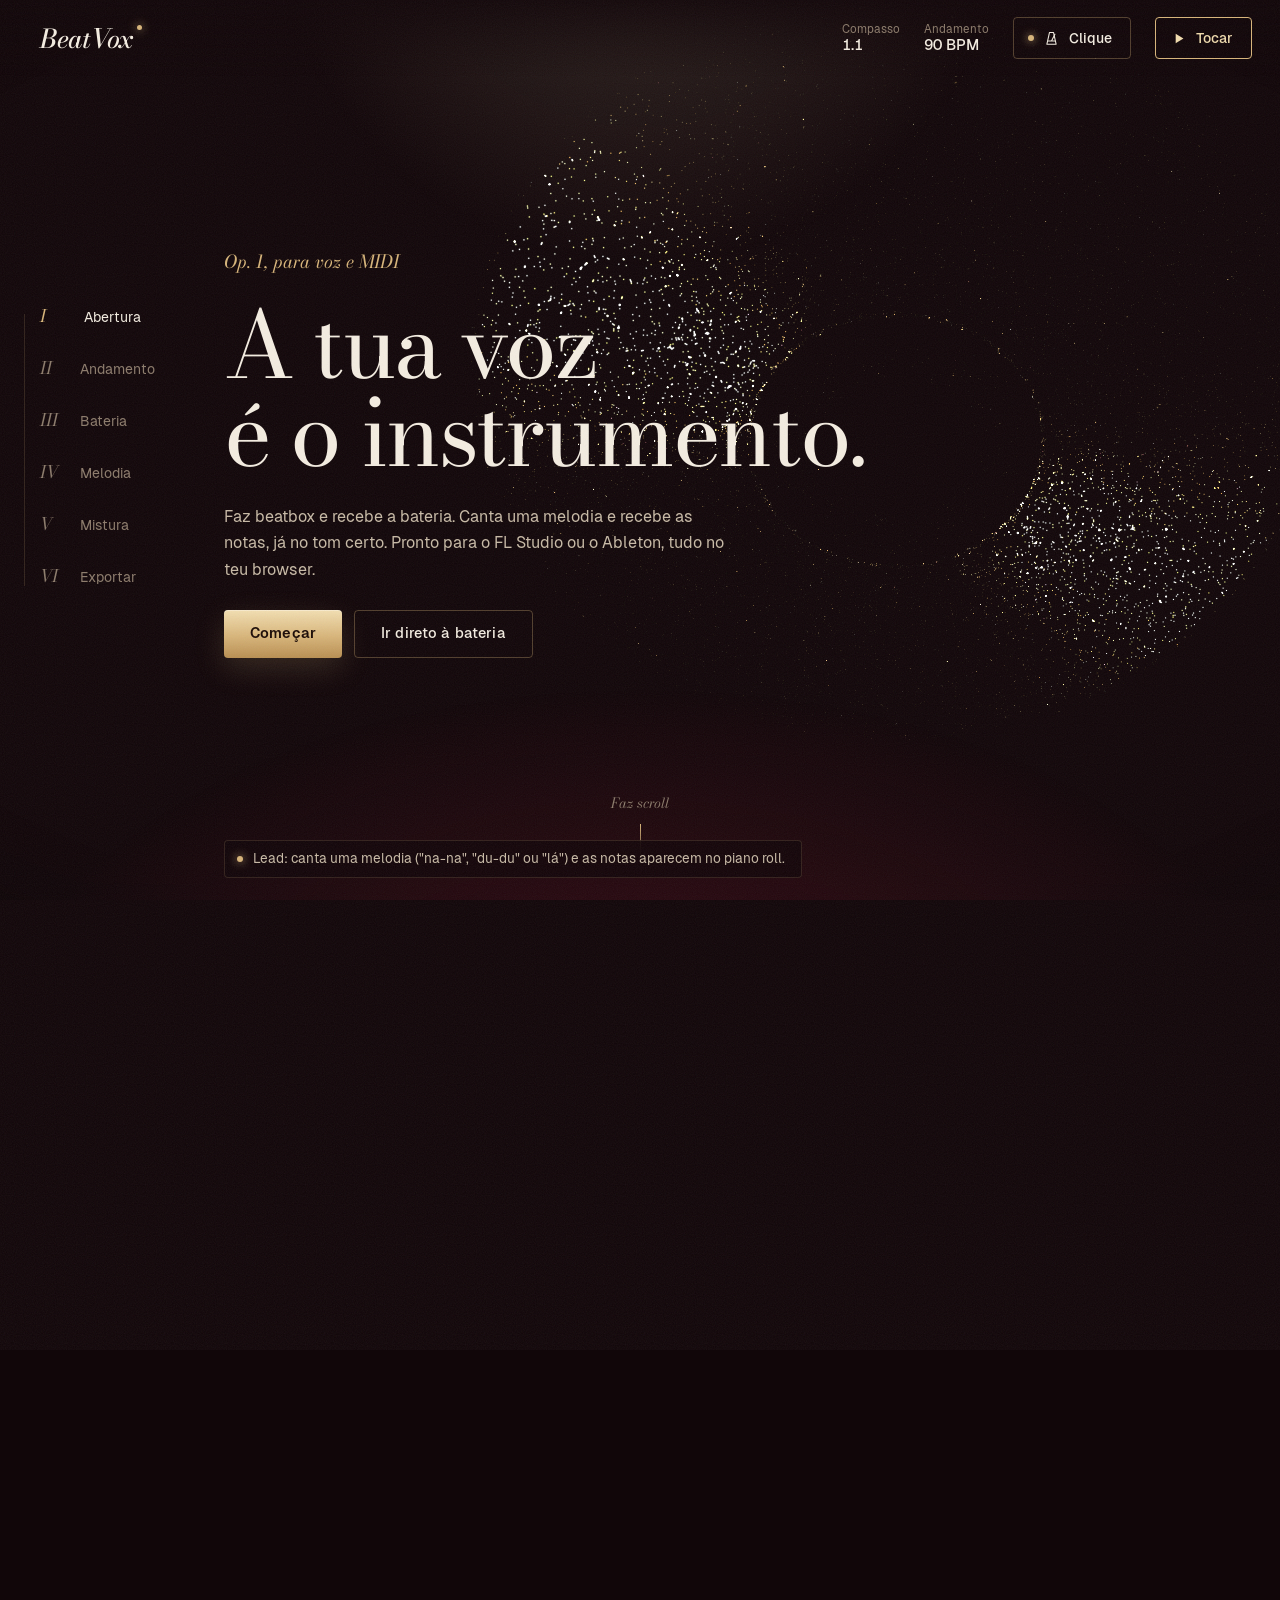
==== commit 4bf08ce0: "Mistura: efeitos que se acrescentam, gráfico mais completo, sem lista; WAV corrigido Exportação (WAV" ====
--- a/index.html
+++ b/index.html
@@ -528,16 +528,17 @@
 #stage3d { position: absolute; inset: 0; width: 100%; height: 100%; display: block; touch-action: pan-y; cursor: move; }
 .mix-layout {
   position: relative; pointer-events: none;
-  display: grid; grid-template-columns: minmax(0, 1fr) 320px; grid-template-rows: auto 1fr auto; gap: 18px;
+  display: grid; grid-template-columns: minmax(0, 1fr) auto; grid-template-rows: auto 1fr auto; gap: 18px;
 }
 .mix-layout > * { pointer-events: auto; }
 .mix-head { grid-column: 1; grid-row: 1; display: flex; flex-direction: column; gap: 8px; max-width: 520px; text-shadow: 0 2px 20px rgba(0,0,0,.6); }
 .mix-head .sub { font-size: 14px; max-width: 46ch; }
-.mix-insp { grid-column: 2; grid-row: 1 / 3; align-self: start; max-height: 100%; gap: 12px; padding: 18px 20px; }
-.mix-next { grid-column: 2; grid-row: 3; align-self: end; margin: 0; }
+/* o painel de ajustes só aparece com algo escolhido, por cima do palco (não ocupa espaço quando está fechado) */
+.mix-insp { position: absolute; top: calc(var(--hud-h) + 18px); right: 48px; z-index: 3; width: 320px; max-height: calc(100% - var(--hud-h) - 18px - 88px - 72px); gap: 12px; padding: 18px 20px; }
+.mix-next { grid-column: 2; grid-row: 3; align-self: end; justify-self: end; margin: 0; padding-left: 28px; padding-right: 28px; }
 .mix-bar {
   grid-column: 1; grid-row: 3; justify-self: start; align-self: end;
-  display: flex; flex-wrap: wrap; align-items: center; gap: 10px 18px; padding: 10px 16px;
+  display: flex; flex-wrap: wrap; align-items: center; gap: 10px 14px; padding: 10px 14px;
   border-radius: var(--r); background: var(--glass); border: 1px solid var(--line); backdrop-filter: blur(18px) saturate(130%);
 }
 .mix-bar .group { flex-direction: row; align-items: center; gap: 10px; }
@@ -549,8 +550,6 @@
 .mx-title b { font-family: var(--serif); font-weight: 400; font-size: 26px; }
 .mx-title i { width: 9px; height: 9px; border-radius: 50%; background: var(--c); box-shadow: 0 0 12px var(--c); }
 .mx-ms { margin-left: auto; display: flex; gap: 4px; }
-.mx-back { align-self: flex-start; border: 0; background: none; color: var(--gold); font-size: 13px; padding: 0; }
-.mx-back:hover { color: var(--gold-lt); }
 .mx-sec { display: flex; flex-direction: column; gap: 4px; padding-top: 10px; border-top: 1px solid var(--line); }
 .mx-row { display: grid; grid-template-columns: 74px minmax(0, 1fr) 62px; align-items: center; gap: 10px; min-height: 30px; }
 .mx-row .seg { grid-column: 2 / 4; }
@@ -567,13 +566,53 @@
 .ms:hover { border-color: var(--gold); color: var(--ink); }
 .ms.on { background: rgba(217, 112, 127, 0.25); border-color: #d9707f; color: #ffd9de; }
 .ms.on.solo { background: rgba(224, 165, 86, 0.25); border-color: #e0a556; color: #ffe6c2; }
-.mx-list { list-style: none; margin: 0; padding: 0; display: flex; flex-direction: column; gap: 2px; }
-.mx-list li { display: flex; align-items: center; gap: 4px; }
-.mx-list.fxl { padding-top: 8px; border-top: 1px solid var(--line); }
-.mx-item { flex: 1; display: flex; align-items: center; gap: 10px; min-height: 34px; padding: 0 8px; border: 0; border-radius: 3px; background: transparent; color: var(--ink); font-size: 14px; text-align: left; }
-.mx-item:hover { background: rgba(216, 181, 122, 0.08); }
-.mx-item i { width: 7px; height: 7px; border-radius: 50%; background: var(--c); box-shadow: 0 0 8px var(--c); flex: 0 0 auto; }
-.mx-item span { margin-left: auto; font-size: 12px; color: var(--ink-3); font-variant-numeric: tabular-nums; }
+.mix-insp[hidden] { display: none; }
+.mix-insp:not([hidden]) { animation: insp-in .35s var(--ease) both; }
+@keyframes insp-in { from { opacity: 0; transform: translateX(14px); } }
+.mx-close { width: 32px; height: 32px; margin-left: 4px; flex: 0 0 auto; }
+.mx-close svg { width: 15px; height: 15px; }
+.mx-title .mx-ms + .mx-close { margin-left: 6px; }
+.mx-title:not(:has(.mx-ms)) .mx-close { margin-left: auto; }
+.mx-edge { flex-wrap: wrap; row-gap: 4px; }
+.mx-edge b { font-size: 21px; }
+.mx-edge .arrow { color: var(--ink-3); font-size: 18px; }
+.mx-l i { display: inline-block; width: 6px; height: 6px; margin-right: 7px; border-radius: 50%; background: var(--c); box-shadow: 0 0 8px var(--c); vertical-align: 1px; }
+.mx-l { overflow: hidden; text-overflow: ellipsis; white-space: nowrap; }
+.mx-sw { grid-column: 2 / 4; justify-self: end; min-height: 30px; }
+.mx-title .mx-sw { grid-column: auto; }
+.mx-add { align-self: flex-start; margin-top: 4px; }
+.mx-remove { align-self: flex-start; color: #ffb4aa; }
+.mx-remove:hover:not(:disabled) { color: #ffd2cc; border-color: rgba(255, 120, 110, .45); }
+.mx-err { color: #ffb4aa; }
+.mx-centro:empty { display: none; }
+.mx-btns { display: flex; flex-wrap: wrap; gap: 6px; }
+.mx-outs { flex-wrap: wrap; border-bottom: 0; }
+.mx-outs button { border-bottom: 1px solid var(--line); }
+.mx-warn { display: flex; flex-direction: column; gap: 8px; padding: 10px 12px; border-radius: var(--r); border: 1px solid rgba(255, 120, 110, .38); background: rgba(255, 120, 110, .07); }
+.mx-warn p { margin: 0; font-size: 13px; line-height: 1.45; color: var(--ink-2); }
+.mx-warn b { color: #ffd2cc; font-weight: 600; }
+.mx-warn-btns { display: flex; flex-wrap: wrap; gap: 6px; }
+.mx-warn .btn.small { min-height: 32px; padding: 0 10px; font-size: 12.5px; border-color: rgba(255, 120, 110, .3); }
+.fx-add { position: relative; }
+.fx-menu {
+  position: absolute; left: 0; bottom: calc(100% + 12px); z-index: 6; width: 560px; max-height: min(62vh, 540px); overflow-y: auto;
+  display: grid; grid-template-columns: 1fr 1fr; gap: 2px; padding: 8px;
+  border-radius: var(--r); background: rgba(22, 8, 11, .95); border: 1px solid var(--line-2);
+  backdrop-filter: blur(18px) saturate(130%); box-shadow: 0 24px 70px rgba(0, 0, 0, .55);
+  animation: menu-in .22s var(--ease) both;
+}
+.fx-menu[hidden] { display: none; }
+@keyframes menu-in { from { opacity: 0; transform: translateY(6px); } }
+.fx-menu button {
+  display: grid; grid-template-columns: 10px minmax(0, 1fr); column-gap: 11px; row-gap: 1px; align-items: center;
+  padding: 8px 10px; border: 0; border-radius: 3px; background: transparent; color: var(--ink); text-align: left; cursor: pointer;
+}
+.fx-menu button:hover:not(:disabled), .fx-menu button:focus-visible { background: rgba(216, 181, 122, .09); outline: none; }
+.fx-menu button:disabled { opacity: .4; cursor: not-allowed; }
+.fx-menu i { grid-row: 1 / 3; width: 8px; height: 8px; border-radius: 50%; background: var(--c); box-shadow: 0 0 10px var(--c); }
+.fx-menu b { font-size: 14px; font-weight: 600; }
+.fx-menu span { grid-column: 2; font-size: 12px; line-height: 1.4; color: var(--ink-3); }
+#stage3d:focus-visible { outline: none; }
 .presence { display: grid; grid-template-columns: repeat(var(--n), minmax(0, 1fr)); gap: 6px; }
 .pcol { display: flex; flex-direction: column; align-items: center; gap: 4px; }
 .pleds { display: flex; flex-direction: column-reverse; gap: 2px; width: 100%; }
@@ -664,7 +703,9 @@
   .studio-bar { flex-wrap: wrap; gap: 12px; }
   .bar-actions { margin-left: 0; }
   .mix-layout { grid-template-columns: 1fr; grid-template-rows: auto 46vh auto auto auto; }
-  .mix-insp { grid-column: 1; grid-row: 4; max-height: none; overflow: visible; }
+  .mix-insp { position: static; width: auto; grid-column: 1; grid-row: 4; max-height: none; overflow: visible; }
+  .mix-next { justify-self: stretch; }
+  .fx-menu { width: min(300px, calc(100vw - 48px)); grid-template-columns: 1fr; }
   .mix-bar { grid-row: 3; }
   .mix-next { grid-column: 1; grid-row: 5; }
   .s-mix .step-inner { overflow-y: auto; }
@@ -883,15 +924,23 @@
 
     <!-- V Mistura: palco 3D -->
     <section class="step s-mix" data-step="4" aria-label="Mistura">
-      <canvas id="stage3d" aria-label="Palco 3D da mistura: cada camada é uma dimensão do som"></canvas>
+      <canvas id="stage3d" tabindex="0" aria-label="Palco 3D da mistura: cada camada é uma dimensão do som. Setas: escolher som ou efeito."></canvas>
       <div class="step-inner mix-layout">
         <header class="mix-head" data-depth="0.3">
           <span class="movement">V</span>
           <h2 class="title">Mistura</h2>
-          <p class="sub">Cada camada é uma dimensão do som, dos graves (em baixo) aos agudos (em cima). Arrasta um som para os lados (pan) ou para a frente (mais alto). Arrasta o fundo para rodar.</p>
+          <p class="sub">Cada camada é uma dimensão do som, dos graves (em baixo) aos agudos (em cima). Arrasta um som para os lados (pan) ou para a frente (mais alto). Clica num som, num efeito ou numa ligação para o ajustar; puxa o <b>+</b> de um som até um efeito para o ligar.</p>
         </header>
-        <aside class="panel mix-insp" id="mixInsp" data-depth="0.5" aria-label="Ajustes do som"></aside>
+        <aside class="panel mix-insp" id="mixInsp" data-depth="0.5" aria-label="Ajustes" hidden></aside>
         <div class="mix-bar" data-depth="0.6">
+          <div class="fx-add">
+            <button class="btn small" id="btnAddFx" aria-haspopup="menu" aria-expanded="false" title="Acrescentar um efeito ao palco">+ Efeito</button>
+            <div class="fx-menu" id="fxMenu" role="menu" aria-label="Efeitos" hidden></div>
+          </div>
+          <div class="group">
+            <span class="g-label">Vista</span>
+            <div class="seg" id="viewSeg"><button data-v="free" class="on" title="Livre: arrasta para rodar">Livre</button><button data-v="front" title="De frente: pan × frequência">Frente</button><button data-v="top" title="De cima: pan × volume">Cima</button></div>
+          </div>
           <div class="group">
             <span class="g-label">Dimensões</span>
             <div class="seg" id="dimsSeg"><button data-v="3">3</button><button data-v="6">6</button></div>
@@ -944,7 +993,7 @@
                 </div>
               </li>
               <li>
-                <div class="out-txt"><b>Áudio WAV</b><span>O beat já tocado, 44,1 kHz. Stems: bateria e melodia em ficheiros separados.</span></div>
+                <div class="out-txt"><b>Áudio WAV</b><span>O beat já tocado (44,1 kHz, 24 bits), com a duração exata do loop: começa no tempo 1 e dá a volta sem costura no DAW. Stems: cada parte em separado, todas alinhadas.</span></div>
                 <div class="out-btns">
                   <button id="btnWav" class="btn small" disabled>Mistura</button>
                   <button id="btnStems" class="btn small ghost" disabled>Stems</button>
@@ -2085,7 +2134,9 @@
 </script>
   <script>
 /* BeatVox — mesa de mistura.
-   Cada som tem o seu canal: EQ de 3 bandas → volume → pan → saída, com envios para reverb e delay.
+   Cada som tem o seu canal: EQ de 3 bandas → volume → pan → saída direta para o master, e envios para os efeitos.
+   Os efeitos são instâncias que se acrescentam e removem (reverb, delay, chorus, flanger, phaser, distorção,
+   lo-fi, filtro, tremolo). Cada um recebe envios dos sons e manda a saída para o master ou para outro efeito.
    O mesmo código monta a mistura no contexto em tempo real e no render do WAV (OfflineAudioContext),
    por isso o que ouves é o que exportas. */
 (function (g) {
@@ -2115,45 +2166,217 @@
   };
   const DEFAULT_VOL = { kick: 0, snare: -2, clap: -3, hat: -6, openhat: -6, lead: -2, bass: -4, vdrums: -6, vlead: -6 };
   const DEFAULT_REV = { snare: 0.12, clap: 0.18, lead: 0.22, vlead: 0.15 };
-  const DIV = [{ v: 2, nome: '1/8' }, { v: 3, nome: '1/8 pontuada' }, { v: 4, nome: '1/4' }]; // em passos de 1/16
+
+  // ---------- tipos de efeito ----------
+  const pct = (v) => Math.round(v * 100) + '%';
+  const sec = (v) => v.toFixed(1).replace('.', ',') + ' s';
+  const msf = (v) => Math.round(v * 1000) + ' ms';
+  const hzf = (v) => (v < 1 ? v.toFixed(2) : v.toFixed(1)).replace('.', ',') + ' Hz';
+  const cutHz = (t) => 60 * Math.pow(2, t * 8.2); // 0..1 → 60 Hz .. 17 kHz
+  const kHz = (f) => (f >= 1000 ? (f / 1000).toFixed(f >= 10000 ? 0 : 1).replace('.', ',') + ' kHz' : Math.round(f) + ' Hz');
+  const lvl = (def) => ({ id: 'level', nome: 'Nível', min: 0, max: 1.5, step: 0.01, def, fmt: pct });
+  /** params: slider (min/max/step/fmt), seg (opts: [[valor, nome]]) ou toggle */
+  const FX_TYPES = {
+    reverb: {
+      nome: 'Reverb', cor: '#b9a6d6', dica: 'A sala onde os sons tocam: espaço e profundidade.',
+      params: [
+        { id: 'size', nome: 'Tamanho', min: 0.4, max: 6, step: 0.1, def: 2.4, fmt: sec },
+        { id: 'pre', nome: 'Pré-atraso', min: 0, max: 0.12, step: 0.005, def: 0.015, fmt: msf },
+        { id: 'tone', nome: 'Brilho', min: 0, max: 1, step: 0.01, def: 0.65, fmt: pct },
+        lvl(0.8),
+      ],
+    },
+    delay: {
+      nome: 'Delay', cor: '#8fc1b5', dica: 'Eco no tempo do beat.',
+      params: [
+        { id: 'div', nome: 'Tempo', kind: 'seg', opts: [[2, '1/8'], [3, '1/8 pont.'], [4, '1/4'], [6, '1/4 pont.']], def: 3 },
+        { id: 'fb', nome: 'Repetições', min: 0, max: 0.85, step: 0.01, def: 0.35, fmt: pct },
+        { id: 'tone', nome: 'Brilho', min: 0, max: 1, step: 0.01, def: 0.55, fmt: pct },
+        { id: 'pp', nome: 'Pingue-pongue', kind: 'toggle', def: 0 },
+        lvl(0.7),
+      ],
+    },
+    chorus: {
+      nome: 'Chorus', cor: '#8fb3e0', dica: 'Duplica o som com pequenas variações: mais largo e mais cheio.',
+      params: [
+        { id: 'rate', nome: 'Velocidade', min: 0.1, max: 4, step: 0.05, def: 0.7, fmt: hzf },
+        { id: 'depth', nome: 'Profundidade', min: 0, max: 1, step: 0.01, def: 0.5, fmt: pct },
+        lvl(0.9),
+      ],
+    },
+    flanger: {
+      nome: 'Flanger', cor: '#79c9d4', dica: 'Um "jato" metálico que sobe e desce.',
+      params: [
+        { id: 'rate', nome: 'Velocidade', min: 0.05, max: 2, step: 0.01, def: 0.2, fmt: hzf },
+        { id: 'depth', nome: 'Profundidade', min: 0, max: 1, step: 0.01, def: 0.7, fmt: pct },
+        { id: 'fb', nome: 'Ressonância', min: 0, max: 0.9, step: 0.01, def: 0.55, fmt: pct },
+        lvl(0.9),
+      ],
+    },
+    phaser: {
+      nome: 'Phaser', cor: '#a3d39c', dica: 'Ondas que rodam pelo som quando se junta ao original.',
+      params: [
+        { id: 'rate', nome: 'Velocidade', min: 0.05, max: 4, step: 0.05, def: 0.4, fmt: hzf },
+        { id: 'depth', nome: 'Profundidade', min: 0, max: 1, step: 0.01, def: 0.8, fmt: pct },
+        { id: 'res', nome: 'Ressonância', min: 0.3, max: 6, step: 0.1, def: 1.2, fmt: (v) => v.toFixed(1).replace('.', ',') },
+        lvl(1),
+      ],
+    },
+    drive: {
+      nome: 'Distorção', cor: '#e07a5f', dica: 'Saturação e garra. Em paralelo, o som original mantém o corpo.',
+      params: [
+        { id: 'drive', nome: 'Garra', min: 0, max: 1, step: 0.01, def: 0.5, fmt: pct },
+        { id: 'tone', nome: 'Brilho', min: 0, max: 1, step: 0.01, def: 0.5, fmt: pct },
+        lvl(0.6),
+      ],
+    },
+    lofi: {
+      nome: 'Lo-fi', cor: '#c9b458', dica: 'Menos bits e menos agudos: cassete ou sampler antigo.',
+      params: [
+        { id: 'bits', nome: 'Bits', min: 3, max: 12, step: 1, def: 6, fmt: (v) => v + ' bits' },
+        { id: 'tone', nome: 'Brilho', min: 0, max: 1, step: 0.01, def: 0.35, fmt: pct },
+        lvl(0.8),
+      ],
+    },
+    filter: {
+      nome: 'Filtro', cor: '#e3a0c8', dica: 'Corta graves ou agudos, parado ou a varrer no tempo do beat.',
+      params: [
+        { id: 'mode', nome: 'Tipo', kind: 'seg', opts: [['lp', 'Passa-baixo'], ['hp', 'Passa-alto'], ['bp', 'Banda']], def: 'lp' },
+        { id: 'cut', nome: 'Corte', min: 0, max: 1, step: 0.005, def: 0.5, fmt: (v) => kHz(cutHz(v)) },
+        { id: 'res', nome: 'Ressonância', min: 0.5, max: 12, step: 0.1, def: 3, fmt: (v) => v.toFixed(1).replace('.', ',') },
+        { id: 'rate', nome: 'Varrer', kind: 'seg', opts: [[0, 'Fixo'], [4, '1/4'], [8, '1/2'], [16, '1 comp.'], [32, '2 comp.']], def: 16 },
+        { id: 'depth', nome: 'Amplitude', min: 0, max: 1, step: 0.01, def: 0.5, fmt: pct },
+        lvl(1),
+      ],
+    },
+    tremolo: {
+      nome: 'Tremolo', cor: '#f0b86e', dica: 'O volume pulsa no tempo do beat.',
+      params: [
+        { id: 'rate', nome: 'Ritmo', kind: 'seg', opts: [[1, '1/16'], [2, '1/8'], [4, '1/4'], [8, '1/2']], def: 2 },
+        { id: 'depth', nome: 'Profundidade', min: 0, max: 1, step: 0.01, def: 0.8, fmt: pct },
+        { id: 'shape', nome: 'Forma', kind: 'seg', opts: [['sine', 'Suave'], ['square', 'Corte']], def: 'sine' },
+        lvl(1),
+      ],
+    },
+  };
+  const FX_ORDER = ['reverb', 'delay', 'chorus', 'flanger', 'phaser', 'drive', 'lofi', 'filter', 'tremolo'];
+  const MAX_FX = 8;
 
   function elements() {
     return (BV.DRUMS || []).map((d) => ({ id: d.id, nome: d.nome.replace(/ \(.*\)/, ''), cor: d.cor })).concat(EXTRA);
+  }
+  function fxDefaults(type) {
+    const p = {};
+    for (const q of FX_TYPES[type].params) p[q.id] = q.def;
+    return p;
+  }
+  function defaultFx() {
+    return [
+      { id: 'rev', type: 'reverb', on: true, out: 'master', p: fxDefaults('reverb') },
+      { id: 'dly', type: 'delay', on: true, out: 'master', p: fxDefaults('delay') },
+    ];
   }
   function defaultState() {
     const els = {};
     for (const e of elements()) {
       const p = {};
       for (const q of PARAMS[e.id] || []) p[q.id] = q.def;
+      const sends = {};
+      if (DEFAULT_REV[e.id]) sends.rev = DEFAULT_REV[e.id];
       // as gravações da tua voz começam fora da mistura (liga-as no palco se as quiseres no beat)
-      els[e.id] = { vol: DEFAULT_VOL[e.id] ?? 0, pan: 0, mute: e.id === 'vdrums' || e.id === 'vlead', solo: false, eq: [0, 0, 0], rev: DEFAULT_REV[e.id] || 0, dly: 0, p };
-    }
-    return { els, fx: { rev: { size: 2.4, level: 0.8 }, dly: { div: 3, fb: 0.35, level: 0.7 } }, bassOn: false, dims: 3 };
+      els[e.id] = { vol: DEFAULT_VOL[e.id] ?? 0, pan: 0, mute: e.id === 'vdrums' || e.id === 'vlead', solo: false, eq: [0, 0, 0], dry: true, sends, p };
+    }
+    return { els, fx: defaultFx(), bassOn: false, dims: 3 };
+  }
+
+  /** o efeito `from` pode mandar a saída para `to` sem criar um ciclo? */
+  function canRoute(st, from, to) {
+    if (to === 'master') return true;
+    if (to === from) return false;
+    const byId = new Map(st.fx.map((f) => [f.id, f]));
+    if (!byId.has(to)) return false;
+    for (let cur = to, n = 0; cur && cur !== 'master' && n < 32; n++) {
+      if (cur === from) return false;
+      const f = byId.get(cur);
+      cur = f ? f.out : null;
+    }
+    return true;
+  }
+  function cleanP(type, src) {
+    const p = fxDefaults(type);
+    if (!src || typeof src !== 'object') return p;
+    for (const q of FX_TYPES[type].params) {
+      const v = src[q.id];
+      if (v == null) continue;
+      if (q.kind === 'seg') { const o = q.opts.find((x) => String(x[0]) === String(v)); if (o) p[q.id] = o[0]; }
+      else if (q.kind === 'toggle') p[q.id] = v ? 1 : 0;
+      else if (isFinite(+v)) p[q.id] = Math.max(q.min, Math.min(q.max, +v));
+    }
+    return p;
   }
   /** junta um estado guardado (talvez de uma versão antiga) com os valores por omissão */
   function merge(saved) {
     const d = defaultState();
     if (!saved || typeof saved !== 'object') return d;
+    // efeitos: lista nova, ou o formato antigo { rev: {...}, dly: {...} }
+    if (Array.isArray(saved.fx)) {
+      const seen = new Set();
+      d.fx = saved.fx.filter((f) => f && FX_TYPES[f.type] && typeof f.id === 'string' && !seen.has(f.id) && seen.add(f.id)).slice(0, MAX_FX).map((f) => ({
+        id: f.id, type: f.type, on: f.on !== false, out: typeof f.out === 'string' ? f.out : 'master', p: cleanP(f.type, f.p),
+        ...(f.pos && isFinite(f.pos.x) && isFinite(f.pos.z) ? { pos: { x: +f.pos.x, z: +f.pos.z } } : {}),
+      }));
+      for (const f of d.fx) if (!canRoute(d, f.id, f.out)) f.out = 'master';
+    } else if (saved.fx && typeof saved.fx === 'object') {
+      const [rev, dly] = d.fx;
+      if (saved.fx.rev) { if (isFinite(saved.fx.rev.size)) rev.p.size = +saved.fx.rev.size; if (isFinite(saved.fx.rev.level)) rev.p.level = +saved.fx.rev.level; }
+      if (saved.fx.dly) for (const k of ['div', 'fb', 'level']) if (isFinite(saved.fx.dly[k])) dly.p[k] = +saved.fx.dly[k];
+      if (![2, 3, 4, 6].includes(dly.p.div)) dly.p.div = 3;
+    }
+    const ids = new Set(d.fx.map((f) => f.id));
     for (const id in d.els) if (saved.els && saved.els[id]) {
       const s = saved.els[id], e = d.els[id];
-      Object.assign(e, { vol: +s.vol || 0, pan: +s.pan || 0, mute: !!s.mute, solo: !!s.solo, rev: +s.rev || 0, dly: +s.dly || 0 });
+      Object.assign(e, { vol: +s.vol || 0, pan: +s.pan || 0, mute: !!s.mute, solo: !!s.solo, dry: s.dry !== false });
       if (Array.isArray(s.eq)) e.eq = [0, 1, 2].map((i) => +s.eq[i] || 0);
       if (s.p) for (const k in e.p) if (s.p[k] != null) e.p[k] = +s.p[k];
-    }
-    if (saved.fx) {
-      if (saved.fx.rev) Object.assign(d.fx.rev, saved.fx.rev);
-      if (saved.fx.dly) Object.assign(d.fx.dly, saved.fx.dly);
+      e.sends = {};
+      if (s.sends && typeof s.sends === 'object') { for (const k in s.sends) if (ids.has(k) && +s.sends[k] > 0) e.sends[k] = Math.min(1, +s.sends[k]); }
+      else { // formato antigo: envios rev e dly
+        if (ids.has('rev') && +s.rev > 0) e.sends.rev = +s.rev;
+        if (ids.has('dly') && +s.dly > 0) e.sends.dly = +s.dly;
+      }
     }
     if (saved.bassOn != null) d.bassOn = !!saved.bassOn;
     if ([3, 6].includes(saved.dims)) d.dims = saved.dims;
     return d;
   }
-
+  /** acrescenta um efeito ao estado e devolve-o (null se já houver demasiados) */
+  function addFx(st, type) {
+    if (!FX_TYPES[type] || st.fx.length >= MAX_FX) return null;
+    let n = 1;
+    while (st.fx.some((f) => f.id === 'fx' + n)) n++;
+    const f = { id: 'fx' + n, type, on: true, out: 'master', p: fxDefaults(type) };
+    st.fx.push(f);
+    return f;
+  }
+  function removeFx(st, id) {
+    const f = st.fx.find((x) => x.id === id);
+    if (!f) return;
+    st.fx = st.fx.filter((x) => x.id !== id);
+    for (const x of st.fx) if (x.out === id) x.out = f.out !== id && canRoute(st, x.id, f.out) ? f.out : 'master';
+    for (const k in st.els) delete st.els[k].sends[id];
+  }
+
+  // ---------- áudio ----------
+  /** gerador pseudo-aleatório com semente: o reverb soa igual a tocar, no WAV e nos stems */
+  function rng(seed) {
+    let a = seed >>> 0;
+    return () => { a = (a + 0x6d2b79f5) >>> 0; let t = a; t = Math.imul(t ^ (t >>> 15), t | 1); t ^= t + Math.imul(t ^ (t >>> 7), t | 61); return ((t ^ (t >>> 14)) >>> 0) / 4294967296; };
+  }
   function impulse(c, dur) {
     const len = Math.max(1, Math.round(c.sampleRate * dur)), b = c.createBuffer(2, len, c.sampleRate);
     for (let ch = 0; ch < 2; ch++) {
-      const x = b.getChannelData(ch);
-      for (let i = 0; i < len; i++) x[i] = (Math.random() * 2 - 1) * Math.pow(1 - i / len, 3);
+      const x = b.getChannelData(ch), r = rng(1013 + ch * 7919 + Math.round(dur * 10));
+      for (let i = 0; i < len; i++) x[i] = (r() * 2 - 1) * Math.pow(1 - i / len, 3);
     }
     return b;
   }
@@ -2162,21 +2385,182 @@
     for (let i = 0; i < n; i++) { const x = (i / (n - 1)) * 2 - 1; cv[i] = Math.tanh(a * x) / Math.tanh(a); }
     return cv;
   }
+  function crushCurve(bits) {
+    const n = 8192, cv = new Float32Array(n), q = Math.pow(2, bits - 1);
+    for (let i = 0; i < n; i++) { const x = (i / (n - 1)) * 2 - 1; cv[i] = Math.round(x * q) / q; }
+    return cv;
+  }
+  /** onda de LFO que começa no máximo: cosseno, ou quadrado suave (harmónicos ímpares, sem estalos) */
+  function lfoWave(c, shape) {
+    const N = 16, re = new Float32Array(N), im = new Float32Array(N);
+    if (shape === 'square') {
+      for (let k = 1; k < N; k += 2) { const s = Math.sin(Math.PI * k / N) / (Math.PI * k / N); im[k] = (4 / (Math.PI * k)) * s; }
+    } else re[1] = 1;
+    return c.createPeriodicWave(re, im);
+  }
+
+  /** cada tipo devolve { in, tail, set(p, k), sync?(t) } — k = { set(param, v), stepSec } */
+  const FXB = {
+    reverb(c) {
+      const inp = c.createGain(), pre = c.createDelay(0.5), hp = c.createBiquadFilter(), conv = c.createConvolver(), lp = c.createBiquadFilter();
+      hp.type = 'highpass'; hp.frequency.value = 110; lp.type = 'lowpass';
+      inp.connect(pre).connect(hp).connect(conv).connect(lp);
+      let size = 0;
+      return {
+        in: inp, tail: lp,
+        set(p, k) {
+          const sz = Math.round(p.size * 10) / 10;
+          if (sz !== size) { conv.buffer = impulse(c, sz); size = sz; }
+          k.set(pre.delayTime, p.pre); k.set(lp.frequency, 1500 * Math.pow(2, p.tone * 3.5));
+        },
+      };
+    },
+    delay(c) {
+      const inp = c.createGain(), sum = c.createGain();
+      // eco normal
+      const d = c.createDelay(5), lp = c.createBiquadFilter(), fb = c.createGain(), mono = c.createGain();
+      lp.type = 'lowpass';
+      inp.connect(mono); mono.connect(d); d.connect(lp).connect(fb).connect(d); lp.connect(sum);
+      // pingue-pongue: esquerda, direita, esquerda…
+      const ppIn = c.createGain(), dl = c.createDelay(5), dr = c.createDelay(5), lpl = c.createBiquadFilter(), lpr = c.createBiquadFilter();
+      const fbl = c.createGain(), fbr = c.createGain(), mg = c.createChannelMerger(2);
+      lpl.type = lpr.type = 'lowpass';
+      inp.connect(ppIn).connect(dl);
+      dl.connect(lpl); lpl.connect(mg, 0, 0); lpl.connect(fbl).connect(dr);
+      dr.connect(lpr); lpr.connect(mg, 0, 1); lpr.connect(fbr).connect(dl);
+      mg.connect(sum);
+      return {
+        in: inp, tail: sum,
+        set(p, k) {
+          const t = Math.min(4.9, p.div * k.stepSec), f = 1000 * Math.pow(2, p.tone * 3.6), r = Math.min(0.85, p.fb);
+          for (const x of [d, dl, dr]) k.set(x.delayTime, t);
+          for (const x of [lp, lpl, lpr]) k.set(x.frequency, f);
+          k.set(fb.gain, r); k.set(fbl.gain, r); k.set(fbr.gain, r);
+          k.set(mono.gain, p.pp ? 0 : 1); k.set(ppIn.gain, p.pp ? 1 : 0);
+        },
+      };
+    },
+    chorus(c) {
+      const inp = c.createGain(), dL = c.createDelay(0.1), dR = c.createDelay(0.1), mg = c.createChannelMerger(2);
+      const lfo = c.createOscillator(), aL = c.createGain(), aR = c.createGain();
+      dL.delayTime.value = 0.012; dR.delayTime.value = 0.018;
+      inp.connect(dL); inp.connect(dR);
+      dL.connect(mg, 0, 0); dR.connect(mg, 0, 1);
+      lfo.connect(aL).connect(dL.delayTime); lfo.connect(aR).connect(dR.delayTime);
+      lfo.start();
+      return {
+        in: inp, tail: mg, oscs: [lfo],
+        set(p, k) { k.set(lfo.frequency, p.rate); k.set(aL.gain, p.depth * 0.005); k.set(aR.gain, -p.depth * 0.005); },
+      };
+    },
+    flanger(c) {
+      // no ciclo de realimentação o atraso nunca desce de ~3 ms (regra da Web Audio): varre entre 3 e 10 ms
+      const inp = c.createGain(), sum = c.createGain(), d = c.createDelay(0.05), fb = c.createGain(), lfo = c.createOscillator(), amt = c.createGain();
+      inp.connect(sum).connect(d); d.connect(fb).connect(sum);
+      lfo.connect(amt).connect(d.delayTime); lfo.start();
+      return {
+        in: inp, tail: d, oscs: [lfo],
+        set(p, k) {
+          k.set(lfo.frequency, p.rate); k.set(d.delayTime, 0.003 + p.depth * 0.0035); k.set(amt.gain, p.depth * 0.0035);
+          k.set(fb.gain, Math.min(0.9, p.fb));
+        },
+      };
+    },
+    phaser(c) {
+      const inp = c.createGain(), lfo = c.createOscillator(), amt = c.createGain(), aps = [];
+      let head = inp;
+      for (let i = 0; i < 6; i++) {
+        const a = c.createBiquadFilter(); a.type = 'allpass'; a.frequency.value = 650;
+        head.connect(a); head = a; aps.push(a);
+        amt.connect(a.detune);
+      }
+      lfo.connect(amt); lfo.start();
+      return {
+        in: inp, tail: head, oscs: [lfo],
+        set(p, k) { k.set(lfo.frequency, p.rate); k.set(amt.gain, p.depth * 2200); for (const a of aps) k.set(a.Q, p.res); },
+      };
+    },
+    drive(c) {
+      const inp = c.createGain(), sh = c.createWaveShaper(), lp = c.createBiquadFilter(), post = c.createGain();
+      sh.oversample = '4x'; lp.type = 'lowpass';
+      inp.connect(sh).connect(lp).connect(post);
+      let dk = -1;
+      return {
+        in: inp, tail: post,
+        set(p, k) {
+          const q = Math.round(p.drive * 50) / 50;
+          if (q !== dk) { sh.curve = driveCurve(q); dk = q; }
+          const a = 1 + q * 10;
+          k.set(post.gain, 1 / Math.pow(a / Math.tanh(a), 0.6));
+          k.set(lp.frequency, 1200 * Math.pow(2, p.tone * 3.8));
+        },
+      };
+    },
+    lofi(c) {
+      const inp = c.createGain(), hp = c.createBiquadFilter(), sh = c.createWaveShaper(), lp = c.createBiquadFilter();
+      hp.type = 'highpass'; hp.frequency.value = 90; lp.type = 'lowpass'; lp.Q.value = 0.9;
+      inp.connect(hp).connect(sh).connect(lp);
+      let bits = 0;
+      return {
+        in: inp, tail: lp,
+        set(p, k) {
+          if (p.bits !== bits) { sh.curve = crushCurve(p.bits); bits = p.bits; }
+          k.set(lp.frequency, 700 * Math.pow(2, p.tone * 4.6));
+        },
+      };
+    },
+    filter(c) {
+      const inp = c.createGain(), f = c.createBiquadFilter(), amt = c.createGain();
+      inp.connect(f);
+      amt.connect(f.detune);
+      let lfo = null, period = 0, mode = '';
+      return {
+        in: inp, tail: f,
+        set(p, k) {
+          if (p.mode !== mode) { f.type = { lp: 'lowpass', hp: 'highpass', bp: 'bandpass' }[p.mode] || 'lowpass'; mode = p.mode; }
+          k.set(f.frequency, cutHz(p.cut)); k.set(f.Q, p.res);
+          period = p.rate ? p.rate * k.stepSec : 0;
+          k.set(amt.gain, period ? p.depth * 2400 : 0);
+          if (lfo) k.set(lfo.frequency, period ? 1 / period : 0);
+        },
+        /** recomeça o LFO no tempo t (o varrimento fica alinhado com o compasso) */
+        sync(t) {
+          if (lfo) { try { lfo.stop(t); } catch (e) {} }
+          lfo = c.createOscillator(); lfo.setPeriodicWave(lfoWave(c, 'sine'));
+          lfo.frequency.value = period ? 1 / period : 0;
+          lfo.connect(amt); lfo.start(t);
+        },
+      };
+    },
+    tremolo(c) {
+      const inp = c.createGain(), vca = c.createGain(), amt = c.createGain();
+      inp.connect(vca); amt.connect(vca.gain);
+      let lfo = null, period = 0, shape = 'sine';
+      return {
+        in: inp, tail: vca,
+        set(p, k) {
+          period = p.rate * k.stepSec;
+          k.set(vca.gain, 1 - p.depth / 2); k.set(amt.gain, p.depth / 2);
+          if (lfo) k.set(lfo.frequency, 1 / period);
+          if (lfo && p.shape !== shape) lfo.setPeriodicWave(lfoWave(c, p.shape));
+          shape = p.shape;
+        },
+        sync(t) {
+          if (lfo) { try { lfo.stop(t); } catch (e) {} }
+          lfo = c.createOscillator(); lfo.setPeriodicWave(lfoWave(c, shape));
+          lfo.frequency.value = period ? 1 / period : 2;
+          lfo.connect(amt); lfo.start(t);
+        },
+      };
+    },
+  };
 
   /** Monta a mesa num contexto (tempo real ou offline). dest = entrada do master. */
   function build(c, dest) {
-    const strips = {};
-    // FX: reverb e delay (retornos para o master)
-    const rev = { in: c.createGain(), conv: c.createConvolver(), out: c.createGain(), size: 0 };
-    rev.in.connect(rev.conv).connect(rev.out).connect(dest);
-    const dly = { in: c.createGain(), d: c.createDelay(2), fb: c.createGain(), lp: c.createBiquadFilter(), out: c.createGain() };
-    dly.lp.type = 'lowpass'; dly.lp.frequency.value = 4500;
-    dly.in.connect(dly.d); dly.d.connect(dly.lp).connect(dly.fb).connect(dly.d); dly.lp.connect(dly.out).connect(dest);
-    // analisadores dos retornos (para o palco 3D)
-    rev.an = c.createAnalyser(); rev.an.fftSize = 256; rev.out.connect(rev.an);
-    dly.an = c.createAnalyser(); dly.an.fftSize = 256; dly.out.connect(dly.an);
+    const strips = {}, buses = new Map();
+    const an = () => { const a = c.createAnalyser(); a.fftSize = 256; return a; };
     for (const e of elements()) {
-      const s = { input: c.createGain() };
+      const s = { input: c.createGain(), sends: new Map() };
       let head = s.input;
       if (e.id === 'bass') { s.drive = c.createWaveShaper(); s.drive.oversample = '2x'; s.driveK = -1; head.connect(s.drive); head = s.drive; }
       s.eqL = c.createBiquadFilter(); s.eqL.type = 'lowshelf'; s.eqL.frequency.value = 200;
@@ -2185,20 +2569,54 @@
       s.fader = c.createGain();
       s.pan = c.createStereoPanner ? c.createStereoPanner() : null;
       head.connect(s.eqL).connect(s.eqM).connect(s.eqH).connect(s.fader);
-      const post = s.pan ? (s.fader.connect(s.pan), s.pan) : s.fader;
-      post.connect(dest);
-      s.sendR = c.createGain(); s.sendR.gain.value = 0; post.connect(s.sendR).connect(rev.in);
-      s.sendD = c.createGain(); s.sendD.gain.value = 0; post.connect(s.sendD).connect(dly.in);
-      s.an = c.createAnalyser(); s.an.fftSize = 256; post.connect(s.an);
+      s.post = s.pan ? (s.fader.connect(s.pan), s.pan) : s.fader;
+      s.dry = c.createGain(); s.post.connect(s.dry).connect(dest);
+      s.an = an(); s.post.connect(s.an);
       strips[e.id] = s;
     }
+    function makeBus(f) {
+      const b = FXB[f.type](c);
+      b.type = f.type; b.out = c.createGain(); b.out.gain.value = 0;
+      b.tail.connect(b.out);
+      b.an = an(); b.out.connect(b.an);
+      b.target = null;
+      return b;
+    }
+    function dropBus(id) {
+      const b = buses.get(id);
+      if (!b) return;
+      for (const s of Object.values(strips)) { const sg = s.sends.get(id); if (sg) { sg.disconnect(); s.sends.delete(id); } }
+      for (const o of buses.values()) if (o.target === b.in) { o.out.disconnect(b.in); o.target = null; }
+      try { b.in.disconnect(); } catch (e) {}
+      try { b.out.disconnect(); } catch (e) {}
+      for (const o of b.oscs || []) { try { o.stop(); } catch (e) {} }
+      if (b.sync) b.sync = null;
+      buses.delete(id);
+    }
     const lvlBuf = new Float32Array(256);
-    const level = (an) => { an.getFloatTimeDomainData(lvlBuf); let q = 0; for (let i = 0; i < lvlBuf.length; i++) q += lvlBuf[i] * lvlBuf[i]; return Math.sqrt(q / lvlBuf.length); };
+    const level = (a) => { a.getFloatTimeDomainData(lvlBuf); let q = 0; for (let i = 0; i < lvlBuf.length; i++) q += lvlBuf[i] * lvlBuf[i]; return Math.sqrt(q / lvlBuf.length); };
+    let lastNow = 0;
     return {
-      strips, rev, dly,
+      strips, buses,
       /** aplica o estado (suave em tempo real, imediato no offline) */
       apply(st, bpm, stepsPerBeat = 4, now = 0, glide = 0.03) {
-        const set = (param, v) => { if (glide > 0) param.setTargetAtTime(v, now, glide); else param.setValueAtTime(v, now); };
+        lastNow = now;
+        const set = (param, v) => { if (!isFinite(v)) return; if (glide > 0) param.setTargetAtTime(v, now, glide); else param.setValueAtTime(v, now); };
+        const stepSec = 60 / bpm / 4; // passos de 1/16 (independente da grelha)
+        const k = { set, stepSec };
+        // efeitos: cria os novos, retira os que saíram (ou mudaram de tipo)
+        const want = new Map(st.fx.map((f) => [f.id, f]));
+        for (const [id, b] of [...buses]) if (!want.has(id) || want.get(id).type !== b.type) dropBus(id);
+        for (const f of st.fx) if (!buses.has(f.id)) { const b = makeBus(f); buses.set(f.id, b); if (b.sync) b.sync(now); }
+        for (const f of st.fx) {
+          const b = buses.get(f.id);
+          b.set(f.p, k);
+          set(b.out.gain, f.on ? f.p.level : 0);
+          const tb = f.out !== 'master' && buses.get(f.out);
+          const to = tb && canRoute(st, f.id, f.out) ? tb.in : dest;
+          if (b.target !== to) { if (b.target) b.out.disconnect(b.target); b.out.connect(to); b.target = to; }
+        }
+        // canais
         const anySolo = Object.values(st.els).some((e) => e.solo);
         for (const id in strips) {
           const s = strips[id], e = st.els[id];
@@ -2207,19 +2625,19 @@
           set(s.fader.gain, on ? Math.pow(10, e.vol / 20) : 0);
           if (s.pan) set(s.pan.pan, Math.max(-1, Math.min(1, e.pan)));
           set(s.eqL.gain, e.eq[0]); set(s.eqM.gain, e.eq[1]); set(s.eqH.gain, e.eq[2]);
-          set(s.sendR.gain, e.rev); set(s.sendD.gain, e.dly);
+          set(s.dry.gain, e.dry === false ? 0 : 1);
+          for (const [fid, b] of buses) {
+            const amt = (e.sends && e.sends[fid]) || 0;
+            let sg = s.sends.get(fid);
+            if (!sg && amt > 0) { sg = c.createGain(); sg.gain.value = 0; s.post.connect(sg).connect(b.in); s.sends.set(fid, sg); }
+            if (sg) set(sg.gain, amt);
+          }
           if (s.drive && e.p && s.driveK !== e.p.drive) { s.drive.curve = driveCurve(e.p.drive); s.driveK = e.p.drive; }
         }
-        // FX
-        const sz = Math.round(st.fx.rev.size * 10) / 10;
-        if (rev.size !== sz) { rev.conv.buffer = impulse(c, sz); rev.size = sz; }
-        set(rev.out.gain, st.fx.rev.level);
-        const stepSec = 60 / bpm / 4; // passos de 1/16 (independente da grelha)
-        set(dly.d.delayTime, Math.min(1.9, st.fx.dly.div * stepSec));
-        set(dly.fb.gain, Math.min(0.85, st.fx.dly.fb));
-        set(dly.out.gain, st.fx.dly.level);
       },
-      level(id) { return id === 'rev' ? level(rev.an) : id === 'dly' ? level(dly.an) : strips[id] ? level(strips[id].an) : 0; },
+      /** recomeça os LFOs no tempo do beat (filtro e tremolo) a partir de t */
+      sync(t = lastNow) { for (const b of buses.values()) if (b.sync) b.sync(t); },
+      level(id) { const b = buses.get(id); return b ? level(b.an) : strips[id] ? level(strips[id].an) : 0; },
     };
   }
 
@@ -2261,7 +2679,7 @@
     return { share, centroid: Math.pow(2, sw / (tot + 1e-20)) };
   }
 
-  BV.mix = { elements, PARAMS, DIV, BANDS6, BANDS3, defaultState, merge, build, spectrumProfile };
+  BV.mix = { elements, PARAMS, FX_TYPES, FX_ORDER, MAX_FX, BANDS6, BANDS3, defaultState, merge, addFx, removeFx, canRoute, fxDefaults, build, spectrumProfile };
   if (typeof module !== 'undefined') module.exports = BV;
 })(typeof window !== 'undefined' ? window : globalThis);
 
@@ -2306,6 +2724,36 @@
     if (c.createConstantSource) { bend = c.createConstantSource(); bend.offset.value = 0; bend.start(); }
     return { input, bend, p: { wet: wet.gain, dry: dry.gain, wahF: wah.frequency, wahG: wah.gain, lpF: lp.frequency, level: level.gain, send: send.gain, bend: bend && bend.offset } };
   }
+  // ---------- master: compressor ----------
+  // O DynamicsCompressor do browser arranca "fechado" (redução máxima) e só abre ao ritmo do release:
+  // sem isto, o primeiro tempo de cada WAV (e da primeira vez que tocas) sai abafado.
+  function makeComp(c, t = 0) {
+    const k = c.createDynamicsCompressor();
+    k.threshold.value = -10; k.ratio.value = 4;
+    k.release.setValueAtTime(0.001, t);
+    k.release.setValueAtTime(0.25, t + 0.05);
+    return k;
+  }
+  // o compressor atrasa o som (look-ahead de ~6 ms): mede-se uma vez para o WAV começar no tempo 1
+  let compLat = null;
+  function compLatency() {
+    if (!compLat) compLat = (async () => {
+      try {
+        const OAC = window.OfflineAudioContext || window.webkitOfflineAudioContext, sr = 44100, at = 1024;
+        const c = new OAC(1, 4096, sr), k = makeComp(c);
+        k.connect(c.destination);
+        const b = c.createBuffer(1, 1, sr); b.getChannelData(0)[0] = 0.5;
+        const s = c.createBufferSource(); s.buffer = b; s.connect(k); s.start(at / sr);
+        const x = (await c.startRendering()).getChannelData(0);
+        let mi = 0;
+        for (let i = 0; i < x.length; i++) if (Math.abs(x[i]) > Math.abs(x[mi])) mi = i;
+        const d = (mi - at) / sr;
+        return d >= 0 && d < 0.05 ? d : 0.006;
+      } catch (e) { return 0.006; }
+    })();
+    return compLat;
+  }
+
   const NEUTRAL = { wet: 0, dry: 1, wahF: 1000, wahG: 0, lpF: 20000, level: 1, send: 0, bend: 0 };
   function resetLeadBus(bus, t) {
     for (const k in bus.p) if (bus.p[k]) { bus.p[k].cancelScheduledValues(0); bus.p[k].setValueAtTime(NEUTRAL[k], t); }
@@ -2350,9 +2798,7 @@
         for (let i = 0; i < len; i++) d[i] = Math.random() * 2 - 1;
         this.master = this.ctx.createGain();
         this.master.gain.value = 0.9;
-        const comp = this.ctx.createDynamicsCompressor();
-        comp.threshold.value = -10;
-        comp.ratio.value = 4;
+        const comp = makeComp(this.ctx, this.ctx.currentTime);
         this.master.connect(comp).connect(this.ctx.destination);
         // analisadores para a cena reagir ao som (saída e microfone)
         this.outAn = this.ctx.createAnalyser(); this.outAn.fftSize = 512;
@@ -2746,6 +3192,7 @@
       const stepDur = 60 / bpm / stepsPerBeat;
       const loopDur = stepDur * totalSteps;
       const t0 = c.currentTime + 0.12;
+      if (this.mixer) this.mixer.sync(t0); // LFOs (filtro, tremolo) alinhados com o compasso
       this.playT0 = t0;
       this.playLoopDur = loopDur;
       this.playStepDur = stepDur;
@@ -2797,13 +3244,25 @@
 
     /**
      * Renderiza o loop para um ficheiro de áudio, sem tocar nada (OfflineAudioContext), com os mesmos sons da reprodução.
-     * o = { bpm, stepsPerBeat, totalSteps, drums, lead, leadPreset, loops }
+     * o = { bpm, stepsPerBeat, totalSteps, drums, lead, bass, voices, leadPreset, leadFx, mix, loops,
+     *       master (false = sem o compressor do master, para os stems), raw (sem normalizar),
+     *       preroll (false = sem pré-rolo nem corte: só para medir o espetro) }
+     *
+     * O ficheiro tem a duração exata de N loops e começa no tempo 1 (amostra 0):
+     * - o loop toca uma ou mais vezes ANTES do início do ficheiro (pré-rolo), por isso o compressor do master
+     *   já está estável no primeiro tempo e as caudas do fim (reverb, delay, notas longas) entram no início,
+     *   como quando tocas em loop: o ficheiro dá a volta sem costura num DAW ou num leitor;
+     * - o atraso do compressor (look-ahead) é compensado no corte.
      */
     async render(o) {
       const sr = 44100, stepDur = 60 / o.bpm / o.stepsPerBeat, loops = o.loops || 1;
-      const loopDur = stepDur * o.totalSteps, tail = 1.2;
+      const loopDur = stepDur * o.totalSteps;
+      const useMaster = o.master !== false, cut = o.preroll !== false;
+      const lat = useMaster ? await compLatency() : 0;
+      const pre = cut ? Math.max(1, Math.ceil(2.5 / loopDur)) : 0;
+      const total = pre + loops;
       const OAC = window.OfflineAudioContext || window.webkitOfflineAudioContext;
-      const c = new OAC(2, Math.ceil((loopDur * loops + tail) * sr), sr);
+      const c = new OAC(2, Math.ceil((total * loopDur + lat + (cut ? 0.05 : 1.2)) * sr), sr);
       // um "motor" temporário que usa os mesmos sintetizadores, ligado ao contexto offline
       const r = Object.create(Engine.prototype);
       r.ctx = c;
@@ -2812,42 +3271,44 @@
       for (let i = 0; i < sr; i++) d[i] = Math.random() * 2 - 1;
       r.master = c.createGain();
       r.master.gain.value = 0.9;
-      const comp = c.createDynamicsCompressor();
-      comp.threshold.value = -10; comp.ratio.value = 4;
-      r.master.connect(comp).connect(c.destination);
+      if (useMaster) r.master.connect(makeComp(c, 0)).connect(c.destination);
+      else r.master.connect(c.destination);
       if (BV.mix && o.mix) {
         r.mixer = BV.mix.build(c, r.master);
         r.mixState = o.mix;
         r.mixer.apply(o.mix, o.bpm, o.stepsPerBeat, 0, 0);
+        r.mixer.sync(0);
       }
       r.leadBus = makeLeadBus(c, r.mixer ? r.mixer.strips.lead.input : r.master);
-      const t0 = 0.005;
-      for (let k = 0; k < loops; k++) {
-        const base = t0 + k * loopDur;
+      const voiceBufs = (o.voices || []).map((v) => {
+        const b = c.createBuffer(1, v.rec.samples.length, v.rec.sr);
+        b.copyToChannel(v.rec.samples, 0);
+        return b;
+      });
+      for (let k = 0; k < total; k++) {
+        const base = k * loopDur + (cut ? 0 : 0.005);
         scheduleLeadBus(r.leadBus, o.leadFx || null, base, stepDur);
         for (const n of o.drums || []) r.playDrum(n.drum, base + n.step * stepDur, n.vel);
         for (const n of o.lead || []) r.playLead(n.pitch, base + n.step * stepDur, n.len * stepDur, n.vel, o.leadPreset);
         for (const n of o.bass || []) r.playBass(n.pitch, base + n.step * stepDur, n.len * stepDur, n.vel);
-        for (const v of o.voices || []) {
-          const b = c.createBuffer(1, v.rec.samples.length, v.rec.sr);
-          b.copyToChannel(v.rec.samples, 0);
-          const src = c.createBufferSource(); src.buffer = b;
+        (o.voices || []).forEach((v, i) => {
+          const src = c.createBufferSource(); src.buffer = voiceBufs[i];
           src.connect(r.stripIn(v.kind)); src.start(base, Math.max(0, v.offset), loopDur);
-        }
+        });
       }
       const buf = await c.startRendering();
-      // corta a cauda silenciosa e faz um fade-out curto no fim
-      const L = buf.getChannelData(0), R = buf.getChannelData(1);
+      let L = buf.getChannelData(0), R = buf.getChannelData(1);
+      if (cut) {
+        const s0 = Math.round((pre * loopDur + lat) * sr), n = Math.round(loops * loopDur * sr);
+        L = L.slice(s0, s0 + n); R = R.slice(s0, s0 + n);
+      }
       // sem clipping: se passar de -1 dBFS, baixa o ganho de tudo por igual
-      let pk = 0;
-      for (let i = 0; i < L.length; i++) pk = Math.max(pk, Math.abs(L[i]), Math.abs(R[i]));
-      if (pk > 0.89 && !o.raw) { const g = 0.89 / pk; for (let i = 0; i < L.length; i++) { L[i] *= g; R[i] *= g; } }
-      let end = L.length;
-      const minEnd = Math.ceil((loopDur * loops + 0.05) * sr);
-      while (end > minEnd && Math.abs(L[end - 1]) < 1e-4 && Math.abs(R[end - 1]) < 1e-4) end--;
-      const fade = Math.min(end, Math.round(0.02 * sr));
-      for (let i = 0; i < fade; i++) { const g = i / fade; L[end - 1 - i] *= g; R[end - 1 - i] *= g; }
-      return { channels: [L.subarray(0, end), R.subarray(0, end)], sr };
+      if (!o.raw) {
+        let pk = 0;
+        for (let i = 0; i < L.length; i++) pk = Math.max(pk, Math.abs(L[i]), Math.abs(R[i]));
+        if (pk > 0.89) { const g = 0.89 / pk; for (let i = 0; i < L.length; i++) { L[i] *= g; R[i] *= g; } }
+      }
+      return { channels: [L, R], sr, bpm: o.bpm, beats: Math.round(loops * o.totalSteps / o.stepsPerBeat) };
     }
 
     stop() {
@@ -2871,21 +3332,61 @@
   BV.normalizeAudio = normalize;
   BV.Engine = Engine;
 
-  /** WAV PCM 16 bits a partir de canais Float32 → Uint8Array */
-  BV.encodeWav = function ({ channels, sr }) {
-    const nc = channels.length, n = channels[0].length, bytes = 44 + n * nc * 2;
-    const b = new ArrayBuffer(bytes), v = new DataView(b);
+  /**
+   * WAV PCM (24 bits por omissão) a partir de canais Float32 → Uint8Array.
+   * Com bpm e beats junta um chunk "acid" (andamento, n.º de tempos, 4/4): o FL Studio e outros DAWs
+   * ficam a saber o andamento do loop. name vai para os metadados (INFO).
+   */
+  BV.encodeWav = function ({ channels, sr, bpm, beats, name, bits = 24 }) {
+    const nc = channels.length, n = channels[0].length, bps = bits === 16 ? 2 : 3, dataLen = n * nc * bps;
+    const ascii = (s) => String(s || '').normalize('NFD').replace(/[̀-ͯ]/g, '').replace(/[^\x20-\x7e]/g, '');
+    // chunks extra (depois dos dados, onde todos os leitores os aceitam)
+    const extra = [];
+    if (bpm && beats) {
+      const a = new DataView(new ArrayBuffer(24));
+      a.setUint32(0, 0x04, true);          // loop (não one-shot), com stretch
+      a.setUint16(4, 60, true); a.setUint16(6, 0x8000, true); a.setFloat32(8, 0, true);
+      a.setUint32(12, beats, true);
+      a.setUint16(16, 4, true); a.setUint16(18, 4, true); // 4/4
+      a.setFloat32(20, bpm, true);
+      extra.push(['acid', new Uint8Array(a.buffer)]);
+    }
+    const info = [['INAM', ascii(name)], ['ISFT', 'BeatVox']].filter(([, s]) => s);
+    if (info.length) {
+      const parts = info.map(([id, s]) => { const t = s + '\0', len = t.length + (t.length & 1), u = new Uint8Array(8 + len); for (let i = 0; i < 4; i++) u[i] = id.charCodeAt(i); new DataView(u.buffer).setUint32(4, t.length, true); for (let i = 0; i < t.length; i++) u[8 + i] = t.charCodeAt(i); return u; });
+      const body = new Uint8Array(4 + parts.reduce((s, p) => s + p.length, 0));
+      body.set([73, 78, 70, 79]); // INFO
+      let o = 4; for (const p of parts) { body.set(p, o); o += p.length; }
+      extra.push(['LIST', body]);
+    }
+    const extraLen = extra.reduce((s, [, d]) => s + 8 + d.length + (d.length & 1), 0);
+    const bytes = 44 + dataLen + (dataLen & 1) + extraLen;
+    const b = new ArrayBuffer(bytes), v = new DataView(b), u8 = new Uint8Array(b);
     const str = (o, t) => { for (let i = 0; i < t.length; i++) v.setUint8(o + i, t.charCodeAt(i)); };
     str(0, 'RIFF'); v.setUint32(4, bytes - 8, true); str(8, 'WAVE'); str(12, 'fmt ');
     v.setUint32(16, 16, true); v.setUint16(20, 1, true); v.setUint16(22, nc, true); v.setUint32(24, sr, true);
-    v.setUint32(28, sr * nc * 2, true); v.setUint16(32, nc * 2, true); v.setUint16(34, 16, true);
-    str(36, 'data'); v.setUint32(40, n * nc * 2, true);
+    v.setUint32(28, sr * nc * bps, true); v.setUint16(32, nc * bps, true); v.setUint16(34, bps * 8, true);
+    str(36, 'data'); v.setUint32(40, dataLen, true);
     let o = 44;
-    for (let i = 0; i < n; i++) for (let ch = 0; ch < nc; ch++) {
-      const x = Math.max(-1, Math.min(1, channels[ch][i]));
-      v.setInt16(o, x < 0 ? x * 0x8000 : x * 0x7fff, true); o += 2;
-    }
-    return new Uint8Array(b);
+    if (bps === 2) {
+      for (let i = 0; i < n; i++) for (let ch = 0; ch < nc; ch++) {
+        const x = Math.max(-1, Math.min(1, channels[ch][i]));
+        v.setInt16(o, Math.round(x < 0 ? x * 0x8000 : x * 0x7fff), true); o += 2;
+      }
+    } else {
+      for (let i = 0; i < n; i++) for (let ch = 0; ch < nc; ch++) {
+        const x = channels[ch][i];
+        let q = Math.round((x < 0 ? x * 8388608 : x * 8388607) || 0);
+        if (q > 8388607) q = 8388607; else if (q < -8388608) q = -8388608;
+        u8[o] = q & 255; u8[o + 1] = (q >> 8) & 255; u8[o + 2] = (q >> 16) & 255; o += 3;
+      }
+    }
+    o += dataLen & 1;
+    for (const [id, d] of extra) {
+      str(o, id); v.setUint32(o + 4, d.length, true); u8.set(d, o + 8);
+      o += 8 + d.length + (d.length & 1);
+    }
+    return u8;
   };
 })(typeof window !== 'undefined' ? window : globalThis);
 
@@ -3493,8 +3994,12 @@
    Cada camada horizontal é uma dimensão do som (graves em baixo, agudos em cima; 3 ou 6 camadas).
    Cada som é um nó: a altura é o seu centro de frequência real, e em cada camada aparece um disco
    do tamanho da sua presença nessa banda. Esquerda-direita é o pan; para a frente (mais perto) é mais alto.
-   As ligações levam o som ao master e aos efeitos (reverb, delay), com partículas ao ritmo do nível.
-   Canvas 2D com projeção em perspetiva: câmara orbital (arrastar o fundo), zoom (roda), arrastar um nó mexe na mistura. */
+   É também um grafo de sinal: cada som liga ao Master (saída direta) e aos efeitos (envios); cada efeito
+   liga ao Master ou a outro efeito. As ligações levam partículas ao ritmo do nível.
+   Interação: arrastar o fundo roda a câmara; arrastar um som muda pan e volume; arrastar o "+" de um nó
+   até um efeito (ou ao Master) cria uma ligação; clicar numa ligação seleciona-a; duplo clique num nó
+   silencia o som ou desliga o efeito; os efeitos arrastam-se para onde quiseres.
+   Canvas 2D com projeção em perspetiva. */
 (function () {
   const BV = (window.BV = window.BV || {});
   const canvas = document.getElementById('stage3d');
@@ -3503,28 +4008,34 @@
   const reduce = window.matchMedia && matchMedia('(prefers-reduced-motion: reduce)').matches;
 
   const S = {
-    vis: 0, nodes: [], fx: [], bands: [], selected: null, auto: true, empty: '', view: null,
-    getLevel: null, onSelect: null, onDrag: null, onDragEnd: null,
+    vis: 0, nodes: [], fx: [], bands: [], conflicts: [], selected: null, selEdge: null, auto: true, empty: '', view: null, preset: 'free',
+    getLevel: null, onSelect: null, onSelectEdge: null, onDrag: null, onDragEnd: null, onMoveFx: null, onConnect: null, onToggle: null,
+    onPreset: null, describe: null, describeEdge: null,
   };
   BV.stage3d = S;
 
   // ---------- geometria: frequência → altura, mistura → posição ----------
   const F_LO = Math.log2(30), F_HI = Math.log2(16000), YH = 2.7;
   const yOfF = (f) => 0.15 + ((Math.log2(Math.max(30, Math.min(16000, f))) - F_LO) / (F_HI - F_LO)) * YH;
-  const XW = 1.5, ZW = 1.35;
+  const XW = 1.5, ZW = 1.35, FXLIM = 2.6;
   const zOfVol = (db) => (Math.max(-30, Math.min(6, db)) + 30) / 36 * 2 - 1;      // -30 dB → atrás, +6 dB → à frente
   const volOfZ = (z) => Math.round(((Math.max(-1, Math.min(1, z)) + 1) / 2 * 36 - 30) * 2) / 2;
   S.posOf = (n) => ({ x: n.pan * XW, y: yOfF(n.centroid || 1000), z: zOfVol(n.vol) * ZW });
+  // o Master fica por baixo do centro; visto de cima passa para a frente das camadas, para não tapar os sons
+  const masterPos = () => { const k = Math.max(0, Math.min(1, (pitch - 0.9) / 0.5)); return { x: 0, y: -0.25, z: 2.5 * k * k * (3 - 2 * k) }; };
 
   // ---------- câmara ----------
   let yaw = -0.55, pitch = 0.36, dist = 6.4, W = 0, H = 0, dpr = 1, F = 600, CX = 0, CY = 0;
+  let aim = null; // vista para onde a câmara está a ir (Frente / Cima / Livre)
+  const fitT = { CX: 0, CY: 0, F: 600 };
   // enquadra o palco na zona livre do ecrã (S.view, em px do canvas) — ou no canvas inteiro
-  function fit() {
+  function fit(snap) {
     const v = S.view && S.view.x1 - S.view.x0 > 120 && S.view.y1 - S.view.y0 > 120 ? S.view : { x0: 0, y0: 0, x1: W, y1: H };
-    CX = (v.x0 + v.x1) / 2; CY = (v.y0 + v.y1) / 2 - (v.y1 - v.y0) * 0.03;
-    F = Math.min((v.x1 - v.x0) / (v.x1 - v.x0 < 520 ? 6.6 : 5.4), (v.y1 - v.y0) / 4.0) * 6.4;
-  }
-  S.setView = (v) => { S.view = v; fit(); };
+    fitT.CX = (v.x0 + v.x1) / 2; fitT.CY = (v.y0 + v.y1) / 2 - (v.y1 - v.y0) * 0.03;
+    fitT.F = Math.min((v.x1 - v.x0) / (v.x1 - v.x0 < 520 ? 6.6 : 5.4), (v.y1 - v.y0) / 4.0) * 6.4;
+    if (snap || reduce) { CX = fitT.CX; CY = fitT.CY; F = fitT.F; }
+  }
+  S.setView = (v) => { const first = !S.view; S.view = v; fit(first); };
   const target = { x: 0, y: 1.45, z: 0 };
   function rot(v) { // mundo → câmara
     const cy = Math.cos(yaw), sy = Math.sin(yaw), cp = Math.cos(pitch), sp = Math.sin(pitch);
@@ -3555,7 +4066,7 @@
     dpr = Math.min(2, window.devicePixelRatio || 1);
     W = canvas.clientWidth; H = canvas.clientHeight;
     canvas.width = Math.round(W * dpr); canvas.height = Math.round(H * dpr);
-    fit();
+    fit(true);
   }
   addEventListener('resize', resize);
 
@@ -3567,26 +4078,40 @@
     return pts;
   }
   function path(pts, close = true) { c.beginPath(); pts.forEach((p, i) => (i ? c.lineTo(p.x, p.y) : c.moveTo(p.x, p.y))); if (close) c.closePath(); }
-
-  const particles = new Map(); // id → [u...]
-  let lastT = performance.now(), idleT = 0, layout = [];
+  const fmtHz = (f) => (f >= 1000 ? (f / 1000).toFixed(f % 1000 ? 1 : 0).replace('.', ',') + ' kHz' : Math.round(f) + ' Hz');
+  const SANS = 'Geist, system-ui, sans-serif', SERIF = '"Bodoni Moda", Didot, Georgia, serif';
+
+  const particles = new Map(); // id da ligação → [u...]
+  let lastT = performance.now(), idleT = 0;
+  let layout = [], edgeLayout = [], ports = [];
   const lv = new Map();
+  let mouse = null; // última posição do rato no canvas
 
   function frame(now) {
     const dt = Math.min(0.05, (now - lastT) / 1000); lastT = now;
     if (S.vis > 0.01 && !document.hidden) {
       if (canvas.clientWidth !== W || canvas.clientHeight !== H) resize();
-      if (S.auto && !drag && !reduce) { idleT += dt; if (idleT > 2) yaw += dt * 0.06; }
+      const ease = reduce ? 1 : 1 - Math.pow(0.0015, dt);
+      CX += (fitT.CX - CX) * ease; CY += (fitT.CY - CY) * ease; F += (fitT.F - F) * ease;
+      if (aim) {
+        let dy = aim.yaw - yaw; dy = Math.atan2(Math.sin(dy), Math.cos(dy));
+        yaw += dy * ease; pitch += (aim.pitch - pitch) * ease; dist += (aim.dist - dist) * ease;
+        if (Math.abs(dy) < 0.002 && Math.abs(aim.pitch - pitch) < 0.002 && Math.abs(aim.dist - dist) < 0.01) { yaw = aim.yaw; pitch = aim.pitch; dist = aim.dist; aim = null; }
+      } else if (S.auto && S.preset === 'free' && !drag && !reduce) { idleT += dt; if (idleT > 2) yaw += dt * 0.06; }
       draw(dt, now / 1000);
     }
     requestAnimationFrame(frame);
   }
+
+  /** ponto de controlo da curva de uma ligação (desce para o Master, sobe entre efeitos) */
+  const ctrl = (a, b, toMaster) => ({ x: (a.x + b.x) / 2, y: toMaster ? Math.max(a.y, b.y) + 30 : Math.min(a.y, b.y) - 36 });
+  const bez = (a, m, b, u) => ({ x: (1 - u) * (1 - u) * a.x + 2 * (1 - u) * u * m.x + u * u * b.x, y: (1 - u) * (1 - u) * a.y + 2 * (1 - u) * u * m.y + u * u * b.y });
 
   function draw(dt, t) {
     c.setTransform(dpr, 0, 0, dpr, 0, 0);
     c.clearRect(0, 0, W, H);
-    c.globalAlpha = Math.min(1, S.vis * 1.3);
-    const master = { x: 0, y: -0.25, z: 0 };
+    const A = Math.min(1, S.vis * 1.3);
+    c.globalAlpha = A;
     // camadas (dimensões)
     const P = 1.75;
     const planes = S.bands.map((b, i) => ({ ...b, i, y: yOfF(Math.sqrt(b.lo * b.hi)), y0: yOfF(b.lo), y1: yOfF(b.hi) }));
@@ -3597,7 +4122,6 @@
       grd.addColorStop(0, tint(pl.i, 0.02)); grd.addColorStop(1, tint(pl.i, 0.09));
       path(q); c.fillStyle = grd; c.fill();
       c.strokeStyle = tint(pl.i, 0.35); c.lineWidth = 1; c.stroke();
-      // grelha fina
       c.strokeStyle = tint(pl.i, 0.08);
       for (let g = -1; g <= 1; g += 0.5) {
         const a = proj({ x: g * P, y: pl.y, z: -P }), b = proj({ x: g * P, y: pl.y, z: P });
@@ -3605,35 +4129,46 @@
         const a2 = proj({ x: -P, y: pl.y, z: g * P }), b2 = proj({ x: P, y: pl.y, z: g * P });
         c.beginPath(); c.moveTo(a2.x, a2.y); c.lineTo(b2.x, b2.y); c.stroke();
       }
-      // nome da dimensão no canto
+      if (pitch > 1.1) continue; // de cima, as camadas sobrepõem-se: os nomes não se leriam
       const lab = proj({ x: -P, y: pl.y, z: P });
       c.fillStyle = tint(pl.i, 0.95);
-      c.font = `italic 400 ${Math.max(12, Math.min(18, lab.k * 0.05))}px "Bodoni Moda", Didot, Georgia, serif`;
+      c.font = `italic 400 ${Math.max(12, Math.min(18, lab.k * 0.05))}px ${SERIF}`;
       c.textAlign = 'right'; c.textBaseline = 'middle';
       c.fillText(pl.nome, lab.x - 10, lab.y);
-      c.font = '500 10.5px Geist, system-ui, sans-serif'; c.fillStyle = tint(pl.i, 0.55);
+      c.font = `500 10.5px ${SANS}`; c.fillStyle = tint(pl.i, 0.55);
       c.fillText(fmtHz(pl.lo) + '–' + fmtHz(pl.hi), lab.x - 10, lab.y + 15);
     }
-    // eixos de leitura: L/R e frente/trás
-    c.font = '500 10.5px Geist, system-ui, sans-serif'; c.fillStyle = 'rgba(216,181,122,0.45)'; c.textAlign = 'center';
+    // eixos de leitura: E/D e frente/trás
+    c.font = `500 10.5px ${SANS}`; c.fillStyle = 'rgba(216,181,122,0.45)'; c.textAlign = 'center';
     const yb = planes.length ? planes[0].y : 0.3;
     const lL = proj({ x: -P - 0.25, y: yb, z: 0 }), lR = proj({ x: P + 0.25, y: yb, z: 0 }), lF = proj({ x: 0, y: yb, z: P + 0.3 }), lB = proj({ x: 0, y: yb, z: -P - 0.3 });
-    c.fillText('E', lL.x, lL.y); c.fillText('D', lR.x, lR.y); c.fillText('mais alto', lF.x, lF.y); c.fillText('mais baixo', lB.x, lB.y);
-
-    // nós
+    c.fillText('E', lL.x, lL.y); c.fillText('D', lR.x, lR.y);
+    if (pitch > 0.2) { c.fillText('mais alto', lF.x, lF.y); c.fillText('mais baixo', lB.x, lB.y); } // de frente, a profundidade não se vê
+
+    // nós (sons) e efeitos, já projetados
     const nodes = S.nodes.map((n) => {
       const p = S.posOf(n);
       const l0 = lv.get(n.id) || 0, l1 = S.getLevel ? S.getLevel(n.id) : 0;
       const l = l1 > l0 ? l0 + (l1 - l0) * 0.6 : l0 + (l1 - l0) * 0.12;
       lv.set(n.id, l);
-      return { n, p, s: proj(p), l: Math.min(1, l * 4) };
+      return { n, p, s: proj(p), l: Math.min(1, l * 4), fx: false };
     });
+    const radius = (o) => (o.fx ? 9 : 8 + 3 * Math.sqrt(Math.max(0, (o.n.vol ?? 0) + 30) / 36)) * Math.min(1.8, o.s.k / 140) * (1 + 0.35 * o.l);
+    for (const o of nodes) o.r = radius(o);
+    // sons no mesmo sítio do ecrã afastam-se um pouco (só no desenho), para se verem os dois
+    for (let pass = 0; pass < 3; pass++) for (let i = 0; i < nodes.length; i++) for (let j = i + 1; j < nodes.length; j++) {
+      const a = nodes[i].s, b = nodes[j].s, dx = b.x - a.x, dy = b.y - a.y, d = Math.hypot(dx, dy), min = nodes[i].r + nodes[j].r + 10;
+      if (d < min) { const ux = d > 0.5 ? dx / d : 1, uy = d > 0.5 ? dy / d : 0, push = (min - d) / 2; a.x -= ux * push; a.y -= uy * push; b.x += ux * push; b.y += uy * push; }
+    }
     const fxs = S.fx.map((f) => {
       const l0 = lv.get(f.id) || 0, l1 = S.getLevel ? S.getLevel(f.id) : 0;
       const l = l0 + (l1 - l0) * 0.15; lv.set(f.id, l);
-      return { n: f, p: f.p, s: proj(f.p), l: Math.min(1, l * 6) };
+      const o = { n: f, p: f.p, s: proj(f.p), l: Math.min(1, l * 6), fx: true };
+      o.r = radius(o);
+      return o;
     });
-    const ms = proj(master);
+    const byId = new Map(nodes.concat(fxs).map((o) => [o.n.id, o]));
+    const ms = proj(masterPos());
 
     // presença em cada camada (discos) + haste vertical
     for (const o of nodes) {
@@ -3656,108 +4191,247 @@
         c.beginPath(); c.moveTo(a.x, a.y); c.lineTo(b.x, b.y); c.stroke(); c.setLineDash([]);
       }
     }
-
-    // ligações (grafo): som → master; som → FX (envio); FX → master
-    const edge = (a, b, col, w, alpha, id, level) => {
-      const mx = (a.x + b.x) / 2, my = Math.max(a.y, b.y) + 30;
-      c.strokeStyle = col; c.globalAlpha = Math.min(1, S.vis * 1.3) * alpha; c.lineWidth = w;
-      c.beginPath(); c.moveTo(a.x, a.y); c.quadraticCurveTo(mx, my, b.x, b.y); c.stroke();
+    // conflitos: dois sons com muita energia na mesma camada, perto um do outro, a tocar ao mesmo tempo
+    for (const k of S.conflicts || []) {
+      const a = byId.get(k.a), b = byId.get(k.b), pl = planes[k.band];
+      if (!a || !b || !pl) continue;
+      const pa = proj({ x: a.p.x, y: pl.y, z: a.p.z }), pb = proj({ x: b.p.x, y: pl.y, z: b.p.z });
+      const pulse = 0.55 + 0.35 * Math.sin(t * 4);
+      c.strokeStyle = `rgba(255,120,110,${0.55 * pulse + 0.2 * k.sev})`; c.lineWidth = 1.5; c.setLineDash([4, 4]);
+      c.beginPath(); c.moveTo(pa.x, pa.y); c.lineTo(pb.x, pb.y); c.stroke(); c.setLineDash([]);
+      const mx = (pa.x + pb.x) / 2, my = (pa.y + pb.y) / 2;
+      c.fillStyle = `rgba(255,120,110,${0.85 * pulse})`; c.beginPath(); c.arc(mx, my, 7, 0, Math.PI * 2); c.fill();
+      c.fillStyle = '#1b0b06'; c.font = `700 10px ${SANS}`; c.textAlign = 'center'; c.textBaseline = 'middle'; c.fillText('!', mx, my + 0.5);
+    }
+
+    // ligações (grafo)
+    const edges = [];
+    for (const o of nodes) {
+      if (o.n.dry !== false) edges.push({ key: o.n.id + '>master', a: o, b: null, col: o.n.cor, amt: 1, dim: o.n.muted, level: o.l });
+      for (const f of fxs) {
+        const amt = o.n.sends ? o.n.sends[f.n.id] || 0 : 0;
+        if (amt > 0.005) edges.push({ key: o.n.id + '>' + f.n.id, a: o, b: f, col: f.n.cor, amt, dim: o.n.muted || f.n.on === false, level: o.l * amt });
+      }
+    }
+    for (const f of fxs) {
+      const to = f.n.out && f.n.out !== 'master' ? byId.get(f.n.out) : null;
+      edges.push({ key: f.n.id + '>' + (to ? to.n.id : 'master'), a: f, b: to, col: f.n.cor, amt: 1, dim: f.n.on === false, level: f.l });
+    }
+    edgeLayout = [];
+    const hovEdge = hover && hover.edge;
+    for (const e of edges) {
+      const a = e.a.s, b = e.b ? e.b.s : ms, toMaster = !e.b, m = ctrl(a, b, toMaster);
+      const sel = S.selEdge === e.key, hov = hovEdge === e.key;
+      const base = e.b && !e.a.fx ? 0.2 + e.amt * 0.8 : 0.55;
+      const alpha = (e.dim ? 0.18 : base) * (sel || hov ? 1.6 : 1) * (S.selEdge && !sel ? 0.55 : 1);
+      const w = (e.b && !e.a.fx ? 0.5 + e.amt * 2.5 : 1) + (sel ? 1.5 : hov ? 0.8 : 0);
+      if (sel) { c.save(); c.shadowColor = e.col; c.shadowBlur = 12; }
+      c.strokeStyle = hexA(e.col, 0.5 + (sel ? 0.4 : 0)); c.globalAlpha = A * Math.min(1, alpha); c.lineWidth = w;
+      c.beginPath(); c.moveTo(a.x, a.y); c.quadraticCurveTo(m.x, m.y, b.x, b.y); c.stroke();
+      if (sel) c.restore();
       // partículas a correr na ligação, mais e mais rápidas com o nível
-      let ps = particles.get(id);
-      if (!ps) { ps = []; particles.set(id, ps); }
-      const want = Math.round(2 + level * 10);
+      let ps = particles.get(e.key);
+      if (!ps) { ps = []; particles.set(e.key, ps); }
+      const want = e.dim ? 0 : Math.round(2 + e.level * 10);
       while (ps.length < want) ps.push(Math.random());
       while (ps.length > want) ps.pop();
-      c.fillStyle = col;
+      c.fillStyle = hexA(e.col, 0.9);
       for (let i = 0; i < ps.length; i++) {
-        ps[i] = (ps[i] + dt * (0.15 + level * 0.9)) % 1;
-        const u = ps[i], x = (1 - u) * (1 - u) * a.x + 2 * (1 - u) * u * mx + u * u * b.x, y = (1 - u) * (1 - u) * a.y + 2 * (1 - u) * u * my + u * u * b.y;
-        c.globalAlpha = Math.min(1, S.vis * 1.3) * alpha * (0.4 + 0.6 * level) * Math.sin(u * Math.PI);
-        c.beginPath(); c.arc(x, y, 1.2 + level * 1.6, 0, Math.PI * 2); c.fill();
-      }
-      c.globalAlpha = Math.min(1, S.vis * 1.3);
-    };
-    for (const o of nodes) {
-      if (o.n.muted) continue;
-      edge(o.s, ms, hexA(o.n.cor, 0.5), 1, 0.55, o.n.id + '>m', o.l);
-      for (const f of fxs) {
-        const amt = o.n.sends ? o.n.sends[f.n.id] || 0 : 0;
-        if (amt > 0.01) edge(o.s, f.s, hexA(f.n.cor, 0.7), 0.5 + amt * 2.5, 0.2 + amt * 0.8, o.n.id + '>' + f.n.id, o.l * amt);
-      }
-    }
-    for (const f of fxs) edge(f.s, ms, hexA(f.n.cor, 0.5), 1, 0.4, f.n.id + '>m', f.l);
+        ps[i] = (ps[i] + dt * (0.15 + e.level * 0.9)) % 1;
+        const u = ps[i], q = bez(a, m, b, u);
+        c.globalAlpha = A * Math.min(1, alpha) * (0.4 + 0.6 * e.level) * Math.sin(u * Math.PI);
+        c.beginPath(); c.arc(q.x, q.y, 1.2 + e.level * 1.6, 0, Math.PI * 2); c.fill();
+      }
+      c.globalAlpha = A;
+      const pts = [];
+      for (let i = 0; i <= 16; i++) pts.push(bez(a, m, b, i / 16));
+      edgeLayout.push({ key: e.key, pts, mid: bez(a, m, b, 0.5), amt: e.amt, send: !!e.b && !e.a.fx, col: e.col });
+      if (sel && e.b && !e.a.fx) {
+        const q = bez(a, m, b, 0.5), txt = Math.round(e.amt * 100) + '%';
+        c.font = `600 11px ${SANS}`; const tw = c.measureText(txt).width + 12;
+        c.fillStyle = 'rgba(20,8,10,0.85)'; c.strokeStyle = hexA(e.col, 0.8); c.lineWidth = 1;
+        c.beginPath(); c.roundRect ? c.roundRect(q.x - tw / 2, q.y - 10, tw, 20, 10) : c.rect(q.x - tw / 2, q.y - 10, tw, 20); c.fill(); c.stroke();
+        c.fillStyle = '#fffaf0'; c.textAlign = 'center'; c.textBaseline = 'middle'; c.fillText(txt, q.x, q.y + 0.5);
+      }
+    }
+    // cabo a ser puxado
+    if (drag && drag.kind === 'link') {
+      const from = byId.get(drag.from);
+      if (from) {
+        const tgt = drag.target;
+        const b = tgt ? (tgt === 'master' ? ms : byId.get(tgt).s) : { x: drag.x, y: drag.y };
+        c.strokeStyle = tgt ? '#f1dcae' : 'rgba(241,220,174,0.7)'; c.lineWidth = tgt ? 2 : 1.5; c.setLineDash(tgt ? [] : [5, 5]);
+        c.beginPath(); c.moveTo(from.s.x, from.s.y); c.lineTo(b.x, b.y); c.stroke(); c.setLineDash([]);
+      }
+    }
 
     // master: núcleo dourado
-    const pulse = nodes.reduce((m, o) => Math.max(m, o.l), 0);
+    const pulse = nodes.reduce((m, o) => Math.max(m, o.n.muted ? 0 : o.l), 0);
     const rm = (10 + pulse * 8) * Math.min(1.6, ms.k / 150);
+    const linkHot = drag && drag.kind === 'link';
     const gm = c.createRadialGradient(ms.x, ms.y, 0, ms.x, ms.y, rm * 2.4);
     gm.addColorStop(0, 'rgba(255,240,200,0.95)'); gm.addColorStop(0.35, 'rgba(216,181,122,0.55)'); gm.addColorStop(1, 'rgba(216,181,122,0)');
     c.fillStyle = gm; c.beginPath(); c.arc(ms.x, ms.y, rm * 2.4, 0, Math.PI * 2); c.fill();
-    c.fillStyle = '#d8b57a'; c.font = 'italic 400 15px "Bodoni Moda", Didot, Georgia, serif'; c.textAlign = 'center'; c.textBaseline = 'top';
+    if (linkHot) { c.strokeStyle = drag.target === 'master' ? '#fffaf0' : 'rgba(241,220,174,0.5)'; c.lineWidth = 1.5; c.setLineDash([3, 4]); c.beginPath(); c.arc(ms.x, ms.y, rm + 10, 0, Math.PI * 2); c.stroke(); c.setLineDash([]); }
+    c.fillStyle = '#d8b57a'; c.font = `italic 400 15px ${SERIF}`; c.textAlign = 'center'; c.textBaseline = 'top';
     c.fillText('Master', ms.x, ms.y + rm + 6);
 
-    // FX e sons, de trás para a frente
-    const all = nodes.map((o) => ({ ...o, fx: false })).concat(fxs.map((o) => ({ ...o, fx: true })));
+    // esferas, de trás para a frente
+    const all = nodes.concat(fxs);
     all.sort((a, b) => b.s.d - a.s.d);
-    layout = [];
+    layout = [{ id: 'master', x: ms.x, y: ms.y, r: Math.max(16, rm + 6), master: true }];
+    ports = [];
     for (const o of all) {
-      const r = (o.fx ? 9 : 8 + 3 * Math.sqrt(Math.max(0, (o.n.vol ?? 0) + 30) / 36)) * Math.min(1.8, o.s.k / 140) * (1 + 0.35 * o.l);
-      const sel = S.selected === o.n.id, hov = hover === o.n.id;
-      const dim = o.n.muted ? 0.3 : S.selected && !sel ? 0.75 : 1;
-      c.globalAlpha = Math.min(1, S.vis * 1.3) * dim;
-      // brilho
+      const r = o.r;
+      const sel = S.selected === o.n.id, hov = hover && hover.id === o.n.id;
+      const off = o.n.muted || o.n.on === false || o.n.silent;
+      const dim = off ? 0.3 : S.selected && !sel ? 0.75 : 1;
+      c.globalAlpha = A * dim;
       const g1 = c.createRadialGradient(o.s.x, o.s.y, 0, o.s.x, o.s.y, r * 3.2);
       g1.addColorStop(0, hexA(o.n.cor, 0.55 + 0.4 * o.l)); g1.addColorStop(1, hexA(o.n.cor, 0));
       c.fillStyle = g1; c.beginPath(); c.arc(o.s.x, o.s.y, r * 3.2, 0, Math.PI * 2); c.fill();
-      // esfera
       const g2 = c.createRadialGradient(o.s.x - r * 0.35, o.s.y - r * 0.4, r * 0.1, o.s.x, o.s.y, r);
       g2.addColorStop(0, '#fffaf0'); g2.addColorStop(0.35, o.n.cor); g2.addColorStop(1, hexA(o.n.cor, 0.55));
       c.fillStyle = g2; c.beginPath(); c.arc(o.s.x, o.s.y, r, 0, Math.PI * 2); c.fill();
-      if (o.fx) { c.strokeStyle = hexA(o.n.cor, 0.9); c.lineWidth = 1; c.beginPath(); c.arc(o.s.x, o.s.y, r + 4, 0, Math.PI * 2); c.stroke(); }
+      if (o.fx) { // efeitos: anel e, ao puxar um cabo, alvo
+        c.strokeStyle = hexA(o.n.cor, 0.9); c.lineWidth = 1; c.beginPath(); c.arc(o.s.x, o.s.y, r + 4, 0, Math.PI * 2); c.stroke();
+        if (linkHot && drag.from !== o.n.id) {
+          c.globalAlpha = A; c.strokeStyle = drag.target === o.n.id ? '#fffaf0' : hexA(o.n.cor, 0.6); c.lineWidth = 1.5; c.setLineDash([3, 4]);
+          c.beginPath(); c.arc(o.s.x, o.s.y, r + 11, 0, Math.PI * 2); c.stroke(); c.setLineDash([]);
+        }
+      }
+      if (o.n.silent && !o.fx) { c.strokeStyle = hexA(o.n.cor, 0.9); c.setLineDash([2, 3]); c.lineWidth = 1; c.beginPath(); c.arc(o.s.x, o.s.y, r + 4, 0, Math.PI * 2); c.stroke(); c.setLineDash([]); }
+      c.globalAlpha = A * dim;
       if (sel || hov) {
         c.strokeStyle = sel ? '#f1dcae' : 'rgba(241,220,174,0.6)'; c.lineWidth = sel ? 1.5 : 1;
         c.beginPath(); c.arc(o.s.x, o.s.y, r + 7 + (sel ? Math.sin(t * 3) * 1.5 : 0), 0, Math.PI * 2); c.stroke();
       }
-      // nome
-      c.fillStyle = sel ? '#fffaf0' : 'rgba(244,237,225,0.85)';
-      c.font = `${sel ? 600 : 500} 12px Geist, system-ui, sans-serif`; c.textAlign = 'center'; c.textBaseline = 'top';
-      if (!o.n.muted || sel || hov) c.fillText(o.n.nome + (o.n.muted ? ' (mudo)' : ''), o.s.x, o.s.y + r + 6);
-      layout.push({ id: o.n.id, x: o.s.x, y: o.s.y, r: Math.max(12, r + 6), fx: o.fx, n: o.n, p: o.p });
+      layout.push({ id: o.n.id, x: o.s.x, y: o.s.y, r: Math.max(12, r + 6), fx: o.fx, n: o.n, p: o.p, d: o.s.d });
+      // "+" para puxar uma ligação (mais visível no nó selecionado ou debaixo do rato)
+      const pr = r + 12, px = o.s.x + pr * 0.72, py = o.s.y - pr * 0.72, show = sel || hov || (hover && hover.port === o.n.id);
+      ports.push({ id: o.n.id, x: px, y: py, r: 10 });
+      if (!linkHot) {
+        c.globalAlpha = A * (show ? 1 : 0.28) * (off ? 0.6 : 1);
+        c.fillStyle = 'rgba(20,8,10,0.75)'; c.strokeStyle = show ? '#f1dcae' : hexA(o.n.cor, 0.9); c.lineWidth = 1;
+        c.beginPath(); c.arc(px, py, 6.5, 0, Math.PI * 2); c.fill(); c.stroke();
+        c.beginPath(); c.moveTo(px - 3, py); c.lineTo(px + 3, py); c.moveTo(px, py - 3); c.lineTo(px, py + 3); c.stroke();
+      }
+    }
+    // nomes, da frente para trás (os da frente ficam no sítio; os outros desviam-se)
+    // as esferas também são obstáculos: um nome nunca tapa outro nó
+    const placed = layout.map((L) => ({ x: L.x - L.r + 5, y: L.y - L.r + 5, w: 2 * L.r - 10, h: 2 * L.r - 10, id: L.id }));
+    const fits = (r, id) => !placed.some((q) => q.id !== id && r.x < q.x + q.w && q.x < r.x + r.w && r.y < q.y + q.h && q.y < r.y + r.h);
+    for (const L of layout.slice(1).sort((a, b) => a.d - b.d)) {
+      const sel = S.selected === L.id, hov = hover && hover.id === L.id, n = L.n;
+      const off = n.muted || n.on === false || n.silent;
+      const txt = n.nome + (n.muted ? ' (mudo)' : n.on === false ? ' (desligado)' : n.silent ? ' (sem saída)' : '');
+      c.font = `${sel ? 600 : 500} 12px ${SANS}`;
+      const w = c.measureText(txt).width + 6, h = 15;
+      let rect = null;
+      const spots = [[0, L.r - 2], [0, -L.r - h - 2], [L.r + w / 2 + 4, -h / 2], [-L.r - w / 2 - 4, -h / 2], [0, L.r + 14], [0, -L.r - h - 16]];
+      for (const [dx, dy] of spots) {
+        const r = { x: L.x + dx - w / 2, y: L.y + dy, w, h };
+        if (fits(r, L.id)) { rect = r; break; }
+      }
+      if (!rect) { if (!sel && !hov) continue; rect = { x: L.x - w / 2, y: L.y + L.r - 2, w, h }; }
+      placed.push({ ...rect, id: L.id });
+      c.globalAlpha = A * (off && !sel && !hov ? 0.55 : 1);
+      c.fillStyle = sel ? '#fffaf0' : 'rgba(244,237,225,0.85)'; c.textAlign = 'center'; c.textBaseline = 'top';
+      c.fillText(txt, rect.x + w / 2, rect.y + 1);
     }
     c.globalAlpha = 1;
+    // dica ao passar o rato
+    if (hover && mouse && !drag) {
+      const lines = hover.edge ? (S.describeEdge ? S.describeEdge(hover.edge) : null) : hover.port ? ['Arrasta até um efeito ou ao Master para ligar'] : hover.id && S.describe ? S.describe(hover.id) : null;
+      if (lines && lines.length) tip(lines, mouse.x, mouse.y);
+    }
     if (S.empty) {
-      c.fillStyle = 'rgba(244,237,225,0.7)'; c.font = 'italic 400 20px "Bodoni Moda", Didot, Georgia, serif'; c.textAlign = 'center'; c.textBaseline = 'middle';
+      c.fillStyle = 'rgba(244,237,225,0.7)'; c.font = `italic 400 20px ${SERIF}`; c.textAlign = 'center'; c.textBaseline = 'middle';
       c.fillText(S.empty, W / 2, H * 0.42);
     }
   }
-  const fmtHz = (f) => (f >= 1000 ? (f / 1000).toFixed(f % 1000 ? 1 : 0).replace('.', ',') + ' kHz' : Math.round(f) + ' Hz');
+  function tip(lines, x, y) {
+    c.font = `500 11.5px ${SANS}`;
+    const w = Math.max(...lines.map((l) => c.measureText(l).width)) + 18, h = lines.length * 16 + 10;
+    let tx = x + 16, ty = y + 14;
+    if (tx + w > W - 6) tx = x - w - 10;
+    if (ty + h > H - 6) ty = y - h - 10;
+    c.fillStyle = 'rgba(18,6,9,0.9)'; c.strokeStyle = 'rgba(216,181,122,0.35)'; c.lineWidth = 1;
+    c.beginPath(); c.roundRect ? c.roundRect(tx, ty, w, h, 4) : c.rect(tx, ty, w, h); c.fill(); c.stroke();
+    c.textAlign = 'left'; c.textBaseline = 'top';
+    lines.forEach((l, i) => { c.fillStyle = i ? 'rgba(200,186,166,0.95)' : '#f4ede1'; c.font = `${i ? 400 : 600} 11.5px ${SANS}`; c.fillText(l, tx + 9, ty + 6 + i * 16); });
+  }
 
   // ---------- interação ----------
   let drag = null, hover = null;
-  const hit = (x, y) => { let best = null, bd = Infinity; for (const l of layout) { const d = Math.hypot(l.x - x, l.y - y); if (d < l.r && d < bd) { bd = d; best = l; } } return best; };
+  const hitNode = (x, y, withMaster = true) => {
+    let best = null, bd = Infinity;
+    for (const l of layout) { if (!withMaster && l.master) continue; const d = Math.hypot(l.x - x, l.y - y); if (d < l.r && d < bd) { bd = d; best = l; } }
+    return best;
+  };
+  // o "+" só ganha ao nó se o clique não for bem em cima de uma esfera (um + de trás não rouba o nó da frente)
+  const hitPort = (x, y) => {
+    const p = ports.find((q) => Math.hypot(q.x - x, q.y - y) < q.r);
+    if (!p) return null;
+    const h = hitNode(x, y);
+    return h && h.id !== p.id && Math.hypot(h.x - x, h.y - y) < h.r * 0.75 ? null : p;
+  };
+  function hitEdge(x, y) {
+    let best = null, bd = 7;
+    for (const e of edgeLayout) for (let i = 1; i < e.pts.length; i++) {
+      const a = e.pts[i - 1], b = e.pts[i], dx = b.x - a.x, dy = b.y - a.y, L2 = dx * dx + dy * dy || 1;
+      const u = Math.max(0, Math.min(1, ((x - a.x) * dx + (y - a.y) * dy) / L2));
+      const d = Math.hypot(a.x + u * dx - x, a.y + u * dy - y);
+      if (d < bd) { bd = d; best = e; }
+    }
+    return best;
+  }
   const pos = (e) => { const r = canvas.getBoundingClientRect(); return { x: e.clientX - r.left, y: e.clientY - r.top }; };
+  function linkTarget(x, y, from) {
+    const h = hitNode(x, y);
+    if (!h || h.id === from) return null;
+    if (h.master) return 'master';
+    return h.fx ? h.id : null;
+  }
   canvas.addEventListener('pointerdown', (e) => {
-    const p = pos(e), h = hit(p.x, p.y);
+    const p = pos(e);
     idleT = 0;
     canvas.setPointerCapture(e.pointerId);
-    if (h) {
-      S.selected = h.id;
+    const port = hitPort(p.x, p.y);
+    if (port) { drag = { kind: 'link', from: port.id, x: p.x, y: p.y, target: null }; return; }
+    const h = hitNode(p.x, p.y);
+    if (h && !h.master) {
+      S.selected = h.id; S.selEdge = null;
       if (S.onSelect) S.onSelect(h.id);
-      drag = h.fx ? { kind: 'none' } : { kind: 'node', id: h.id, y0: h.p.y, moved: false };
-    } else drag = { kind: 'orbit', x: p.x, y: p.y, yaw, pitch };
+      drag = h.fx ? { kind: 'fx', id: h.id, y0: h.p.y, moved: false } : { kind: 'node', id: h.id, y0: h.p.y, moved: false };
+      return;
+    }
+    const ed = hitEdge(p.x, p.y);
+    if (ed) {
+      S.selEdge = ed.key; S.selected = null;
+      if (S.onSelectEdge) S.onSelectEdge(ed.key);
+      drag = { kind: 'none' };
+      return;
+    }
+    drag = { kind: 'orbit', x: p.x, y: p.y, yaw, pitch, moved: false };
   });
   canvas.addEventListener('pointermove', (e) => {
     const p = pos(e);
+    mouse = p;
     if (!drag) {
-      const h = hit(p.x, p.y);
-      hover = h ? h.id : null;
-      canvas.style.cursor = h ? (h.fx ? 'pointer' : 'grab') : 'move';
+      const port = hitPort(p.x, p.y), h = port ? null : hitNode(p.x, p.y), ed = port || h ? null : hitEdge(p.x, p.y);
+      hover = port ? { port: port.id, id: null } : h && !h.master ? { id: h.id } : ed ? { edge: ed.key } : null;
+      canvas.style.cursor = port ? 'crosshair' : h && !h.master ? (h.fx ? 'pointer' : 'grab') : ed ? 'pointer' : 'move';
       return;
     }
     idleT = 0;
     if (drag.kind === 'orbit') {
+      if (Math.abs(p.x - drag.x) + Math.abs(p.y - drag.y) > 3) drag.moved = true;
+      if (!drag.moved) return;
+      aim = null;
+      if (S.preset !== 'free') { S.preset = 'free'; if (S.onPreset) S.onPreset('free'); }
       yaw = drag.yaw + (p.x - drag.x) * 0.006;
-      pitch = Math.max(0.05, Math.min(1.25, drag.pitch + (p.y - drag.y) * 0.004));
+      pitch = Math.max(0.02, Math.min(1.5, drag.pitch + (p.y - drag.y) * 0.004));
     } else if (drag.kind === 'node') {
       const w = rayPlaneY(p.x, p.y, drag.y0);
       if (!w) return;
@@ -3765,20 +4439,51 @@
       canvas.style.cursor = 'grabbing';
       const pan = Math.round(Math.max(-1, Math.min(1, w.x / XW)) * 100) / 100;
       if (S.onDrag) S.onDrag(drag.id, pan, volOfZ(w.z / ZW));
+    } else if (drag.kind === 'fx') {
+      const w = rayPlaneY(p.x, p.y, drag.y0);
+      if (!w) return;
+      drag.moved = true;
+      canvas.style.cursor = 'grabbing';
+      if (S.onMoveFx) S.onMoveFx(drag.id, Math.max(-FXLIM, Math.min(FXLIM, w.x)), Math.max(-FXLIM, Math.min(FXLIM, w.z)));
+    } else if (drag.kind === 'link') {
+      drag.x = p.x; drag.y = p.y;
+      drag.target = linkTarget(p.x, p.y, drag.from);
+      canvas.style.cursor = drag.target ? 'copy' : 'crosshair';
     }
   });
-  const end = () => { if (drag && drag.kind === 'node' && drag.moved && S.onDragEnd) S.onDragEnd(drag.id); drag = null; };
+  const end = () => {
+    if (drag) {
+      if ((drag.kind === 'node' || drag.kind === 'fx') && drag.moved && S.onDragEnd) S.onDragEnd(drag.id);
+      if (drag.kind === 'link' && drag.target && S.onConnect) S.onConnect(drag.from, drag.target);
+      if (drag.kind === 'orbit' && !drag.moved && (S.selected || S.selEdge)) { S.selected = null; S.selEdge = null; if (S.onSelect) S.onSelect(null); }
+    }
+    drag = null;
+  };
   canvas.addEventListener('pointerup', end);
   canvas.addEventListener('pointercancel', end);
+  canvas.addEventListener('pointerleave', () => { if (!drag) { hover = null; mouse = null; } });
+  canvas.addEventListener('dblclick', (e) => {
+    const p = pos(e), h = hitNode(p.x, p.y, false);
+    if (h && S.onToggle) S.onToggle(h.id);
+  });
   // a roda do rato muda de movimento (scroll da página); o zoom é com pinça no trackpad (ctrl + roda) ou com S.zoom()
   canvas.addEventListener('wheel', (e) => {
     if (!e.ctrlKey) return;
     e.preventDefault(); idleT = 0;
-    dist = Math.max(3.6, Math.min(11, dist * (1 + Math.sign(e.deltaY) * 0.08)));
+    dist = Math.max(3.6, Math.min(12, dist * (1 + Math.sign(e.deltaY) * 0.08)));
   }, { passive: false });
   S.hits = () => layout;
-  S.zoom = (k) => { idleT = 0; dist = Math.max(3.6, Math.min(11, dist * k)); };
-  S.resetView = () => { yaw = -0.55; pitch = 0.36; dist = 6.4; idleT = 0; };
+  S.edges = () => edgeLayout;
+  S.ports = () => ports;
+  S.zoom = (k) => { idleT = 0; dist = Math.max(3.6, Math.min(12, dist * k)); if (aim) aim.dist = Math.max(3.6, Math.min(12, aim.dist * k)); };
+  const PRESETS = { free: { yaw: -0.55, pitch: 0.36, dist: 6.4 }, front: { yaw: 0, pitch: 0.03, dist: 6.8 }, top: { yaw: 0, pitch: 1.5, dist: 9.2 } };
+  /** vistas: livre (a rodar), de frente (pan × frequência) e de cima (pan × volume) */
+  S.setPreset = (name) => {
+    if (!PRESETS[name]) return;
+    S.preset = name; idleT = 0;
+    aim = { ...PRESETS[name] };
+  };
+  S.resetView = () => { S.setPreset('free'); idleT = 0; if (S.onPreset) S.onPreset('free'); };
 
   resize();
   requestAnimationFrame(frame);
@@ -4563,8 +5268,9 @@
     $('btnMidiAll').disabled = !(hasDrums() || hasLead());
     const any = hasDrums() || hasLead();
     for (const id of ['btnWav', 'btnSaveProj', 'btnAll']) $(id).disabled = !any || rendering;
-    $('btnStems').disabled = !(hasDrums() && hasLead()) || rendering;
-    $('btnStems').title = hasDrums() && hasLead() ? '' : 'Precisa de bateria e melodia';
+    const nStems = stemParts().length;
+    $('btnStems').disabled = nStems < 2 || rendering;
+    $('btnStems').title = nStems >= 2 ? stemParts().map(([n]) => n).join(', ') : 'Precisa de pelo menos duas partes (bateria, melodia, 808 ou voz)';
     $('btnCoverPlay').disabled = $('btnPlay').disabled;
     $('btnPng').disabled = !hasCur && !C.rec;
     $('btnPlay').disabled = (!hasDrums() && !hasLead() && !matches(C.rec) && !state.metronome) || state.busy;
@@ -4931,17 +5637,42 @@
     download(new Blob([midiBytes(kind)], { type: 'audio/midi' }), `${fileBase()}-${name}.mid`);
     if (!EMBEDDED) setStatus(kind === 'all' ? 'MIDI completo descarregado.' : 'MIDI descarregado — arrasta-o para o teu DAW.', 'ok');
   }
-  async function wavBytes(kind) {
-    const voices = kind === 'mix' ? [[state.drums, 'vdrums'], [state.lead, 'vlead']]
-      .filter(([R, k]) => matches(R.rec) && !state.mix.els[k].mute).map(([R, k]) => ({ rec: R.rec, offset: bar1Of(R.rec) / R.rec.sr, kind: k })) : [];
-    const r = await engine.render({
-      mix: state.mix, voices,
-      bass: kind === 'mix' || kind === 'bass' ? bassNotes() : [],
-      bpm: state.bpm, stepsPerBeat: stepsPerBeat(), totalSteps: totalSteps(), loops: state.loops, leadPreset: state.lead.preset,
-      drums: kind === 'mix' || kind === 'drums' ? state.drums.notes : [], lead: kind === 'mix' || kind === 'lead' ? state.lead.notes : [],
-      leadFx: kind === 'mix' || kind === 'lead' ? leadFxNow() : null,
+  // as gravações da voz que estão ligadas na mistura (tiraste o "M")
+  const mixVoices = () => [[state.drums, 'vdrums'], [state.lead, 'vlead']]
+    .filter(([R, k]) => matches(R.rec) && !state.mix.els[k].mute).map(([R, k]) => ({ rec: R.rec, offset: bar1Of(R.rec) / R.rec.sr, kind: k }));
+  /** opções do render para as partes pedidas ({ drums, lead, bass, voices }) */
+  function renderOpts(parts, extra = {}) {
+    return {
+      mix: state.mix, bpm: state.bpm, stepsPerBeat: stepsPerBeat(), totalSteps: totalSteps(), loops: state.loops, leadPreset: state.lead.preset,
+      drums: parts.drums ? state.drums.notes : [], lead: parts.lead ? state.lead.notes : [], leadFx: parts.lead ? leadFxNow() : null,
+      bass: parts.bass ? bassNotes() : [], voices: parts.voices ? mixVoices() : [], ...extra,
+    };
+  }
+  async function wavMix() {
+    const r = await engine.render(renderOpts({ drums: 1, lead: 1, bass: 1, voices: 1 }));
+    return BV.encodeWav({ ...r, name: state.name.trim() || 'BeatVox' });
+  }
+  /** stems: as partes que existem, cada uma com os seus envios para os efeitos */
+  function stemParts() {
+    const out = [];
+    if (hasDrums()) out.push(['bateria', { drums: 1 }]);
+    if (hasLead()) out.push(['melodia', { lead: 1 }]);
+    if (bassNotes().length) out.push(['808', { bass: 1 }]);
+    if (mixVoices().length) out.push(['voz', { voices: 1 }]);
+    return out;
+  }
+  /** Os stems têm a mesma duração e o mesmo ponto de partida que a mistura, e o mesmo ganho entre si:
+      postos lado a lado num DAW somam a mistura (antes do compressor do master). */
+  async function stemFiles(dir = '') {
+    const rs = [];
+    for (const [nome, parts] of stemParts()) rs.push([nome, await engine.render(renderOpts(parts, { master: false, raw: true }))]);
+    let pk = 0;
+    for (const [, r] of rs) for (const ch of r.channels) for (let i = 0; i < ch.length; i++) { const a = Math.abs(ch[i]); if (a > pk) pk = a; }
+    const g = pk > 0.89 ? 0.89 / pk : 1;
+    return rs.map(([nome, r]) => {
+      if (g !== 1) for (const ch of r.channels) for (let i = 0; i < ch.length; i++) ch[i] *= g;
+      return { name: `${dir}${fileBase()}-${nome}.wav`, data: BV.encodeWav({ ...r, name: `${state.name.trim() || 'BeatVox'} (${nome})` }) };
     });
-    return BV.encodeWav(r);
   }
   async function busyExport(label, fn) {
     if (rendering) return;
@@ -4950,17 +5681,15 @@
     try { await fn(); } catch (e) { console.error(e); setStatus('Não consegui criar o ficheiro: ' + ((e && e.message) || e), 'err'); }
     finally { rendering = false; updateButtons(); }
   }
+  const loopTxt = () => `${state.bars * state.loops} ${state.bars * state.loops === 1 ? 'compasso' : 'compassos'} a ${state.bpm} BPM`;
   const exportWav = () => busyExport('A renderizar o áudio…', async () => {
-    await download(new Blob([await wavBytes('mix')], { type: 'audio/wav' }), `${fileBase()}.wav`);
-    if (!EMBEDDED) setStatus('WAV descarregado.', 'ok');
+    await download(new Blob([await wavMix()], { type: 'audio/wav' }), `${fileBase()}.wav`);
+    if (!EMBEDDED) setStatus(`WAV descarregado: ${loopTxt()}, a começar no tempo 1 e pronto a dar a volta em loop.`, 'ok');
   });
   const exportStems = () => busyExport('A renderizar os stems…', async () => {
-    const files = [];
-    if (hasDrums()) files.push({ name: `${fileBase()}-bateria.wav`, data: await wavBytes('drums') });
-    if (hasLead()) files.push({ name: `${fileBase()}-melodia.wav`, data: await wavBytes('lead') });
-    if (bassNotes().length) files.push({ name: `${fileBase()}-808.wav`, data: await wavBytes('bass') });
+    const files = await stemFiles();
     await download(new Blob([BV.zip.store(files)], { type: 'application/zip' }), `${fileBase()}-stems.zip`);
-    if (!EMBEDDED) setStatus('Stems descarregados (zip com ' + files.length + ' WAV).', 'ok');
+    if (!EMBEDDED) setStatus(`Stems descarregados (${files.length} WAV, ${loopTxt()}, todos alinhados).`, 'ok');
   });
 
   // projeto: notas e definições em JSON (sem as gravações da voz)
@@ -5106,12 +5835,8 @@
     if (hasDrums()) add(`midi/${fileBase()}-bateria.mid`, midiBytes('drums'));
     if (hasLead()) add(`midi/${fileBase()}-melodia.mid`, midiBytes('lead'));
     if (bassNotes().length) add(`midi/${fileBase()}-808.mid`, midiBytes('bass'));
-    add(`${fileBase()}.wav`, await wavBytes('mix'));
-    if (hasDrums() && hasLead()) {
-      add(`stems/${fileBase()}-bateria.wav`, await wavBytes('drums'));
-      add(`stems/${fileBase()}-melodia.wav`, await wavBytes('lead'));
-      if (bassNotes().length) add(`stems/${fileBase()}-808.wav`, await wavBytes('bass'));
-    }
+    add(`${fileBase()}.wav`, await wavMix());
+    if (stemParts().length >= 2) for (const f of await stemFiles('stems/')) files.push(f);
     const cv = document.createElement('canvas'); cv.width = cv.height = 1600; drawCover(cv);
     const png = await new Promise((r) => cv.toBlob(r));
     add(`${slug()}-capa.png`, new Uint8Array(await png.arrayBuffer()));
@@ -5166,6 +5891,14 @@
   const MX = BV.mix, ST = BV.stage3d;
   const MIXEL = MX.elements();
   const elInfo = (id) => MIXEL.find((e) => e.id === id) || { id, nome: id, cor: '#d8b57a' };
+  const fxOf = (id) => state.mix.fx.find((f) => f.id === id);
+  /** nome de um efeito: "Reverb", ou "Reverb 2" se houver mais do que um do mesmo tipo */
+  function fxName(f) {
+    const same = state.mix.fx.filter((x) => x.type === f.type);
+    return MX.FX_TYPES[f.type].nome + (same.length > 1 ? ' ' + (same.indexOf(f) + 1) : '');
+  }
+  const nameOf = (id) => (id === 'master' ? 'Master' : fxOf(id) ? fxName(fxOf(id)) : elInfo(id).nome);
+  const colorOf = (id) => (id === 'master' ? '#d8b57a' : fxOf(id) ? MX.FX_TYPES[fxOf(id).type].cor : elInfo(id).cor);
 
   /** 808: uma nota em cada bombo, no tom da melodia (segue a nota da melodia que estiver a tocar) */
   function bassNotes() {
@@ -5223,19 +5956,77 @@
       for (const id of visibleEls()) {
         const key = profKey(id), old = profiles.get(id);
         if (old && old.key === key) continue;
-        // só este som, no centro, sem envios: interessa a forma do espetro
+        // só este som, no centro, sem efeitos: interessa a forma do espetro
         const mix = JSON.parse(JSON.stringify(state.mix));
-        for (const k in mix.els) Object.assign(mix.els[k], { mute: k !== id, solo: false, vol: 0, pan: 0, rev: 0, dly: 0 });
-        const r = await engine.render({ bpm: state.bpm, stepsPerBeat: stepsPerBeat(), totalSteps: totalSteps(), loops: 1, leadPreset: state.lead.preset, mix, raw: true, ...elNotes(id) });
+        for (const k in mix.els) Object.assign(mix.els[k], { mute: k !== id, solo: false, vol: 0, pan: 0, dry: true, sends: {} });
+        const r = await engine.render({ bpm: state.bpm, stepsPerBeat: stepsPerBeat(), totalSteps: totalSteps(), loops: 1, leadPreset: state.lead.preset, mix, raw: true, master: false, preroll: false, ...elNotes(id) });
         const pr = MX.spectrumProfile(r.channels, r.sr);
         if (pr) profiles.set(id, { key, ...pr });
         mixNodes();
       }
     } catch (e) { console.warn('BeatVox: perfil de espetro', e); }
     profBusy = false;
-  }
-
-  // ---- nós do palco ----
+    refreshPresence();
+  }
+  /** atualiza só o espetro no painel (sem redesenhar os controlos, que podem estar a ser arrastados) */
+  function refreshPresence() {
+    const box = $('mixInsp');
+    if (!mixSel || mixSel.includes('>') || fxOf(mixSel) || box.hidden) return;
+    const pr = profiles.get(mixSel), old = box.querySelector('.presence, .mx-pres-wait'), hint = box.querySelector('.mx-centro');
+    if (old) old.outerHTML = presenceHtml(mixSel);
+    if (hint && pr) hint.textContent = centroTxt(pr);
+  }
+
+  // ---- conflitos de frequência ----
+  const zOfVol = (db) => (Math.max(-30, Math.min(6, db)) + 30) / 36 * 2 - 1;
+  /** em que passos cada som está a soar (para saber se dois sons tocam ao mesmo tempo) */
+  function activity(id) {
+    const n = totalSteps(), a = new Uint8Array(n), o = elNotes(id);
+    if (!o) return a;
+    if (o.voices) { a.fill(1); return a; }
+    const ring = Math.max(1, stepsPerBeat() / 2), len = { kick: 2, snare: 2, clap: 2, hat: 1, openhat: 3 };
+    for (const x of o.drums || []) for (let k = 0; k < Math.round((len[x.drum] || 1) * ring); k++) a[(x.step + k) % n] = 1;
+    for (const x of (o.lead || []).concat(o.bass || [])) for (let k = 0; k < x.len; k++) a[(x.step + k) % n] = 1;
+    return a;
+  }
+  const bandShare = (pr, b, i) => (b.of ? b.of.reduce((t, j) => t + pr.share[j], 0) : pr.share[i]);
+  /** dois sons com muita energia na mesma camada, perto um do outro no palco e a tocar ao mesmo tempo */
+  function findConflicts(ids) {
+    const bands = state.mix.dims === 6 ? MX.BANDS6 : MX.BANDS3, out = [];
+    const anySolo = ids.some((id) => state.mix.els[id].solo);
+    const live = ids.filter((id) => {
+      const e = state.mix.els[id];
+      return profiles.get(id) && !e.mute && (!anySolo || e.solo) && (e.dry !== false || Object.values(e.sends).some((v) => v > 0.005));
+    });
+    const act = new Map(live.map((id) => [id, activity(id)]));
+    for (let i = 0; i < live.length; i++) for (let j = i + 1; j < live.length; j++) {
+      const A = live[i], B = live[j], ea = state.mix.els[A], eb = state.mix.els[B];
+      const d = Math.hypot((ea.pan - eb.pan) * 1.5, (zOfVol(ea.vol) - zOfVol(eb.vol)) * 1.35);
+      if (d > 0.6) continue;
+      const xa = act.get(A), xb = act.get(B);
+      let both = 0, na = 0, nb = 0;
+      for (let k = 0; k < xa.length; k++) { na += xa[k]; nb += xb[k]; both += xa[k] & xb[k]; }
+      const co = both / Math.max(1, Math.min(na, nb));
+      if (co < 0.5) continue;
+      bands.forEach((b, bi) => {
+        const sa = bandShare(profiles.get(A), b, bi), sb = bandShare(profiles.get(B), b, bi);
+        if (sa < 0.35 || sb < 0.35) return;
+        out.push({ a: A, b: B, band: bi, nome: b.nome, sev: Math.min(1, Math.min(sa, sb) * co * (1 - d / 0.6) * 2.5) });
+      });
+    }
+    return out;
+  }
+  let mixConflicts = [];
+
+  // ---- nós e ligações do palco ----
+  /** posição dos efeitos: atrás e por cima das camadas, ou onde os arrastaste */
+  function fxPos(f, i, n) {
+    let h = 0; for (const ch of f.id) h = (h * 31 + ch.charCodeAt(0)) >>> 0;
+    const y = 2.4 + (h % 3) * 0.16;
+    if (f.pos) return { x: f.pos.x, y, z: f.pos.z };
+    return { x: n === 1 ? -2.05 : -2.05 + 4.1 * (i / (n - 1)), y, z: -1.5 - (i % 2) * 0.3 };
+  }
+  const hasOut = (e) => e.dry !== false || Object.values(e.sends).some((v) => v > 0.005);
   function mixNodes() {
     if (!ST) return;
     const ids = visibleEls();
@@ -5245,20 +6036,41 @@
       const e = state.mix.els[id], info = elInfo(id), pr = profiles.get(id);
       return {
         id, nome: info.nome, cor: info.cor, vol: e.vol, pan: e.pan,
-        muted: e.mute || (anySolo && !e.solo),
+        muted: e.mute || (anySolo && !e.solo), dry: e.dry !== false, silent: !hasOut(e),
         share: pr ? pr.share : null, centroid: pr ? pr.centroid : { kick: 70, bass: 70, snare: 1500, clap: 1600, hat: 9000, openhat: 8500, lead: 900 }[id] || 1000,
-        sends: { rev: e.rev, dly: e.dly },
+        sends: { ...e.sends },
       };
     });
-    ST.fx = [
-      { id: 'rev', nome: 'Reverb', cor: '#b9a6d6', p: { x: -2.05, y: 2.4, z: -1.5 } },
-      { id: 'dly', nome: 'Delay', cor: '#8fc1b5', p: { x: 2.05, y: 2.4, z: -1.5 } },
-    ];
+    const n = state.mix.fx.length;
+    ST.fx = state.mix.fx.map((f, i) => ({ id: f.id, nome: fxName(f), cor: MX.FX_TYPES[f.type].cor, p: fxPos(f, i, n), on: f.on, out: f.out }));
+    mixConflicts = findConflicts(ids);
+    ST.conflicts = mixConflicts;
     ST.empty = ids.length ? '' : 'Grava a bateria ou a melodia para as veres aqui.';
+  }
+  const pctTxt = (v) => Math.round(v * 100) + '%';
+  const dbTxt = (v) => (v > 0 ? '+' : '') + (Math.round(v * 10) / 10).toString().replace('.', ',') + ' dB';
+  const panTxt = (v) => (Math.abs(v) < 0.02 ? 'centro' : (v < 0 ? 'E ' : 'D ') + Math.round(Math.abs(v) * 100));
+  /** ligações: "som>master" (saída direta), "som>efeito" (envio), "efeito>destino" */
+  function edgeValid(key) {
+    const [a, b] = key.split('>');
+    const f = fxOf(a);
+    if (f) return f.out === b || (b === 'master' && !fxOf(f.out));
+    const e = state.mix.els[a];
+    if (!e || !visibleEls().includes(a)) return false;
+    return b === 'master' ? e.dry !== false : (e.sends[b] || 0) > 0.005 && !!fxOf(b);
+  }
+  function unlink(key) {
+    const [a, b] = key.split('>');
+    const f = fxOf(a);
+    if (f) { f.out = 'master'; return; }
+    const e = state.mix.els[a];
+    if (!e) return;
+    if (b === 'master') e.dry = false; else delete e.sends[b];
   }
   if (ST) {
     ST.getLevel = (id) => (engine.mixer && engine.playing ? engine.mixer.level(id) : 0);
-    ST.onSelect = (id) => { mixSel = id; renderInsp(); };
+    ST.onSelect = (id) => { selectMix(id); };
+    ST.onSelectEdge = (key) => { selectMix(key); };
     ST.onDrag = (id, pan, vol) => {
       const e = state.mix.els[id];
       if (!e) return;
@@ -5267,8 +6079,59 @@
       if (mixSel === id) syncInspValues();
     };
     ST.onDragEnd = () => persist();
+    ST.onMoveFx = (id, x, z) => {
+      const f = fxOf(id);
+      if (!f) return;
+      f.pos = { x: Math.round(x * 100) / 100, z: Math.round(z * 100) / 100 };
+      mixNodes(); clearTimeout(persistT); persistT = setTimeout(persist, 400);
+    };
+    ST.onConnect = (from, to) => {
+      const f = fxOf(from);
+      if (f) {
+        if (!MX.canRoute(state.mix, from, to)) { setStatus('Essa ligação fazia um ciclo: o som voltava ao mesmo efeito.', 'err'); return; }
+        f.out = to;
+        setStatus(`${fxName(f)} → ${nameOf(to)}.`, 'ok');
+      } else {
+        const e = state.mix.els[from];
+        if (!e) return;
+        if (to === 'master') e.dry = true;
+        else if (!((e.sends[to] || 0) > 0.005)) e.sends[to] = 0.5;
+        setStatus(`${nameOf(from)} → ${nameOf(to)}${to === 'master' ? ' (saída direta)' : ': envio a ' + pctTxt(e.sends[to])}.`, 'ok');
+      }
+      mixChanged(false);
+      selectMix(from + '>' + to);
+    };
+    ST.onToggle = (id) => {
+      const f = fxOf(id);
+      if (f) { f.on = !f.on; setStatus(`${fxName(f)} ${f.on ? 'ligado' : 'desligado'}.`); }
+      else if (state.mix.els[id]) { const e = state.mix.els[id]; e.mute = !e.mute; restartIfPlaying(); setStatus(`${nameOf(id)} ${e.mute ? 'em mudo' : 'de volta à mistura'}.`); }
+      mixChanged(false); renderInsp();
+    };
+    ST.onPreset = (name) => syncViewSeg(name);
+    ST.describe = (id) => {
+      const f = fxOf(id);
+      if (f) {
+        const ins = visibleEls().filter((k) => (state.mix.els[k].sends[id] || 0) > 0.005).map(nameOf);
+        return [fxName(f) + (f.on ? '' : ' (desligado)'), ins.length ? 'Recebe: ' + ins.join(', ') : 'Ainda ninguém lhe envia som', 'Saída: ' + nameOf(f.out), 'Duplo clique: ' + (f.on ? 'desligar' : 'ligar')];
+      }
+      const e = state.mix.els[id];
+      if (!e) return null;
+      const sends = Object.entries(e.sends).filter(([k, v]) => v > 0.005 && fxOf(k)).map(([k, v]) => `${nameOf(k)} ${pctTxt(v)}`);
+      const cf = mixConflicts.filter((k) => k.a === id || k.b === id).map((k) => `Disputa os ${k.nome.toLowerCase()} com ${nameOf(k.a === id ? k.b : k.a)}`);
+      return [nameOf(id) + (e.mute ? ' (mudo)' : ''), `${dbTxt(e.vol)} · ${panTxt(e.pan)}`, (e.dry === false ? 'Sem saída direta' : 'Saída direta') + (sends.length ? ' · ' + sends.join(' · ') : ''), ...cf, 'Duplo clique: ' + (e.mute ? 'tirar do mudo' : 'silenciar')];
+    };
+    ST.describeEdge = (key) => {
+      const [a, b] = key.split('>'), e = state.mix.els[a];
+      const what = fxOf(a) ? 'Saída do efeito' : b === 'master' ? 'Saída direta' : 'Envio ' + pctTxt(e ? e.sends[b] || 0 : 0);
+      return [`${nameOf(a)} → ${nameOf(b)}`, what, 'Clica para ajustar ou desligar'];
+    };
   }
   let mixSel = null, persistT = 0;
+  function selectMix(id) {
+    mixSel = id;
+    closeFxMenu();
+    renderInsp();
+  }
   function mixChanged(reprofile) {
     engine.setMix(state.mix, state.bpm);
     clearTimeout(persistT); persistT = setTimeout(persist, 400);
@@ -5276,64 +6139,100 @@
     if (reprofile) scheduleProfiles();
   }
 
-  // ---- inspetor ----
-  const dbTxt = (v) => (v > 0 ? '+' : '') + (Math.round(v * 10) / 10).toString().replace('.', ',') + ' dB';
-  const panTxt = (v) => (Math.abs(v) < 0.02 ? 'centro' : (v < 0 ? 'E ' : 'D ') + Math.round(Math.abs(v) * 100));
-  const pctTxt = (v) => Math.round(v * 100) + '%';
+  // ---- painel de ajustes (só aparece com um som, um efeito ou uma ligação escolhidos) ----
   function sliderRow(k, nome, min, max, step, val, txt) {
-    return `<label class="mx-row"><span class="mx-l">${nome}</span><input type="range" data-k="${k}" min="${min}" max="${max}" step="${step}" value="${val}" aria-label="${nome}" /><output data-o="${k}">${txt}</output></label>`;
-  }
+    return `<label class="mx-row"><span class="mx-l">${nome}</span><input type="range" data-k="${k}" min="${min}" max="${max}" step="${step}" value="${val}" aria-label="${nome.replace(/<[^>]*>/g, '')}" /><output data-o="${k}">${txt}</output></label>`;
+  }
+  const dot = (id) => `<i style="--c:${colorOf(id)}"></i>`;
+  const closeBtn = '<button class="mx-close icon-btn" data-close title="Fechar (Esc)" aria-label="Fechar"><svg><use href="#i-x"/></svg></button>';
   function presenceHtml(id) {
     const pr = profiles.get(id), bands = state.mix.dims === 6 ? MX.BANDS6 : MX.BANDS3;
-    if (!pr) return '<p class="hint">A medir o espetro…</p>';
-    const shares = bands.map((b, i) => (b.of ? b.of.reduce((s, j) => s + pr.share[j], 0) : pr.share[i]));
+    if (!pr) return '<p class="hint mx-pres-wait">A medir o espetro…</p>';
+    const shares = bands.map((b, i) => bandShare(pr, b, i));
     const max = Math.max(...shares, 1e-9);
     return `<div class="presence" style="--n:${bands.length}">${bands.map((b, i) => {
       const lit = Math.round((shares[i] / max) * 8);
       return `<div class="pcol" title="${b.nome}: ${Math.round(shares[i] * 100)}%"><div class="pleds">${Array.from({ length: 8 }, (_, k) => `<i class="${k < lit ? 'on' : ''}"></i>`).join('')}</div><span>${b.nome.replace('Médios-graves', 'M-graves')}</span></div>`;
     }).join('')}</div>`;
   }
+  function paramRow(prefix, q, v) {
+    if (q.kind === 'seg') return `<div class="mx-row"><span class="mx-l">${q.nome}</span><div class="seg" data-seg="${prefix}${q.id}">${q.opts.map(([ov, n]) => `<button data-v="${ov}" class="${String(v) === String(ov) ? 'on' : ''}">${n}</button>`).join('')}</div></div>`;
+    if (q.kind === 'toggle') return `<div class="mx-row"><span class="mx-l">${q.nome}</span><label class="switch mx-sw"><input type="checkbox" data-k="${prefix}${q.id}" ${v ? 'checked' : ''} aria-label="${q.nome}" /><i></i></label></div>`;
+    return sliderRow(prefix + q.id, q.nome, q.min, q.max, q.step, v, q.fmt(v));
+  }
   function renderInsp() {
     const box = $('mixInsp');
     if (!box) return;
-    const ids = visibleEls();
-    if (mixSel === 'rev' || mixSel === 'dly') {
-      const fx = state.mix.fx;
-      box.innerHTML = `<button class="mx-back" data-back>← Todos os sons</button>
-        <div class="mx-title"><i style="--c:${mixSel === 'rev' ? '#b9a6d6' : '#8fc1b5'}"></i><b>${mixSel === 'rev' ? 'Reverb' : 'Delay'}</b></div>
-        <p class="hint">${mixSel === 'rev' ? 'A sala onde os sons tocam. Cada som envia mais ou menos para aqui (envio Reverb).' : 'Eco no tempo do beat. Cada som envia mais ou menos para aqui (envio Delay).'}</p>
-        <div class="mx-sec">${mixSel === 'rev'
-          ? sliderRow('fx.rev.size', 'Tamanho', 0.4, 6, 0.1, fx.rev.size, fx.rev.size.toFixed(1).replace('.', ',') + ' s') + sliderRow('fx.rev.level', 'Nível', 0, 1.5, 0.01, fx.rev.level, pctTxt(fx.rev.level))
-          : `<div class="mx-row"><span class="mx-l">Tempo</span><div class="seg" id="dlyDiv">${MX.DIV.map((d) => `<button data-v="${d.v}" class="${fx.dly.div === d.v ? 'on' : ''}">${d.nome}</button>`).join('')}</div></div>` +
-            sliderRow('fx.dly.fb', 'Repetições', 0, 0.85, 0.01, fx.dly.fb, pctTxt(fx.dly.fb)) + sliderRow('fx.dly.level', 'Nível', 0, 1.5, 0.01, fx.dly.level, pctTxt(fx.dly.level))}</div>`;
-      return;
-    }
-    if (!mixSel || !ids.includes(mixSel)) {
-      mixSel = null;
-      box.innerHTML = `<div class="mx-title"><b>Sons</b></div>
-        <p class="hint">Escolhe um som (aqui ou no palco) para mexer no volume, pan, EQ, timbre e efeitos.</p>
-        <ul class="mx-list">${ids.map((id) => {
-          const e = state.mix.els[id], info = elInfo(id);
-          return `<li><button class="mx-item" data-sel="${id}"><i style="--c:${info.cor}"></i>${info.nome}<span>${e.mute ? 'mudo' : dbTxt(e.vol)}</span></button>
-            <button class="ms ${e.mute ? 'on' : ''}" data-mute="${id}" title="Silenciar">M</button><button class="ms ${e.solo ? 'on solo' : ''}" data-solo="${id}" title="Solo">S</button></li>`;
-        }).join('') || '<li class="hint">Ainda não há sons.</li>'}</ul>
-        <ul class="mx-list fxl"><li><button class="mx-item" data-sel="rev"><i style="--c:#b9a6d6"></i>Reverb<span>FX</span></button></li><li><button class="mx-item" data-sel="dly"><i style="--c:#8fc1b5"></i>Delay<span>FX</span></button></li></ul>`;
-      return;
-    }
-    const e = state.mix.els[mixSel], info = elInfo(mixSel), pr = profiles.get(mixSel);
-    const params = MX.PARAMS[mixSel] || [];
-    const voiceNote = mixSel === 'vdrums' || mixSel === 'vlead' ? '<p class="hint">A tua gravação. Começa fora da mistura: tira o "M" para a juntares ao beat.</p>' : '';
-    box.innerHTML = `<button class="mx-back" data-back>← Todos os sons</button>
-      <div class="mx-title"><i style="--c:${info.cor}"></i><b>${info.nome}</b>
-        <span class="mx-ms"><button class="ms ${e.mute ? 'on' : ''}" data-mute="${mixSel}" title="Silenciar">M</button><button class="ms ${e.solo ? 'on solo' : ''}" data-solo="${mixSel}" title="Solo">S</button></span></div>
-      ${pr ? `<p class="hint">Centro em ${pr.centroid >= 1000 ? (pr.centroid / 1000).toFixed(1).replace('.', ',') + ' kHz' : Math.round(pr.centroid) + ' Hz'}. Presença em cada dimensão:</p>` : ''}
-      ${presenceHtml(mixSel)}${voiceNote}
+    if (mixSel && (mixSel.includes('>') ? !edgeValid(mixSel) : !fxOf(mixSel) && !visibleEls().includes(mixSel))) mixSel = null;
+    const was = !box.hidden;
+    box.hidden = !mixSel;
+    if (ST) { ST.selected = mixSel && !mixSel.includes('>') ? mixSel : null; ST.selEdge = mixSel && mixSel.includes('>') ? mixSel : null; }
+    if (was !== !box.hidden) setTimeout(mixView, 0);
+    if (!mixSel) { box.innerHTML = ''; return; }
+    if (mixSel.includes('>')) renderEdgeInsp(box);
+    else if (fxOf(mixSel)) renderFxInsp(box);
+    else renderElInsp(box);
+  }
+  const centroTxt = (pr) => `Centro em ${pr.centroid >= 1000 ? (pr.centroid / 1000).toFixed(1).replace('.', ',') + ' kHz' : Math.round(pr.centroid) + ' Hz'}. Presença em cada dimensão:`;
+  function renderElInsp(box) {
+    const id = mixSel, e = state.mix.els[id], info = elInfo(id), pr = profiles.get(id);
+    const params = MX.PARAMS[id] || [];
+    const voiceNote = id === 'vdrums' || id === 'vlead' ? '<p class="hint">A tua gravação. Começa fora da mistura: tira o "M" (ou faz duplo clique no nó) para a juntares ao beat.</p>' : '';
+    const cf = mixConflicts.filter((k) => k.a === id || k.b === id);
+    const cfHtml = cf.map((k) => {
+      const other = k.a === id ? k.b : k.a;
+      return `<div class="mx-warn"><p><b>Disputa os ${k.nome.toLowerCase()} com ${nameOf(other)}.</b> Tocam ao mesmo tempo e estão no mesmo sítio do palco.</p>
+        <div class="mx-warn-btns"><button class="btn small ghost" data-fix="eq" data-band="${k.band}">Cortar ${k.nome.toLowerCase()} −4 dB</button><button class="btn small ghost" data-fix="pan" data-other="${other}">Afastar no pan</button></div></div>`;
+    }).join('');
+    const fxRows = state.mix.fx.map((f) => sliderRow('send.' + f.id, `${dot(f.id)}${fxName(f)}`, 0, 1, 0.01, e.sends[f.id] || 0, pctTxt(e.sends[f.id] || 0))).join('');
+    box.innerHTML = `<div class="mx-title">${dot(id)}<b>${info.nome}</b>
+        <span class="mx-ms"><button class="ms ${e.mute ? 'on' : ''}" data-mute="${id}" title="Silenciar (M)">M</button><button class="ms ${e.solo ? 'on solo' : ''}" data-solo="${id}" title="Solo (S)">S</button></span>${closeBtn}</div>
+      ${cfHtml}
+      <p class="hint mx-centro">${pr ? centroTxt(pr) : ''}</p>
+      ${presenceHtml(id)}${voiceNote}
       <div class="mx-sec">${sliderRow('vol', 'Volume', -30, 6, 0.5, e.vol, dbTxt(e.vol))}${sliderRow('pan', 'Pan', -1, 1, 0.01, e.pan, panTxt(e.pan))}</div>
       <div class="mx-sec"><span class="g-label">EQ</span>${['Graves', 'Médios', 'Agudos'].map((n, i) => sliderRow('eq' + i, n, -12, 12, 0.5, e.eq[i], dbTxt(e.eq[i]))).join('')}</div>
-      ${params.length || mixSel === 'lead' ? `<div class="mx-sec"><span class="g-label">Som</span>${mixSel === 'lead'
+      ${params.length || id === 'lead' ? `<div class="mx-sec"><span class="g-label">Som</span>${id === 'lead'
         ? `<div class="mx-row"><span class="mx-l">Timbre</span><div class="seg" id="mxPreset">${[['synth', 'Synth'], ['pluck', 'Pluck'], ['sine', 'Suave']].map(([v, n]) => `<button data-v="${v}" class="${state.lead.preset === v ? 'on' : ''}">${n}</button>`).join('')}</div></div>`
         : params.map((q) => sliderRow('p.' + q.id, q.nome, q.min, q.max, q.step, e.p[q.id], q.fmt(e.p[q.id]))).join('')}</div>` : ''}
-      <div class="mx-sec"><span class="g-label">Envios</span>${sliderRow('rev', 'Reverb', 0, 1, 0.01, e.rev, pctTxt(e.rev))}${sliderRow('dly', 'Delay', 0, 1, 0.01, e.dly, pctTxt(e.dly))}</div>`;
+      <div class="mx-sec"><span class="g-label">Saídas</span>
+        <div class="mx-row"><span class="mx-l">${dot('master')}Master</span><label class="switch mx-sw" title="Saída direta para o master. Desliga-a para o som só se ouvir através dos efeitos."><input type="checkbox" data-k="dry" ${e.dry !== false ? 'checked' : ''} aria-label="Saída direta para o master" /><i></i></label></div>
+        ${fxRows}
+        <button class="btn small ghost mx-add" data-addfor="${id}">+ Efeito para este som</button>
+        ${!hasOut(e) ? '<p class="hint mx-err">Sem saída: este som não se ouve. Liga a saída direta ou envia-o para um efeito.</p>' : ''}
+      </div>`;
+  }
+  function renderFxInsp(box) {
+    const f = fxOf(mixSel), T = MX.FX_TYPES[f.type];
+    const targets = ['master', ...state.mix.fx.filter((x) => x.id !== f.id && MX.canRoute(state.mix, f.id, x.id)).map((x) => x.id)];
+    const ins = visibleEls();
+    box.innerHTML = `<div class="mx-title">${dot(f.id)}<b>${fxName(f)}</b>${closeBtn}</div>
+      <p class="hint">${T.dica}</p>
+      <div class="mx-row"><span class="mx-l">Ligado</span><label class="switch mx-sw" title="Ligar ou desligar (duplo clique no nó)"><input type="checkbox" data-k="fxon" ${f.on ? 'checked' : ''} aria-label="Ligado" /><i></i></label></div>
+      <div class="mx-sec">${T.params.map((q) => paramRow('fxp.', q, f.p[q.id])).join('')}</div>
+      <div class="mx-sec"><span class="g-label">Entradas</span>
+        ${ins.map((id) => sliderRow('in.' + id, `${dot(id)}${nameOf(id)}`, 0, 1, 0.01, state.mix.els[id].sends[f.id] || 0, pctTxt(state.mix.els[id].sends[f.id] || 0))).join('') || '<p class="hint">Ainda não há sons.</p>'}
+        <p class="hint">Ou arrasta o <b>+</b> de um som até este efeito.</p>
+      </div>
+      <div class="mx-sec"><span class="g-label">Saída</span>
+        <div class="seg mx-outs" data-out>${targets.map((t) => `<button data-v="${t}" class="${f.out === t ? 'on' : ''}">${nameOf(t)}</button>`).join('')}</div>
+      </div>
+      <button class="btn small ghost mx-remove" data-rmfx="${f.id}">Remover efeito</button>`;
+  }
+  function renderEdgeInsp(box) {
+    const [a, b] = mixSel.split('>'), f = fxOf(a), e = state.mix.els[a];
+    let body;
+    if (f) body = `<p class="hint">A saída de ${fxName(f)} vai para ${nameOf(b)}. Arrasta o <b>+</b> do efeito para outro efeito para os encadear.</p>`;
+    else if (b === 'master') body = `<p class="hint">Saída direta do som para o master. Desliga-a para o som só se ouvir através dos efeitos (como num insert).</p>`;
+    else body = `<div class="mx-sec">${sliderRow('edge', 'Envio', 0, 1, 0.01, e.sends[b] || 0, pctTxt(e.sends[b] || 0))}</div><p class="hint">Quanto deste som vai para ${nameOf(b)} (depois do volume e do pan).</p>`;
+    const canUnlink = !(f && b === 'master');
+    box.innerHTML = `<div class="mx-title mx-edge">${dot(a)}<b>${nameOf(a)}</b><span class="arrow">→</span>${dot(b)}<b>${nameOf(b)}</b>${closeBtn}</div>
+      ${body}
+      <div class="mx-btns">
+        ${canUnlink ? `<button class="btn small" data-unlink>Desligar</button>` : ''}
+        <button class="btn small ghost" data-sel="${a}">Abrir ${nameOf(a)}</button>
+        ${b !== 'master' ? `<button class="btn small ghost" data-sel="${b}">Abrir ${nameOf(b)}</button>` : ''}
+      </div>`;
   }
   function syncInspValues() {
     const box = $('mixInsp');
@@ -5344,44 +6243,171 @@
   }
   $('mixInsp').addEventListener('input', (e) => {
     const k = e.target.dataset.k;
-    if (!k) return;
+    if (!k || e.target.type === 'checkbox') return;
     const v = +e.target.value, out = $('mixInsp').querySelector(`[data-o="${k}"]`);
-    let reprofile = false, txt = '';
-    if (k.startsWith('fx.')) {
-      const [, f, p] = k.split('.');
-      state.mix.fx[f][p] = v;
-      txt = p === 'size' ? v.toFixed(1).replace('.', ',') + ' s' : pctTxt(v);
-    } else {
-      const el = state.mix.els[mixSel];
+    let reprofile = false, txt = pctTxt(v);
+    const el = state.mix.els[mixSel], f = fxOf(mixSel);
+    if (k.startsWith('fxp.') && f) {
+      const q = MX.FX_TYPES[f.type].params.find((x) => 'fxp.' + x.id === k);
+      f.p[q.id] = v; txt = q.fmt(v);
+    } else if (k.startsWith('in.') && f) {
+      const src = state.mix.els[k.slice(3)];
+      if (src) { if (v > 0) src.sends[f.id] = v; else delete src.sends[f.id]; }
+    } else if (k === 'edge') {
+      const [a, b] = mixSel.split('>');
+      if (state.mix.els[a]) state.mix.els[a].sends[b] = v;
+    } else if (el) {
       if (k === 'vol') { el.vol = v; txt = dbTxt(v); }
       else if (k === 'pan') { el.pan = v; txt = panTxt(v); }
       else if (k.startsWith('eq')) { el.eq[+k[2]] = v; txt = dbTxt(v); reprofile = true; }
-      else if (k === 'rev' || k === 'dly') { el[k] = v; txt = pctTxt(v); }
+      else if (k.startsWith('send.')) { const id = k.slice(5); if (v > 0) el.sends[id] = v; else delete el.sends[id]; }
       else if (k.startsWith('p.')) { const q = (MX.PARAMS[mixSel] || []).find((x) => 'p.' + x.id === k); el.p[q.id] = v; txt = q.fmt(v); reprofile = true; }
     }
     if (out) out.textContent = txt;
     mixChanged(reprofile);
   });
-  $('mixInsp').addEventListener('change', (e) => { if (e.target.dataset.k) renderInsp(); });
+  $('mixInsp').addEventListener('change', (e) => {
+    const k = e.target.dataset.k;
+    if (!k) return;
+    if (e.target.type === 'checkbox') {
+      const on = e.target.checked, f = fxOf(mixSel);
+      if (k === 'dry' && state.mix.els[mixSel]) state.mix.els[mixSel].dry = on;
+      else if (k === 'fxon' && f) f.on = on;
+      else if (k.startsWith('fxp.') && f) f.p[k.slice(4)] = on ? 1 : 0;
+      mixChanged(false);
+    }
+    renderInsp();
+  });
   $('mixInsp').addEventListener('click', (e) => {
     const b = e.target.closest('button');
     if (!b) return;
-    if (b.dataset.back != null) { mixSel = null; if (ST) ST.selected = null; renderInsp(); return; }
-    if (b.dataset.sel) { mixSel = b.dataset.sel; if (ST) ST.selected = mixSel; renderInsp(); return; }
+    const f = fxOf(mixSel);
+    if (b.dataset.close != null) { selectMix(null); return; }
+    if (b.dataset.sel) { selectMix(b.dataset.sel); return; }
     if (b.dataset.mute) { const el = state.mix.els[b.dataset.mute]; el.mute = !el.mute; mixChanged(false); restartIfPlaying(); renderInsp(); return; }
     if (b.dataset.solo) { const el = state.mix.els[b.dataset.solo]; el.solo = !el.solo; mixChanged(false); renderInsp(); return; }
-    if (b.closest('#dlyDiv')) { state.mix.fx.dly.div = +b.dataset.v; mixChanged(false); renderInsp(); return; }
+    if (b.dataset.addfor) { openFxMenu(b.dataset.addfor, b); return; }
+    if (b.dataset.rmfx) { const name = fxName(fxOf(b.dataset.rmfx)); MX.removeFx(state.mix, b.dataset.rmfx); mixChanged(false); selectMix(null); setStatus(`${name} removido.`); return; }
+    if (b.dataset.unlink != null) { unlink(mixSel); const [a] = mixSel.split('>'); mixChanged(false); selectMix(a); setStatus('Ligação desligada.'); return; }
+    if (b.dataset.fix) {
+      const el = state.mix.els[mixSel];
+      if (b.dataset.fix === 'eq') {
+        const bi = +b.dataset.band, idx = state.mix.dims === 6 ? [0, 0, 1, 1, 2, 2][bi] : bi;
+        el.eq[idx] = Math.max(-12, el.eq[idx] - 4);
+        mixChanged(true);
+      } else {
+        const o = state.mix.els[b.dataset.other], side = el.pan <= o.pan ? -1 : 1;
+        el.pan = Math.max(-1, Math.min(1, (Math.abs(el.pan) < 0.3 ? 0.35 : Math.abs(el.pan)) * side));
+        if (Math.abs(o.pan) < 0.3) o.pan = -0.35 * side;
+        mixChanged(false);
+      }
+      renderInsp(); return;
+    }
+    const seg = b.closest('[data-seg]');
+    if (seg && f) {
+      const pid = seg.dataset.seg.replace(/^fxp\./, ''), q = MX.FX_TYPES[f.type].params.find((x) => x.id === pid);
+      const o = q && q.opts.find((x) => String(x[0]) === b.dataset.v);
+      if (o) { f.p[pid] = o[0]; mixChanged(false); renderInsp(); }
+      return;
+    }
+    if (b.closest('[data-out]') && f) {
+      const to = b.dataset.v;
+      if (MX.canRoute(state.mix, f.id, to)) { f.out = to; mixChanged(false); renderInsp(); }
+      return;
+    }
     if (b.closest('#mxPreset')) { state.lead.preset = b.dataset.v; persist(); refresh(); restartIfPlaying(); scheduleProfiles(); renderInsp(); }
   });
-  // zona livre para o palco: entre o título, a barra de baixo e o painel da direita
+
+  // ---- acrescentar efeitos ----
+  const fxMenu = $('fxMenu'), btnAddFx = $('btnAddFx');
+  let addFor = null;
+  fxMenu.innerHTML = MX.FX_ORDER.map((t) => { const T = MX.FX_TYPES[t]; return `<button role="menuitem" data-add="${t}"><i style="--c:${T.cor}"></i><b>${T.nome}</b><span>${T.dica}</span></button>`; }).join('');
+  function openFxMenu(forId = null, anchor = btnAddFx) {
+    addFor = forId;
+    fxMenu.hidden = false;
+    btnAddFx.setAttribute('aria-expanded', 'true');
+    fxMenu.classList.toggle('from-insp', anchor !== btnAddFx);
+    fxMenu.style.left = ''; fxMenu.style.bottom = '';
+    if (anchor !== btnAddFx) { // aberto a partir do painel: aparece por cima do botão que o abriu
+      const r = anchor.getBoundingClientRect(), host = fxMenu.offsetParent.getBoundingClientRect(), mw = fxMenu.offsetWidth;
+      const vx = Math.max(16, Math.min(r.right - mw, innerWidth - mw - 16));
+      fxMenu.style.left = (vx - host.left) + 'px';
+      fxMenu.style.bottom = (host.bottom - r.top + 6) + 'px';
+    }
+    const full = state.mix.fx.length >= MX.MAX_FX;
+    fxMenu.querySelectorAll('button').forEach((b) => (b.disabled = full));
+    if (!full) fxMenu.querySelector('button').focus();
+  }
+  function closeFxMenu() {
+    if (fxMenu.hidden) return;
+    fxMenu.hidden = true;
+    btnAddFx.setAttribute('aria-expanded', 'false');
+  }
+  btnAddFx.addEventListener('click', (e) => {
+    e.stopPropagation();
+    if (!fxMenu.hidden) { closeFxMenu(); return; }
+    const sel = mixSel && state.mix.els[mixSel] ? mixSel : null;
+    openFxMenu(sel);
+  });
+  fxMenu.addEventListener('click', (e) => {
+    const b = e.target.closest('[data-add]');
+    if (!b) return;
+    e.stopPropagation();
+    const f = MX.addFx(state.mix, b.dataset.add);
+    closeFxMenu();
+    if (!f) { setStatus(`Já tens ${MX.MAX_FX} efeitos. Remove um para acrescentar outro.`, 'err'); return; }
+    if (addFor && state.mix.els[addFor]) state.mix.els[addFor].sends[f.id] = 0.5;
+    mixChanged(false);
+    selectMix(f.id);
+    setStatus(addFor ? `${fxName(f)} acrescentado e ligado a ${nameOf(addFor)}.` : `${fxName(f)} acrescentado. Arrasta o + de um som até ele para o ligar.`, 'ok');
+  });
+  document.addEventListener('click', (e) => { if (!fxMenu.hidden && !fxMenu.contains(e.target)) closeFxMenu(); });
+
+  // ---- vistas ----
+  function syncViewSeg(name) { $('viewSeg').querySelectorAll('button').forEach((b) => b.classList.toggle('on', b.dataset.v === name)); }
+  $('viewSeg').addEventListener('click', (e) => {
+    const b = e.target.closest('button'); if (!b || !ST) return;
+    ST.setPreset(b.dataset.v); syncViewSeg(b.dataset.v);
+  });
+
+  // ---- teclado no palco: setas escolhem o nó seguinte, Esc fecha, Delete apaga, M/S mudo e solo ----
+  function mixKey(e) {
+    if (!BV.flow || BV.flow.active !== 4) return false;
+    if (e.target.closest && e.target.closest('input, select, textarea, [contenteditable]')) return false;
+    if (e.key === 'Escape') { if (!fxMenu.hidden) closeFxMenu(); else selectMix(null); return true; }
+    if (!mixSel) return false;
+    if (e.key === 'Delete' || e.key === 'Backspace') {
+      if (mixSel.includes('>')) { unlink(mixSel); const [a] = mixSel.split('>'); mixChanged(false); selectMix(a); return true; }
+      if (fxOf(mixSel)) { const name = fxName(fxOf(mixSel)); MX.removeFx(state.mix, mixSel); mixChanged(false); selectMix(null); setStatus(`${name} removido.`); return true; }
+      return false;
+    }
+    const el = state.mix.els[mixSel];
+    if (el && (e.key === 'm' || e.key === 'M')) { el.mute = !el.mute; mixChanged(false); restartIfPlaying(); renderInsp(); return true; }
+    if (el && (e.key === 's' || e.key === 'S')) { el.solo = !el.solo; mixChanged(false); renderInsp(); return true; }
+    return false;
+  }
+  $('stage3d').addEventListener('keydown', (e) => {
+    if (e.key === 'ArrowRight' || e.key === 'ArrowLeft' || e.key === 'ArrowDown' || e.key === 'ArrowUp') {
+      e.preventDefault();
+      const ids = visibleEls().concat(state.mix.fx.map((f) => f.id));
+      if (!ids.length) return;
+      const i = ids.indexOf(mixSel), d = e.key === 'ArrowRight' || e.key === 'ArrowDown' ? 1 : -1;
+      selectMix(ids[i < 0 ? (d > 0 ? 0 : ids.length - 1) : (i + d + ids.length) % ids.length]);
+      setStatus(nameOf(mixSel) + ' selecionado.');
+    }
+  });
+
+  // zona livre para o palco: entre o título, a barra de baixo e o painel da direita (se estiver aberto)
   function mixView() {
     if (!ST) return;
     const cv = $('stage3d'), r = cv.getBoundingClientRect();
     if (!r.width) return;
-    const head = document.querySelector('.mix-head').getBoundingClientRect(), bar = document.querySelector('.mix-bar').getBoundingClientRect(), insp = $('mixInsp').getBoundingClientRect();
+    const head = document.querySelector('.mix-head').getBoundingClientRect(), bar = document.querySelector('.mix-bar').getBoundingClientRect(), insp = $('mixInsp');
     const narrow = innerWidth <= 860;
+    const ir = insp.hidden ? null : insp.getBoundingClientRect();
+    const right = ir && ir.width ? ir.left - r.left - 10 : document.querySelector('.mix-next').getBoundingClientRect().right - r.left - 20;
     ST.setView(narrow ? { x0: 0, y0: head.bottom - r.top, x1: r.width, y1: bar.top - r.top }
-      : { x0: head.left - r.left - 40, y0: head.bottom - r.top - 10, x1: insp.left - r.left - 10, y1: bar.top - r.top - 6 });
+      : { x0: head.left - r.left - 40, y0: head.bottom - r.top - 10, x1: right, y1: bar.top - r.top - 6 });
   }
   addEventListener('resize', () => setTimeout(mixView, 50));
   function mixRefresh() {
@@ -5390,6 +6416,7 @@
     renderInsp();
     $('bassOn').checked = state.mix.bassOn;
     $('dimsSeg').querySelectorAll('button').forEach((b) => b.classList.toggle('on', +b.dataset.v === state.mix.dims));
+    syncViewSeg(ST ? ST.preset : 'free');
     scheduleProfiles();
   }
   $('dimsSeg').addEventListener('click', (e) => {
@@ -5403,9 +6430,10 @@
   $('btnMixReset').addEventListener('click', () => {
     const keep = { bassOn: state.mix.bassOn, dims: state.mix.dims };
     state.mix = Object.assign(MX.defaultState(), keep);
+    mixSel = null;
     mixChanged(true); renderInsp();
     if (ST) ST.resetView();
-    setStatus('Mistura reposta.', 'ok');
+    setStatus('Mistura reposta: volumes, pan, EQ, sons e efeitos voltaram ao início.', 'ok');
   });
   engine.setMix(state.mix, state.bpm);
 
@@ -5631,6 +6659,7 @@
 
   document.addEventListener('keydown', (e) => {
     if (e.target.matches('input[type=number], input[type=text], select, textarea') || $('trainDlg').open || $('calDlg').open) return;
+    if (mixKey(e)) { e.preventDefault(); return; }
     if (e.code === 'Space') { e.preventDefault(); if (!$('btnPlay').disabled || engine.playing) togglePlay(); }
     else if (e.key === 'r' || e.key === 'R') doRecord('pattern');
     else if (e.key === '1') BV.flow ? BV.flow.go(2) : setView('drums');
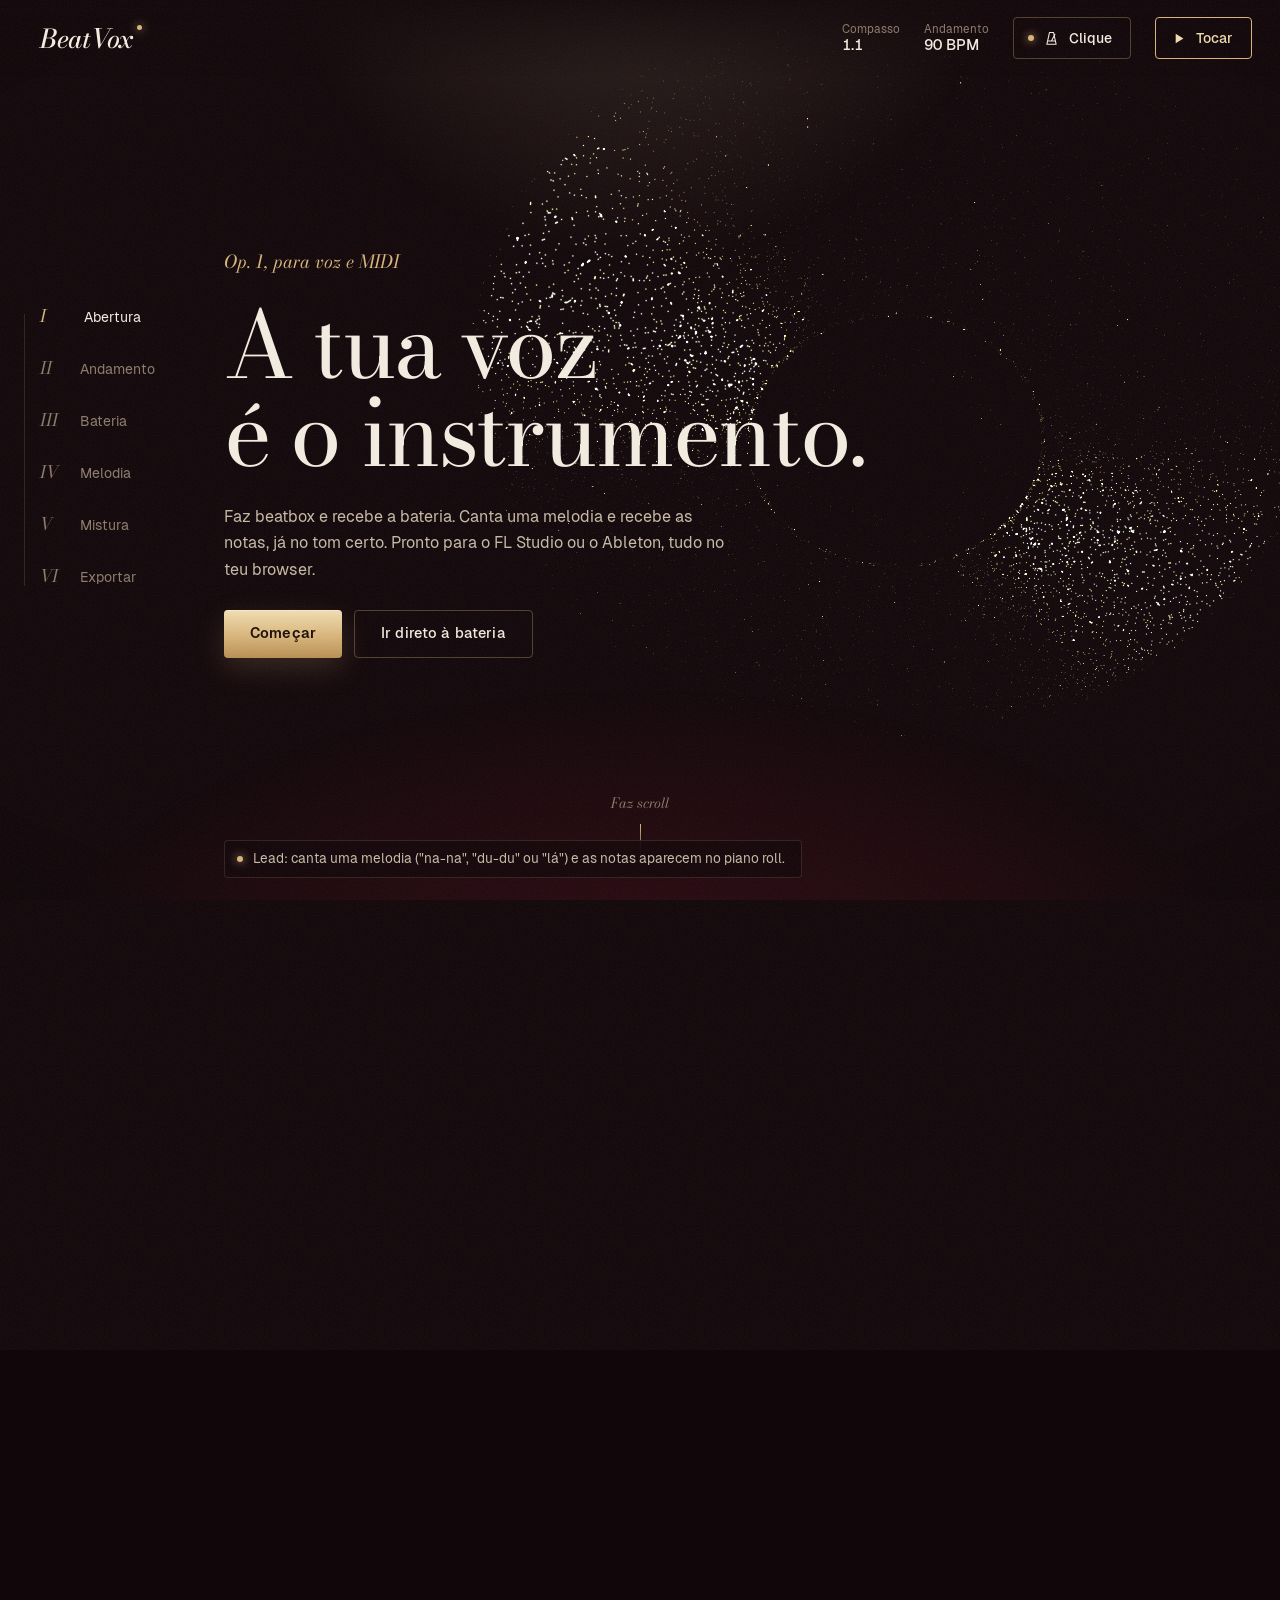
==== commit 8c131703: "Sons: kits de bateria, instrumentos novos e biblioteca com os teus samples Kits sintetizados (movime" ====
--- a/index.html
+++ b/index.html
@@ -725,6 +725,46 @@
   .head .ht { display: none; }
   .scroll-cue { display: none; }
 }
+/* ---------- sons: kit, instrumento e biblioteca ---------- */
+.sound-card { gap: 6px; padding-top: 12px; }
+.sound-card .field .select { width: 64%; }
+.sound-card .lib-btn { align-self: flex-start; padding-left: 0; }
+.lib-own { color: var(--gold); font-weight: 400; }
+#btnLibLead { align-self: flex-start; }
+.mx-sel { grid-column: 2 / 4; width: 100%; }
+.mx-sel select { min-height: 34px; font-size: 13px; }
+.mx-src { display: flex; align-items: center; justify-content: space-between; gap: 10px; padding-top: 4px; font-size: 12.5px; color: var(--ink-3); }
+.mx-src span { min-width: 0; overflow: hidden; text-overflow: ellipsis; white-space: nowrap; }
+.mx-src b { color: var(--ink-2); font-weight: 500; }
+.mx-src .btn.small { min-height: 30px; padding: 0 10px; font-size: 12.5px; flex: 0 0 auto; }
+#libDlg { width: min(700px, calc(100vw - 32px)); }
+.lib-drop { display: flex; flex-direction: column; gap: 10px; padding: 16px 18px; border: 1px dashed var(--line-2); border-radius: var(--r); transition: border-color .2s, background .2s; }
+.lib-drop.over { border-color: var(--gold); background: rgba(216, 181, 122, 0.08); }
+.lib-drop p { margin: 0; font-size: 13.5px; line-height: 1.5; color: var(--ink-2); }
+.lib-drop p b { color: var(--ink); font-weight: 600; }
+.lib-drop .hint { font-size: 12.5px; color: var(--ink-3); }
+.lib-btns { display: flex; flex-wrap: wrap; gap: 8px; }
+.lrow { grid-template-columns: 12px 120px minmax(0, 1fr) auto; padding: 8px 0; }
+.lrow .select { width: 100%; }
+.lrow .select select { min-height: 36px; font-size: 13px; }
+.lib-all[hidden] { display: none; }
+.lib-all summary { cursor: pointer; padding: 6px 0; font-size: 13.5px; color: var(--ink-2); }
+.lib-all summary:hover { color: var(--ink); }
+#libItems { max-height: 260px; overflow-y: auto; }
+.litem { display: grid; grid-template-columns: minmax(0, 1fr) 150px auto auto; gap: 6px; align-items: center; padding: 6px 0; border-top: 1px solid var(--line); }
+.litem .ln { overflow: hidden; text-overflow: ellipsis; white-space: nowrap; font-size: 13px; }
+.litem .select { width: 100%; }
+.litem .select select { min-height: 32px; font-size: 12.5px; }
+.litem .cap { display: inline-flex; align-items: center; justify-content: center; width: 32px; min-height: 32px; padding: 0; border-radius: var(--r); border: 1px solid var(--line-2); background: transparent; }
+.litem .cap:hover { border-color: var(--gold); }
+.litem .cap.ghost { border-color: transparent; }
+.litem .cap svg { width: 13px; height: 13px; }
+@media (max-width: 560px) {
+  .lrow { grid-template-columns: 12px minmax(0, 1fr) auto; }
+  .lrow .select { grid-column: 2 / 4; grid-row: 2; }
+  .litem { grid-template-columns: minmax(0, 1fr) auto auto; }
+  .litem .select { grid-column: 1 / 4; grid-row: 2; }
+}
 @media (prefers-reduced-motion: reduce) {
   *, *::before, *::after { animation: none !important; transition: none !important; }
   html { scroll-behavior: auto; }
@@ -873,6 +913,10 @@
           </ul>
           <button id="btnRec" class="rec" title="Gravar (R)"><span class="rec-ring" aria-hidden="true"></span><span class="rec-core" aria-hidden="true"></span><span class="rec-label">Gravar</span></button>
           <button id="btnOpen" class="btn small"><svg><use href="#i-open"/></svg>Abrir áudio</button>
+          <section class="mini sound-card">
+            <div class="field"><label for="kitSel">Kit</label><div class="select"><select id="kitSel"></select></div></div>
+            <button id="btnLib" class="btn small ghost lib-btn"><svg><use href="#i-file"/></svg>Biblioteca de sons<span id="kitHint" class="lib-own"></span></button>
+          </section>
           <section id="trainCard" class="mini">
             <p class="hint" id="trainState">A comparar os teus sons entre si: o mais grave é o bombo, o mais agudo o hi-hat.</p>
             <button id="btnTrain" class="btn small ghost">Treinar com a minha voz</button>
@@ -911,10 +955,8 @@
               <span class="flabel">Oitava</span>
               <div class="stepper"><button data-oct="-1" aria-label="Oitava abaixo">−</button><output id="octOut">0</output><button data-oct="1" aria-label="Oitava acima">+</button></div>
             </div>
-            <div class="field col">
-              <span class="flabel">Som</span>
-              <div class="seg" id="preset"><button data-v="synth">Synth</button><button data-v="pluck">Pluck</button><button data-v="sine">Suave</button></div>
-            </div>
+            <div class="field"><label for="presetSel">Som</label><div class="select"><select id="presetSel"></select></div></div>
+            <button id="btnLibLead" class="btn small ghost">Usar um sample teu</button>
           </section>
           <button class="btn primary next" data-go="4">Seguinte: mistura</button>
         </aside>
@@ -1079,6 +1121,34 @@
     </form>
   </dialog>
 
+  <dialog id="libDlg" aria-labelledby="libTitle">
+    <form method="dialog" class="dlg lib">
+      <header>
+        <h3 id="libTitle">Biblioteca de sons</h3>
+        <button class="icon-btn" value="close" aria-label="Fechar"><svg><use href="#i-x"/></svg></button>
+      </header>
+      <div class="lib-drop" id="libDrop">
+        <p><b>Arrasta para aqui samples ou uma pasta inteira</b> (WAV, MP3, AIFF, OGG, FLAC). Pelo nome (kick, snare, hat, clap, 808…) cada som vai logo para o sítio certo.</p>
+        <div class="lib-btns">
+          <button type="button" class="btn small" id="btnLibFiles">Escolher ficheiros</button>
+          <button type="button" class="btn small ghost" id="btnLibFolder">Escolher pasta</button>
+        </div>
+        <p class="hint" id="libState"></p>
+      </div>
+      <div id="libRows"></div>
+      <details class="lib-all" id="libAll">
+        <summary>Todos os samples (<span id="libCount">0</span>)</summary>
+        <div id="libItems"></div>
+      </details>
+      <footer>
+        <button type="button" class="btn small ghost" id="btnLibClear">Apagar a biblioteca</button>
+        <button class="btn small primary" value="close">Feito</button>
+      </footer>
+    </form>
+  </dialog>
+  <input type="file" id="libIn" accept="audio/*,.wav,.aif,.aiff,.mp3,.m4a,.ogg,.flac" multiple hidden />
+  <input type="file" id="libDirIn" webkitdirectory multiple hidden />
+
   <dialog id="calDlg">
     <form method="dialog" class="dlg">
       <header>
@@ -2106,7 +2176,7 @@
   }
 
   /**
-   * @param {{drums?:Array, lead?:Array, leadAuto?:object, bpm:number, stepsPerBeat:number, totalSteps:number}} o
+   * @param {{drums?:Array, lead?:Array, leadAuto?:object, leadProgram?:number, bpm:number, stepsPerBeat:number, totalSteps:number}} o
    * @returns {Uint8Array}
    */
   function build(o) {
@@ -2114,7 +2184,9 @@
     const endT = Math.round(o.totalSteps * stepTicks);
     const parts = [];
     if (o.drums) parts.push(['BeatVox Bateria', drumEvents(o.drums, stepTicks)]);
-    if (o.lead) parts.push(['BeatVox Lead', leadEvents(o.lead, stepTicks).concat(o.leadAuto ? autoEvents(o.leadAuto, stepTicks) : [])]);
+    // programa General MIDI do instrumento escolhido (num DAW podes trocar à vontade)
+    const prog = o.leadProgram != null ? [{ t: 0, order: -20, data: [0xc0, o.leadProgram & 127] }] : [];
+    if (o.lead) parts.push(['BeatVox Lead', prog.concat(leadEvents(o.lead, stepTicks), o.leadAuto ? autoEvents(o.leadAuto, stepTicks) : [])]);
     if (o.bass) parts.push(['BeatVox 808', leadEvents(o.bass, stepTicks, 1)]);
     let tracks;
     if (parts.length === 1) {
@@ -2685,6 +2757,634 @@
 
 </script>
   <script>
+/* BeatVox — sons.
+   - Kits de bateria sintetizados (BeatVox, 808, 909, Trap, Acústico, Lo-fi) e instrumentos para a melodia.
+   - Sampler: os teus samples (bombo, tarola, palmas, hi-hats, 808, melodia), afinados e com decaimento.
+   - Biblioteca: os samples que importas ficam guardados neste browser (IndexedDB) e são arrumados pelo nome.
+   Tudo é gerado no browser: funciona sem internet e o WAV sai com os mesmos sons. */
+(function (g) {
+  const BV = (g.BV = g.BV || {});
+
+  const KITS = [
+    { id: 'beatvox', nome: 'BeatVox', dica: 'O kit original: limpo e equilibrado.' },
+    { id: '808', nome: '808', dica: 'Bombo redondo e longo, hi-hats metálicos, palmas clássicas.' },
+    { id: '909', nome: '909', dica: 'Bombo seco com estalo e tarola brilhante: house e techno.' },
+    { id: 'trap', nome: 'Trap', dica: 'Bombo 808 saturado, hi-hats curtíssimos, tarola com palmas.' },
+    { id: 'acoustic', nome: 'Acústico', dica: 'Pele, bordão e pratos: bateria de verdade.' },
+    { id: 'lofi', nome: 'Lo-fi', dica: 'Abafado e saturado, como de cassete.' },
+  ];
+  /** instrumentos da melodia; gm = programa General MIDI (0-127) que vai no MIDI */
+  const LEADS = [
+    { id: 'synth', nome: 'Synth', gm: 81 },
+    { id: 'pluck', nome: 'Pluck', gm: 45 },
+    { id: 'sine', nome: 'Suave', gm: 79 },
+    { id: 'epiano', nome: 'Piano elétrico', gm: 4 },
+    { id: 'bell', nome: 'Sinos', gm: 10 },
+    { id: 'organ', nome: 'Órgão', gm: 16 },
+    { id: 'pad', nome: 'Pad', gm: 89 },
+    { id: 'supersaw', nome: 'Supersaw', gm: 81 },
+    { id: 'strings', nome: 'Cordas', gm: 48 },
+    { id: 'flute', nome: 'Flauta', gm: 73 },
+    { id: 'bass', nome: 'Baixo', gm: 38 },
+    { id: 'chip', nome: 'Chiptune', gm: 80 },
+    { id: 'sample', nome: 'O teu sample', gm: null },
+  ];
+
+  // ---------- peças comuns ----------
+  const exp0 = 0.0001;
+  function env(param, t, peak, attack, end) {
+    param.setValueAtTime(exp0, t);
+    param.exponentialRampToValueAtTime(peak, t + attack);
+    param.exponentialRampToValueAtTime(exp0, Math.max(t + attack + 0.002, end));
+  }
+  function osc(c, type, f, t, stop) {
+    const o = c.createOscillator();
+    o.type = type; o.frequency.setValueAtTime(f, t);
+    o.start(t); o.stop(stop);
+    return o;
+  }
+  function filt(c, type, f, q) {
+    const b = c.createBiquadFilter();
+    b.type = type; b.frequency.value = Math.min(20000, f); if (q != null) b.Q.value = q;
+    return b;
+  }
+  const curves = {};
+  function shaper(c, k) {
+    const s = c.createWaveShaper();
+    if (!curves[k]) {
+      const n = 1024, cv = new Float32Array(n);
+      for (let i = 0; i < n; i++) { const x = (i / (n - 1)) * 2 - 1; cv[i] = Math.tanh(k * x) / Math.tanh(k); }
+      curves[k] = cv;
+    }
+    s.curve = curves[k];
+    return s;
+  }
+  function gainNode(c, v = 1) { const n = c.createGain(); n.gain.value = v; return n; }
+  /** palmas: rajadas de ruído filtrado e uma cauda */
+  function clapCore(e, t, out, f, q, tail, peak = 0.9) {
+    const c = e.ctx, bp = filt(c, 'bandpass', f, q), ng = c.createGain();
+    bp.connect(ng).connect(out);
+    ng.gain.setValueAtTime(exp0, t);
+    [0, 0.011, 0.022, 0.033].forEach((d) => { ng.gain.setValueAtTime(peak, t + d); ng.gain.exponentialRampToValueAtTime(peak * 0.12, t + d + 0.009); });
+    ng.gain.setValueAtTime(peak * 0.75, t + 0.034);
+    ng.gain.exponentialRampToValueAtTime(exp0, t + 0.034 + tail);
+    e.noiseSrc(t, 0.05 + tail).connect(bp);
+  }
+  /** hi-hat metálico (6 ondas quadradas em razões não harmónicas, como na 808) */
+  function metal(e, t, dur, tone, out, peak) {
+    const c = e.ctx, sum = gainNode(c, 0.3), bp = filt(c, 'bandpass', 10000 * tone, 0.7), hp = filt(c, 'highpass', 7000 * tone), gn = c.createGain();
+    env(gn.gain, t, peak, 0.001, t + dur);
+    sum.connect(bp).connect(hp).connect(gn).connect(out);
+    for (const r of [2, 3, 4.16, 5.43, 6.79, 8.21]) osc(c, 'square', 40 * r * tone, t, t + dur + 0.02).connect(sum);
+  }
+  function noiseHit(e, t, out, type, f, q, peak, dur, attack = 0.001) {
+    const c = e.ctx, n = e.noiseSrc(t, dur + 0.03), fl = filt(c, type, f, q), gn = c.createGain();
+    env(gn.gain, t, peak, attack, t + dur);
+    n.connect(fl).connect(gn).connect(out);
+  }
+  function sweep(c, t, f0, f1, time, type = 'sine') {
+    const o = c.createOscillator();
+    o.type = type;
+    o.frequency.setValueAtTime(f0, t);
+    o.frequency.exponentialRampToValueAtTime(f1, t + time);
+    return o;
+  }
+
+  // ---------- kits ----------
+  const DRUM = {
+    /** o kit original (o mesmo som de sempre) */
+    beatvox(e, id, t, out, P) {
+      const c = e.ctx, tn = P.tune || 0, dk = P.decay || 1, tone = P.tone || 1;
+      if (id === 'kick') {
+        const o = c.createOscillator(), gn = c.createGain();
+        const kt = Math.pow(2, tn / 12);
+        o.frequency.setValueAtTime(160 * kt, t);
+        o.frequency.exponentialRampToValueAtTime(48 * kt, t + 0.12);
+        gn.gain.setValueAtTime(1, t);
+        gn.gain.exponentialRampToValueAtTime(0.001, t + 0.45 * dk);
+        o.connect(gn).connect(out);
+        o.start(t); o.stop(t + 0.5 * dk + 0.02);
+        const n = e.noiseSrc(t, 0.01), ng = c.createGain(), lp = c.createBiquadFilter();
+        lp.type = 'lowpass'; lp.frequency.value = 3000;
+        ng.gain.setValueAtTime(0.3, t); ng.gain.exponentialRampToValueAtTime(0.001, t + 0.01);
+        n.connect(lp).connect(ng).connect(out);
+      } else if (id === 'snare') {
+        const n = e.noiseSrc(t, 0.25 * dk + 0.05), ng = c.createGain(), hp = c.createBiquadFilter();
+        hp.type = 'highpass'; hp.frequency.value = 1200 * tone;
+        ng.gain.setValueAtTime(0.7, t); ng.gain.exponentialRampToValueAtTime(0.001, t + 0.2 * dk);
+        n.connect(hp).connect(ng).connect(out);
+        const o = c.createOscillator(), og = c.createGain();
+        o.type = 'triangle'; o.frequency.setValueAtTime(220 * tone, t); o.frequency.exponentialRampToValueAtTime(160 * tone, t + 0.08);
+        og.gain.setValueAtTime(0.6, t); og.gain.exponentialRampToValueAtTime(0.001, t + 0.1 * dk);
+        o.connect(og).connect(out); o.start(t); o.stop(t + 0.1 * dk + 0.02);
+      } else if (id === 'clap') {
+        const bp = c.createBiquadFilter(), ng = c.createGain();
+        bp.type = 'bandpass'; bp.frequency.value = 1400 * tone; bp.Q.value = 0.8;
+        bp.connect(ng).connect(out);
+        ng.gain.setValueAtTime(0.0001, t);
+        [0, 0.012, 0.024].forEach((d) => {
+          ng.gain.setValueAtTime(0.9, t + d);
+          ng.gain.exponentialRampToValueAtTime(0.1, t + d + 0.01);
+        });
+        ng.gain.setValueAtTime(0.6, t + 0.034);
+        ng.gain.exponentialRampToValueAtTime(0.001, t + 0.034 + 0.19 * dk);
+        e.noiseSrc(t, 0.06 + 0.2 * dk).connect(bp);
+      } else if (id === 'hat' || id === 'openhat') {
+        const dur = (id === 'hat' ? 0.05 : 0.32) * dk;
+        const n = e.noiseSrc(t, dur + 0.02), hp = c.createBiquadFilter(), ng = c.createGain();
+        hp.type = 'highpass'; hp.frequency.value = Math.min(16000, 7000 * tone);
+        ng.gain.setValueAtTime(0.45, t); ng.gain.exponentialRampToValueAtTime(0.001, t + dur);
+        n.connect(hp).connect(ng).connect(out);
+      }
+    },
+    '808'(e, id, t, out, P) {
+      const c = e.ctx, kt = Math.pow(2, (P.tune || 0) / 12), dk = P.decay || 1, tone = P.tone || 1;
+      if (id === 'kick') {
+        const f = 49 * kt, o = sweep(c, t, f * 2.6, f, 0.07), gn = c.createGain();
+        env(gn.gain, t, 1, 0.003, t + 1.0 * dk);
+        o.connect(gn).connect(out); o.start(t); o.stop(t + 1.0 * dk + 0.05);
+        const k = osc(c, 'triangle', 1200, t, t + 0.01), kg = c.createGain();
+        env(kg.gain, t, 0.15, 0.0005, t + 0.006); k.connect(kg).connect(out);
+      } else if (id === 'snare') {
+        [[238, 0.5], [476, 0.25]].forEach(([f, p]) => { const o = osc(c, 'triangle', f * tone, t, t + 0.2 * dk + 0.05), og = c.createGain(); env(og.gain, t, p, 0.002, t + 0.15 * dk); o.connect(og).connect(out); });
+        noiseHit(e, t, out, 'highpass', 1800 * tone, null, 0.6, 0.2 * dk);
+      } else if (id === 'clap') clapCore(e, t, out, 1100 * tone, 1.1, 0.3 * dk);
+      else if (id === 'hat') metal(e, t, 0.06 * dk, tone, out, 1.5);
+      else if (id === 'openhat') metal(e, t, 0.45 * dk, tone, out, 1.4);
+    },
+    '909'(e, id, t, out, P) {
+      const c = e.ctx, kt = Math.pow(2, (P.tune || 0) / 12), dk = P.decay || 1, tone = P.tone || 1;
+      if (id === 'kick') {
+        const f = 52 * kt, o = sweep(c, t, 230 * kt, f, 0.035), gn = c.createGain(), sh = shaper(c, 2.2);
+        env(gn.gain, t, 0.95, 0.002, t + 0.55 * dk);
+        o.connect(gn).connect(sh).connect(out); o.start(t); o.stop(t + 0.55 * dk + 0.05);
+        noiseHit(e, t, out, 'lowpass', 7000, null, 0.45, 0.006);
+      } else if (id === 'snare') {
+        [[185, 0.45], [330, 0.3]].forEach(([f, p]) => { const o = osc(c, 'triangle', f * tone, t, t + 0.12 * dk + 0.05), og = c.createGain(); env(og.gain, t, p, 0.001, t + 0.09 * dk); o.connect(og).connect(out); });
+        noiseHit(e, t, out, 'highpass', 900 * tone, null, 0.75, 0.28 * dk);
+      } else if (id === 'clap') clapCore(e, t, out, 1500 * tone, 1.6, 0.22 * dk);
+      else if (id === 'hat' || id === 'openhat') {
+        const dur = (id === 'hat' ? 0.07 : 0.45) * dk;
+        noiseHit(e, t, out, 'highpass', 7500 * tone, null, 0.45, dur);
+        metal(e, t, dur, tone, out, 0.35);
+      }
+    },
+    trap(e, id, t, out, P) {
+      const c = e.ctx, kt = Math.pow(2, (P.tune || 0) / 12), dk = P.decay || 1, tone = P.tone || 1;
+      if (id === 'kick') {
+        const f = 44 * kt, o = sweep(c, t, f * 1.8, f, 0.09), gn = c.createGain(), sh = shaper(c, 3), post = gainNode(c, 1.1);
+        env(gn.gain, t, 1, 0.003, t + 1.6 * dk);
+        o.connect(gn).connect(sh).connect(post).connect(out); o.start(t); o.stop(t + 1.6 * dk + 0.05);
+        noiseHit(e, t, out, 'bandpass', 2500, 0.8, 0.35, 0.008);
+      } else if (id === 'snare') {
+        noiseHit(e, t, out, 'highpass', 1500 * tone, null, 0.8, 0.22 * dk);
+        clapCore(e, t, out, 1700 * tone, 1.2, 0.18 * dk, 0.95);
+        const o = osc(c, 'triangle', 200 * tone, t, t + 0.1), og = c.createGain();
+        env(og.gain, t, 0.55, 0.001, t + 0.06); o.connect(og).connect(out);
+      } else if (id === 'clap') clapCore(e, t, out, 1250 * tone, 1, 0.35 * dk);
+      else if (id === 'hat') metal(e, t, 0.035 * dk, tone * 1.1, out, 1.6);
+      else if (id === 'openhat') metal(e, t, 0.3 * dk, tone * 1.1, out, 1.4);
+    },
+    acoustic(e, id, t, out, P) {
+      const c = e.ctx, kt = Math.pow(2, (P.tune || 0) / 12), dk = P.decay || 1, tone = P.tone || 1;
+      if (id === 'kick') {
+        const o = sweep(c, t, 110 * kt, 58 * kt, 0.05), gn = c.createGain();
+        env(gn.gain, t, 0.95, 0.002, t + 0.38 * dk);
+        o.connect(gn).connect(out); o.start(t); o.stop(t + 0.38 * dk + 0.05);
+        noiseHit(e, t, out, 'lowpass', 400, 0.7, 0.6, 0.07);
+        noiseHit(e, t, out, 'bandpass', 3000, 0.8, 0.3, 0.005);
+      } else if (id === 'snare') {
+        const o = sweep(c, t, 195 * tone, 170 * tone, 0.05, 'triangle'), og = c.createGain();
+        env(og.gain, t, 0.5, 0.001, t + 0.11 * dk); o.connect(og).connect(out); o.start(t); o.stop(t + 0.11 * dk + 0.05);
+        noiseHit(e, t, out, 'bandpass', 4000 * tone, 0.5, 0.75, 0.32 * dk);
+        noiseHit(e, t, out, 'highpass', 2000, null, 0.4, 0.015);
+      } else if (id === 'clap') DRUM.beatvox(e, id, t, out, P);
+      else if (id === 'hat' || id === 'openhat') {
+        const dur = (id === 'hat' ? 0.09 : 0.7) * dk;
+        const n = e.noiseSrc(t, dur + 0.03), bp = filt(c, 'bandpass', 9000 * tone, 1.2), hp = filt(c, 'highpass', 6500 * tone), gn = c.createGain();
+        env(gn.gain, t, 0.5, 0.002, t + dur);
+        n.connect(bp).connect(hp).connect(gn).connect(out);
+        metal(e, t, dur, tone * 1.3, out, 0.12);
+      }
+    },
+    lofi(e, id, t, out, P) {
+      // o kit original, mais curto, abafado e saturado (por golpe: não suja o resto da mistura)
+      const hat = id === 'hat' || id === 'openhat';
+      const c = e.ctx, lp = filt(c, 'lowpass', hat ? 6500 : 3800, 0.9), sh = shaper(c, 1.8), post = gainNode(c, { kick: 0.95, snare: 0.85, clap: 0.6, hat: 0.72, openhat: 0.6 }[id] || 0.85);
+      lp.connect(sh).connect(post).connect(out);
+      DRUM.beatvox(e, id, t, lp, { ...P, decay: (P.decay || 1) * 0.85, tone: (P.tone || 1) * 0.8 });
+    },
+  };
+
+  /** toca um sample (com afinação = velocidade e decaimento = fade antes do fim) */
+  function playSample(c, buf, t, out, { rate = 1, decay = 1, gain = 1, detuneSrc = null, end = null, release = 0.06 } = {}) {
+    const s = c.createBufferSource(), gn = c.createGain();
+    s.buffer = buf; s.playbackRate.value = rate;
+    if (detuneSrc && s.detune) detuneSrc.connect(s.detune);
+    const len = buf.duration / rate;
+    let stop = t + len;
+    gn.gain.setValueAtTime(gain, t);
+    if (decay < 0.999) {
+      const e1 = t + len * decay;
+      gn.gain.setValueAtTime(gain, t + len * decay * 0.4);
+      gn.gain.exponentialRampToValueAtTime(exp0, e1);
+      stop = e1 + 0.01;
+    }
+    if (end != null && end < stop) {
+      gn.gain.setTargetAtTime(exp0, end, release);
+      stop = Math.min(stop, end + release * 6);
+    }
+    s.connect(gn).connect(out);
+    s.start(t); s.stop(stop);
+  }
+
+  /**
+   * Bateria: sample do slot, se houver, senão o kit.
+   * e = motor (ctx, noiseSrc), S = sons ({ kit, drums: {id: AudioBuffer} }), P = parâmetros do canal (afinação, decaimento, tom)
+   */
+  function drum(e, S, id, t, out, P) {
+    const buf = S && S.drums && S.drums[id];
+    if (buf) {
+      const rate = Math.pow(2, (P.tune || 0) / 12) * (P.tone || 1);
+      return playSample(e.ctx, buf, t, out, { rate, decay: Math.min(1, P.decay || 1) });
+    }
+    (DRUM[S && S.kit] || DRUM.beatvox)(e, id, t, out, P);
+  }
+
+  let pulseWaves = new WeakMap();
+  function pulseWave(c) {
+    let w = pulseWaves.get(c);
+    if (!w) {
+      const N = 40, re = new Float32Array(N), im = new Float32Array(N), d = 0.25;
+      for (let n = 1; n < N; n++) re[n] = (2 / (n * Math.PI)) * Math.sin(n * Math.PI * d);
+      w = c.createPeriodicWave(re, im);
+      pulseWaves.set(c, w);
+    }
+    return w;
+  }
+  function vibrato(c, t, stop, rate, cents, delay, targets) {
+    const l = osc(c, 'sine', rate, t, stop), a = c.createGain();
+    a.gain.setValueAtTime(0, t); a.gain.linearRampToValueAtTime(0, t + delay); a.gain.linearRampToValueAtTime(cents, t + delay + 0.3);
+    l.connect(a);
+    for (const o of targets) a.connect(o.detune);
+  }
+
+  /**
+   * Melodia: um instrumento a tocar uma nota.
+   * o = { pitch, t, dur, vel, preset, out (ganho já ligado ao barramento do lead), bend(o) (liga o pitch bend), sample: {buf, root} }
+   */
+  function lead(c, o) {
+    const { t, out, bend } = o;
+    const f = 440 * Math.pow(2, (o.pitch - 69) / 12);
+    const v = 0.12 + 0.18 * (o.vel / 127);
+    const end = t + Math.max(0.05, o.dur);
+    const G = out.gain;
+    switch (o.preset) {
+      case 'pluck': {
+        const a = bend(c.createOscillator()), lp = c.createBiquadFilter();
+        a.type = 'square'; a.frequency.value = f;
+        lp.type = 'lowpass'; lp.Q.value = 2;
+        lp.frequency.setValueAtTime(Math.min(12000, f * 14), t);
+        lp.frequency.exponentialRampToValueAtTime(Math.max(200, f * 1.5), t + 0.25);
+        const stopAt = Math.min(end + 0.1, t + 0.9);
+        G.setValueAtTime(0.0001, t);
+        G.exponentialRampToValueAtTime(v * 1.1, t + 0.004);
+        G.exponentialRampToValueAtTime(0.0001, stopAt);
+        a.connect(lp).connect(out); a.start(t); a.stop(stopAt + 0.02);
+        return;
+      }
+      case 'sine': {
+        const a = bend(c.createOscillator()), b = bend(c.createOscillator()), g2 = c.createGain();
+        a.type = 'sine'; a.frequency.value = f;
+        b.type = 'triangle'; b.frequency.value = f * 2; g2.gain.value = 0.15;
+        G.setValueAtTime(0.0001, t);
+        G.exponentialRampToValueAtTime(v * 1.3, t + 0.012);
+        G.setValueAtTime(v * 1.3, end);
+        G.exponentialRampToValueAtTime(0.0001, end + 0.12);
+        a.connect(out); b.connect(g2).connect(out);
+        a.start(t); b.start(t); a.stop(end + 0.15); b.stop(end + 0.15);
+        return;
+      }
+      case 'epiano': { // FM: portadora e moduladora 1:1, mais o "tine" agudo no ataque
+        const stop = end + 0.6, car = bend(osc(c, 'sine', f, t, stop)), m1 = bend(osc(c, 'sine', f, t, stop)), m2 = bend(osc(c, 'sine', f * 14, t, t + 0.2));
+        const i1 = c.createGain(), i2 = c.createGain();
+        i1.gain.setValueAtTime(f * 2.2, t); i1.gain.exponentialRampToValueAtTime(f * 0.25, t + 0.8);
+        i2.gain.setValueAtTime(f * 1.2, t); i2.gain.exponentialRampToValueAtTime(f * 0.01, t + 0.12);
+        m1.connect(i1).connect(car.frequency); m2.connect(i2).connect(car.frequency);
+        G.setValueAtTime(0.0001, t); G.exponentialRampToValueAtTime(v * 1.5, t + 0.003);
+        G.setTargetAtTime(v * 0.35, t + 0.003, 0.5); G.setTargetAtTime(0.0001, end, 0.1);
+        car.connect(out);
+        return;
+      }
+      case 'bell': { // FM 1:3,5, toca até ao fim mesmo com notas curtas
+        const stop = t + Math.max(2.6, o.dur + 0.8), car = bend(osc(c, 'sine', f, t, stop)), m = bend(osc(c, 'sine', f * 3.5, t, stop)), i = c.createGain();
+        i.gain.setValueAtTime(f * 4, t); i.gain.exponentialRampToValueAtTime(f * 0.2, t + 1.4);
+        m.connect(i).connect(car.frequency);
+        G.setValueAtTime(0.0001, t); G.exponentialRampToValueAtTime(v * 1.3, t + 0.002); G.setTargetAtTime(0.0001, t + 0.002, 0.55);
+        car.connect(out);
+        return;
+      }
+      case 'organ': { // tubos (registos) somados, com percussão no 3.º harmónico
+        const stop = end + 0.1;
+        [[0.5, 0.35], [1, 0.6], [2, 0.45], [3, 0.2], [4, 0.18]].forEach(([r, a]) => { const x = bend(osc(c, 'sine', f * r, t, stop)); x.connect(gainNode(c, a)).connect(out); });
+        const p = bend(osc(c, 'sine', f * 3, t, t + 0.3)), pg = c.createGain();
+        env(pg.gain, t, 0.4, 0.002, t + 0.25); p.connect(pg).connect(out);
+        G.setValueAtTime(0.0001, t); G.exponentialRampToValueAtTime(v * 1.1, t + 0.008);
+        G.setValueAtTime(v * 1.1, end); G.exponentialRampToValueAtTime(0.0001, end + 0.06);
+        return;
+      }
+      case 'pad': {
+        const stop = end + 1.3, lp = filt(c, 'lowpass', Math.min(4000, f * 6), 0.7);
+        lp.connect(out);
+        for (const [d, r, a] of [[-12, 1, 0.65], [0, 1, 0.65], [12, 1, 0.65], [0, 0.5, 0.45]]) {
+          const x = bend(osc(c, 'sawtooth', f * r, t, stop)); x.detune.value = d; x.connect(gainNode(c, a)).connect(lp);
+        }
+        G.setValueAtTime(0.0001, t); G.linearRampToValueAtTime(v * 0.8, t + 0.35);
+        G.setValueAtTime(v * 0.8, end); G.setTargetAtTime(0.0001, end, 0.3);
+        return;
+      }
+      case 'supersaw': {
+        const stop = end + 0.3, lp = filt(c, 'lowpass', 7000, 0.5);
+        lp.connect(out);
+        for (const d of [-28, -17, -8, 0, 8, 17, 28]) { const x = bend(osc(c, 'sawtooth', f, t, stop)); x.detune.value = d; x.connect(gainNode(c, 0.55)).connect(lp); }
+        G.setValueAtTime(0.0001, t); G.exponentialRampToValueAtTime(v, t + 0.008);
+        G.setValueAtTime(v * 0.85, end); G.setTargetAtTime(0.0001, end, 0.06);
+        return;
+      }
+      case 'strings': {
+        const stop = end + 0.9, lp = filt(c, 'lowpass', 3200, 0.6), xs = [];
+        lp.connect(out);
+        for (const d of [-7, 7]) { const x = bend(osc(c, 'sawtooth', f, t, stop)); x.detune.value = d; x.connect(gainNode(c, 1)).connect(lp); xs.push(x); }
+        vibrato(c, t, stop, 5.5, 9, 0.25, xs);
+        G.setValueAtTime(0.0001, t); G.linearRampToValueAtTime(v * 0.9, t + 0.15);
+        G.setValueAtTime(v * 0.9, end); G.setTargetAtTime(0.0001, end, 0.18);
+        return;
+      }
+      case 'flute': {
+        const stop = end + 0.3, a = bend(osc(c, 'sine', f, t, stop)), b = bend(osc(c, 'sine', f * 2, t, stop));
+        a.connect(out); b.connect(gainNode(c, 0.12)).connect(out);
+        const n = c.createBufferSource(); n.buffer = o.noise; n.loop = true; n.start(t); n.stop(stop);
+        const bp = filt(c, 'bandpass', Math.min(12000, f * 2), 2), ng = c.createGain();
+        ng.gain.setValueAtTime(0.0001, t); ng.gain.exponentialRampToValueAtTime(0.09, t + 0.04); ng.gain.setTargetAtTime(0.03, t + 0.04, 0.1);
+        n.connect(bp).connect(ng).connect(out);
+        vibrato(c, t, stop, 5, 10, 0.2, [a, b]);
+        G.setValueAtTime(0.0001, t); G.exponentialRampToValueAtTime(v * 1.2, t + 0.05);
+        G.setValueAtTime(v * 1.2, end); G.setTargetAtTime(0.0001, end, 0.04);
+        return;
+      }
+      case 'bass': {
+        const stop = end + 0.2, a = bend(osc(c, 'sawtooth', f, t, stop)), s = bend(osc(c, 'sine', f / 2, t, stop)), lp = c.createBiquadFilter();
+        lp.type = 'lowpass'; lp.Q.value = 5;
+        lp.frequency.setValueAtTime(Math.min(12000, f * 10), t); lp.frequency.exponentialRampToValueAtTime(Math.max(120, f * 2.2), t + 0.18);
+        a.connect(lp).connect(out); s.connect(gainNode(c, 0.6)).connect(out);
+        G.setValueAtTime(0.0001, t); G.exponentialRampToValueAtTime(v * 1.3, t + 0.004);
+        G.setValueAtTime(v * 1.1, end); G.setTargetAtTime(0.0001, end, 0.03);
+        return;
+      }
+      case 'chip': {
+        const stop = end + 0.15, a = bend(c.createOscillator());
+        a.setPeriodicWave(pulseWave(c)); a.frequency.value = f; a.start(t); a.stop(stop);
+        a.connect(out);
+        G.setValueAtTime(0.0001, t); G.exponentialRampToValueAtTime(v * 1.8, t + 0.002);
+        G.setTargetAtTime(v * 1.2, t + 0.002, 0.05); G.setTargetAtTime(0.0001, end, 0.015);
+        return;
+      }
+      case 'sample': {
+        if (o.sample && o.sample.buf) {
+          G.value = 1;
+          playSample(c, o.sample.buf, t, out, { rate: Math.pow(2, (o.pitch - o.sample.root) / 12), gain: v * 2.6, detuneSrc: o.bendSrc, end, release: 0.08 });
+          return;
+        }
+      } // sem sample: cai no synth
+      // falls through
+      default: {
+        const lp = c.createBiquadFilter();
+        lp.type = 'lowpass'; lp.Q.value = 4;
+        lp.frequency.setValueAtTime(f * 2, t);
+        lp.frequency.exponentialRampToValueAtTime(Math.min(9000, f * 9), t + 0.03);
+        lp.frequency.exponentialRampToValueAtTime(Math.min(5000, f * 4), t + 0.3);
+        G.setValueAtTime(0.0001, t);
+        G.exponentialRampToValueAtTime(v, t + 0.006);
+        G.setValueAtTime(v * 0.8, end);
+        G.exponentialRampToValueAtTime(0.0001, end + 0.09);
+        lp.connect(out);
+        [-7, 7].forEach((cents) => {
+          const x = bend(c.createOscillator());
+          x.type = 'sawtooth'; x.frequency.value = f; x.detune.value = cents;
+          x.connect(lp); x.start(t); x.stop(end + 0.12);
+        });
+      }
+    }
+  }
+
+  // ---------- biblioteca: os teus samples ----------
+  /** lugares onde um sample pode entrar (as peças de bateria, o 808 e a melodia) */
+  const SLOTS = ['kick', 'snare', 'clap', 'hat', 'openhat', 'bass', 'lead'];
+  const MELODIC = new Set(['bass', 'lead']);
+  const b = '(^|[^a-z0-9])', e_ = '([^a-z0-9]|$)';
+  const GUESS = [
+    ['openhat', new RegExp(`open|${b}oh${e_}|${b}o[-_ ]?hh|hh[-_ ]?o${e_}|aberto|crash|ride|cymbal`)],
+    ['hat', new RegExp(`hat|${b}hh${e_}|${b}ch${e_}|closed|chimbal|shaker|tamb`)],
+    ['clap', /clap|palma|snap/],
+    ['snare', new RegExp(`snare|${b}(sd|sn|snr)${e_}|tarola|${b}rim`)],
+    ['kick', new RegExp(`kick|${b}(bd|kk|kck)${e_}|bombo|bass ?drum`)],
+    ['bass', new RegExp(`808|${b}sub${e_}|bass|baixo|reese`)],
+    ['lead', /lead|synth|piano|keys|pluck|bell|pad|guitar|guitarra|vocal|vox|chord|melod|flute|string|brass|horn/],
+  ];
+  /** adivinha o lugar pelo nome do ficheiro (ou, se não der, pela pasta onde está) */
+  function guess(name, path = '') {
+    const norm = (s) => String(s || '').normalize('NFD').replace(/[̀-ͯ]/g, '').toLowerCase().replace(/\.[a-z0-9]{2,4}$/, '');
+    const parts = norm(path).split('/').filter(Boolean);
+    for (const s of [norm(name), parts.length > 1 ? parts[parts.length - 2] : '']) {
+      if (!s) continue;
+      for (const [cat, rx] of GUESS) if (rx.test(s)) return cat;
+    }
+    return 'other';
+  }
+  const PC = { c: 0, d: 2, e: 4, f: 5, g: 7, a: 9, b: 11 };
+  /** nota no nome do ficheiro ("808 C#1.wav", "Bass (F).wav") → { pc, oct } */
+  function nameNote(name) {
+    const s = String(name).replace(/\.[a-z0-9]{2,4}$/i, '');
+    const m = s.match(/(?:^|[^a-z0-9])([a-g])(#|♯|s|b|♭)?(-?[0-8])?(?=[^a-z0-9]|$)/i);
+    if (!m) return null;
+    let pc = PC[m[1].toLowerCase()];
+    if (m[2] && /[#♯s]/.test(m[2])) pc += 1; else if (m[2]) pc -= 1;
+    return { pc: (pc + 12) % 12, oct: m[3] != null ? +m[3] : null };
+  }
+  function mono(buf) {
+    const x = buf.getChannelData(0), y = buf.numberOfChannels > 1 ? buf.getChannelData(1) : null;
+    if (!y) return x;
+    const m = new Float32Array(x.length);
+    for (let i = 0; i < x.length; i++) m[i] = (x[i] + y[i]) / 2;
+    return m;
+  }
+  /** a nota em que o sample está gravado (MIDI): nome do ficheiro + o que se ouve */
+  function detectRoot(buf, cat, name) {
+    const nn = nameNote(name);
+    let det = null;
+    try {
+      const x = mono(buf), sr = buf.sampleRate;
+      if (cat === 'bass') { // 808 e sub: o pico mais forte entre 25 e 250 Hz, depois do ataque
+        const n = 8192, st = Math.min(Math.round(0.04 * sr), Math.max(0, x.length - n));
+        if (x.length >= 2048 && BV.dsp && BV.dsp.magSpectrum) {
+          const mag = BV.dsp.magSpectrum(x, st, Math.min(n, x.length - st), n), hz = sr / n;
+          let bi = 0;
+          for (let k = Math.ceil(25 / hz); k < Math.min(mag.length - 1, 250 / hz); k++) if (mag[k] > mag[bi]) bi = k;
+          if (bi > 0) {
+            const a = mag[bi - 1], b0 = mag[bi], c0 = mag[bi + 1], p = 0.5 * (a - c0) / (a - 2 * b0 + c0 || 1);
+            det = 69 + 12 * Math.log2(((bi + p) * hz) / 440);
+          }
+        }
+      } else if (BV.pitch && BV.pitch.track) {
+        const fr = BV.pitch.track(x.length > sr * 3 ? x.subarray(0, sr * 3) : x, sr).frames.filter((f) => f.midi != null && f.conf > 0.6).map((f) => f.midi).sort((p, q) => p - q);
+        if (fr.length >= 3) det = fr[Math.floor(fr.length / 2)];
+      }
+    } catch (err) { det = null; }
+    if (nn && det != null) { let m = nn.pc + 12 * Math.round((det - nn.pc) / 12); return m; }
+    if (nn && nn.oct != null) return 12 * (nn.oct + 1) + nn.pc;
+    if (det != null && isFinite(det)) return Math.round(det);
+    if (nn) return (cat === 'bass' ? 24 : 60) + nn.pc;
+    return cat === 'bass' ? 36 : 60;
+  }
+
+  // IndexedDB: os samples ficam guardados neste browser
+  let dbp = null;
+  function db() {
+    if (!dbp) dbp = new Promise((res, rej) => {
+      if (!g.indexedDB) { rej(new Error('IndexedDB indisponível')); return; }
+      const r = g.indexedDB.open('beatvox', 1);
+      r.onupgradeneeded = () => { if (!r.result.objectStoreNames.contains('samples')) r.result.createObjectStore('samples', { keyPath: 'id' }); };
+      r.onsuccess = () => res(r.result);
+      r.onerror = () => rej(r.error);
+    });
+    return dbp;
+  }
+  async function idb(mode, fn) {
+    const d = await db();
+    return new Promise((res, rej) => {
+      const t = d.transaction('samples', mode), req = fn(t.objectStore('samples'));
+      t.oncomplete = () => res(req && 'result' in req ? req.result : undefined);
+      t.onerror = () => rej(t.error);
+      t.onabort = () => rej(t.error);
+    });
+  }
+  async function decode(ab) {
+    const OAC = g.OfflineAudioContext || g.webkitOfflineAudioContext;
+    const c = new OAC(2, 1, 44100);
+    const buf = await new Promise((res, rej) => { const p = c.decodeAudioData(ab.slice(0), res, rej); if (p && p.catch) p.catch(rej); });
+    // no máximo 20 s; pico a 0,9 (samples gravados baixo ou alto soam ao mesmo nível)
+    const max = Math.min(buf.length, Math.round(buf.sampleRate * 20));
+    let pk = 0;
+    for (let ch = 0; ch < buf.numberOfChannels; ch++) { const x = buf.getChannelData(ch); for (let i = 0; i < max; i++) pk = Math.max(pk, Math.abs(x[i])); }
+    if (pk < 1e-5) throw new Error('sample em silêncio');
+    const out = c.createBuffer(buf.numberOfChannels, max, buf.sampleRate), k = 0.9 / pk;
+    for (let ch = 0; ch < buf.numberOfChannels; ch++) { const x = buf.getChannelData(ch), y = out.getChannelData(ch); for (let i = 0; i < max; i++) y[i] = x[i] * k; }
+    return out;
+  }
+  const AUDIO_EXT = /\.(wav|wave|aif|aiff|mp3|m4a|aac|ogg|oga|opus|flac|webm)$/i;
+
+  const library = {
+    items: [],        // { id, name, path, cat, root, buf }
+    stored: true,     // false se o browser não deixar guardar (fica só nesta sessão)
+    ready: null,
+    onChange: null,
+    get(id) { return this.items.find((x) => x.id === id) || null; },
+    byName(name) { return this.items.find((x) => x.name === name) || null; },
+    /** carrega o que ficou guardado da última vez */
+    init() {
+      if (!this.ready) this.ready = (async () => {
+        let rows = [];
+        try { rows = (await idb('readonly', (s) => s.getAll())) || []; } catch (err) { this.stored = false; return; }
+        rows.sort((a, b2) => (a.added || 0) - (b2.added || 0));
+        for (const r of rows) {
+          try { this.items.push({ id: r.id, name: r.name, path: r.path || '', cat: r.cat, root: r.root, buf: await decode(r.data) }); }
+          catch (err) { /* ficheiro que deixou de ser lido: fica de fora */ }
+        }
+        if (this.onChange) this.onChange();
+      })();
+      return this.ready;
+    },
+    /**
+     * Importa ficheiros de áudio ({ file, path }). Devolve { added, skipped }.
+     * onProgress(i, n) vai sendo chamado.
+     */
+    async add(entries, onProgress) {
+      await this.init();
+      const added = [], skipped = [];
+      const list = entries.filter((x) => AUDIO_EXT.test(x.file.name) || /^audio\//.test(x.file.type)).slice(0, 300);
+      skipped.push(...entries.filter((x) => !list.includes(x)).map((x) => x.file.name));
+      for (let i = 0; i < list.length; i++) {
+        const { file, path } = list[i];
+        if (onProgress) onProgress(i, list.length);
+        if (file.size > 25 * 1024 * 1024) { skipped.push(file.name); continue; }
+        try {
+          const data = await file.arrayBuffer(), buf = await decode(data);
+          const cat = guess(file.name, path || file.webkitRelativePath || '');
+          const root = MELODIC.has(cat) || cat === 'other' ? detectRoot(buf, cat, file.name) : null;
+          const id = 's' + Date.now().toString(36) + Math.random().toString(36).slice(2, 7);
+          const item = { id, name: file.name, path: path || file.webkitRelativePath || '', cat, root, buf };
+          if (this.stored) {
+            try { await idb('readwrite', (s) => s.put({ id, name: item.name, path: item.path, cat, root, data, added: Date.now() + i })); }
+            catch (err) { this.stored = false; }
+          }
+          this.items.push(item); added.push(item);
+        } catch (err) { skipped.push(file.name); }
+      }
+      if (this.onChange) this.onChange();
+      return { added, skipped };
+    },
+    async update(id, patch) {
+      const it = this.get(id);
+      if (!it) return;
+      Object.assign(it, patch);
+      if (patch.cat && (MELODIC.has(patch.cat) || patch.cat === 'other') && it.root == null) it.root = detectRoot(it.buf, patch.cat, it.name);
+      if (this.stored) {
+        try {
+          const row = await idb('readonly', (s) => s.get(id));
+          if (row) await idb('readwrite', (s) => s.put({ ...row, cat: it.cat, root: it.root }));
+        } catch (err) { /* fica só nesta sessão */ }
+      }
+      if (this.onChange) this.onChange();
+    },
+    async remove(id) {
+      this.items = this.items.filter((x) => x.id !== id);
+      if (this.stored) { try { await idb('readwrite', (s) => s.delete(id)); } catch (err) {} }
+      if (this.onChange) this.onChange();
+    },
+    async clear() {
+      this.items = [];
+      if (this.stored) { try { await idb('readwrite', (s) => s.clear()); } catch (err) {} }
+      if (this.onChange) this.onChange();
+    },
+  };
+
+  /** lê ficheiros e pastas largados (arrastar e largar) → [{ file, path }] */
+  async function fromDrop(dt) {
+    const out = [], items = [...(dt.items || [])];
+    const walk = async (entry, path) => {
+      if (!entry) return;
+      if (entry.isFile) { const f = await new Promise((res, rej) => entry.file(res, rej)); out.push({ file: f, path: path + f.name }); }
+      else if (entry.isDirectory) {
+        const reader = entry.createReader();
+        let batch;
+        do {
+          batch = await new Promise((res, rej) => reader.readEntries(res, rej));
+          for (const ch of batch) await walk(ch, path + entry.name + '/');
+        } while (batch.length && out.length < 2000);
+      }
+    };
+    if (items.length && items[0].webkitGetAsEntry) {
+      const entries = items.map((it) => it.webkitGetAsEntry());
+      for (const en of entries) await walk(en, '');
+    } else for (const f of dt.files || []) out.push({ file: f, path: f.name });
+    return out;
+  }
+
+  BV.sounds = { KITS, LEADS, SLOTS, drum, lead, playSample, guess, nameNote, detectRoot, library, fromDrop };
+})(typeof window !== 'undefined' ? window : globalThis);
+
+</script>
+  <script>
 /* BeatVox — motor de áudio: microfone, gravação com metrónomo, calibração,
    sintetizador de bateria e reprodução em loop. */
 (function (g) {
@@ -2871,6 +3571,12 @@
     /** 808: seno grave com "punch" de altura no ataque, decaimento longo e saturação no canal */
     playBass(pitch, t, dur, vel = 100) {
       const c = this.ctx, P = this.mixP('bass');
+      const smp = this.sounds && this.sounds.bass;
+      if (smp && smp.buf && BV.sounds) { // o teu 808: afinado para a nota, cortado no fim (com o decaimento do canal)
+        const end = t + Math.max(0.12, dur) * Math.min(1.5, (P.decay || 0.8) / 0.8);
+        BV.sounds.playSample(c, smp.buf, t, this.stripIn('bass'), { rate: Math.pow(2, (pitch + (P.tune || 0) - smp.root) / 12), gain: 0.85 * Math.max(0.1, vel / 127), end, release: 0.05 });
+        return;
+      }
       const f = 440 * Math.pow(2, (pitch + (P.tune || 0) - 69) / 12);
       const v = 0.75 * Math.max(0.1, vel / 127), dk = P.decay || 0.8;
       const o = c.createOscillator(), gn = c.createGain();
@@ -2888,54 +3594,13 @@
 
     playDrum(id, t, vel = 100) {
       const c = this.ctx;
-      const v = Math.max(0.05, vel / 127);
-      const P = this.mixP(id), tn = P.tune || 0, dk = P.decay || 1, tone = P.tone || 1;
       const out = c.createGain();
-      out.gain.value = v;
+      out.gain.value = Math.max(0.05, vel / 127);
       out.connect(this.stripIn(id));
-      if (id === 'kick') {
-        const o = c.createOscillator(), gn = c.createGain();
-        const kt = Math.pow(2, tn / 12);
-        o.frequency.setValueAtTime(160 * kt, t);
-        o.frequency.exponentialRampToValueAtTime(48 * kt, t + 0.12);
-        gn.gain.setValueAtTime(1, t);
-        gn.gain.exponentialRampToValueAtTime(0.001, t + 0.45 * dk);
-        o.connect(gn).connect(out);
-        o.start(t); o.stop(t + 0.5 * dk + 0.02);
-        // clique de ataque
-        const n = this.noiseSrc(t, 0.01), ng = c.createGain(), lp = c.createBiquadFilter();
-        lp.type = 'lowpass'; lp.frequency.value = 3000;
-        ng.gain.setValueAtTime(0.3, t); ng.gain.exponentialRampToValueAtTime(0.001, t + 0.01);
-        n.connect(lp).connect(ng).connect(out);
-      } else if (id === 'snare') {
-        const n = this.noiseSrc(t, 0.25 * dk + 0.05), ng = c.createGain(), hp = c.createBiquadFilter();
-        hp.type = 'highpass'; hp.frequency.value = 1200 * tone;
-        ng.gain.setValueAtTime(0.7, t); ng.gain.exponentialRampToValueAtTime(0.001, t + 0.2 * dk);
-        n.connect(hp).connect(ng).connect(out);
-        const o = c.createOscillator(), og = c.createGain();
-        o.type = 'triangle'; o.frequency.setValueAtTime(220 * tone, t); o.frequency.exponentialRampToValueAtTime(160 * tone, t + 0.08);
-        og.gain.setValueAtTime(0.6, t); og.gain.exponentialRampToValueAtTime(0.001, t + 0.1 * dk);
-        o.connect(og).connect(out); o.start(t); o.stop(t + 0.1 * dk + 0.02);
-      } else if (id === 'clap') {
-        const bp = c.createBiquadFilter(), ng = c.createGain();
-        bp.type = 'bandpass'; bp.frequency.value = 1400 * tone; bp.Q.value = 0.8;
-        bp.connect(ng).connect(out);
-        ng.gain.setValueAtTime(0.0001, t);
-        [0, 0.012, 0.024].forEach((d) => {
-          ng.gain.setValueAtTime(0.9, t + d);
-          ng.gain.exponentialRampToValueAtTime(0.1, t + d + 0.01);
-        });
-        ng.gain.setValueAtTime(0.6, t + 0.034);
-        ng.gain.exponentialRampToValueAtTime(0.001, t + 0.034 + 0.19 * dk);
-        this.noiseSrc(t, 0.06 + 0.2 * dk).connect(bp);
-      } else if (id === 'hat' || id === 'openhat') {
-        const dur = (id === 'hat' ? 0.05 : 0.32) * dk;
-        const n = this.noiseSrc(t, dur + 0.02), hp = c.createBiquadFilter(), ng = c.createGain();
-        hp.type = 'highpass'; hp.frequency.value = Math.min(16000, 7000 * tone);
-        ng.gain.setValueAtTime(0.45, t); ng.gain.exponentialRampToValueAtTime(0.001, t + dur);
-        n.connect(hp).connect(ng).connect(out);
-      }
-    }
+      BV.sounds.drum(this, this.sounds || { kit: 'beatvox' }, id, t, out, this.mixP(id));
+    }
+    /** sons em uso: { kit, drums: {id: AudioBuffer}, bass: {buf, root}, lead: {buf, root} } */
+    setSounds(s) { this.sounds = s; }
 
     // ---------- Gravação ----------
     /**
@@ -3116,50 +3781,11 @@
     // ---------- Sintetizador de lead ----------
     playLead(pitch, t, dur, vel = 100, preset = 'synth') {
       const c = this.ctx;
-      const f = 440 * Math.pow(2, (pitch - 69) / 12);
-      const v = (0.12 + 0.18 * (vel / 127));
       const out = c.createGain();
       out.connect(this.leadBus ? this.leadBus.input : this.master);
-      const bend = (o) => { if (this.leadBus && this.leadBus.bend) this.leadBus.bend.connect(o.detune); return o; };
-      const end = t + Math.max(0.05, dur);
-      if (preset === 'pluck') {
-        const o = bend(c.createOscillator()), lp = c.createBiquadFilter();
-        o.type = 'square'; o.frequency.value = f;
-        lp.type = 'lowpass'; lp.Q.value = 2;
-        lp.frequency.setValueAtTime(Math.min(12000, f * 14), t);
-        lp.frequency.exponentialRampToValueAtTime(Math.max(200, f * 1.5), t + 0.25);
-        const stopAt = Math.min(end + 0.1, t + 0.9);
-        out.gain.setValueAtTime(0.0001, t);
-        out.gain.exponentialRampToValueAtTime(v * 1.1, t + 0.004);
-        out.gain.exponentialRampToValueAtTime(0.0001, stopAt);
-        o.connect(lp).connect(out); o.start(t); o.stop(stopAt + 0.02);
-      } else if (preset === 'sine') {
-        const o = bend(c.createOscillator()), o2 = bend(c.createOscillator()), g2 = c.createGain();
-        o.type = 'sine'; o.frequency.value = f;
-        o2.type = 'triangle'; o2.frequency.value = f * 2; g2.gain.value = 0.15;
-        out.gain.setValueAtTime(0.0001, t);
-        out.gain.exponentialRampToValueAtTime(v * 1.3, t + 0.012);
-        out.gain.setValueAtTime(v * 1.3, end);
-        out.gain.exponentialRampToValueAtTime(0.0001, end + 0.12);
-        o.connect(out); o2.connect(g2).connect(out);
-        o.start(t); o2.start(t); o.stop(end + 0.15); o2.stop(end + 0.15);
-      } else {
-        const lp = c.createBiquadFilter();
-        lp.type = 'lowpass'; lp.Q.value = 4;
-        lp.frequency.setValueAtTime(f * 2, t);
-        lp.frequency.exponentialRampToValueAtTime(Math.min(9000, f * 9), t + 0.03);
-        lp.frequency.exponentialRampToValueAtTime(Math.min(5000, f * 4), t + 0.3);
-        out.gain.setValueAtTime(0.0001, t);
-        out.gain.exponentialRampToValueAtTime(v, t + 0.006);
-        out.gain.setValueAtTime(v * 0.8, end);
-        out.gain.exponentialRampToValueAtTime(0.0001, end + 0.09);
-        lp.connect(out);
-        [-7, 7].forEach((cents) => {
-          const o = bend(c.createOscillator());
-          o.type = 'sawtooth'; o.frequency.value = f; o.detune.value = cents;
-          o.connect(lp); o.start(t); o.stop(end + 0.12);
-        });
-      }
+      const bendSrc = this.leadBus && this.leadBus.bend;
+      const bend = (o) => { if (bendSrc) bendSrc.connect(o.detune); return o; };
+      BV.sounds.lead(c, { pitch, t, dur, vel, preset, out, bend, bendSrc, noise: this.noise, sample: this.sounds && this.sounds.lead });
     }
 
     /** Calibração: o utilizador bate palmas em cada tempo durante 2 compassos. Devolve latência (s). */
@@ -3269,6 +3895,7 @@
       r.noise = c.createBuffer(1, sr, sr);
       const d = r.noise.getChannelData(0);
       for (let i = 0; i < sr; i++) d[i] = Math.random() * 2 - 1;
+      r.sounds = o.sounds || this.sounds || null;
       r.master = c.createGain();
       r.master.gain.value = 0.9;
       if (useMaster) r.master.connect(makeComp(c, 0)).connect(c.destination);
@@ -4605,6 +5232,7 @@
   const $ = (id) => document.getElementById(id);
   const P = BV.pitch;
   const V = BV.voicefx;
+  const esc = (t) => String(t).replace(/[&<>"']/g, (ch) => ({ '&': '&amp;', '<': '&lt;', '>': '&gt;', '"': '&quot;', "'": '&#39;' }[ch]));
 
   const RULER = 28, MIN_CELL = 16;
   let ROW = 46, LANE = 96;
@@ -4651,6 +5279,8 @@
     fxOn: { vol: true, glide: true, vib: true, ar: true, garra: true, vogal: true, ...(saved.fxOn || {}) },
     voiceCal: store.get('bv.voicecal', {}),
     mix: BV.mix.merge(saved.mix),
+    kit: BV.sounds.KITS.some((k) => k.id === saved.kit) ? saved.kit : 'beatvox',
+    slots: saved.slots && typeof saved.slots === 'object' ? { ...saved.slots } : {}, // lugar → id do sample na biblioteca
     loops: saved.loops || 1,
     latencyMs: saved.latencyMs ?? null,
     withVoice: false,
@@ -4664,7 +5294,7 @@
       keySetting: saved.leadKey ?? 'auto',     // 'auto' ou 0..11
       scale: saved.leadScale || 'auto',        // 'auto' ou id da escala
       octave: saved.leadOctave || 0,
-      preset: saved.leadPreset || 'synth',
+      preset: BV.sounds.LEADS.some((x) => x.id === saved.leadPreset) ? saved.leadPreset : 'synth',
       overBeat: saved.leadOverBeat ?? true,
       lo: 48, hi: 72,
       lastLen: 2,
@@ -4676,7 +5306,28 @@
     headphones: state.headphones, sensitivity: state.sensitivity, latencyMs: state.latencyMs,
     leadKey: state.lead.keySetting, leadScale: state.lead.scale, leadOctave: state.lead.octave,
     leadPreset: state.lead.preset, leadOverBeat: state.lead.overBeat, name: state.name, loops: state.loops, fxOn: state.fxOn, mix: state.mix,
+    kit: state.kit, slots: state.slots,
   });
+
+  // ---------- sons: kit, instrumento da melodia e os teus samples ----------
+  const SND = BV.sounds, LIB = SND.library;
+  /** o que o motor toca agora: kit de bateria e samples escolhidos (AudioBuffers da biblioteca) */
+  function soundsNow() {
+    const s = { kit: state.kit, drums: {}, bass: null, lead: null };
+    for (const d of DRUMS) { const it = LIB.get(state.slots[d.id]); if (it) s.drums[d.id] = it.buf; }
+    const b = LIB.get(state.slots.bass), l = LIB.get(state.slots.lead);
+    if (b) s.bass = { buf: b.buf, root: b.root ?? 36 };
+    if (l) s.lead = { buf: l.buf, root: l.root ?? 60 };
+    return s;
+  }
+  /** nome do som de um lugar ("Kit 808", "kick_01.wav", "Pad"…) */
+  function soundName(slot) {
+    const it = LIB.get(state.slots[slot]);
+    if (it) return it.name;
+    if (slot === 'lead') return (SND.LEADS.find((x) => x.id === state.lead.preset) || SND.LEADS[0]).nome;
+    if (slot === 'bass') return '808 sintetizado';
+    return 'Kit ' + (SND.KITS.find((k) => k.id === state.kit) || SND.KITS[0]).nome;
+  }
 
   const stepsPerBeat = () => state.grid / 4;
   const totalSteps = () => state.bars * state.grid;
@@ -5292,7 +5943,11 @@
     document.querySelectorAll('#view button').forEach((b) => b.classList.toggle('on', b.dataset.v === state.view));
     document.querySelectorAll('#bars button').forEach((b) => b.classList.toggle('on', +b.dataset.v === state.bars));
     document.querySelectorAll('#grid button').forEach((b) => b.classList.toggle('on', +b.dataset.v === state.grid));
-    document.querySelectorAll('#preset button').forEach((b) => b.classList.toggle('on', b.dataset.v === state.lead.preset));
+    $('presetSel').innerHTML = presetOptions();
+    $('kitSel').value = state.kit;
+    const own = DRUMS.filter((d) => LIB.get(state.slots[d.id])).length + ['bass', 'lead'].filter((k) => LIB.get(state.slots[k])).length;
+    $('kitHint').textContent = own ? ` · ${own} ${own === 1 ? 'sample' : 'samples'}` : '';
+    $('kitSel').title = kitHint();
     $('metronome').checked = state.metronome;
     $('btnClick').classList.toggle('on', state.metronome);
     $('btnClick').setAttribute('aria-pressed', state.metronome ? 'true' : 'false');
@@ -5627,6 +6282,8 @@
     if ((kind === 'all' || kind === 'bass') && bassNotes().length) o.bass = looped(bassNotes());
     if ((kind === 'all' || kind === 'lead') && hasLead()) {
       o.lead = looped(state.lead.notes);
+      const L = SND.LEADS.find((x) => x.id === state.lead.preset);
+      if (L && L.gm != null) o.leadProgram = L.gm;
       const fx = leadFxNow();
       if (fx) o.leadAuto = loopFx(fx, state.loops);
     }
@@ -5645,7 +6302,7 @@
     return {
       mix: state.mix, bpm: state.bpm, stepsPerBeat: stepsPerBeat(), totalSteps: totalSteps(), loops: state.loops, leadPreset: state.lead.preset,
       drums: parts.drums ? state.drums.notes : [], lead: parts.lead ? state.lead.notes : [], leadFx: parts.lead ? leadFxNow() : null,
-      bass: parts.bass ? bassNotes() : [], voices: parts.voices ? mixVoices() : [], ...extra,
+      bass: parts.bass ? bassNotes() : [], voices: parts.voices ? mixVoices() : [], sounds: soundsNow(), ...extra,
     };
   }
   async function wavMix() {
@@ -5702,6 +6359,8 @@
       leadSettings: { key: L.keySetting, scale: L.scale, octave: L.octave, preset: L.preset, detected: L.detected },
       fxOn: state.fxOn,
       mix: state.mix,
+      kit: state.kit,
+      sounds: Object.fromEntries(SND.SLOTS.map((k) => [k, LIB.get(state.slots[k])]).filter(([, it]) => it).map(([k, it]) => [k, it.name])),
       fx: L.fx ? Object.fromEntries(Object.entries(L.fx).map(([k, v]) => [k, v instanceof Float32Array ? Array.from(v, (x) => (isNaN(x) ? null : Math.round(x * 1000) / 1000)) : v])) : null,
     });
   }
@@ -5730,6 +6389,16 @@
       if (ls.detected) L.detected = ls.detected;
       if (p.fxOn) state.fxOn = { ...state.fxOn, ...p.fxOn };
       if (p.mix) { state.mix = BV.mix.merge(p.mix); engine.setMix(state.mix, state.bpm); }
+      if (SND.KITS.some((k) => k.id === p.kit)) state.kit = p.kit;
+      // samples: voltam se estiverem na tua biblioteca (procurados pelo nome do ficheiro)
+      const missing = [];
+      if (p.sounds && typeof p.sounds === 'object') {
+        state.slots = {};
+        for (const k of SND.SLOTS) if (p.sounds[k]) { const it = LIB.byName(p.sounds[k]); if (it) state.slots[k] = it.id; else missing.push(p.sounds[k]); }
+      }
+      if (L.preset === 'sample' && !state.slots.lead) L.preset = 'synth';
+      if (!SND.LEADS.some((x) => x.id === L.preset)) L.preset = 'synth';
+      engine.setSounds(soundsNow());
       L.fx = null;
       if (p.fx && p.fx.n === n && p.fx.res) {
         L.fx = { res: p.fx.res, n: p.fx.n, sd: p.fx.sd };
@@ -5737,7 +6406,7 @@
       }
       $('bpm').value = state.bpm;
       persist(); refresh();
-      setStatus(`Projeto aberto: ${state.name || 'sem título'} (${state.drums.notes.length} + ${L.notes.length} notas).`, 'ok');
+      setStatus(`Projeto aberto: ${state.name || 'sem título'} (${state.drums.notes.length} + ${L.notes.length} notas).` + (missing.length ? ` Não encontrei na biblioteca: ${missing.join(', ')} (uso o kit).` : ''), missing.length ? 'err' : 'ok');
     } catch (e) {
       setStatus('Não consegui abrir esse ficheiro: ' + e.message + '.', 'err');
     }
@@ -5943,7 +6612,8 @@
   }
   function profKey(id) {
     const e = state.mix.els[id], o = elNotes(id);
-    return JSON.stringify([e.eq, e.p, state.bpm, state.grid, state.bars, id === 'lead' ? state.lead.preset : 0, o && (o.drums || o.lead || o.bass || []).map((x) => x.step + ':' + (x.pitch || 0))]);
+    const src = id === 'lead' ? state.lead.preset + ':' + (state.slots.lead || '') : id === 'bass' ? state.slots.bass || '' : DRUMS.some((d) => d.id === id) ? state.slots[id] || state.kit : 0;
+    return JSON.stringify([e.eq, e.p, state.bpm, state.grid, state.bars, src, o && (o.drums || o.lead || o.bass || []).map((x) => x.step + ':' + (x.pitch || 0))]);
   }
   function scheduleProfiles() {
     clearTimeout(profTimer);
@@ -5959,7 +6629,7 @@
         // só este som, no centro, sem efeitos: interessa a forma do espetro
         const mix = JSON.parse(JSON.stringify(state.mix));
         for (const k in mix.els) Object.assign(mix.els[k], { mute: k !== id, solo: false, vol: 0, pan: 0, dry: true, sends: {} });
-        const r = await engine.render({ bpm: state.bpm, stepsPerBeat: stepsPerBeat(), totalSteps: totalSteps(), loops: 1, leadPreset: state.lead.preset, mix, raw: true, master: false, preroll: false, ...elNotes(id) });
+        const r = await engine.render({ bpm: state.bpm, stepsPerBeat: stepsPerBeat(), totalSteps: totalSteps(), loops: 1, leadPreset: state.lead.preset, mix, raw: true, master: false, preroll: false, sounds: soundsNow(), ...elNotes(id) });
         const pr = MX.spectrumProfile(r.channels, r.sr);
         if (pr) profiles.set(id, { key, ...pr });
         mixNodes();
@@ -6193,8 +6863,9 @@
       <div class="mx-sec">${sliderRow('vol', 'Volume', -30, 6, 0.5, e.vol, dbTxt(e.vol))}${sliderRow('pan', 'Pan', -1, 1, 0.01, e.pan, panTxt(e.pan))}</div>
       <div class="mx-sec"><span class="g-label">EQ</span>${['Graves', 'Médios', 'Agudos'].map((n, i) => sliderRow('eq' + i, n, -12, 12, 0.5, e.eq[i], dbTxt(e.eq[i]))).join('')}</div>
       ${params.length || id === 'lead' ? `<div class="mx-sec"><span class="g-label">Som</span>${id === 'lead'
-        ? `<div class="mx-row"><span class="mx-l">Timbre</span><div class="seg" id="mxPreset">${[['synth', 'Synth'], ['pluck', 'Pluck'], ['sine', 'Suave']].map(([v, n]) => `<button data-v="${v}" class="${state.lead.preset === v ? 'on' : ''}">${n}</button>`).join('')}</div></div>`
-        : params.map((q) => sliderRow('p.' + q.id, q.nome, q.min, q.max, q.step, e.p[q.id], q.fmt(e.p[q.id]))).join('')}</div>` : ''}
+        ? `<div class="mx-row"><span class="mx-l">Timbre</span><div class="select mx-sel"><select id="mxPreset" aria-label="Timbre da melodia">${presetOptions()}</select></div></div>`
+        : params.map((q) => sliderRow('p.' + q.id, q.nome, q.min, q.max, q.step, e.p[q.id], q.fmt(e.p[q.id]))).join('')}
+        ${SND.SLOTS.includes(id) ? `<div class="mx-src"><span>${LIB.get(state.slots[id]) ? 'Sample' : 'Origem'}: <b>${esc(soundName(id))}</b></span><button class="btn small ghost" data-lib title="Escolher outro kit ou um sample teu">Biblioteca</button></div>` : ''}</div>` : ''}
       <div class="mx-sec"><span class="g-label">Saídas</span>
         <div class="mx-row"><span class="mx-l">${dot('master')}Master</span><label class="switch mx-sw" title="Saída direta para o master. Desliga-a para o som só se ouvir através dos efeitos."><input type="checkbox" data-k="dry" ${e.dry !== false ? 'checked' : ''} aria-label="Saída direta para o master" /><i></i></label></div>
         ${fxRows}
@@ -6315,7 +6986,7 @@
       if (MX.canRoute(state.mix, f.id, to)) { f.out = to; mixChanged(false); renderInsp(); }
       return;
     }
-    if (b.closest('#mxPreset')) { state.lead.preset = b.dataset.v; persist(); refresh(); restartIfPlaying(); scheduleProfiles(); renderInsp(); }
+    if (b.dataset.lib != null) { openLib(mixSel); return; }
   });
 
   // ---- acrescentar efeitos ----
@@ -6523,6 +7194,146 @@
     renderTrainRows(); analyzeDrums(); refresh();
   });
   $('btnTrain').addEventListener('click', () => { renderTrainRows(); $('trainDlg').showModal(); });
+
+  // ================= sons: kits, instrumentos e biblioteca =================
+  function presetOptions() {
+    const smp = LIB.get(state.slots.lead);
+    return SND.LEADS.map((x) => `<option value="${x.id}"${x.id === state.lead.preset ? ' selected' : ''}>${x.id === 'sample' ? (smp ? 'O teu sample: ' + esc(smp.name) : 'O teu sample…') : x.nome}</option>`).join('');
+  }
+  function kitHint() {
+    const k = SND.KITS.find((x) => x.id === state.kit) || SND.KITS[0];
+    const own = DRUMS.filter((d) => LIB.get(state.slots[d.id])).length;
+    return k.dica + (own ? ` ${own === DRUMS.length ? 'Todas as peças' : own === 1 ? '1 peça' : own + ' peças'} com samples teus.` : '');
+  }
+  $('kitSel').innerHTML = SND.KITS.map((k) => `<option value="${k.id}">${k.nome}</option>`).join('');
+  /** um compasso curto para ouvires o kit */
+  function demoKit() {
+    if (engine.playing) return; // a tocar já se ouve o kit novo
+    const c = engine.ensureCtx(), t0 = c.currentTime + 0.06, sd = 60 / 96 / 4;
+    [['kick', 0], ['hat', 2], ['snare', 4], ['hat', 6], ['kick', 8], ['kick', 10], ['hat', 10], ['snare', 12], ['openhat', 14]]
+      .forEach(([d, k]) => engine.playDrum(d, t0 + k * sd, d === 'kick' || d === 'snare' ? 115 : 85));
+  }
+  $('kitSel').addEventListener('change', (e) => {
+    state.kit = e.target.value;
+    applySounds();
+    demoKit();
+    setStatus(`Kit ${(SND.KITS.find((k) => k.id === state.kit) || {}).nome}: ${kitHint()}`, 'ok');
+  });
+  /** o motor passa a tocar os sons escolhidos (kit + samples); o palco volta a medir o espetro */
+  function applySounds() {
+    for (const k of Object.keys(state.slots)) if (!LIB.get(state.slots[k])) delete state.slots[k];
+    if (state.lead.preset === 'sample' && !state.slots.lead) state.lead.preset = 'synth';
+    engine.setSounds(soundsNow());
+    persist(); syncControls(); scheduleProfiles();
+    if (mixSel && !mixSel.includes('>')) renderInsp();
+  }
+
+  const SLOT_INFO = () => DRUMS.map((d) => ({ id: d.id, nome: d.nome.replace(/ \(.*\)/, ''), cor: d.cor }))
+    .concat([{ id: 'bass', nome: '808 (baixo)', cor: '#c9895b' }, { id: 'lead', nome: 'Melodia', cor: LEAD_COLOR }]);
+  const CATS = [['kick', 'Bombo'], ['snare', 'Tarola'], ['clap', 'Palmas'], ['hat', 'Hi-hat fechado'], ['openhat', 'Hi-hat aberto'], ['bass', '808 / baixo'], ['lead', 'Melodia'], ['other', 'Outro']];
+  const slotName = (id) => (SLOT_INFO().find((x) => x.id === id) || { nome: id }).nome;
+  function openLib(focus = null) {
+    renderLib();
+    if (!$('libDlg').open) $('libDlg').showModal();
+    if (focus) { const sel = $('libRows').querySelector(`[data-slot="${focus}"]`); if (sel) sel.focus(); }
+    LIB.init().then(() => { if ($('libDlg').open) renderLib(); });
+  }
+  function renderLib() {
+    const items = LIB.items, kit = (SND.KITS.find((k) => k.id === state.kit) || SND.KITS[0]).nome;
+    $('libState').textContent = !LIB.stored ? 'Este browser não deixa guardar samples: ficam só até fechares a página.'
+      : items.length ? `${items.length} ${items.length === 1 ? 'sample guardado' : 'samples guardados'} neste browser. Escolhe abaixo o som de cada lugar.`
+      : 'Ainda não tens samples. Até lá, cada lugar usa os sons sintetizados.';
+    $('libRows').innerHTML = SLOT_INFO().map((sl) => {
+      const cur = state.slots[sl.id] || '', melodic = sl.id === 'bass' || sl.id === 'lead';
+      const mine = items.filter((it) => it.cat === sl.id), rest = items.filter((it) => it.cat !== sl.id);
+      const opt = (it) => `<option value="${it.id}"${it.id === cur ? ' selected' : ''}>${esc(it.name)}${melodic && it.root != null ? ' · ' + P.noteName(it.root, true) : ''}</option>`;
+      const synth = sl.id === 'lead' ? 'Instrumento sintetizado' : sl.id === 'bass' ? '808 sintetizado' : 'Kit ' + kit;
+      return `<div class="trow lrow"><span class="sw" style="background:${sl.cor};color:${sl.cor}"></span>
+        <div class="n">${sl.nome}</div>
+        <div class="select"><select data-slot="${sl.id}" aria-label="Som para ${sl.nome}"><option value="">${synth}</option>${mine.length ? `<optgroup label="${sl.nome}">${mine.map(opt).join('')}</optgroup>` : ''}${rest.length ? `<optgroup label="Outros samples">${rest.map(opt).join('')}</optgroup>` : ''}</select></div>
+        <button type="button" class="cap mini" data-hear="${sl.id}" aria-label="Ouvir ${sl.nome}" title="Ouvir"><svg><use href="#i-play"/></svg></button></div>`;
+    }).join('');
+    $('libCount').textContent = items.length;
+    $('libAll').hidden = !items.length;
+    $('libItems').innerHTML = items.map((it) => `<div class="litem"><span class="ln" title="${esc(it.path || it.name)}">${esc(it.name)}</span>
+      <div class="select"><select data-cat="${it.id}" aria-label="Tipo de ${esc(it.name)}">${CATS.map(([v, n]) => `<option value="${v}"${it.cat === v ? ' selected' : ''}>${n}</option>`).join('')}</select></div>
+      <button type="button" class="cap mini" data-hearitem="${it.id}" aria-label="Ouvir ${esc(it.name)}" title="Ouvir"><svg><use href="#i-play"/></svg></button>
+      <button type="button" class="cap mini ghost" data-rm="${it.id}" aria-label="Apagar ${esc(it.name)}" title="Apagar"><svg><use href="#i-x"/></svg></button></div>`).join('');
+    $('btnLibClear').disabled = !items.length;
+  }
+  function hearSlot(id) {
+    const c = engine.ensureCtx(), t = c.currentTime + 0.03;
+    if (id === 'lead') previewLead(60 + 12 * state.lead.octave);
+    else if (id === 'bass') engine.playBass(36, t, 0.7, 110);
+    else engine.playDrum(id, t, 110);
+  }
+  async function importFiles(entries) {
+    if (!entries.length) return;
+    $('libState').textContent = `A importar ${entries.length} ${entries.length === 1 ? 'ficheiro' : 'ficheiros'}…`;
+    let res;
+    try { res = await LIB.add(entries, (i, n) => { $('libState').textContent = `A importar… ${i + 1} de ${n}`; }); }
+    catch (err) { console.error(err); $('libState').textContent = 'Não consegui importar esses ficheiros.'; return; }
+    const { added, skipped } = res;
+    // um pacote novo entra logo: cada lugar recebe o primeiro sample do pacote que lhe corresponde
+    const placed = [];
+    for (const sl of SND.SLOTS) {
+      const it = added.filter((x) => x.cat === sl).sort((a, b) => a.name.localeCompare(b.name, undefined, { numeric: true }))[0];
+      if (it) { state.slots[sl] = it.id; placed.push(`${slotName(sl)}: ${it.name}`); }
+    }
+    applySounds();
+    renderLib();
+    const msg = added.length
+      ? `${added.length} ${added.length === 1 ? 'sample importado' : 'samples importados'}` + (placed.length ? ` (${placed.join(' · ')})` : '') + (skipped.length ? `. ${skipped.length} ignorados (não são áudio ou não se leem).` : '.')
+        + (state.slots.lead && state.lead.preset !== 'sample' && placed.some((x) => x.startsWith('Melodia')) ? ' Para a melodia, escolhe "O teu sample" no Som.' : '')
+      : `Nenhum sample importado${skipped.length ? `: ${skipped.length} ficheiros não são áudio ou não se leem` : ''}.`;
+    $('libState').textContent = msg;
+    setStatus(msg, added.length ? 'ok' : 'err');
+  }
+  $('btnLib').addEventListener('click', () => openLib());
+  $('btnLibFiles').addEventListener('click', () => $('libIn').click());
+  $('btnLibFolder').addEventListener('click', () => $('libDirIn').click());
+  for (const id of ['libIn', 'libDirIn']) $(id).addEventListener('change', (e) => {
+    const fs = [...(e.target.files || [])].map((f) => ({ file: f, path: f.webkitRelativePath || f.name }));
+    e.target.value = '';
+    importFiles(fs);
+  });
+  const drop = $('libDrop');
+  $('libDlg').addEventListener('dragover', (e) => { e.preventDefault(); drop.classList.add('over'); });
+  $('libDlg').addEventListener('dragleave', (e) => { if (!$('libDlg').contains(e.relatedTarget)) drop.classList.remove('over'); });
+  $('libDlg').addEventListener('drop', async (e) => {
+    e.preventDefault(); drop.classList.remove('over');
+    importFiles(await SND.fromDrop(e.dataTransfer));
+  });
+  $('libRows').addEventListener('change', (e) => {
+    const slot = e.target.dataset.slot;
+    if (!slot) return;
+    if (e.target.value) state.slots[slot] = e.target.value; else delete state.slots[slot];
+    if (slot === 'lead') state.lead.preset = e.target.value ? 'sample' : state.lead.preset === 'sample' ? 'synth' : state.lead.preset;
+    applySounds();
+    restartIfPlaying();
+    hearSlot(slot);
+  });
+  $('libRows').addEventListener('click', (e) => { const b = e.target.closest('[data-hear]'); if (b) hearSlot(b.dataset.hear); });
+  $('libItems').addEventListener('change', async (e) => {
+    const id = e.target.dataset.cat;
+    if (!id) return;
+    await LIB.update(id, { cat: e.target.value });
+    renderLib();
+  });
+  $('libItems').addEventListener('click', async (e) => {
+    const h = e.target.closest('[data-hearitem]'), r = e.target.closest('[data-rm]');
+    if (h) { const it = LIB.get(h.dataset.hearitem), c = engine.ensureCtx(); if (it) SND.playSample(c, it.buf, c.currentTime + 0.02, engine.master, { gain: 0.8 }); }
+    if (r) { await LIB.remove(r.dataset.rm); applySounds(); renderLib(); }
+  });
+  $('btnLibClear').addEventListener('click', async () => {
+    if (!confirm('Apagar todos os samples da biblioteca deste browser?')) return;
+    await LIB.clear(); state.slots = {}; applySounds(); renderLib();
+    setStatus('Biblioteca apagada. Voltaste aos sons sintetizados.');
+  });
+  $('libDlg').addEventListener('close', () => refresh());
+  // os samples guardados carregam em segundo plano; quando chegarem, entram no som
+  engine.setSounds(soundsNow());
+  LIB.init().then(() => { engine.setSounds(soundsNow()); syncControls(); scheduleProfiles(); });
 
   // ================= ligações =================
   document.querySelectorAll('#view button').forEach((b) => b.addEventListener('click', () => setView(b.dataset.v)));
@@ -6650,11 +7461,16 @@
     fitRange();
     persist(); refresh(); restartIfPlaying();
   }));
-  document.querySelectorAll('#preset button').forEach((b) => b.addEventListener('click', () => {
-    state.lead.preset = b.dataset.v;
-    persist(); syncControls(); restartIfPlaying();
+  function setPreset(v) {
+    if (v === 'sample' && !LIB.get(state.slots.lead)) { syncControls(); openLib('lead'); return; }
+    state.lead.preset = v;
+    persist(); syncControls(); restartIfPlaying(); scheduleProfiles();
+    if (mixSel === 'lead') renderInsp();
     previewLead(60 + 12 * state.lead.octave);
-  }));
+  }
+  $('presetSel').addEventListener('change', (e) => setPreset(e.target.value));
+  $('mixInsp').addEventListener('change', (e) => { if (e.target.id === 'mxPreset') setPreset(e.target.value); });
+  $('btnLibLead').addEventListener('click', () => openLib('lead'));
   $('overBeat').addEventListener('change', (e) => { state.lead.overBeat = e.target.checked; persist(); });
 
   document.addEventListener('keydown', (e) => {
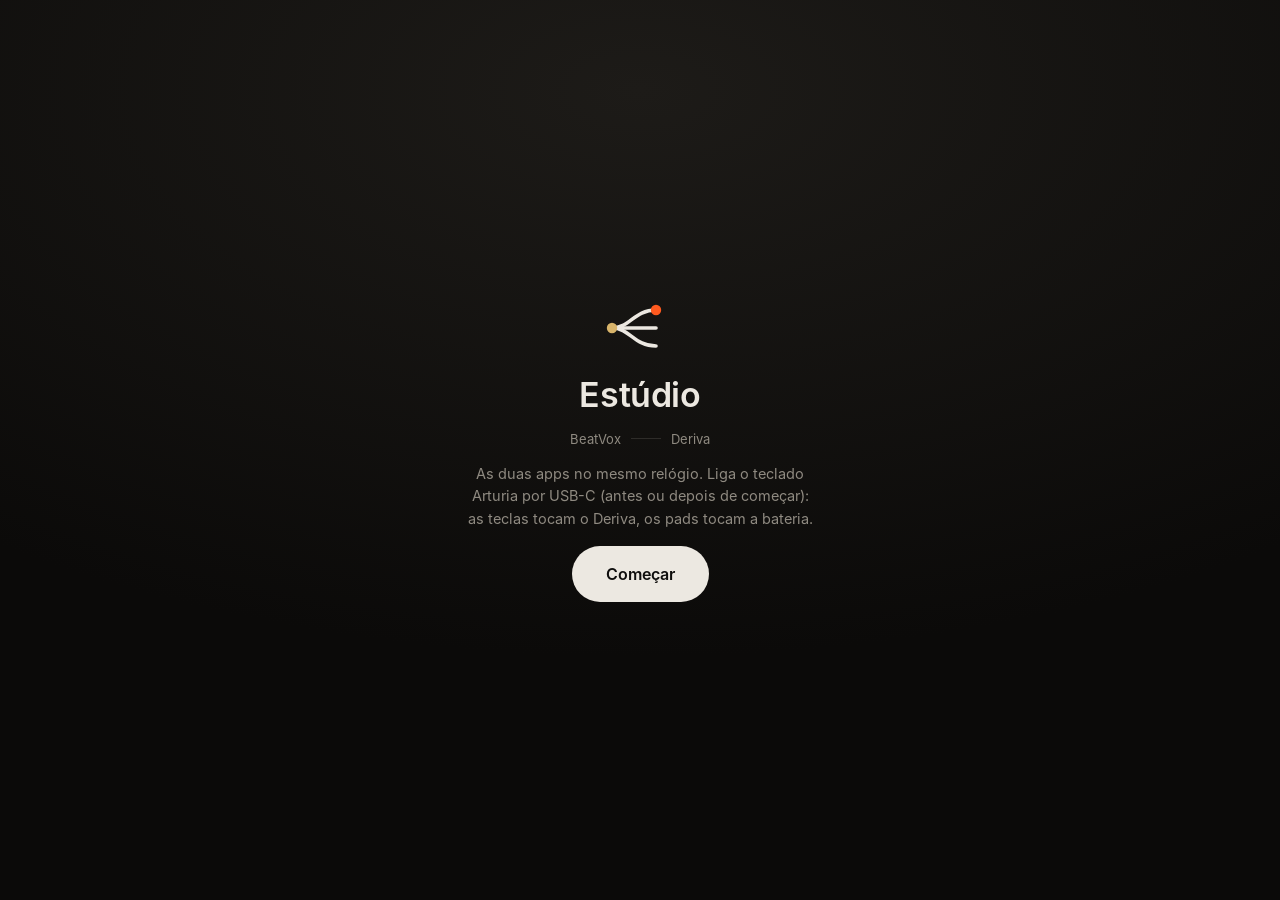
==== commit 53e60520: "Estúdio: BeatVox + Deriva numa app web instalável (PWA) Hub com separadores BeatVox/Deriva, relógio " ====
--- a/index.html
+++ b/index.html
@@ -1,7615 +1,541 @@
 <!doctype html>
 <html lang="pt-PT">
 <head>
-  <meta charset="utf-8" />
-  <meta name="viewport" content="width=device-width, initial-scale=1, viewport-fit=cover" />
-  <meta name="color-scheme" content="dark" />
-  <title>BeatVox</title>
-  <style>
-/* Fontes embutidas (SIL Open Font License): Bodoni Moda e Geist. Embutidas para funcionar offline e em file://. */
-@font-face{font-family:'Bodoni Moda';font-weight:400;font-style:normal;font-display:swap;src:url([data-uri]) format('woff2')}
-@font-face{font-family:'Bodoni Moda';font-weight:500;font-style:normal;font-display:swap;src:url([data-uri]) format('woff2')}
-@font-face{font-family:'Bodoni Moda';font-weight:400;font-style:italic;font-display:swap;src:url([data-uri]) format('woff2')}
-@font-face{font-family:'Bodoni Moda';font-weight:500;font-style:italic;font-display:swap;src:url([data-uri]) format('woff2')}
-@font-face{font-family:'Geist';font-weight:400;font-style:normal;font-display:swap;src:url([data-uri]) format('woff2')}
-@font-face{font-family:'Geist';font-weight:500;font-style:normal;font-display:swap;src:url([data-uri]) format('woff2')}
-@font-face{font-family:'Geist';font-weight:600;font-style:normal;font-display:swap;src:url([data-uri]) format('woff2')}
-
-</style>
-  <style>
-/* =====================================================================
-   BeatVox — "sala de concertos".
-   Veludo bordeaux quase negro, luz de palco dourada vinda de cima, pó dourado
-   (as partículas) e marfim para o texto. Bodoni Moda para os títulos, como num
-   programa de ópera; Geist para a interface. Linhas finas douradas em vez de caixas.
-   Layout: camadas fixas a ecrã inteiro (um movimento cada), HUD por cima,
-   movimentos I–V à esquerda.
-   ===================================================================== */
+<meta charset="utf-8">
+<meta name="viewport" content="width=device-width, initial-scale=1, viewport-fit=cover">
+<title>Estúdio</title>
+<meta name="description" content="BeatVox e Deriva no mesmo estúdio, com o teclado MIDI.">
+<link rel="manifest" href="manifest.webmanifest">
+<meta name="theme-color" content="#0f0e0d">
+<meta name="mobile-web-app-capable" content="yes">
+<link rel="icon" type="image/png" href="icons/icon-192.png">
+<link rel="apple-touch-icon" href="icons/icon-192.png">
+<link rel="stylesheet" href="deriva/fonts/fonts.css">
+<style>
+/* layout: a slim transport bar on top, the two apps below as full-height panes (only one shown) */
 :root {
+  --bar: #0f0e0d; --bar-2: #1a1917; --bar-3: #262421; --ink: #ece8e1; --dim: #8f8a81; --line: #2e2c29;
+  --gold: #d8b46a; --orange: #ff5a1f; --rec: #e0362c; --ok: #6fcf8e;
+  --f-sans: "Inter", "Segoe UI", system-ui, -apple-system, sans-serif;
+  --f-mono: "JetBrains Mono", ui-monospace, Menlo, Consolas, monospace;
+  --barh: 56px;
   color-scheme: dark;
-  --velvet: #110609;
-  --velvet-2: #1b0a0f;
-  --ink: #f4ede1;
-  --ink-2: #c8baa6;
-  --ink-3: #8c7b6b;
-  --gold: #d8b57a;
-  --gold-lt: #f1dcae;
-  --gold-dk: #9c7742;
-  --line: rgba(216, 181, 122, 0.16);
-  --line-2: rgba(216, 181, 122, 0.32);
-  --glass: rgba(24, 9, 13, 0.62);
-  --glass-2: rgba(244, 237, 225, 0.04);
-  --kick: #e0a556;
-  --snare: #d9707f;
-  --clap: #f4ede1;
-  --hat: #8fc1b5;
-  --lead: #f1dcae;
-  --rec: #c4233c;
-
-  --serif: 'Bodoni Moda', 'Didot', 'Bodoni 72', Georgia, serif;
-  --ui: 'Geist', system-ui, -apple-system, 'Segoe UI', sans-serif;
-  --ease: cubic-bezier(.22, .8, .2, 1);
-  --hud-h: 76px;
-  --rail-w: 200px;
-  --r: 4px;
-}
-
+}
 * { box-sizing: border-box; }
 [hidden] { display: none !important; }
-html { scroll-snap-type: y mandatory; background: var(--velvet); }
-html.locked { overflow: hidden; }
-body {
-  margin: 0;
-  background: var(--velvet);
-  color: var(--ink);
-  font-family: var(--ui);
-  font-size: 15px;
-  line-height: 1.5;
-  -webkit-font-smoothing: antialiased;
-  overflow-x: hidden;
-}
-button, input, select { font: inherit; color: inherit; }
-button { cursor: pointer; }
-:focus-visible { outline: 1px solid var(--gold-lt); outline-offset: 3px; }
-::selection { background: rgba(216, 181, 122, 0.35); }
-
-#track .snap { scroll-snap-align: start; scroll-snap-stop: always; }
-
-/* ---------- fundo: pó dourado + luz de palco + grão ---------- */
-#bg { position: fixed; inset: 0; width: 100%; height: 100%; z-index: 0; display: block; }
-#bg.off { display: none; }
-#eq { position: fixed; inset: 0; width: 100%; height: 100%; z-index: 1; display: block; pointer-events: none; opacity: 0; }
-/* no movimento III o vidro fosco do estúdio deixa passar a luz do equalizador */
-.s-drums .studio { background: rgba(14, 5, 8, 0.62); backdrop-filter: blur(16px) saturate(130%); }
-.s-drums .panel { background: rgba(22, 9, 13, 0.9); }
-.atmos {
-  position: fixed; inset: 0; z-index: 1; pointer-events: none;
-  background:
-    radial-gradient(42% 60% at 50% -12%, rgba(241, 220, 174, 0.16), transparent 70%),
-    radial-gradient(70% 55% at 50% 115%, rgba(120, 18, 38, 0.35), transparent 70%),
-    radial-gradient(130% 100% at 50% 50%, transparent 55%, rgba(0, 0, 0, 0.75) 100%);
-}
-body:not(.webgl) .atmos {
-  background:
-    radial-gradient(42% 60% at 50% -12%, rgba(241, 220, 174, 0.22), transparent 70%),
-    radial-gradient(70% 55% at 50% 115%, rgba(120, 18, 38, 0.5), transparent 70%),
-    var(--velvet);
-}
-.grain {
-  position: fixed; inset: -50%; z-index: 7; pointer-events: none; opacity: .07;
-  background-image: url("data:image/svg+xml,%3Csvg xmlns='http://www.w3.org/2000/svg' width='160' height='160'%3E%3Cfilter id='n'%3E%3CfeTurbulence type='fractalNoise' baseFrequency='.9' numOctaves='2' stitchTiles='stitch'/%3E%3C/filter%3E%3Crect width='100%25' height='100%25' filter='url(%23n)'/%3E%3C/svg%3E");
-}
-
-/* ---------- palco: camadas dos movimentos ---------- */
-.stage { position: fixed; inset: 0; z-index: 2; perspective: 1400px; perspective-origin: 50% 40%; pointer-events: none; }
-.step { position: absolute; inset: 0; transform-origin: 50% 55%; will-change: transform; pointer-events: auto; } /* sem opacity/filter aqui: criariam uma "backdrop root" e o vidro fosco deixava de desfocar o fundo */
-.step-inner {
-  height: 100%;
-  padding: calc(var(--hud-h) + 18px) 48px 88px calc(var(--rail-w) + 24px);
-  overflow-y: auto;
-  scrollbar-width: none;
-}
-.step-inner::-webkit-scrollbar { display: none; }
-[data-depth] { will-change: transform; }
-
-/* ---------- HUD ---------- */
-.hud {
-  position: fixed; top: 0; left: 0; right: 0; z-index: 6;
-  height: var(--hud-h);
-  display: flex; align-items: center; justify-content: space-between;
-  padding: 0 max(28px, env(safe-area-inset-right, 0px)) 0 max(40px, env(safe-area-inset-left, 0px));
-  background: linear-gradient(180deg, rgba(17, 6, 9, 0.9), rgba(17, 6, 9, 0));
-  pointer-events: none;
-}
-.hud > * { pointer-events: auto; }
-.mark {
-  position: relative;
-  font-family: var(--serif); font-style: italic; font-weight: 500; font-size: 26px; letter-spacing: -0.01em;
-  color: var(--ink); text-decoration: none;
-}
-.mark i { position: absolute; right: -9px; top: 6px; width: 5px; height: 5px; border-radius: 50%; background: var(--gold); box-shadow: 0 0 10px var(--gold); }
-.hud-right { display: flex; align-items: center; gap: 24px; }
-.readout { display: flex; flex-direction: column; line-height: 1.15; }
-.ro-label { font-size: 11.5px; color: var(--ink-3); }
-.readout output, .readout > span:last-child { font-weight: 500; font-size: 15px; font-variant-numeric: tabular-nums; color: var(--ink); }
-.play, .metro {
-  display: inline-flex; align-items: center; gap: 9px;
-  height: 42px; padding: 0 18px 0 14px;
-  border-radius: var(--r);
-  font-weight: 500; font-size: 14px;
-  transition: background .25s, color .25s, border-color .25s, box-shadow .3s;
-}
-.play svg, .metro svg { width: 17px; height: 17px; }
-.play { border: 1px solid var(--gold); background: transparent; color: var(--gold-lt); }
-.play:hover:not(:disabled) { background: rgba(216, 181, 122, 0.12); box-shadow: 0 0 30px rgba(216, 181, 122, 0.2); }
-.play:disabled { opacity: .35; cursor: not-allowed; }
-.play.on, .play.on:hover:not(:disabled) { background: var(--gold); color: var(--velvet); }
-.metro { border: 1px solid var(--line); background: transparent; color: var(--ink-3); }
-.metro .dot { width: 6px; height: 6px; border-radius: 50%; background: rgba(244, 237, 225, 0.2); transition: background .2s, box-shadow .2s; }
-.metro:hover { color: var(--ink); border-color: var(--line-2); }
-.metro.on { color: var(--ink); border-color: var(--line-2); }
-.metro.on .dot { background: var(--gold); box-shadow: 0 0 8px var(--gold); }
-.metro.tick { animation: metroTick .28s var(--ease); }
-.metro.tick-bar { animation: metroBar .4s var(--ease); }
-.metro.tick .dot, .metro.tick-bar .dot { background: #fff; box-shadow: 0 0 12px #fff, 0 0 22px var(--gold); }
-@keyframes metroTick { from { box-shadow: 0 0 0 0 rgba(216, 181, 122, .5); } to { box-shadow: 0 0 0 9px rgba(216, 181, 122, 0); } }
-@keyframes metroBar { from { box-shadow: 0 0 0 0 rgba(241, 220, 174, .8); border-color: var(--gold-lt); } to { box-shadow: 0 0 0 14px rgba(241, 220, 174, 0); } }
-
-/* ---------- movimentos (navegação) ---------- */
-.rail { position: fixed; z-index: 6; left: max(40px, env(safe-area-inset-left, 0px)); top: 50%; transform: translateY(-50%); }
-.rail ol { list-style: none; margin: 0; padding: 0; display: flex; flex-direction: column; gap: 20px; }
-.rail button { display: flex; align-items: baseline; gap: 14px; min-height: 32px; padding: 0 8px 0 0; background: none; border: 0; color: var(--ink-3); text-align: left; }
-.rail b { font-family: var(--serif); font-style: italic; font-weight: 400; font-size: 17px; width: 26px; }
-.rail span { font-size: 14px; transition: color .3s, transform .4s var(--ease); }
-.rail button:hover { color: var(--ink-2); }
-.rail button[aria-current="step"] { color: var(--ink); }
-.rail button[aria-current="step"] b { color: var(--gold); }
-.rail button[aria-current="step"] span { transform: translateX(4px); }
-.rail-line { position: absolute; left: -16px; top: 10px; bottom: 10px; width: 1px; background: var(--line); }
-.rail-line i { position: absolute; inset: 0; background: linear-gradient(180deg, var(--gold-lt), var(--gold)); transform-origin: top; transform: scaleY(0); box-shadow: 0 0 8px var(--gold); }
-
-/* ---------- estado ---------- */
-.hud-status {
-  position: fixed; z-index: 6;
-  left: calc(var(--rail-w) + 24px); bottom: max(22px, env(safe-area-inset-bottom, 0px));
-  display: flex; align-items: center; gap: 10px;
-  max-width: min(720px, calc(100vw - var(--rail-w) - 72px));
-  padding: 8px 16px 8px 12px;
-  border-radius: var(--r);
-  background: rgba(17, 6, 9, 0.78); border: 1px solid var(--line);
-  backdrop-filter: blur(14px);
-  font-size: 13.5px; color: var(--ink-2);
-}
-.hud-status span { overflow: hidden; text-overflow: ellipsis; white-space: nowrap; }
-.hud-status .pulse { width: 6px; height: 6px; border-radius: 50%; flex: 0 0 auto; background: var(--gold); box-shadow: 0 0 10px var(--gold); animation: pulse 2.6s ease-in-out infinite; }
-.hud-status.ok span { color: var(--ink); }
-.hud-status.err .pulse { background: #ff6b7d; box-shadow: 0 0 10px #ff6b7d; }
-.hud-status.err span { color: #f2b6bd; }
-@keyframes pulse { 50% { opacity: .35; } }
-
-/* ---------- tipografia ---------- */
-.kicker { margin: 0; font-family: var(--serif); font-style: italic; font-size: 18px; color: var(--gold); }
-.display {
-  margin: 0;
-  font-family: var(--serif); font-weight: 400;
-  font-size: clamp(48px, 7.2vw, 118px);
-  line-height: 0.96; letter-spacing: -0.025em;
-  text-wrap: balance;
-  background: linear-gradient(100deg, var(--ink) 0%, var(--ink) 40%, var(--gold-lt) 50%, var(--ink) 60%, var(--ink) 100%);
-  background-size: 300% 100%;
-  -webkit-background-clip: text; background-clip: text; color: transparent;
-  animation: sheen 9s var(--ease) infinite;
-}
-@keyframes sheen { 0%, 35% { background-position: 100% 0; } 75%, 100% { background-position: 0 0; } }
-.movement { font-family: var(--serif); font-style: italic; font-size: 20px; color: var(--gold); line-height: 1; }
-.title { margin: 0; font-family: var(--serif); font-weight: 400; font-size: clamp(36px, 4vw, 58px); letter-spacing: -0.02em; line-height: 1; }
-.title.big { font-size: clamp(42px, 6vw, 92px); letter-spacing: -0.025em; }
-.sub { margin: 0; color: var(--ink-2); font-size: 15.5px; max-width: 54ch; }
-.lede { margin: 0; color: var(--ink-2); font-size: clamp(16px, 1.25vw, 19px); line-height: 1.65; max-width: 46ch; }
-.hint { margin: 0; color: var(--ink-3); font-size: 13px; line-height: 1.5; }
-.hint b { color: var(--ink-2); font-weight: 600; }
-.hint.center { text-align: center; }
-
-/* ---------- botões ---------- */
-.btn {
-  position: relative; overflow: hidden;
-  display: inline-flex; align-items: center; justify-content: center; gap: 9px;
-  min-height: 48px; padding: 0 26px;
-  border-radius: var(--r);
-  border: 1px solid var(--line-2);
-  background: transparent;
-  color: var(--ink);
-  font-weight: 500; font-size: 14.5px; letter-spacing: .01em;
-  white-space: nowrap;
-  transition: background .25s, border-color .25s, color .25s, transform .2s var(--ease), box-shadow .3s;
-  touch-action: manipulation;
-}
-.btn svg { width: 17px; height: 17px; flex: 0 0 auto; }
-.btn:hover:not(:disabled) { border-color: var(--gold); background: rgba(216, 181, 122, 0.07); }
-.btn:active:not(:disabled) { transform: scale(.98); }
-.btn:disabled { opacity: .35; cursor: not-allowed; }
-.btn.small { min-height: 40px; padding: 0 16px; font-size: 13.5px; }
-.btn.ghost { border-color: transparent; color: var(--ink-2); }
-.btn.ghost:hover:not(:disabled) { border-color: var(--line); color: var(--ink); }
-.btn.primary {
-  border: 0; color: #1b0b06; font-weight: 600;
-  background: linear-gradient(180deg, #f3dfb2 0%, var(--gold) 55%, #b98f52 100%);
-  box-shadow: 0 1px 0 rgba(255,255,255,.35) inset, 0 10px 30px rgba(216, 181, 122, 0.18);
-}
-.btn.primary::after { /* reflexo de luz a passar, como em metal polido */
-  content: ''; position: absolute; top: 0; bottom: 0; left: -60%; width: 40%;
-  background: linear-gradient(100deg, transparent, rgba(255, 255, 255, 0.55), transparent);
-  transform: skewX(-20deg); transition: left .7s var(--ease);
-}
-.btn.primary:hover:not(:disabled)::after { left: 130%; }
-.btn.primary:hover:not(:disabled) { box-shadow: 0 1px 0 rgba(255,255,255,.35) inset, 0 14px 44px rgba(216, 181, 122, 0.35); }
-.icon-btn {
-  display: inline-grid; place-items: center; width: 40px; height: 40px;
-  border-radius: var(--r); border: 1px solid var(--line); background: transparent; color: var(--ink-2);
-  transition: border-color .2s, color .2s;
-}
-.icon-btn svg { width: 18px; height: 18px; }
-.icon-btn:hover:not(:disabled) { border-color: var(--gold); color: var(--ink); }
-.icon-btn:disabled { opacity: .35; cursor: not-allowed; }
-
-/* segmentados: sublinhado dourado na opção ativa */
-.seg { display: inline-flex; gap: 4px; border-bottom: 1px solid var(--line); }
-.seg button {
-  position: relative; min-height: 38px; min-width: 46px; padding: 0 12px;
-  border: 0; background: transparent; color: var(--ink-3);
-  font-weight: 500; font-size: 14px; font-variant-numeric: tabular-nums;
-  transition: color .25s;
-}
-.seg button::after { content: ''; position: absolute; left: 10px; right: 10px; bottom: -1px; height: 1px; background: var(--gold); transform: scaleX(0); transition: transform .35s var(--ease); box-shadow: 0 0 8px var(--gold); }
-.seg button:hover { color: var(--ink-2); }
-.seg button.on { color: var(--ink); }
-.seg button.on::after { transform: scaleX(1); }
-
-/* interruptores */
-.switch { position: relative; display: inline-flex; align-items: center; gap: 10px; min-height: 36px; cursor: pointer; user-select: none; font-size: 14px; color: var(--ink-2); }
-.switch input { position: absolute; opacity: 0; width: 1px; height: 1px; }
-.switch i { position: relative; width: 34px; height: 18px; border-radius: 999px; border: 1px solid var(--line-2); flex: 0 0 auto; transition: background .25s, border-color .25s; }
-.switch i::after { content: ''; position: absolute; top: 2px; left: 2px; width: 12px; height: 12px; border-radius: 50%; background: var(--ink-3); transition: transform .3s var(--ease), background .25s, box-shadow .25s; }
-.switch input:checked + i { border-color: var(--gold); background: rgba(216, 181, 122, 0.12); }
-.switch input:checked + i::after { transform: translateX(16px); background: var(--gold-lt); box-shadow: 0 0 8px var(--gold); }
-.switch:has(input:checked) { color: var(--ink); }
-.switch:has(input:focus-visible) i { outline: 1px solid var(--gold-lt); outline-offset: 3px; }
-.switch:has(input:disabled) { opacity: .4; cursor: not-allowed; }
-
-/* ---------- I abertura ---------- */
-.s-intro .step-inner { display: flex; flex-direction: column; justify-content: safe center; }
-.intro-copy { display: flex; flex-direction: column; gap: 26px; max-width: 760px; }
-.actions { display: flex; flex-wrap: wrap; gap: 12px; }
-.scroll-cue { position: absolute; left: 50%; bottom: 30px; transform: translateX(-50%); display: flex; flex-direction: column; align-items: center; gap: 10px; color: var(--ink-3); font-family: var(--serif); font-style: italic; font-size: 14px; }
-.scroll-cue i { width: 1px; height: 46px; background: linear-gradient(var(--gold), transparent); transform-origin: top; animation: cue 2.4s var(--ease) infinite; }
-@keyframes cue { 0% { transform: scaleY(0); opacity: 1; } 70% { transform: scaleY(1); opacity: 1; } 100% { transform: scaleY(1); opacity: 0; } }
-
-/* ---------- II andamento ---------- */
-.s-tempo .step-inner { display: flex; flex-direction: column; align-items: center; justify-content: safe center; gap: 20px; text-align: center; }
-.step-head { display: flex; flex-direction: column; gap: 10px; }
-.s-tempo .step-head, .s-export .step-head { align-items: center; }
-.tempo-core { display: flex; align-items: center; gap: clamp(12px, 3vw, 44px); }
-.nudge {
-  width: 52px; height: 52px; border-radius: 50%;
-  border: 1px solid var(--line-2); background: transparent;
-  font-family: var(--serif); font-size: 26px; color: var(--ink);
-  transition: border-color .2s, background .2s, transform .2s var(--ease);
-}
-.nudge:hover { border-color: var(--gold); background: rgba(216, 181, 122, 0.08); }
-.nudge:active { transform: scale(.92); }
-.bpm-big { display: flex; flex-direction: column; align-items: center; }
-.bpm-big input {
-  width: 3ch; padding: 0; border: 0; background: transparent; text-align: center;
-  font-family: var(--serif); font-weight: 400;
-  font-size: clamp(120px, 15vw, 220px); line-height: .9; letter-spacing: -0.03em;
-  color: var(--ink);
-  font-variant-numeric: lining-nums tabular-nums;
-  -moz-appearance: textfield;
-  text-shadow: 0 0 60px rgba(216, 181, 122, 0.3);
-}
-.bpm-big input::-webkit-inner-spin-button, .bpm-big input::-webkit-outer-spin-button { -webkit-appearance: none; margin: 0; }
-.bpm-big input:focus-visible { outline: none; text-shadow: 0 0 60px rgba(241, 220, 174, 0.7); }
-.bpm-big span { margin-top: 4px; font-family: var(--serif); font-style: italic; font-size: 16px; color: var(--ink-3); }
-.bpm-big input.tick { animation: bpmTick .3s var(--ease); }
-.bpm-big input.tick-bar { animation: bpmBar .45s var(--ease); }
-@keyframes bpmTick { from { text-shadow: 0 0 70px rgba(241, 220, 174, .9); } }
-@keyframes bpmBar { from { text-shadow: 0 0 90px rgba(241, 220, 174, 1), 0 0 30px rgba(255, 255, 255, .6); color: var(--gold-lt); } }
-.tempo-actions { display: flex; flex-wrap: wrap; justify-content: center; gap: 10px; }
-.tap.flash { border-color: var(--gold-lt); box-shadow: 0 0 30px rgba(216, 181, 122, 0.4); }
-.tempo-grid {
-  display: flex; flex-wrap: wrap; justify-content: center; gap: 22px 36px;
-  padding: 24px 30px;
-  border-radius: var(--r);
-  background: var(--glass); border: 1px solid var(--line);
-  backdrop-filter: blur(18px) saturate(130%);
-}
-.group { display: flex; flex-direction: column; align-items: flex-start; gap: 8px; text-align: left; }
-.g-label { font-family: var(--serif); font-style: italic; font-size: 15px; color: var(--gold); }
-.toggles { display: flex; gap: 18px; }
-.lat-row { display: flex; align-items: center; gap: 14px; }
-.lat-actions { display: flex; flex-direction: column; gap: 6px; }
-.group.mic { min-width: 260px; }
-.mic-row { display: flex; gap: 8px; width: 100%; }
-.mic-row .select { flex: 1; width: auto; }
-.meter { position: relative; width: 100%; height: 4px; background: rgba(244, 237, 225, 0.08); overflow: hidden; }
-.meter i {
-  position: absolute; inset: 0 auto 0 0; width: 100%;
-  background: linear-gradient(90deg, var(--gold-dk), var(--gold) 60%, var(--gold-lt) 80%, #ff6b7d 96%);
-  transform-origin: left; transform: scaleX(0); transition: transform .06s linear;
-}
-.next { margin-top: 4px; }
-
-/* ---------- III/IV estúdio ---------- */
-.studio-layout { display: grid; grid-template-columns: 300px minmax(0, 1fr); gap: 22px; }
-.panel {
-  display: flex; flex-direction: column; gap: 14px;
-  padding: 24px;
-  border-radius: var(--r);
-  background: var(--glass); border: 1px solid var(--line);
-  backdrop-filter: blur(18px) saturate(130%);
-  overflow-y: auto; min-height: 0;
-  scrollbar-width: thin; scrollbar-color: rgba(216,181,122,.25) transparent;
-}
-.panel > * { flex-shrink: 0; }
-.panel .title { margin-top: -6px; }
-.panel .next { margin-top: auto; }
-.vocab { list-style: none; margin: 0; padding: 0; display: flex; flex-direction: column; gap: 6px; font-size: 14px; color: var(--ink-2); }
-.vocab li { display: flex; align-items: center; gap: 10px; }
-.vocab i { width: 7px; height: 7px; border-radius: 50%; background: var(--c); box-shadow: 0 0 10px var(--c); }
-.vocab b { color: var(--ink); font-weight: 600; }
-.mini { display: flex; flex-direction: column; gap: 8px; padding-top: 14px; border-top: 1px solid var(--line); }
-
-/* gravar: lâmpada "no ar" com aro dourado */
-.rec { position: relative; align-self: center; width: 124px; height: 124px; margin: 6px 0; border: 0; border-radius: 50%; background: transparent; display: grid; place-items: center; }
-.rec-ring {
-  position: absolute; inset: 0; border-radius: 50%;
-  background: conic-gradient(from 210deg, #6d4f26, var(--gold-lt), var(--gold), #6d4f26, var(--gold-lt), #6d4f26);
-  -webkit-mask: radial-gradient(circle, transparent 58px, #000 59px);
-  mask: radial-gradient(circle, transparent 58px, #000 59px);
-}
-.rec-core {
-  position: absolute; inset: 12px; border-radius: 50%;
-  background: radial-gradient(circle at 38% 30%, #ff8f8f 0%, var(--rec) 42%, #5d0a17 100%);
-  box-shadow: 0 0 40px rgba(196, 35, 60, 0.45), inset 0 -10px 22px rgba(0, 0, 0, 0.35), inset 0 0 0 1px rgba(255,255,255,.08);
-  transition: transform .3s var(--ease), box-shadow .3s;
-}
-.rec-label { position: relative; font-family: var(--serif); font-style: italic; font-size: 19px; color: #fff4ec; }
-.rec:hover:not(:disabled) .rec-core { transform: scale(1.04); box-shadow: 0 0 64px rgba(196, 35, 60, 0.6), inset 0 -10px 22px rgba(0, 0, 0, 0.35); }
-.rec:active:not(:disabled) .rec-core { transform: scale(.95); }
-.rec:disabled { opacity: .4; cursor: not-allowed; }
-.rec.active .rec-ring { animation: spin 2.2s linear infinite; }
-.rec.active .rec-core { animation: beat 1s ease-in-out infinite; }
-@keyframes spin { to { transform: rotate(360deg); } }
-@keyframes beat { 50% { transform: scale(.93); box-shadow: 0 0 80px rgba(196, 35, 60, 0.8); } }
-
-.lead-fields { display: flex; flex-direction: column; gap: 10px; padding-top: 14px; border-top: 1px solid var(--line); }
-.field { display: flex; align-items: center; justify-content: space-between; gap: 12px; }
-.field.col { flex-direction: column; align-items: stretch; gap: 8px; }
-.field > label, .flabel { font-size: 14px; color: var(--ink-2); }
-.select { position: relative; width: 62%; }
-.select::after { content: ''; position: absolute; right: 13px; top: 50%; width: 6px; height: 6px; margin-top: -5px; border-right: 1px solid var(--gold); border-bottom: 1px solid var(--gold); transform: rotate(45deg); pointer-events: none; }
-.select select {
-  appearance: none; -webkit-appearance: none; width: 100%; min-height: 40px; padding: 0 30px 0 12px;
-  border-radius: var(--r); border: 1px solid var(--line-2); background: rgba(17, 6, 9, 0.5);
-  font-size: 14px; cursor: pointer; text-overflow: ellipsis;
-}
-.select select:hover { border-color: var(--gold); }
-.select select option { background: #1d0b10; color: var(--ink); }
-.stepper { display: inline-flex; align-items: center; border: 1px solid var(--line-2); border-radius: var(--r); }
-.stepper button { width: 40px; height: 38px; border: 0; background: transparent; font-family: var(--serif); font-size: 19px; }
-.stepper button:hover { color: var(--gold-lt); }
-.stepper output { min-width: 34px; text-align: center; font-weight: 500; font-variant-numeric: tabular-nums; }
-.lead-fields .seg { width: 100%; }
-.lead-fields .seg button { flex: 1; }
-
-/* efeitos da voz */
-.fx-card { display: flex; flex-direction: column; gap: 10px; padding-top: 14px; border-top: 1px solid var(--line); }
-.fx-head { display: flex; align-items: center; justify-content: space-between; }
-.fx-head .switch { min-height: 28px; }
-.fx-grid { display: grid; grid-template-columns: repeat(3, minmax(0, 1fr)); gap: 6px; }
-.fx-chip {
-  display: inline-flex; align-items: center; justify-content: center; gap: 7px; min-height: 34px; padding: 0 8px;
-  border-radius: var(--r); border: 1px solid var(--line-2); background: transparent; color: var(--ink-3);
-  font-size: 13px; font-weight: 500; transition: color .2s, border-color .2s, background .2s;
-}
-.fx-chip i { width: 6px; height: 6px; border-radius: 50%; background: var(--c); opacity: .3; transition: opacity .2s, box-shadow .2s; }
-.fx-chip:hover { border-color: var(--gold); color: var(--ink-2); }
-.fx-chip.on { color: var(--ink); border-color: color-mix(in srgb, var(--c) 55%, transparent); background: color-mix(in srgb, var(--c) 9%, transparent); }
-.fx-chip.on i { opacity: 1; box-shadow: 0 0 8px var(--c); }
-
-/* o estúdio (grelha / piano roll) */
-.studio-slot { min-width: 0; min-height: 0; display: flex; }
-.studio-slot:empty::before { content: ''; flex: 1; border-radius: var(--r); border: 1px solid var(--line); background: var(--glass); }
-.studio {
-  flex: 1; min-width: 0; min-height: 0;
-  display: flex; flex-direction: column;
-  border-radius: var(--r); overflow: hidden;
-  background: rgba(14, 5, 8, 0.78);
-  border: 1px solid var(--line);
-  backdrop-filter: blur(20px) saturate(130%);
-  box-shadow: 0 40px 120px rgba(0, 0, 0, 0.5);
-}
-body > .studio { display: none; }
-.arrange { position: relative; flex: 1; display: flex; min-height: 0; }
-.heads { flex: 0 0 150px; border-right: 1px solid var(--line); }
-.scroller { position: relative; flex: 1; overflow-x: auto; overflow-y: hidden; scrollbar-width: thin; scrollbar-color: rgba(216,181,122,.25) transparent; }
-#canvas { display: block; touch-action: none; }
-.head { display: flex; align-items: center; gap: 11px; padding: 0 14px; border-bottom: 1px solid rgba(216, 181, 122, 0.07); }
-.head .sw { width: 7px; height: 7px; border-radius: 50%; flex: 0 0 auto; box-shadow: 0 0 10px currentColor; }
-.head .nm { font-size: 14px; font-weight: 500; line-height: 1.2; }
-.head .ht { font-size: 12px; color: var(--ink-3); }
-.head.ruler, .head.lane { font-family: var(--serif); font-style: italic; font-size: 14px; color: var(--gold); }
-.head.lane { border-top: 1px solid var(--line); border-bottom: 0; }
-.key {
-  display: flex; align-items: center; justify-content: flex-end; padding-right: 12px;
-  background: rgba(244, 237, 225, 0.06); color: var(--ink-2);
-  border-bottom: 1px solid rgba(17, 6, 9, 0.7);
-  font-variant-numeric: tabular-nums;
-  cursor: pointer; user-select: none; overflow: hidden; white-space: nowrap;
-  transition: background .12s;
-}
-.key.black { background: rgba(0, 0, 0, 0.35); color: var(--ink-3); }
-.key.c { border-bottom-color: rgba(216, 181, 122, 0.4); color: var(--ink); }
-.key.out { opacity: .45; }
-.key:hover { background: rgba(216, 181, 122, 0.18); }
-.key:active { background: var(--gold); color: var(--velvet); }
-.empty {
-  position: absolute; left: 50%; top: 45%; transform: translate(-50%, -50%);
-  width: min(400px, calc(100% - 32px)); z-index: 3; pointer-events: none;
-  padding: 22px 24px; border-radius: var(--r); text-align: center;
-  background: rgba(17, 6, 9, 0.86); border: 1px solid var(--line-2);
-  backdrop-filter: blur(10px);
-}
-.empty h3 { margin: 0 0 6px; font-family: var(--serif); font-weight: 400; font-size: 24px; }
-.empty p { margin: 0; color: var(--ink-2); font-size: 14px; }
-.empty b { color: var(--ink); }
-
-.studio-bar { display: flex; align-items: center; gap: 22px; min-height: 72px; padding: 10px 18px; border-top: 1px solid var(--line); }
-.knob-wrap { display: flex; flex-direction: column; align-items: center; gap: 6px; }
-.knob-wrap.inline { flex-direction: row; gap: 10px; }
-.knob-wrap.inline > div { display: flex; flex-direction: column; gap: 3px; align-items: flex-start; }
-.knob-wrap input[type=range] { position: absolute; opacity: 0; width: 1px; height: 1px; pointer-events: none; }
-.k-label { font-size: 12.5px; color: var(--ink-3); }
-.knob { width: 64px; height: 64px; cursor: ns-resize; touch-action: none; border-radius: 50%; }
-.knob-wrap.inline .knob { width: 48px; height: 48px; }
-.knob svg { width: 100%; height: 100%; overflow: visible; }
-.chip { display: inline-block; padding: 1px 0; font-weight: 500; font-size: 13px; color: var(--ink); font-variant-numeric: tabular-nums; white-space: nowrap; }
-.stats-wrap { flex: 1; min-width: 0; display: flex; flex-direction: column; gap: 4px; }
-.stats-title { font-family: var(--serif); font-style: italic; font-size: 14px; color: var(--gold); }
-.stats { display: flex; flex-wrap: wrap; gap: 4px 18px; align-items: baseline; }
-.stat { display: inline-flex; gap: 6px; align-items: baseline; font-size: 13px; color: var(--ink-3); white-space: nowrap; }
-.stat b { color: var(--ink); font-weight: 500; font-variant-numeric: tabular-nums; }
-.stats .tip { flex-basis: 100%; font-size: 12.5px; color: var(--ink-3); }
-.bar-actions { display: flex; align-items: center; gap: 8px; margin-left: auto; }
-.bar-actions .switch { margin-right: 8px; font-size: 13.5px; }
-
-/* ---------- V exportar ---------- */
-.s-export .step-inner { display: flex; flex-direction: column; align-items: center; justify-content: safe center; gap: clamp(18px, 3vh, 34px); text-align: center; }
-.press { display: grid; grid-template-columns: auto minmax(0, 520px); align-items: center; gap: clamp(28px, 4vw, 64px); text-align: left; }
-.cover { position: relative; margin: 0; width: clamp(240px, min(44vh, 34vw), 440px); }
-.cover canvas {
-  display: block; width: 100%; aspect-ratio: 1; border-radius: 2px;
-  box-shadow: 0 50px 120px rgba(0, 0, 0, 0.6), 0 0 0 1px rgba(216, 181, 122, 0.25), 0 0 80px rgba(216, 181, 122, 0.08);
-}
-.cover-play {
-  position: absolute; right: 16px; top: calc(100% - 76px); width: 56px; height: 56px; border-radius: 50%;
-  border: 1px solid rgba(241, 220, 174, 0.6); background: rgba(17, 6, 9, 0.55); backdrop-filter: blur(8px);
-  color: var(--gold-lt); display: grid; place-items: center; transition: transform .3s var(--ease), background .25s;
-}
-.cover-play svg { width: 22px; height: 22px; }
-.cover-play:hover { transform: scale(1.06); background: rgba(216, 181, 122, 0.2); }
-.cover-play.on { background: var(--gold); color: #1b0b06; border-color: var(--gold); }
-.cover-cap { display: flex; flex-wrap: wrap; gap: 4px 14px; margin-top: 16px; font-size: 13px; color: var(--ink-3); }
-.cover-cap output { color: var(--ink); font-variant-numeric: tabular-nums; }
-.press-side {
-  display: flex; flex-direction: column; gap: 16px; padding: 22px 26px 24px;
-  border-radius: var(--r); background: var(--glass); border: 1px solid var(--line);
-  backdrop-filter: blur(18px) saturate(130%);
-}
-.s-export .title.big { font-size: clamp(40px, 5.2vw, 84px); }
-.press-opts { display: flex; flex-wrap: wrap; align-items: flex-end; gap: 18px 28px; }
-.name-field { display: flex; flex-direction: column; gap: 6px; flex: 1 1 200px; }
-.name-field input {
-  min-height: 40px; padding: 0; border: 0; border-bottom: 1px solid var(--line-2); background: transparent;
-  font-family: var(--serif); font-size: 26px; color: var(--ink); outline: none; transition: border-color .25s;
-}
-.name-field input::placeholder { color: var(--ink-3); font-style: italic; }
-.name-field input:focus { border-color: var(--gold); }
-.out-list { list-style: none; margin: 0; padding: 0; border-top: 1px solid var(--line); }
-.out-list li { display: flex; align-items: center; justify-content: space-between; gap: 16px; padding: 11px 0; border-bottom: 1px solid var(--line); }
-.out-txt { display: flex; flex-direction: column; gap: 2px; min-width: 0; }
-.out-txt b { font-family: var(--serif); font-weight: 400; font-size: 19px; color: var(--ink); }
-.out-txt span { font-size: 12.5px; line-height: 1.45; color: var(--ink-3); }
-.out-btns { display: flex; gap: 6px; flex: 0 0 auto; }
-.btn.wide { width: 100%; justify-content: center; }
-.exports { display: flex; flex-wrap: wrap; justify-content: center; gap: 12px; }
-
-/* ---------- V mistura: palco 3D ---------- */
-#stage3d { position: absolute; inset: 0; width: 100%; height: 100%; display: block; touch-action: pan-y; cursor: move; }
-.mix-layout {
-  position: relative; pointer-events: none;
-  display: grid; grid-template-columns: minmax(0, 1fr) auto; grid-template-rows: auto 1fr auto; gap: 18px;
-}
-.mix-layout > * { pointer-events: auto; }
-.mix-head { grid-column: 1; grid-row: 1; display: flex; flex-direction: column; gap: 8px; max-width: 520px; text-shadow: 0 2px 20px rgba(0,0,0,.6); }
-.mix-head .sub { font-size: 14px; max-width: 46ch; }
-/* o painel de ajustes só aparece com algo escolhido, por cima do palco (não ocupa espaço quando está fechado) */
-.mix-insp { position: absolute; top: calc(var(--hud-h) + 18px); right: 48px; z-index: 3; width: 320px; max-height: calc(100% - var(--hud-h) - 18px - 88px - 72px); gap: 12px; padding: 18px 20px; }
-.mix-next { grid-column: 2; grid-row: 3; align-self: end; justify-self: end; margin: 0; padding-left: 28px; padding-right: 28px; }
-.mix-bar {
-  grid-column: 1; grid-row: 3; justify-self: start; align-self: end;
-  display: flex; flex-wrap: wrap; align-items: center; gap: 10px 14px; padding: 10px 14px;
-  border-radius: var(--r); background: var(--glass); border: 1px solid var(--line); backdrop-filter: blur(18px) saturate(130%);
-}
-.mix-bar .group { flex-direction: row; align-items: center; gap: 10px; }
-.mix-bar .seg button { min-height: 32px; min-width: 34px; }
-.mix-bar .next { margin: 0; }
-.zoom-btns { display: flex; gap: 6px; }
-.zoom-btns .icon-btn { font-family: var(--serif); font-size: 20px; line-height: 1; }
-.mx-title { display: flex; align-items: center; gap: 10px; }
-.mx-title b { font-family: var(--serif); font-weight: 400; font-size: 26px; }
-.mx-title i { width: 9px; height: 9px; border-radius: 50%; background: var(--c); box-shadow: 0 0 12px var(--c); }
-.mx-ms { margin-left: auto; display: flex; gap: 4px; }
-.mx-sec { display: flex; flex-direction: column; gap: 4px; padding-top: 10px; border-top: 1px solid var(--line); }
-.mx-row { display: grid; grid-template-columns: 74px minmax(0, 1fr) 62px; align-items: center; gap: 10px; min-height: 30px; }
-.mx-row .seg { grid-column: 2 / 4; }
-.mx-row .seg button { min-width: 0; padding: 0 8px; font-size: 12.5px; flex: 1; }
-.mx-l { font-size: 13px; color: var(--ink-2); }
-.mx-row output { font-size: 12px; color: var(--ink); text-align: right; font-variant-numeric: tabular-nums; white-space: nowrap; }
-.mx-row input[type=range] { -webkit-appearance: none; appearance: none; width: 100%; height: 18px; background: transparent; cursor: pointer; }
-.mx-row input[type=range]::-webkit-slider-runnable-track { height: 2px; background: linear-gradient(90deg, var(--gold-dk, #6d4f26), var(--gold)); border-radius: 2px; }
-.mx-row input[type=range]::-moz-range-track { height: 2px; background: linear-gradient(90deg, #6d4f26, var(--gold)); }
-.mx-row input[type=range]::-webkit-slider-thumb { -webkit-appearance: none; width: 13px; height: 13px; margin-top: -5.5px; border-radius: 50%; background: var(--gold-lt); box-shadow: 0 0 10px rgba(216,181,122,.6); border: 0; }
-.mx-row input[type=range]::-moz-range-thumb { width: 13px; height: 13px; border-radius: 50%; background: var(--gold-lt); border: 0; }
-.mx-row input[type=range]:focus-visible { outline: 1px solid var(--gold); outline-offset: 2px; }
-.ms { width: 26px; height: 26px; border-radius: 3px; border: 1px solid var(--line-2); background: transparent; color: var(--ink-3); font-size: 11px; font-weight: 600; padding: 0; }
-.ms:hover { border-color: var(--gold); color: var(--ink); }
-.ms.on { background: rgba(217, 112, 127, 0.25); border-color: #d9707f; color: #ffd9de; }
-.ms.on.solo { background: rgba(224, 165, 86, 0.25); border-color: #e0a556; color: #ffe6c2; }
-.mix-insp[hidden] { display: none; }
-.mix-insp:not([hidden]) { animation: insp-in .35s var(--ease) both; }
-@keyframes insp-in { from { opacity: 0; transform: translateX(14px); } }
-.mx-close { width: 32px; height: 32px; margin-left: 4px; flex: 0 0 auto; }
-.mx-close svg { width: 15px; height: 15px; }
-.mx-title .mx-ms + .mx-close { margin-left: 6px; }
-.mx-title:not(:has(.mx-ms)) .mx-close { margin-left: auto; }
-.mx-edge { flex-wrap: wrap; row-gap: 4px; }
-.mx-edge b { font-size: 21px; }
-.mx-edge .arrow { color: var(--ink-3); font-size: 18px; }
-.mx-l i { display: inline-block; width: 6px; height: 6px; margin-right: 7px; border-radius: 50%; background: var(--c); box-shadow: 0 0 8px var(--c); vertical-align: 1px; }
-.mx-l { overflow: hidden; text-overflow: ellipsis; white-space: nowrap; }
-.mx-sw { grid-column: 2 / 4; justify-self: end; min-height: 30px; }
-.mx-title .mx-sw { grid-column: auto; }
-.mx-add { align-self: flex-start; margin-top: 4px; }
-.mx-remove { align-self: flex-start; color: #ffb4aa; }
-.mx-remove:hover:not(:disabled) { color: #ffd2cc; border-color: rgba(255, 120, 110, .45); }
-.mx-err { color: #ffb4aa; }
-.mx-centro:empty { display: none; }
-.mx-btns { display: flex; flex-wrap: wrap; gap: 6px; }
-.mx-outs { flex-wrap: wrap; border-bottom: 0; }
-.mx-outs button { border-bottom: 1px solid var(--line); }
-.mx-warn { display: flex; flex-direction: column; gap: 8px; padding: 10px 12px; border-radius: var(--r); border: 1px solid rgba(255, 120, 110, .38); background: rgba(255, 120, 110, .07); }
-.mx-warn p { margin: 0; font-size: 13px; line-height: 1.45; color: var(--ink-2); }
-.mx-warn b { color: #ffd2cc; font-weight: 600; }
-.mx-warn-btns { display: flex; flex-wrap: wrap; gap: 6px; }
-.mx-warn .btn.small { min-height: 32px; padding: 0 10px; font-size: 12.5px; border-color: rgba(255, 120, 110, .3); }
-.fx-add { position: relative; }
-.fx-menu {
-  position: absolute; left: 0; bottom: calc(100% + 12px); z-index: 6; width: 560px; max-height: min(62vh, 540px); overflow-y: auto;
-  display: grid; grid-template-columns: 1fr 1fr; gap: 2px; padding: 8px;
-  border-radius: var(--r); background: rgba(22, 8, 11, .95); border: 1px solid var(--line-2);
-  backdrop-filter: blur(18px) saturate(130%); box-shadow: 0 24px 70px rgba(0, 0, 0, .55);
-  animation: menu-in .22s var(--ease) both;
-}
-.fx-menu[hidden] { display: none; }
-@keyframes menu-in { from { opacity: 0; transform: translateY(6px); } }
-.fx-menu button {
-  display: grid; grid-template-columns: 10px minmax(0, 1fr); column-gap: 11px; row-gap: 1px; align-items: center;
-  padding: 8px 10px; border: 0; border-radius: 3px; background: transparent; color: var(--ink); text-align: left; cursor: pointer;
-}
-.fx-menu button:hover:not(:disabled), .fx-menu button:focus-visible { background: rgba(216, 181, 122, .09); outline: none; }
-.fx-menu button:disabled { opacity: .4; cursor: not-allowed; }
-.fx-menu i { grid-row: 1 / 3; width: 8px; height: 8px; border-radius: 50%; background: var(--c); box-shadow: 0 0 10px var(--c); }
-.fx-menu b { font-size: 14px; font-weight: 600; }
-.fx-menu span { grid-column: 2; font-size: 12px; line-height: 1.4; color: var(--ink-3); }
-#stage3d:focus-visible { outline: none; }
-.presence { display: grid; grid-template-columns: repeat(var(--n), minmax(0, 1fr)); gap: 6px; }
-.pcol { display: flex; flex-direction: column; align-items: center; gap: 4px; }
-.pleds { display: flex; flex-direction: column-reverse; gap: 2px; width: 100%; }
-.pleds i { height: 5px; border-radius: 1px; background: rgba(216,181,122,0.08); }
-.pleds i.on { background: var(--gold); box-shadow: 0 0 6px rgba(216,181,122,.5); }
-.pleds i.on:nth-child(n+5) { background: #e9c06a; }
-.pleds i.on:nth-child(n+7) { background: #f1dcae; }
-.pcol span { font-size: 10px; color: var(--ink-3); white-space: nowrap; overflow: hidden; text-overflow: ellipsis; max-width: 100%; }
-
-/* ---------- contagem / gravação ---------- */
-.overlay.with-eq { place-items: start center; padding-top: 7vh; background: radial-gradient(60% 70% at 50% 30%, rgba(17, 6, 9, 0.9), rgba(10, 3, 5, 0.98)); }
-.overlay.with-eq #eq { position: absolute; z-index: 0; opacity: 1 !important; }
-.overlay.with-eq .count { position: relative; z-index: 1; }
-.overlay.with-eq .count .big { font-size: clamp(110px, 15vw, 190px); }
-.overlay {
-  position: fixed; inset: 0; z-index: 20; display: grid; place-items: center;
-  background: radial-gradient(50% 50% at 50% 50%, rgba(17, 6, 9, 0.62), rgba(17, 6, 9, 0.92));
-  pointer-events: none;
-}
-.count { text-align: center; display: flex; flex-direction: column; align-items: center; }
-.count .big {
-  font-family: var(--serif); font-weight: 400;
-  font-size: clamp(150px, 24vw, 300px); line-height: 1;
-  color: var(--gold-lt);
-  text-shadow: 0 0 40px rgba(216, 181, 122, 0.55), 0 0 120px rgba(216, 181, 122, 0.25);
-  font-variant-numeric: lining-nums;
-}
-.count .big.is-rec { color: #ff8a96; text-shadow: 0 0 40px rgba(196, 35, 60, 0.7), 0 0 120px rgba(196, 35, 60, 0.35); }
-.count .sub { margin-top: 14px; font-family: var(--serif); font-style: italic; font-size: 22px; color: var(--ink); }
-.count .bar { margin: 22px auto 0; width: 300px; height: 1px; background: rgba(244, 237, 225, 0.15); overflow: hidden; }
-.count .bar div { height: 100%; width: 0; background: var(--gold-lt); box-shadow: 0 0 8px var(--gold); transition: width .15s linear; }
-.ov-meter { margin-top: 18px; display: flex; align-items: center; gap: 10px; width: 300px; font-size: 12px; color: var(--ink-3); }
-.ov-meter .meter { flex: 1; }
-html.locked .empty { display: none; }
-
-/* ---------- diálogo ---------- */
-dialog {
-  width: min(600px, calc(100vw - 32px)); padding: 0; color: var(--ink);
-  background: rgba(24, 9, 13, 0.95); border: 1px solid var(--line-2); border-radius: var(--r);
-  box-shadow: 0 40px 120px rgba(0, 0, 0, 0.6);
-}
-dialog::backdrop { background: rgba(8, 2, 4, 0.65); backdrop-filter: blur(4px); }
-.dlg { padding: 26px; display: flex; flex-direction: column; gap: 14px; }
-.dlg header, .dlg footer { display: flex; justify-content: space-between; align-items: center; gap: 10px; }
-.dlg h3 { margin: 0; font-family: var(--serif); font-weight: 400; font-size: 28px; }
-.trow { display: grid; grid-template-columns: 12px 1fr auto auto; gap: 12px; align-items: center; padding: 12px 0; border-top: 1px solid var(--line); }
-.trow .sw { width: 8px; height: 8px; border-radius: 50%; box-shadow: 0 0 10px currentColor; }
-.trow .n { font-weight: 500; }
-.trow .h { font-size: 12.5px; color: var(--ink-3); }
-.trow .c { font-size: 13px; color: var(--ink-3); font-variant-numeric: tabular-nums; min-width: 86px; text-align: right; }
-.trow .c.ok { color: var(--gold-lt); }
-.trow .cap { min-height: 38px; padding: 0 14px; border-radius: var(--r); border: 1px solid var(--line-2); background: transparent; font-weight: 500; font-size: 13px; display: inline-flex; align-items: center; gap: 6px; }
-.trow .cap:hover { border-color: var(--gold); }
-.trow .cap svg { width: 14px; height: 14px; }
-.trow .cap.mini { width: 38px; padding: 0; justify-content: center; margin-left: 4px; }
-
-/* ---------- responsivo ---------- */
-@media (max-width: 1100px), (max-height: 760px) {
-  .out-txt span { display: none; }
-  .out-list li { padding: 8px 0; }
-  .cover { width: clamp(220px, min(42vh, 32vw), 400px); }
-  .press-side { padding: 18px 22px 20px; gap: 12px; }
-  .name-field input { font-size: 22px; min-height: 34px; }
-}
-@media (max-width: 1100px) {
-  :root { --rail-w: 160px; }
-  .studio-layout { grid-template-columns: 270px minmax(0, 1fr); }
-  .readout:first-child { display: none; }
-}
+html, body { height: 100%; margin: 0; background: var(--bar); color: var(--ink); font-family: var(--f-sans); overflow: hidden; }
+body { display: flex; flex-direction: column; padding-top: env(safe-area-inset-top, 0px); }
+button { font: inherit; color: inherit; }
+button:focus-visible, select:focus-visible { outline: 2px solid var(--orange); outline-offset: 2px; }
+
+.bar {
+  height: var(--barh); flex: none; display: flex; align-items: center; gap: 14px;
+  padding-left: max(14px, env(safe-area-inset-left, 0px)); padding-right: max(14px, env(safe-area-inset-right, 0px));
+  border-bottom: 1px solid var(--line); background: var(--bar); user-select: none; -webkit-user-select: none;
+}
+.brand { display: flex; align-items: center; gap: 8px; font-weight: 600; font-size: 15px; letter-spacing: .01em; }
+.tabs { display: flex; background: var(--bar-2); border-radius: 22px; padding: 3px; gap: 2px; }
+.tabs button {
+  border: 0; background: transparent; border-radius: 19px; padding: 0 16px; height: 38px; font-size: 14px; color: var(--dim);
+  display: flex; align-items: center; gap: 8px; cursor: pointer;
+}
+.tabs button[aria-selected="true"] { background: var(--bar-3); color: var(--ink); font-weight: 600; }
+.dot { width: 8px; height: 8px; border-radius: 50%; display: inline-block; }
+.dot.gold { background: var(--gold); } .dot.orange { background: var(--orange); }
+.spacer { flex: 1; }
+.transport { display: flex; align-items: center; gap: 8px; }
+.tbtn {
+  height: 40px; min-width: 44px; border: 0; border-radius: 20px; background: var(--bar-2); cursor: pointer;
+  display: inline-flex; align-items: center; justify-content: center; gap: 7px; padding: 0 14px; font-size: 13px; font-weight: 600;
+}
+.tbtn svg { width: 16px; height: 16px; fill: currentColor; }
+.tbtn.play[aria-pressed="true"] { background: var(--ink); color: var(--bar); }
+.tbtn.rec .led { width: 10px; height: 10px; border-radius: 50%; background: #5a2622; }
+.tbtn.rec[aria-pressed="true"] { background: rgba(224,54,44,.18); color: #ffb3ad; }
+.tbtn.rec[aria-pressed="true"] .led { background: var(--rec); box-shadow: 0 0 0 4px rgba(224,54,44,.25); }
+.tbtn.small { font-weight: 400; color: var(--dim); }
+.tbtn.small[aria-pressed="true"] { color: var(--ink); background: var(--bar-3); }
+.readout { display: flex; align-items: baseline; gap: 6px; background: var(--bar-2); border-radius: 20px; height: 40px; padding: 0 12px; font-variant-numeric: tabular-nums; }
+.readout b { font: 600 15px var(--f-mono); align-self: center; min-width: 3ch; text-align: center; }
+.readout small { color: var(--dim); font-size: 11px; align-self: center; }
+.readout .step { border: 0; background: transparent; width: 28px; height: 32px; align-self: center; cursor: pointer; font-size: 18px; color: var(--dim); border-radius: 14px; }
+.readout .step:active { background: var(--bar-3); color: var(--ink); }
+.midi { display: flex; align-items: center; gap: 8px; height: 40px; padding: 0 14px; border-radius: 20px; background: var(--bar-2); border: 0; cursor: pointer; font-size: 12.5px; color: var(--dim); max-width: 260px; }
+.midi .led { width: 8px; height: 8px; border-radius: 50%; background: #4a4743; flex: none; transition: background .08s; }
+.midi.on .led { background: var(--ok); }
+.midi.on { color: var(--ink); }
+.midi .led.flash { background: #fff; }
+.midi span { white-space: nowrap; overflow: hidden; text-overflow: ellipsis; }
+.iconbtn { width: 40px; height: 40px; border: 0; border-radius: 20px; background: var(--bar-2); cursor: pointer; display: grid; place-items: center; }
+.iconbtn svg { width: 18px; height: 18px; fill: none; stroke: currentColor; stroke-width: 1.7; }
+
+.frames { flex: 1; position: relative; min-height: 0; padding-bottom: env(safe-area-inset-bottom, 0px); }
+.frames iframe { position: absolute; inset: 0; width: 100%; height: 100%; border: 0; display: block; }
+.frames iframe.off { display: none; }
+
+.toast {
+  position: fixed; left: 50%; bottom: calc(18px + env(safe-area-inset-bottom, 0px)); transform: translateX(-50%);
+  background: var(--bar-3); color: var(--ink); border-radius: 22px; padding: 10px 16px; font-size: 13px; box-shadow: 0 10px 30px rgba(0,0,0,.4);
+  max-width: calc(100% - 32px);
+}
+
+/* start screen */
+.start { position: fixed; inset: 0; z-index: 20; display: grid; place-items: center; background: radial-gradient(120% 90% at 50% 10%, #1d1b18 0%, #0b0a09 70%); padding: 24px; }
+.start .card { max-width: 460px; display: grid; gap: 16px; text-align: center; justify-items: center; }
+.start h1 { margin: 0; font-size: 34px; font-weight: 600; letter-spacing: -.01em; }
+.start p { margin: 0; color: var(--dim); line-height: 1.55; font-size: 14.5px; text-wrap: balance; }
+.start .go { height: 56px; padding: 0 34px; border-radius: 28px; border: 0; background: var(--ink); color: var(--bar); font-size: 16px; font-weight: 600; cursor: pointer; }
+.start .go:disabled { opacity: .45; cursor: default; }
+.start .pair { display: flex; gap: 10px; align-items: center; color: var(--dim); font-size: 13px; }
+.start .pair i { width: 30px; height: 1px; background: var(--line); }
+
+/* settings */
+dialog { border: 1px solid var(--line); border-radius: 16px; background: #161513; color: var(--ink); padding: 0; width: min(560px, calc(100% - 32px)); max-height: calc(100% - 48px); }
+dialog::backdrop { background: rgba(0,0,0,.55); }
+.dlg { padding: 20px 22px 22px; display: grid; gap: 18px; overflow: auto; }
+.dlg h2 { margin: 0; font-size: 18px; font-weight: 600; }
+.dlg h3 { margin: 0 0 8px; font-size: 12px; font-weight: 600; color: var(--dim); text-transform: uppercase; letter-spacing: .08em; }
+.dlg p { margin: 0; color: var(--dim); font-size: 13px; line-height: 1.5; }
+.rows { display: grid; gap: 6px; }
+.row { display: flex; align-items: center; gap: 10px; background: var(--bar-2); border-radius: 10px; padding: 8px 10px; min-height: 44px; font-size: 14px; }
+.row .grow { flex: 1; min-width: 0; }
+.row code { font: 12px var(--f-mono); color: var(--dim); }
+.chipbtn { height: 32px; border: 0; border-radius: 16px; padding: 0 12px; background: var(--bar-3); cursor: pointer; font-size: 12.5px; }
+.chipbtn.on { background: var(--orange); color: #1b0d06; font-weight: 600; }
+select { background: var(--bar-3); color: var(--ink); border: 0; border-radius: 8px; height: 32px; padding: 0 8px; font: 13px var(--f-sans); }
+.dlg .actions { display: flex; justify-content: space-between; gap: 10px; }
+.swatch { width: 10px; height: 10px; border-radius: 3px; flex: none; }
+input[type="checkbox"] { width: 20px; height: 20px; accent-color: var(--orange); }
+
 @media (max-width: 860px) {
-  :root { --hud-h: 64px; --rail-w: 0px; }
-  .hud { padding: 0 16px; }
-  .hud-right { gap: 10px; }
-  .readout { display: none; }
-  .play, .metro { height: 40px; padding: 0 12px; }
-  .metro span { display: none; }
-  .rail { left: auto; right: 10px; top: 50%; }
-  .rail ol { gap: 12px; }
-  .rail span { display: none; }
-  .rail b { width: auto; font-size: 14px; }
-  .rail-line { left: auto; right: -6px; }
-  .step-inner { padding: calc(var(--hud-h) + 8px) 48px 96px 16px; }
-  .s-intro .step-inner { justify-content: flex-end; padding-bottom: 120px; }
-  .studio-layout { grid-template-columns: 1fr; grid-template-rows: auto 74vh; gap: 14px; }
-  .panel { overflow: visible; min-height: auto; padding: 18px; }
-  .studio-slot { height: 74vh; }
-  .panel .next { margin-top: 4px; }
-  .studio-bar { flex-wrap: wrap; gap: 12px; }
-  .bar-actions { margin-left: 0; }
-  .mix-layout { grid-template-columns: 1fr; grid-template-rows: auto 46vh auto auto auto; }
-  .mix-insp { position: static; width: auto; grid-column: 1; grid-row: 4; max-height: none; overflow: visible; }
-  .mix-next { justify-self: stretch; }
-  .fx-menu { width: min(300px, calc(100vw - 48px)); grid-template-columns: 1fr; }
-  .mix-bar { grid-row: 3; }
-  .mix-next { grid-column: 1; grid-row: 5; }
-  .s-mix .step-inner { overflow-y: auto; }
-  .press { grid-template-columns: 1fr; justify-items: center; }
-  .press-side { width: 100%; }
-  .cover { width: min(78vw, 360px); }
-  .out-list li { flex-wrap: wrap; }
-  .s-tempo .step-inner, .s-export .step-inner { gap: 18px; }
-  .tempo-core { gap: 8px; }
-  .nudge { width: 44px; height: 44px; }
-  .bpm-big input { font-size: 96px; }
-  .tempo-grid { width: 100%; padding: 18px; gap: 18px; justify-content: flex-start; }
-  .group.mic { min-width: 0; width: 100%; }
-  .toggles { flex-wrap: wrap; }
-  .hud-status { left: 16px; right: 16px; max-width: none; bottom: max(14px, env(safe-area-inset-bottom, 0px)); }
-  .heads { flex-basis: 104px; }
-  .head .ht { display: none; }
-  .scroll-cue { display: none; }
-}
-/* ---------- sons: kit, instrumento e biblioteca ---------- */
-.sound-card { gap: 6px; padding-top: 12px; }
-.sound-card .field .select { width: 64%; }
-.sound-card .lib-btn { align-self: flex-start; padding-left: 0; }
-.lib-own { color: var(--gold); font-weight: 400; }
-#btnLibLead { align-self: flex-start; }
-.mx-sel { grid-column: 2 / 4; width: 100%; }
-.mx-sel select { min-height: 34px; font-size: 13px; }
-.mx-src { display: flex; align-items: center; justify-content: space-between; gap: 10px; padding-top: 4px; font-size: 12.5px; color: var(--ink-3); }
-.mx-src span { min-width: 0; overflow: hidden; text-overflow: ellipsis; white-space: nowrap; }
-.mx-src b { color: var(--ink-2); font-weight: 500; }
-.mx-src .btn.small { min-height: 30px; padding: 0 10px; font-size: 12.5px; flex: 0 0 auto; }
-#libDlg { width: min(700px, calc(100vw - 32px)); }
-.lib-drop { display: flex; flex-direction: column; gap: 10px; padding: 16px 18px; border: 1px dashed var(--line-2); border-radius: var(--r); transition: border-color .2s, background .2s; }
-.lib-drop.over { border-color: var(--gold); background: rgba(216, 181, 122, 0.08); }
-.lib-drop p { margin: 0; font-size: 13.5px; line-height: 1.5; color: var(--ink-2); }
-.lib-drop p b { color: var(--ink); font-weight: 600; }
-.lib-drop .hint { font-size: 12.5px; color: var(--ink-3); }
-.lib-btns { display: flex; flex-wrap: wrap; gap: 8px; }
-.lrow { grid-template-columns: 12px 120px minmax(0, 1fr) auto; padding: 8px 0; }
-.lrow .select { width: 100%; }
-.lrow .select select { min-height: 36px; font-size: 13px; }
-.lib-all[hidden] { display: none; }
-.lib-all summary { cursor: pointer; padding: 6px 0; font-size: 13.5px; color: var(--ink-2); }
-.lib-all summary:hover { color: var(--ink); }
-#libItems { max-height: 260px; overflow-y: auto; }
-.litem { display: grid; grid-template-columns: minmax(0, 1fr) 150px auto auto; gap: 6px; align-items: center; padding: 6px 0; border-top: 1px solid var(--line); }
-.litem .ln { overflow: hidden; text-overflow: ellipsis; white-space: nowrap; font-size: 13px; }
-.litem .select { width: 100%; }
-.litem .select select { min-height: 32px; font-size: 12.5px; }
-.litem .cap { display: inline-flex; align-items: center; justify-content: center; width: 32px; min-height: 32px; padding: 0; border-radius: var(--r); border: 1px solid var(--line-2); background: transparent; }
-.litem .cap:hover { border-color: var(--gold); }
-.litem .cap.ghost { border-color: transparent; }
-.litem .cap svg { width: 13px; height: 13px; }
+  .brand span, .readout small, .tbtn .lbl { display: none; }
+  .bar { gap: 8px; }
+  .midi { max-width: 44px; padding: 0; justify-content: center; }
+  .midi span { display: none; }
+}
 @media (max-width: 560px) {
-  .lrow { grid-template-columns: 12px minmax(0, 1fr) auto; }
-  .lrow .select { grid-column: 2 / 4; grid-row: 2; }
-  .litem { grid-template-columns: minmax(0, 1fr) auto auto; }
-  .litem .select { grid-column: 1 / 4; grid-row: 2; }
-}
-@media (prefers-reduced-motion: reduce) {
-  *, *::before, *::after { animation: none !important; transition: none !important; }
-  html { scroll-behavior: auto; }
-}
-
+  :root { --barh: 104px; }
+  .bar { flex-wrap: wrap; height: auto; min-height: var(--barh); padding-block: 6px; row-gap: 6px; }
+  .transport { order: 3; width: 100%; justify-content: space-between; }
+  .spacer { display: none; }
+}
+@media (prefers-reduced-motion: reduce) { .midi .led { transition: none; } }
 </style>
 </head>
 <body>
-  <svg width="0" height="0" style="position:absolute" aria-hidden="true">
-    <symbol id="i-play" viewBox="0 0 24 24"><path d="M8 5.2v13.6L19 12z" fill="currentColor"/></symbol>
-    <symbol id="i-stop" viewBox="0 0 24 24"><rect x="6.5" y="6.5" width="11" height="11" rx="1" fill="currentColor"/></symbol>
-    <symbol id="i-metro" viewBox="0 0 24 24"><path d="M9.2 3.5h5.6l3.7 16.5H5.5z" fill="none" stroke="currentColor" stroke-width="1.5" stroke-linejoin="round"/><path d="M7.4 15.5h9.2M12 15.5 16.8 6" stroke="currentColor" stroke-width="1.5" stroke-linecap="round"/></symbol>
-    <symbol id="i-open" viewBox="0 0 24 24"><path d="M12 15V4m0 0-4 4m4-4 4 4M5 14v5h14v-5" fill="none" stroke="currentColor" stroke-width="1.5" stroke-linecap="round" stroke-linejoin="round"/></symbol>
-    <symbol id="i-img" viewBox="0 0 24 24"><rect x="3.5" y="5" width="17" height="14" rx="1.5" fill="none" stroke="currentColor" stroke-width="1.5"/><path d="m6.5 16 4-4 3 3 2-2 2.5 2.5" fill="none" stroke="currentColor" stroke-width="1.5" stroke-linejoin="round"/></symbol>
-    <symbol id="i-x" viewBox="0 0 24 24"><path d="M6.5 6.5l11 11M17.5 6.5l-11 11" stroke="currentColor" stroke-width="1.5" stroke-linecap="round"/></symbol>
-    <symbol id="i-mic" viewBox="0 0 24 24"><rect x="9" y="3.5" width="6" height="11" rx="3" fill="none" stroke="currentColor" stroke-width="1.5"/><path d="M6 11.5a6 6 0 0 0 12 0M12 17.5v3" fill="none" stroke="currentColor" stroke-width="1.5" stroke-linecap="round"/></symbol>
-    <symbol id="i-file" viewBox="0 0 24 24"><path d="M7 3.5h7l4 4V20a.5.5 0 0 1-.5.5h-10.5A.5.5 0 0 1 6.5 20V4a.5.5 0 0 1 .5-.5z M14 3.5V8h4" fill="none" stroke="currentColor" stroke-width="1.4" stroke-linejoin="round"/><path d="M9.5 16.5v-4l4-1v4" fill="none" stroke="currentColor" stroke-width="1.3"/><circle cx="8.6" cy="16.6" r="1.1" fill="currentColor"/><circle cx="12.6" cy="15.6" r="1.1" fill="currentColor"/></symbol>
-  </svg>
-
-  <canvas id="bg" aria-hidden="true"></canvas>
-  <div class="atmos" aria-hidden="true"></div>
-  <canvas id="eq" aria-hidden="true"></canvas>
-  <div class="grain" aria-hidden="true"></div>
-
-  <!-- ============ HUD fixo ============ -->
-  <header class="hud">
-    <a class="mark" href="#" data-go="0" aria-label="BeatVox, voltar ao início">BeatVox<i aria-hidden="true"></i></a>
-    <div class="hud-right">
-      <div class="readout"><span class="ro-label">Compasso</span><output id="posOut">1.1</output></div>
-      <div class="readout"><span class="ro-label">Andamento</span><span><output id="hudBpm">90</output> BPM</span></div>
-      <div class="readout" id="hudKeyWrap" hidden><span class="ro-label">Tom</span><output id="hudKey">Lá menor</output></div>
-      <button id="btnClick" class="metro" title="Metrónomo: clique a tocar e a gravar" aria-pressed="true"><i class="dot" aria-hidden="true"></i><svg><use href="#i-metro"/></svg><span>Clique</span></button>
-      <button id="btnPlay" class="play" title="Tocar ou parar (Espaço)" disabled><svg><use href="#i-play"/></svg><span>Tocar</span></button>
-    </div>
-  </header>
-
-  <nav class="rail" aria-label="Movimentos">
-    <div class="rail-line"><i id="railFill"></i></div>
-    <ol>
-      <li><button data-go="0"><b>I</b><span>Abertura</span></button></li>
-      <li><button data-go="1"><b>II</b><span>Andamento</span></button></li>
-      <li><button data-go="2"><b>III</b><span>Bateria</span></button></li>
-      <li><button data-go="3"><b>IV</b><span>Melodia</span></button></li>
-      <li><button data-go="4"><b>V</b><span>Mistura</span></button></li>
-      <li><button data-go="5"><b>VI</b><span>Exportar</span></button></li>
-    </ol>
+<header class="bar">
+  <div class="brand">
+    <svg width="26" height="22" viewBox="0 0 34 30" aria-hidden="true">
+      <g fill="none" stroke="#ece8e1" stroke-width="2.2" stroke-linecap="round"><path d="M3 15 C12 15 14 6 25 6"/><path d="M3 15 C12 15 14 15 25 15"/><path d="M3 15 C12 15 14 24 25 24"/></g>
+      <circle cx="25" cy="6" r="2.8" fill="#ff5a1f"/><circle cx="3" cy="15" r="2.8" fill="#d8b46a"/>
+    </svg>
+    <span>Estúdio</span>
+  </div>
+  <nav class="tabs" role="tablist" aria-label="Apps">
+    <button role="tab" id="tab-bv" aria-selected="true" aria-controls="bv"><i class="dot gold"></i>BeatVox</button>
+    <button role="tab" id="tab-dv" aria-selected="false" aria-controls="dv"><i class="dot orange"></i>Deriva</button>
   </nav>
-
-  <div class="hud-status" role="status" aria-live="polite"><i class="pulse" aria-hidden="true"></i><span id="status">Pronto. Põe auscultadores e começa.</span></div>
-
-  <!-- ============ movimentos (camadas fixas, movidas pelo scroll) ============ -->
-  <main class="stage">
-
-    <!-- I Abertura -->
-    <section class="step s-intro" data-step="0" aria-label="Abertura">
-      <div class="step-inner">
-        <div class="intro-copy">
-          <p class="kicker" data-depth="0.15">Op. 1, para voz e MIDI</p>
-          <h1 class="display" data-depth="0.3">A tua voz<br />é o instrumento.</h1>
-          <p class="lede" data-depth="0.6">Faz beatbox e recebe a bateria. Canta uma melodia e recebe as notas, já no tom certo. Pronto para o FL Studio ou o Ableton, tudo no teu browser.</p>
-          <div class="actions" data-depth="0.9">
-            <button class="btn primary" data-go="1">Começar</button>
-            <button class="btn" data-go="2">Ir direto à bateria</button>
-          </div>
-        </div>
-        <div class="scroll-cue" aria-hidden="true"><span>Faz scroll</span><i></i></div>
+  <div class="spacer"></div>
+  <div class="transport">
+    <button class="tbtn play" id="play" aria-pressed="false" aria-label="Tocar">
+      <svg viewBox="0 0 16 16" id="playIcon"><path d="M4 2.5v11l9-5.5z"/></svg><span class="lbl" id="playLbl">Tocar</span>
+    </button>
+    <button class="tbtn rec" id="rec" aria-pressed="false" title="Grava o que tocas no teclado enquanto o beat toca"><i class="led"></i><span class="lbl">REC</span></button>
+    <button class="tbtn small" id="click" aria-pressed="true" title="Metrónomo">clique</button>
+    <div class="readout" title="Compasso.tempo"><b id="pos">1.1</b><small>pos</small></div>
+    <div class="readout"><button class="step" id="bpmDown" aria-label="Menos BPM">−</button><b id="bpm">90</b><button class="step" id="bpmUp" aria-label="Mais BPM">+</button><small>bpm</small></div>
+  </div>
+  <button class="midi" id="midiChip" title="Teclado MIDI"><i class="led" id="midiLed"></i><span id="midiName">sem MIDI</span></button>
+  <button class="iconbtn" id="settings" aria-label="Definições do teclado">
+    <svg viewBox="0 0 24 24"><circle cx="12" cy="12" r="3.2"/><path d="M12 2.8v2.4M12 18.8v2.4M2.8 12h2.4M18.8 12h2.4M5.5 5.5l1.7 1.7M16.8 16.8l1.7 1.7M5.5 18.5l1.7-1.7M16.8 7.2l1.7-1.7"/></svg>
+  </button>
+</header>
+
+<main class="frames">
+  <iframe id="bv" src="beatvox/index.html" title="BeatVox" allow="microphone; midi; autoplay; fullscreen"></iframe>
+  <iframe id="dv" src="deriva/index.html" title="Deriva" class="off" allow="midi; autoplay"></iframe>
+</main>
+
+<div class="start" id="start">
+  <div class="card">
+    <svg width="68" height="60" viewBox="0 0 34 30" aria-hidden="true">
+      <g fill="none" stroke="#ece8e1" stroke-width="1.8" stroke-linecap="round"><path d="M3 15 C12 15 14 6 25 6"/><path d="M3 15 C12 15 14 15 25 15"/><path d="M3 15 C12 15 14 24 25 24"/></g>
+      <circle cx="25" cy="6" r="2.6" fill="#ff5a1f"/><circle cx="3" cy="15" r="2.6" fill="#d8b46a"/>
+    </svg>
+    <h1>Estúdio</h1>
+    <div class="pair"><span>BeatVox</span><i></i><span>Deriva</span></div>
+    <p>As duas apps no mesmo relógio. Liga o teclado Arturia por USB-C (antes ou depois de começar): as teclas tocam o Deriva, os pads tocam a bateria.</p>
+    <button class="go" id="go" disabled>A carregar…</button>
+  </div>
+</div>
+
+<dialog id="dlg">
+  <div class="dlg">
+    <h2>Teclado MIDI</h2>
+    <section>
+      <h3>Entradas</h3>
+      <div class="rows" id="inputs"></div>
+    </section>
+    <section>
+      <h3>Pads → bateria do BeatVox</h3>
+      <div class="rows">
+        <div class="row"><span class="grow">Canal dos pads</span><select id="padCh"></select></div>
       </div>
+      <p style="margin:8px 0">Toca em <b>aprender</b> e bate no pad que queres para esse som.</p>
+      <div class="rows" id="padRows"></div>
     </section>
-
-    <!-- II Andamento -->
-    <section class="step s-tempo" data-step="1" aria-label="Andamento">
-      <div class="step-inner">
-        <div class="step-head" data-depth="0.2">
-          <span class="movement">II</span>
-          <h2 class="title">Andamento</h2>
-          <p class="sub">Escolhe a velocidade e o tamanho do loop, e confirma que o microfone te ouve bem.</p>
-        </div>
-
-        <div class="tempo-core" data-depth="0.5">
-          <button class="nudge" data-bpm="-1" aria-label="Diminuir BPM">−</button>
-          <div class="bpm-big">
-            <input id="bpm" type="number" min="50" max="200" value="90" aria-label="Andamento em BPM" />
-            <span>batidas por minuto</span>
-          </div>
-          <button class="nudge" data-bpm="1" aria-label="Aumentar BPM">+</button>
-        </div>
-        <div class="tempo-actions" data-depth="0.6">
-          <button class="btn" id="btnMetro">Ouvir o clique</button>
-          <button class="btn tap" id="btnTap">Marcar o tempo</button>
-        </div>
-
-        <div class="tempo-grid" data-depth="0.8">
-          <div class="group">
-            <span class="g-label">Compassos</span>
-            <div class="seg" id="bars"><button data-v="1">1</button><button data-v="2">2</button><button data-v="4">4</button></div>
-          </div>
-          <div class="group">
-            <span class="g-label">Grelha</span>
-            <div class="seg" id="grid"><button data-v="8">1/8</button><button data-v="16">1/16</button><button data-v="32">1/32</button></div>
-          </div>
-          <div class="group">
-            <span class="g-label">Monitor</span>
-            <div class="toggles">
-              <label class="switch"><input type="checkbox" id="metronome" checked /><i></i>Clique</label>
-              <label class="switch"><input type="checkbox" id="headphones" checked /><i></i>Auscultadores</label>
-            </div>
-          </div>
-          <div class="group mic">
-            <span class="g-label">Microfone</span>
-            <div class="mic-row">
-              <div class="select"><select id="micSel" aria-label="Microfone"><option value="">Microfone predefinido</option></select></div>
-              <button class="btn small" id="btnMicTest"><svg><use href="#i-mic"/></svg><span>Testar</span></button>
-            </div>
-            <div class="meter" aria-hidden="true"><i id="micMeter"></i></div>
-            <span class="hint" id="micHint">Testa e fala ou faz beatbox: a barra deve chegar a meio.</span>
-          </div>
-          <div class="group latency">
-            <span class="g-label">Latência</span>
-            <div class="lat-row">
-              <div class="knob-wrap">
-                <input type="range" id="lat" min="-100" max="400" value="0" data-knob data-color="gold" aria-label="Latência" />
-                <output id="latOut" class="chip">auto</output>
-              </div>
-              <div class="lat-actions">
-                <button id="btnCal" class="btn small">Calibrar</button>
-                <button id="btnLatAuto" class="btn small ghost">Automática</button>
-              </div>
-            </div>
-          </div>
-        </div>
-        <button class="btn primary next" data-go="2" data-depth="1">Seguinte: gravar a bateria</button>
-      </div>
+    <section>
+      <h3>Knobs</h3>
+      <p>No separador <b>Deriva</b>, carrega em <b>MIDI learn</b>, toca num knob do ecrã e roda um knob do teclado. As ligações ficam guardadas neste tablet.</p>
     </section>
-
-    <!-- III Bateria -->
-    <section class="step s-studio s-drums" data-step="2" aria-label="Bateria">
-      <div class="step-inner studio-layout">
-        <aside class="panel" data-depth="0.4">
-          <span class="movement">III</span>
-          <h2 class="title">Bateria</h2>
-          <p class="sub">Faz beatbox depois da contagem.</p>
-          <ul class="vocab">
-            <li><i style="--c: var(--kick)"></i><span><b>bum</b> bombo</span></li>
-            <li><i style="--c: var(--snare)"></i><span><b>pf</b> ou <b>ka</b> tarola</span></li>
-            <li><i style="--c: var(--hat)"></i><span><b>ts</b> hi-hat</span></li>
-          </ul>
-          <button id="btnRec" class="rec" title="Gravar (R)"><span class="rec-ring" aria-hidden="true"></span><span class="rec-core" aria-hidden="true"></span><span class="rec-label">Gravar</span></button>
-          <button id="btnOpen" class="btn small"><svg><use href="#i-open"/></svg>Abrir áudio</button>
-          <section class="mini sound-card">
-            <div class="field"><label for="kitSel">Kit</label><div class="select"><select id="kitSel"></select></div></div>
-            <button id="btnLib" class="btn small ghost lib-btn"><svg><use href="#i-file"/></svg>Biblioteca de sons<span id="kitHint" class="lib-own"></span></button>
-          </section>
-          <section id="trainCard" class="mini">
-            <p class="hint" id="trainState">A comparar os teus sons entre si: o mais grave é o bombo, o mais agudo o hi-hat.</p>
-            <button id="btnTrain" class="btn small ghost">Treinar com a minha voz</button>
-          </section>
-          <button class="btn primary next" data-go="3">Seguinte: melodia</button>
-        </aside>
-        <div class="studio-slot" data-slot="2"></div>
-      </div>
-    </section>
-
-    <!-- IV Melodia -->
-    <section class="step s-studio s-lead" data-step="3" aria-label="Melodia">
-      <div class="step-inner studio-layout">
-        <aside class="panel" data-depth="0.4">
-          <span class="movement">IV</span>
-          <h2 class="title">Melodia</h2>
-          <p class="sub">Canta com vogais longas: lá, na-na, du-du.</p>
-          <button id="btnRecLead" class="rec" title="Gravar (R)"><span class="rec-ring" aria-hidden="true"></span><span class="rec-core" aria-hidden="true"></span><span class="rec-label">Gravar</span></button>
-          <button id="btnOpenLead" class="btn small"><svg><use href="#i-open"/></svg>Abrir áudio</button>
-          <label class="switch"><input type="checkbox" id="overBeat" /><i></i>Ouvir o beat enquanto canto</label>
-          <p class="hint" id="overBeatHint">Grava primeiro a bateria para cantares por cima dela.</p>
-          <section id="fxCard" class="fx-card">
-            <div class="fx-head">
-              <span class="g-label">Efeitos da voz</span>
-              <label class="switch" title="Ligar ou desligar todos"><input type="checkbox" id="fxAll" /><i></i></label>
-            </div>
-            <div class="fx-grid" id="fxGrid"></div>
-            <p class="hint" id="fxHint"></p>
-            <button id="btnVoiceCal" class="btn small ghost">Calibrar a voz</button>
-          </section>
-          <section id="leadCard" class="lead-fields">
-            <div class="field"><label for="keySel">Tom</label><div class="select"><select id="keySel"></select></div></div>
-            <div class="field"><label for="scaleSel">Escala</label><div class="select"><select id="scaleSel"></select></div></div>
-            <p class="hint" id="keyInfo">O tom é detetado depois de gravares.</p>
-            <div class="field">
-              <span class="flabel">Oitava</span>
-              <div class="stepper"><button data-oct="-1" aria-label="Oitava abaixo">−</button><output id="octOut">0</output><button data-oct="1" aria-label="Oitava acima">+</button></div>
-            </div>
-            <div class="field"><label for="presetSel">Som</label><div class="select"><select id="presetSel"></select></div></div>
-            <button id="btnLibLead" class="btn small ghost">Usar um sample teu</button>
-          </section>
-          <button class="btn primary next" data-go="4">Seguinte: mistura</button>
-        </aside>
-        <div class="studio-slot" data-slot="3"></div>
-      </div>
-    </section>
-
-    <!-- V Mistura: palco 3D -->
-    <section class="step s-mix" data-step="4" aria-label="Mistura">
-      <canvas id="stage3d" tabindex="0" aria-label="Palco 3D da mistura: cada camada é uma dimensão do som. Setas: escolher som ou efeito."></canvas>
-      <div class="step-inner mix-layout">
-        <header class="mix-head" data-depth="0.3">
-          <span class="movement">V</span>
-          <h2 class="title">Mistura</h2>
-          <p class="sub">Cada camada é uma dimensão do som, dos graves (em baixo) aos agudos (em cima). Arrasta um som para os lados (pan) ou para a frente (mais alto). Clica num som, num efeito ou numa ligação para o ajustar; puxa o <b>+</b> de um som até um efeito para o ligar.</p>
-        </header>
-        <aside class="panel mix-insp" id="mixInsp" data-depth="0.5" aria-label="Ajustes" hidden></aside>
-        <div class="mix-bar" data-depth="0.6">
-          <div class="fx-add">
-            <button class="btn small" id="btnAddFx" aria-haspopup="menu" aria-expanded="false" title="Acrescentar um efeito ao palco">+ Efeito</button>
-            <div class="fx-menu" id="fxMenu" role="menu" aria-label="Efeitos" hidden></div>
-          </div>
-          <div class="group">
-            <span class="g-label">Vista</span>
-            <div class="seg" id="viewSeg"><button data-v="free" class="on" title="Livre: arrasta para rodar">Livre</button><button data-v="front" title="De frente: pan × frequência">Frente</button><button data-v="top" title="De cima: pan × volume">Cima</button></div>
-          </div>
-          <div class="group">
-            <span class="g-label">Dimensões</span>
-            <div class="seg" id="dimsSeg"><button data-v="3">3</button><button data-v="6">6</button></div>
-          </div>
-          <label class="switch" title="Um baixo 808 que toca com o bombo, no tom da melodia"><input type="checkbox" id="bassOn" /><i></i>Baixo 808</label>
-          <label class="switch"><input type="checkbox" id="autoRot" checked /><i></i>Rodar</label>
-          <div class="zoom-btns">
-            <button class="icon-btn" id="zoomIn" title="Aproximar" aria-label="Aproximar">+</button>
-            <button class="icon-btn" id="zoomOut" title="Afastar" aria-label="Afastar">−</button>
-          </div>
-          <button class="btn small ghost" id="btnMixReset" title="Volumes, pan, EQ, sons e efeitos voltam ao início">Repor</button>
-        </div>
-        <button class="btn primary next mix-next" data-go="5">Seguinte: exportar</button>
-      </div>
-    </section>
-
-    <!-- VI Exportar -->
-    <section class="step s-export" data-step="5" aria-label="Exportar">
-      <div class="step-inner">
-        <div class="step-head" data-depth="0.2">
-          <span class="movement">VI</span>
-          <h2 class="title big">O teu disco está pronto.</h2>
-        </div>
-        <div class="press">
-          <figure class="cover" data-depth="0.5">
-            <canvas id="cover" width="1120" height="1120" aria-label="Capa do teu beat"></canvas>
-            <button id="btnCoverPlay" class="cover-play" title="Ouvir (Espaço)" aria-label="Ouvir"><svg><use href="#i-play"/></svg></button>
-            <figcaption class="cover-cap">
-              <span><output id="sumDrums">0</output> notas de bateria</span>
-              <span><output id="sumLead">0</output> de melodia</span>
-              <span><output id="sumBpm">90</output> BPM</span>
-              <span id="sumKeyWrap"><output id="sumKey">—</output></span>
-            </figcaption>
-          </figure>
-          <div class="press-side" data-depth="0.8">
-            <div class="press-opts">
-              <label class="name-field"><span class="g-label">Nome</span><input id="projName" type="text" maxlength="40" spellcheck="false" placeholder="Sem título" autocomplete="off" /></label>
-              <div class="group">
-                <span class="g-label">Repetições do loop</span>
-                <div class="seg" id="loopsSeg"><button data-v="1">1×</button><button data-v="2">2×</button><button data-v="4">4×</button><button data-v="8">8×</button></div>
-              </div>
-            </div>
-            <ul class="out-list">
-              <li>
-                <div class="out-txt"><b>MIDI</b><span>Notas editáveis para o FL Studio, Ableton ou Logic. Bateria em General MIDI no canal 10.</span></div>
-                <div class="out-btns">
-                  <button id="btnMidiAll" class="btn small" disabled>Completo</button>
-                  <button id="btnMidiDrums" class="btn small ghost" disabled>Bater